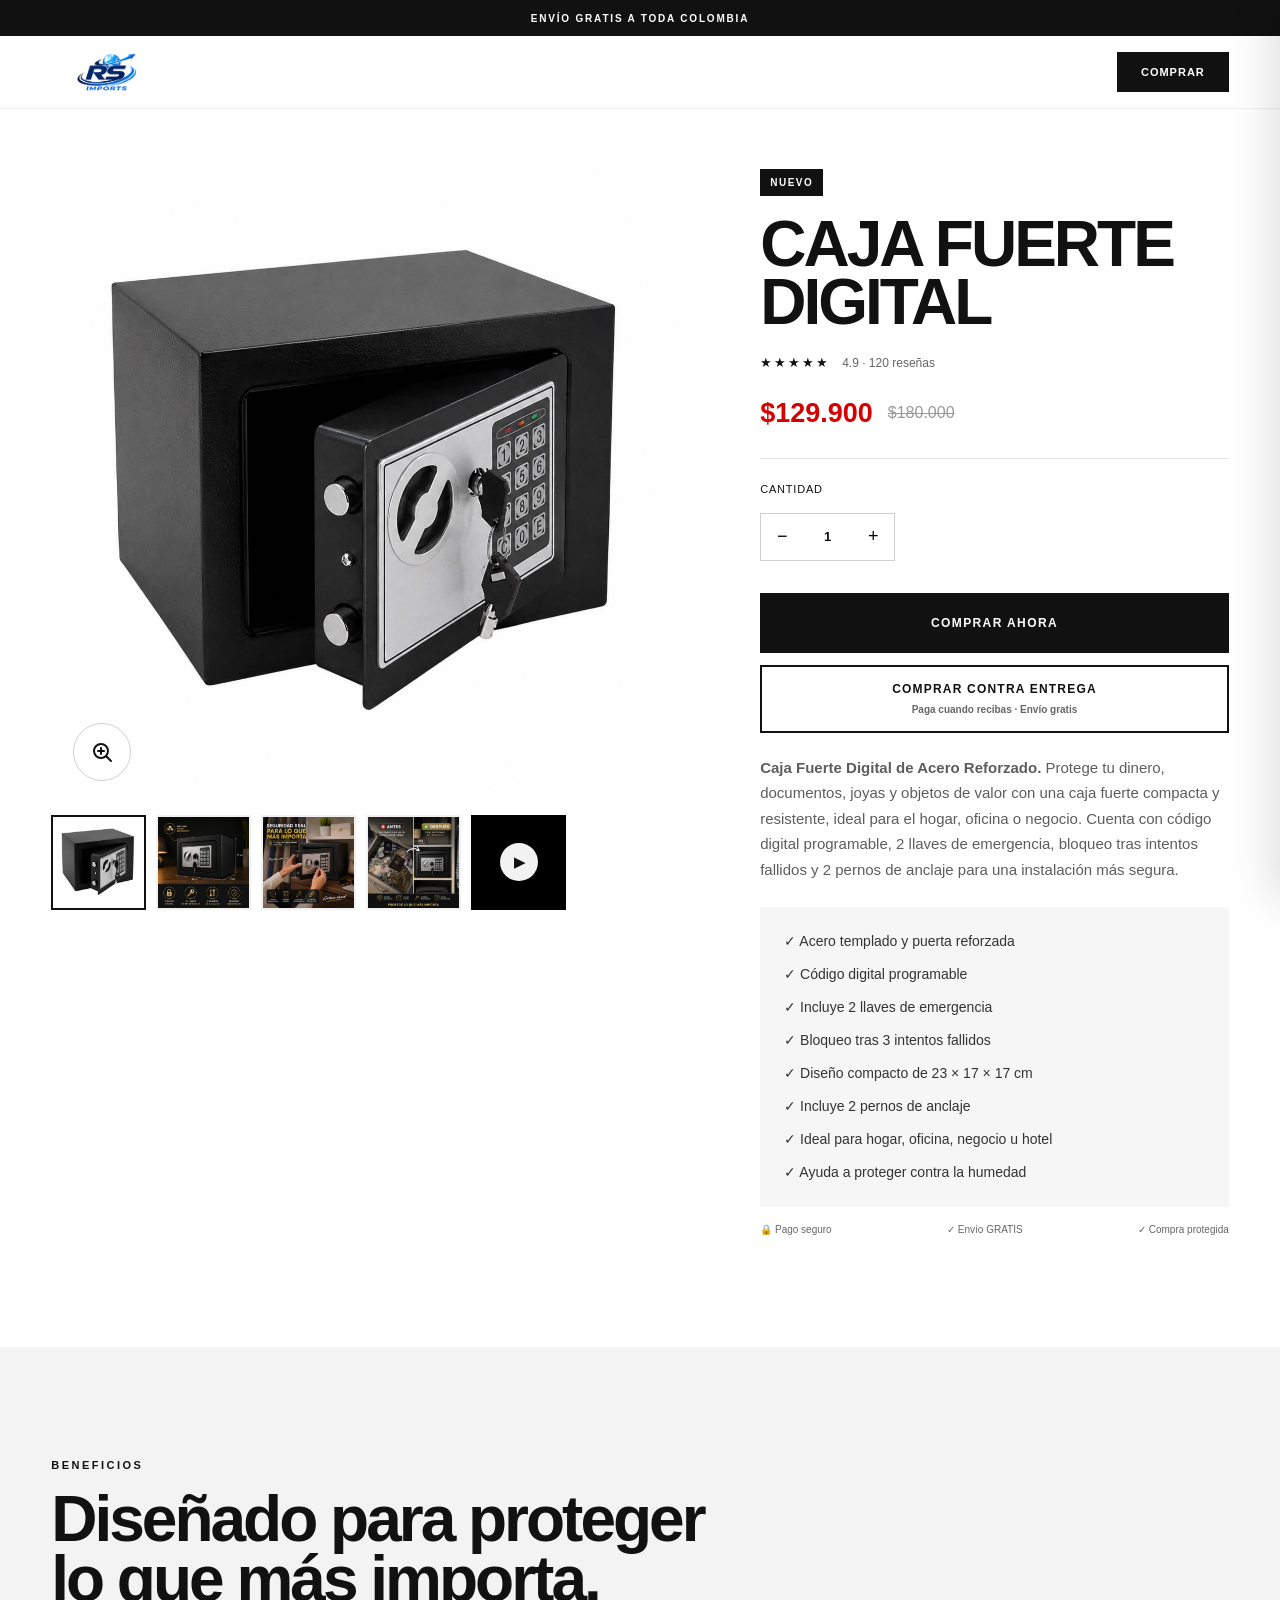
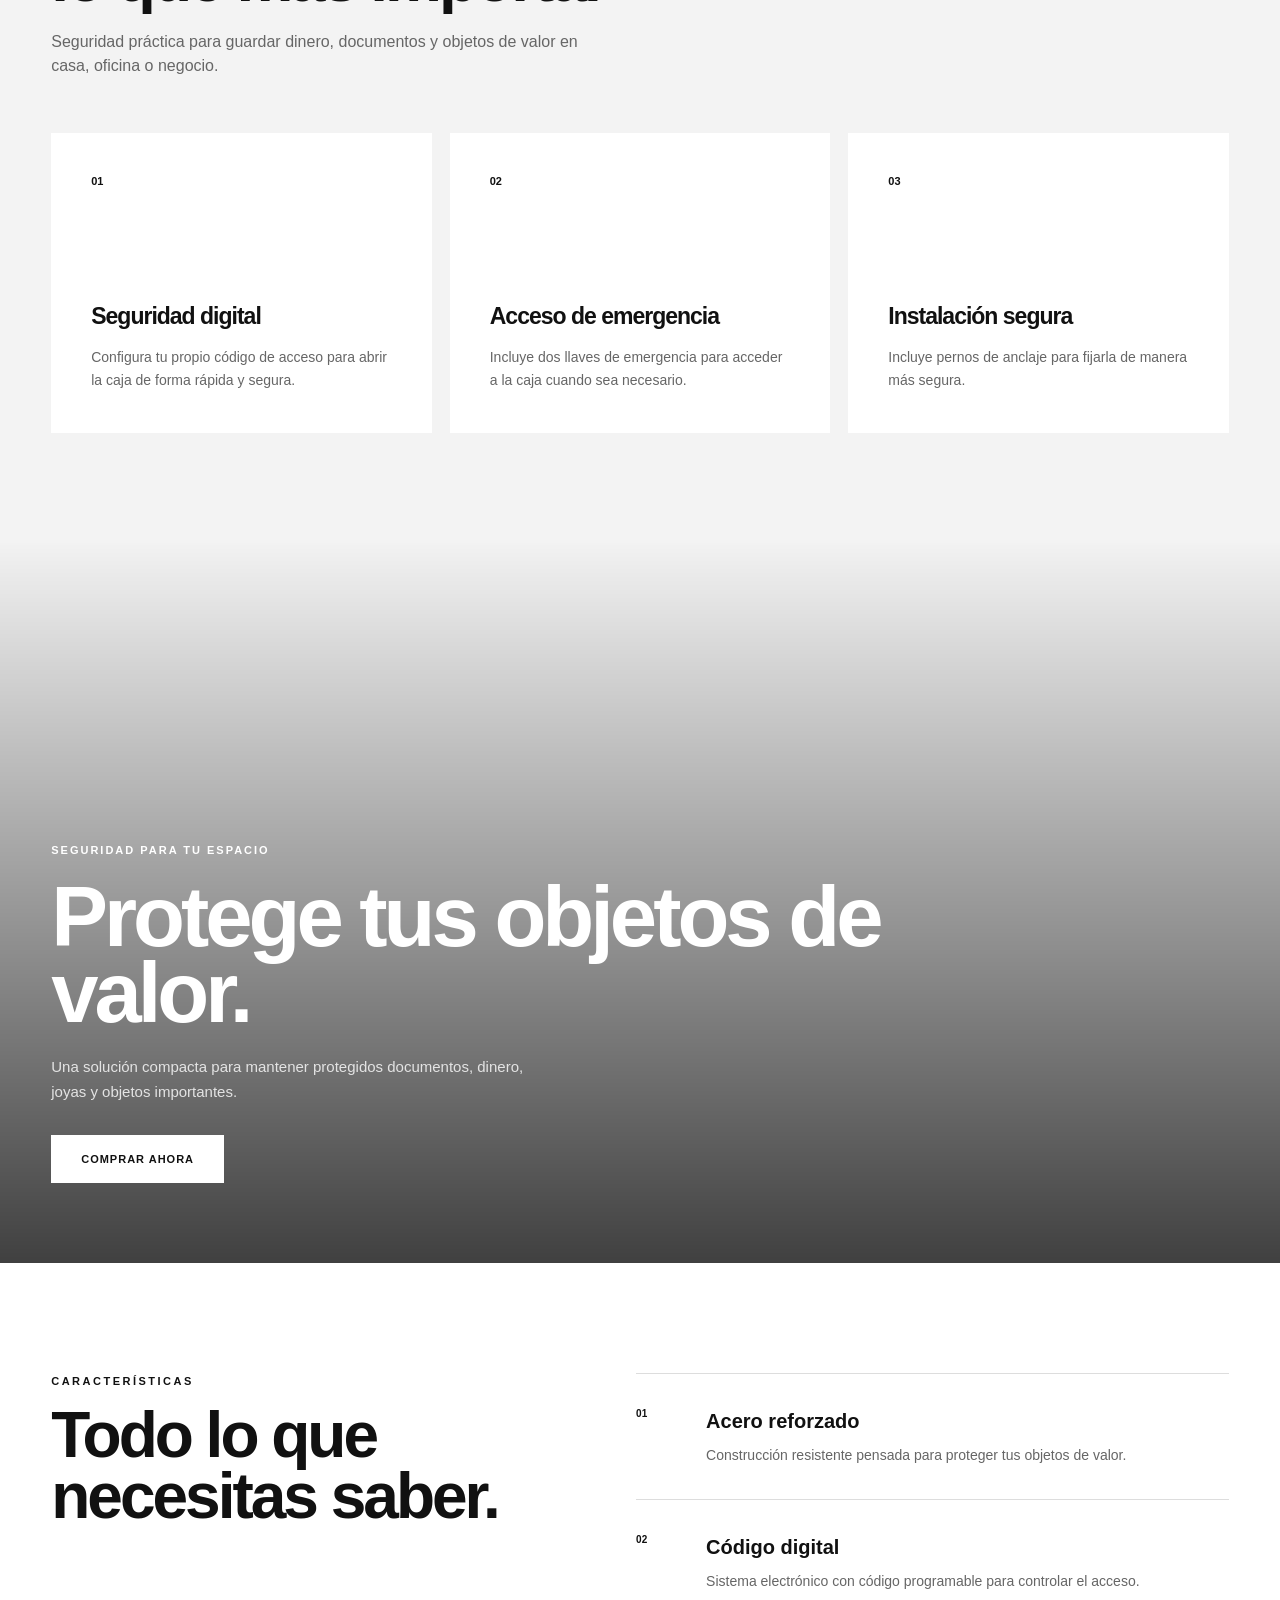
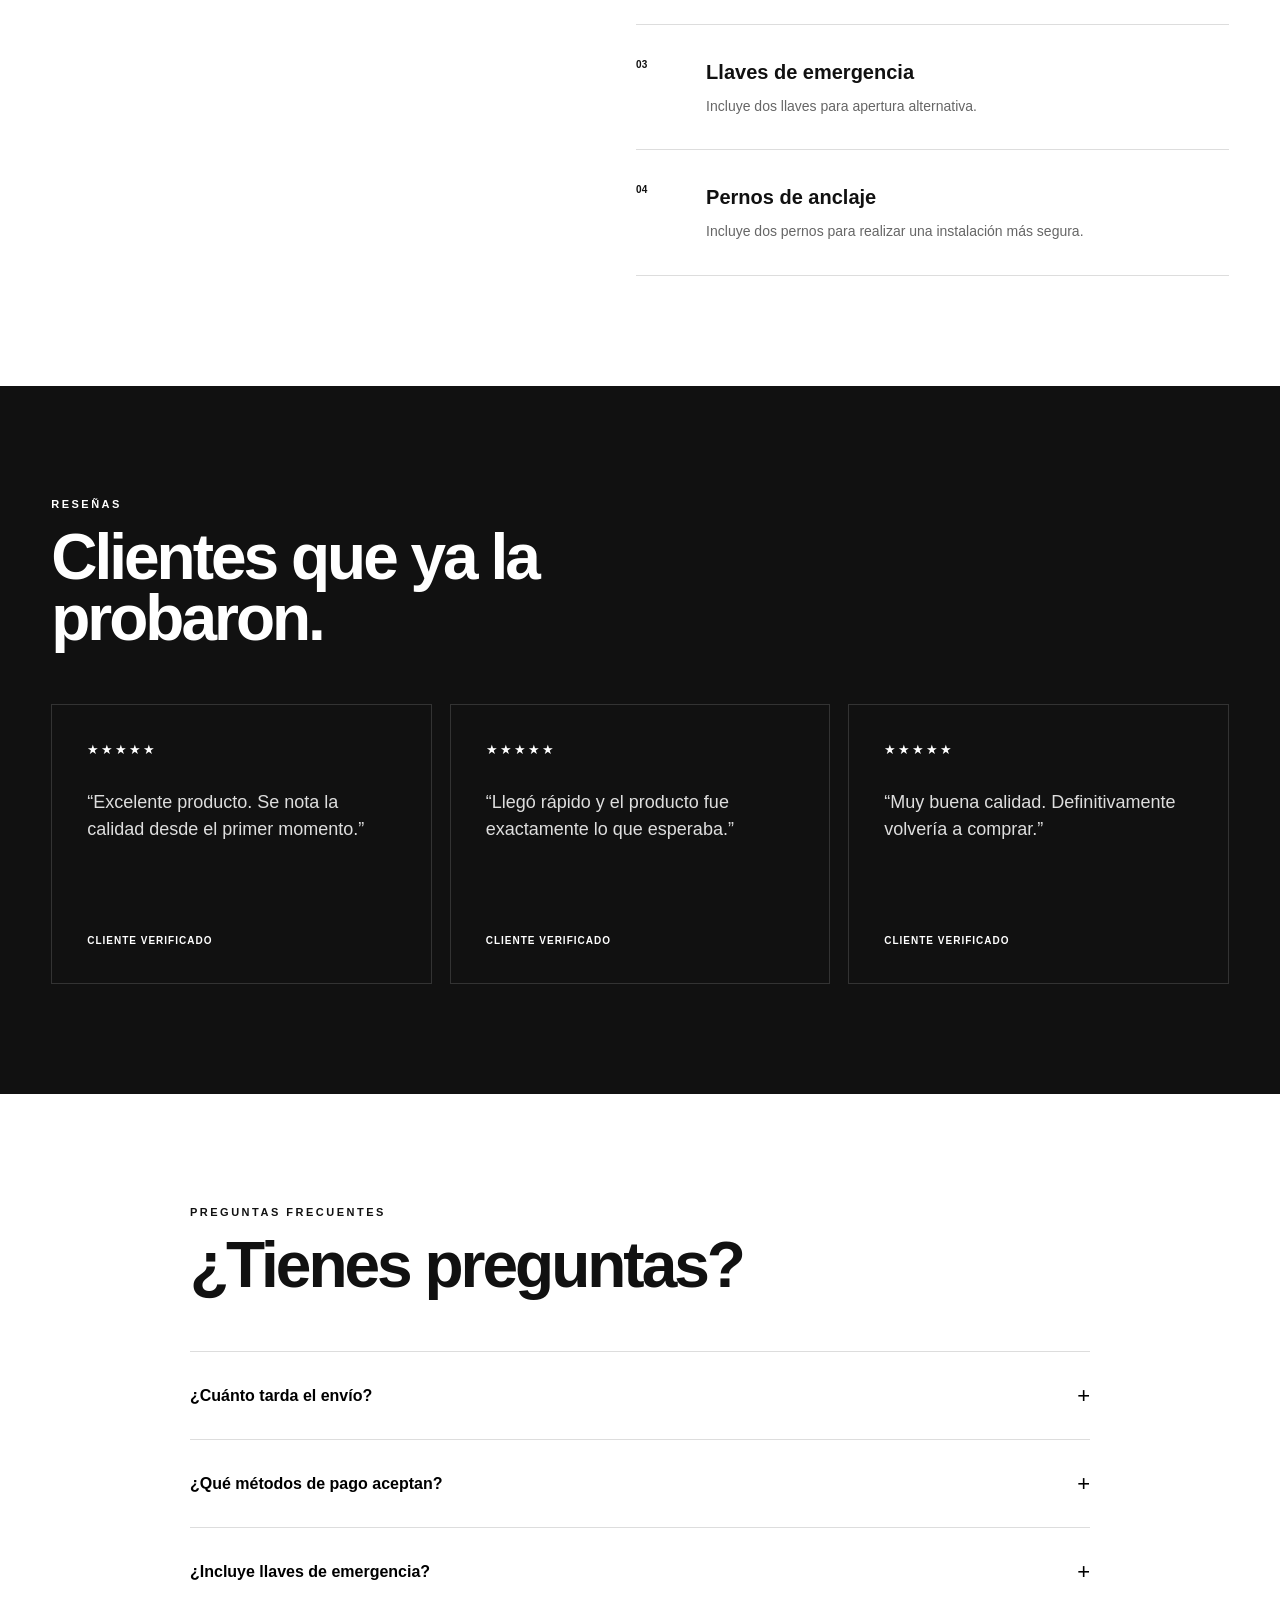
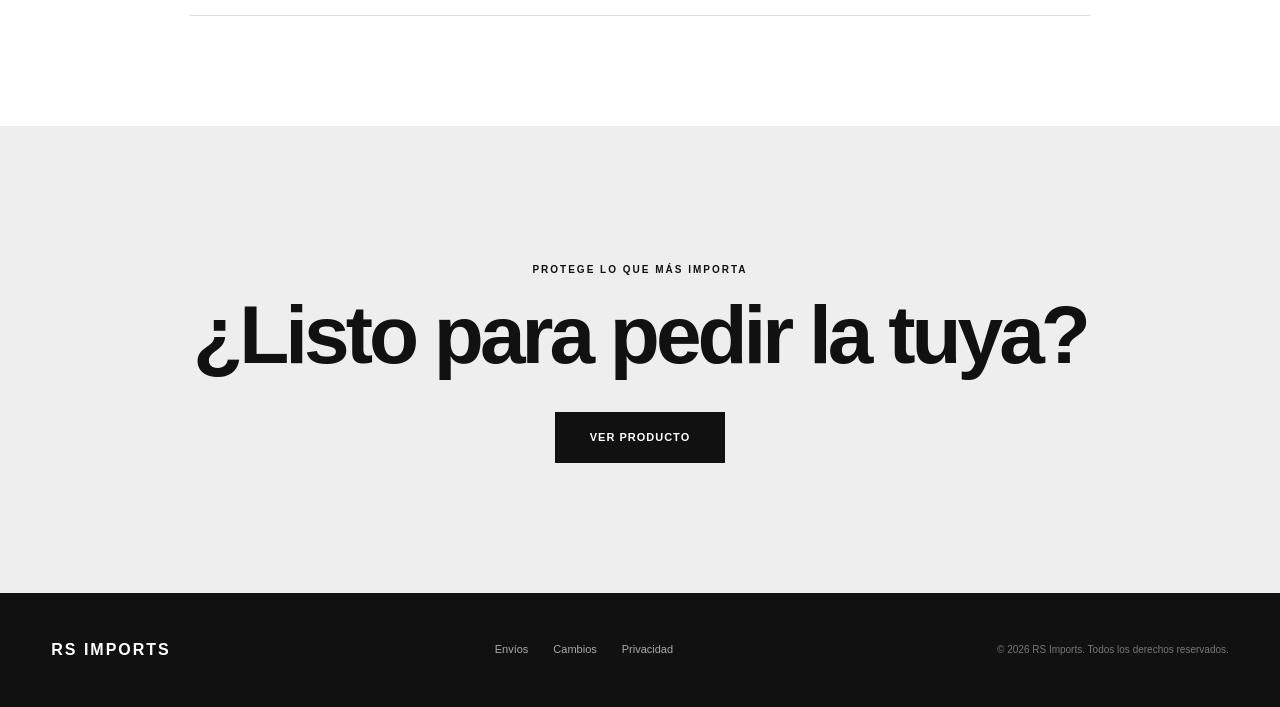
==== index.html @ 7123eb04 "Add files via upload" ====
<!DOCTYPE html>
<html lang="es">

<head>

  <meta charset="UTF-8">

  <meta
    name="viewport"
    content="width=device-width, initial-scale=1.0"
  >

  <title>Caja Fuerte Digital | RS Imports</title>

  <meta
    name="description"
    content="Caja fuerte digital de acero reforzado para hogar, oficina o negocio."
  >

  <link
    rel="stylesheet"
    href="./css/styles.css"
  >

</head>


<body>


  <!-- =========================================
       BARRA SUPERIOR
  ========================================== -->

  <div class="announcement-bar">
    ENVÍO GRATIS A TODA COLOMBIA
  </div>



  <!-- =========================================
       HEADER
  ========================================== -->

  <header class="header">

    <div class="container header-content">

      <a href="#" class="logo">

        <img
          src="./assets/logo-rs-imports.png.png"
          alt="RS Imports"
          class="logo-image"
        >

      </a>


      <a
        href="#producto"
        class="header-button"
      >
        COMPRAR
      </a>

    </div>

  </header>



  <main>


    <!-- =========================================
         PRODUCTO
    ========================================== -->

    <section
      class="product-section"
      id="producto"
    >

      <div class="container product-grid">


        <!-- =====================================
             GALERÍA
        ====================================== -->

        <div class="product-gallery">


          <!-- IMAGEN / VIDEO PRINCIPAL -->

          <div class="main-media-wrapper">


            <img
              id="main-product-image"
              src="./assets/imagen caja fuerte 01. jpg.jpeg"
              alt="Caja Fuerte Digital RS Imports"
              class="main-product-image"
            >


            <video
              id="main-product-video"
              class="main-product-video"
              controls
              playsinline
              preload="metadata"
            >

              <source
                src="./assets/video caja fuerte 01 . mp4.mp4"
                type="video/mp4"
              >

            </video>


            <!-- LUPA -->

            <button
              id="zoom-button"
              class="zoom-button"
              type="button"
              aria-label="Ampliar imagen"
            >

              <svg
                viewBox="0 0 24 24"
                aria-hidden="true"
              >

                <circle
                  cx="11"
                  cy="11"
                  r="7"
                ></circle>

                <line
                  x1="16.5"
                  y1="16.5"
                  x2="21"
                  y2="21"
                ></line>

                <line
                  x1="11"
                  y1="8"
                  x2="11"
                  y2="14"
                ></line>

                <line
                  x1="8"
                  y1="11"
                  x2="14"
                  y2="11"
                ></line>

              </svg>

            </button>


          </div>



          <!-- MINIATURAS -->

          <div class="product-thumbnails">


            <!-- FOTO 1 -->

            <button
              class="thumbnail active"
              data-type="image"
              data-media="./assets/imagen caja fuerte 01. jpg.jpeg"
              type="button"
            >

              <img
                src="./assets/imagen caja fuerte 01. jpg.jpeg"
                alt="Caja fuerte vista 1"
              >

            </button>



            <!-- FOTO 2 -->

            <button
              class="thumbnail"
              data-type="image"
              data-media="./assets/imagen caja fuerte 03 . jpg.jpeg"
              type="button"
            >

              <img
                src="./assets/imagen caja fuerte 03 . jpg.jpeg"
                alt="Caja fuerte vista 2"
              >

            </button>



            <!-- FOTO 3 -->

            <button
              class="thumbnail"
              data-type="image"
              data-media="./assets/imagen caja fuerte 06 . jpg.jpeg"
              type="button"
            >

              <img
                src="./assets/imagen caja fuerte 06 . jpg.jpeg"
                alt="Caja fuerte vista 3"
              >

            </button>



            <!-- FOTO 4 -->

            <button
              class="thumbnail"
              data-type="image"
              data-media="./assets/imagen caja fuerte 05 . jpg.jpeg"
              type="button"
            >

              <img
                src="./assets/imagen caja fuerte 05 . jpg.jpeg"
                alt="Caja fuerte vista 4"
              >

            </button>



            <!-- VIDEO -->

            <button
              class="thumbnail video-thumbnail"
              data-type="video"
              data-media="./assets/video caja fuerte 01 . mp4.mp4"
              type="button"
              aria-label="Ver video"
            >

              <video
                class="video-thumbnail-preview"
                muted
                playsinline
                preload="metadata"
              >

                <source
                  src="./assets/video caja fuerte 01 . mp4.mp4"
                  type="video/mp4"
                >

              </video>


              <div class="video-thumbnail-overlay">

                <span class="video-play-icon">
                  ▶
                </span>

              </div>

            </button>


          </div>

        </div>



        <!-- =====================================
             INFORMACIÓN PRODUCTO
        ====================================== -->

        <div class="product-info">


          <span class="product-tag">
            NUEVO
          </span>


          <h1>
            CAJA FUERTE DIGITAL
          </h1>


          <!-- REVIEWS -->

          <div class="rating">

            <span>
              ★★★★★
            </span>

            <small>
              4.9 · 120 reseñas
            </small>

          </div>


          <!-- PRECIO -->

          <div class="product-price">

            <span class="current-price">
              $129.900
            </span>

            <span class="old-price">
              $180.000
            </span>

          </div>


          <!-- CANTIDAD -->

          <div class="product-option quantity-product-option">

            <div class="option-title">
              CANTIDAD
            </div>


            <div class="quantity-selector">

              <button
                id="decrease-quantity"
                type="button"
              >
                −
              </button>

              <span id="quantity">
                1
              </span>

              <button
                id="increase-quantity"
                type="button"
              >
                +
              </button>

            </div>

          </div>


          <!-- COMPRAR -->

          <button
  class="buy-button"
  id="buy-button"
  type="button"
>
  COMPRAR AHORA
</button>


<button
  class="cod-buy-button"
  id="cod-buy-button"
  type="button"
>

  <strong>
    COMPRAR CONTRA ENTREGA
  </strong>

  <span>
    Paga cuando recibas · Envío gratis
  </span>

</button>

          <!-- DESCRIPCIÓN -->

          <p class="product-description">

            <strong>
              Caja Fuerte Digital de Acero Reforzado.
            </strong>

            Protege tu dinero, documentos, joyas y objetos
            de valor con una caja fuerte compacta y resistente,
            ideal para el hogar, oficina o negocio.

            Cuenta con código digital programable,
            2 llaves de emergencia, bloqueo tras intentos
            fallidos y 2 pernos de anclaje para una
            instalación más segura.

          </p>


          <!-- BENEFICIOS RÁPIDOS -->

          <div class="quick-benefits">

            <div>
              ✓ Acero templado y puerta reforzada
            </div>

            <div>
              ✓ Código digital programable
            </div>

            <div>
              ✓ Incluye 2 llaves de emergencia
            </div>

            <div>
              ✓ Bloqueo tras 3 intentos fallidos
            </div>

            <div>
              ✓ Diseño compacto de 23 × 17 × 17 cm
            </div>

            <div>
              ✓ Incluye 2 pernos de anclaje
            </div>

            <div>
              ✓ Ideal para hogar, oficina, negocio u hotel
            </div>

            <div>
              ✓ Ayuda a proteger contra la humedad
            </div>

          </div>


          <div class="payment-info">

            <div>
              🔒 Pago seguro
            </div>

            <div>
              ✓ Envío GRATIS
            </div>

            <div>
              ✓ Compra protegida
            </div>

          </div>


        </div>

      </div>

    </section>



    <!-- =========================================
         BENEFICIOS
    ========================================== -->

    <section class="section benefits-section">

      <div class="container">

        <div class="section-heading">

          <span>
            BENEFICIOS
          </span>

          <h2>
            Diseñado para proteger lo que más importa.
          </h2>

          <p>
            Seguridad práctica para guardar dinero,
            documentos y objetos de valor en casa,
            oficina o negocio.
          </p>

        </div>


        <div class="benefits-grid">


          <article class="benefit-card">

            <div class="benefit-number">
              01
            </div>

            <h3>
              Seguridad digital
            </h3>

            <p>
              Configura tu propio código de acceso para
              abrir la caja de forma rápida y segura.
            </p>

          </article>


          <article class="benefit-card">

            <div class="benefit-number">
              02
            </div>

            <h3>
              Acceso de emergencia
            </h3>

            <p>
              Incluye dos llaves de emergencia para acceder
              a la caja cuando sea necesario.
            </p>

          </article>


          <article class="benefit-card">

            <div class="benefit-number">
              03
            </div>

            <h3>
              Instalación segura
            </h3>

            <p>
              Incluye pernos de anclaje para fijarla
              de manera más segura.
            </p>

          </article>


        </div>

      </div>

    </section>



    <!-- =========================================
         BANNER
    ========================================== -->

    <section class="banner-section">

      <div class="banner-overlay"></div>

      <div class="container banner-content">

        <span>
          SEGURIDAD PARA TU ESPACIO
        </span>

        <h2>
          Protege tus objetos de valor.
        </h2>

        <p>
          Una solución compacta para mantener protegidos
          documentos, dinero, joyas y objetos importantes.
        </p>

        <a href="#producto">
          COMPRAR AHORA
        </a>

      </div>

    </section>



    <!-- =========================================
         CARACTERÍSTICAS
    ========================================== -->

    <section class="section features-section">

      <div class="container features-grid">

        <div class="features-title">

          <span>
            CARACTERÍSTICAS
          </span>

          <h2>
            Todo lo que necesitas saber.
          </h2>

        </div>


        <div class="features-list">


          <div class="feature">

            <span>01</span>

            <div>

              <h3>
                Acero reforzado
              </h3>

              <p>
                Construcción resistente pensada para
                proteger tus objetos de valor.
              </p>

            </div>

          </div>


          <div class="feature">

            <span>02</span>

            <div>

              <h3>
                Código digital
              </h3>

              <p>
                Sistema electrónico con código programable
                para controlar el acceso.
              </p>

            </div>

          </div>


          <div class="feature">

            <span>03</span>

            <div>

              <h3>
                Llaves de emergencia
              </h3>

              <p>
                Incluye dos llaves para apertura alternativa.
              </p>

            </div>

          </div>


          <div class="feature">

            <span>04</span>

            <div>

              <h3>
                Pernos de anclaje
              </h3>

              <p>
                Incluye dos pernos para realizar
                una instalación más segura.
              </p>

            </div>

          </div>


        </div>

      </div>

    </section>



    <!-- =========================================
         RESEÑAS
    ========================================== -->

    <section class="section reviews-section">

      <div class="container">

        <div class="section-heading review-heading">

          <span>
            RESEÑAS
          </span>

          <h2>
            Clientes que ya la probaron.
          </h2>

        </div>


        <div class="reviews-grid">


          <article class="review-card">

            <div class="stars">
              ★★★★★
            </div>

            <p>
              “Excelente producto. Se nota la calidad
              desde el primer momento.”
            </p>

            <strong>
              CLIENTE VERIFICADO
            </strong>

          </article>


          <article class="review-card">

            <div class="stars">
              ★★★★★
            </div>

            <p>
              “Llegó rápido y el producto fue exactamente
              lo que esperaba.”
            </p>

            <strong>
              CLIENTE VERIFICADO
            </strong>

          </article>


          <article class="review-card">

            <div class="stars">
              ★★★★★
            </div>

            <p>
              “Muy buena calidad. Definitivamente
              volvería a comprar.”
            </p>

            <strong>
              CLIENTE VERIFICADO
            </strong>

          </article>


        </div>

      </div>

    </section>



    <!-- =========================================
         FAQ
    ========================================== -->

    <section class="section faq-section">

      <div class="container faq-container">

        <div class="section-heading">

          <span>
            PREGUNTAS FRECUENTES
          </span>

          <h2>
            ¿Tienes preguntas?
          </h2>

        </div>


        <div class="faq-list">


          <div class="faq-item">

            <button class="faq-question">

              <span class="faq-title">
                ¿Cuánto tarda el envío?
              </span>

              <span class="faq-icon">
                +
              </span>

            </button>

            <div class="faq-answer">

              <p>
                Los tiempos de entrega dependerán
                de la ciudad.
              </p>

            </div>

          </div>


          <div class="faq-item">

            <button class="faq-question">

              <span class="faq-title">
                ¿Qué métodos de pago aceptan?
              </span>

              <span class="faq-icon">
                +
              </span>

            </button>

            <div class="faq-answer">

              <p>
                Próximamente conectaremos esta página
                con Mercado Pago.
              </p>

            </div>

          </div>


          <div class="faq-item">

            <button class="faq-question">

              <span class="faq-title">
                ¿Incluye llaves de emergencia?
              </span>

              <span class="faq-icon">
                +
              </span>

            </button>

            <div class="faq-answer">

              <p>
                Sí. La caja fuerte incluye
                2 llaves de emergencia.
              </p>

            </div>

          </div>


        </div>

      </div>

    </section>



    <!-- CTA FINAL -->

    <section class="final-cta">

      <div class="container">

        <span>
          PROTEGE LO QUE MÁS IMPORTA
        </span>

        <h2>
          ¿Listo para pedir la tuya?
        </h2>

        <a href="#producto">
          VER PRODUCTO
        </a>

      </div>

    </section>


  </main>



  <!-- FOOTER -->

  <footer class="footer">

    <div class="container footer-content">

      <strong>
        RS IMPORTS
      </strong>

      <div class="footer-links">

        <a href="#">
          Envíos
        </a>

        <a href="#">
          Cambios
        </a>

        <a href="#">
          Privacidad
        </a>

      </div>

      <p>
        © 2026 RS Imports. Todos los derechos reservados.
      </p>

    </div>

  </footer>



  <!-- =========================================
       BUY BAR MOBILE
  ========================================== -->

  <div class="mobile-buy-bar">

    <div class="mobile-price">

      <small>
        PRECIO
      </small>

      <strong>
        $129.900
      </strong>

    </div>

    <button id="mobile-buy-button">
      COMPRAR AHORA
    </button>

  </div>



  <!-- =========================================
       ZOOM
  ========================================== -->

  <div
    id="zoom-modal"
    class="zoom-modal"
    aria-hidden="true"
  >

    <button
      id="zoom-close"
      class="zoom-close"
      type="button"
    >
      ×
    </button>


    <div class="zoom-image-container">

      <img
        id="zoom-image"
        src=""
        alt="Caja fuerte ampliada"
        class="zoom-image"
      >

    </div>


    <div class="zoom-help">
      Clic sobre la imagen para ampliar
    </div>

  </div>



  <!-- =========================================
       FONDO CART DRAWER
  ========================================== -->

  <div
    id="cart-overlay"
    class="cart-overlay"
  ></div>



  <!-- =========================================
       CART DRAWER
  ========================================== -->

  <aside
    id="cart-drawer"
    class="cart-drawer"
    aria-hidden="true"
  >


    <!-- HEADER CARRITO -->

    <div class="cart-header">

      <div>

        <span class="cart-label">
          TU COMPRA
        </span>

        <h2>
          Carrito
        </h2>

      </div>


      <button
        id="cart-close"
        class="cart-close"
        type="button"
        aria-label="Cerrar carrito"
      >
        ×
      </button>

    </div>



    <!-- ENVÍO GRATIS -->

    <div class="cart-shipping-message">

      ✓ ENVÍO GRATIS A TODA COLOMBIA

    </div>



    <!-- PRODUCTO CARRITO -->

    <div class="cart-product">


      <div class="cart-product-image">

        <img
          src="./assets/imagen caja fuerte 01. jpg.jpeg"
          alt="Caja Fuerte Digital"
        >

      </div>



      <div class="cart-product-info">


        <h3>
          Caja Fuerte Digital
        </h3>


        <span class="cart-unit-price">
          $129.900
        </span>


        <div class="cart-quantity">

          <button
            id="cart-decrease"
            type="button"
          >
            −
          </button>

          <span id="cart-quantity">
            1
          </span>

          <button
            id="cart-increase"
            type="button"
          >
            +
          </button>

        </div>


      </div>


    </div>



    <!-- RESUMEN -->

    <div class="cart-summary">


      <div class="cart-summary-row">

        <span>
          Subtotal
        </span>

        <strong id="cart-subtotal">
          $129.900
        </strong>

      </div>


      <div class="cart-summary-row">

        <span>
          Envío
        </span>

        <strong class="free-shipping">
          GRATIS
        </strong>

      </div>


      <div class="cart-total">

        <span>
          TOTAL
        </span>

        <strong id="cart-total">
          $129.900
        </strong>

      </div>


    </div>



    <!-- CHECKOUT -->

    <div class="cart-checkout">


      <button
        id="checkout-button"
        class="checkout-button"
        type="button"
      >

        FINALIZAR COMPRA

      </button>


      <p class="cart-secure">

        🔒 Pago seguro y protegido

      </p>


    </div>


  </aside>


<!-- =========================================
     CHECKOUT OVERLAY
========================================= -->

<div
  id="checkout-overlay"
  class="checkout-overlay"
></div>


<!-- =========================================
     CHECKOUT
========================================= -->

<section
  id="checkout-panel"
  class="checkout-panel"
  aria-hidden="true"
>

  <div class="checkout-container">


    <!-- HEADER -->

    <div class="checkout-header">

      <div>

        <span class="checkout-label">
          FINALIZA TU PEDIDO
        </span>

        <h2>
          Datos de entrega
        </h2>

      </div>


      <button
        id="checkout-close"
        class="checkout-close"
        type="button"
        aria-label="Cerrar checkout"
      >
        ×
      </button>

    </div>



    <div class="checkout-grid">


      <!-- =====================================
           FORMULARIO
      ====================================== -->

      <div class="checkout-form-wrapper">


        <form id="checkout-form">


          <!-- CONTACTO -->

          <div class="checkout-section">

            <h3>
              Información de contacto
            </h3>


            <div class="checkout-fields">


              <div class="checkout-field full">

                <label for="customer-name">
                  Nombre completo *
                </label>

                <input
                  id="customer-name"
                  name="name"
                  type="text"
                  placeholder="Ej: Juan Pérez"
                  autocomplete="name"
                  required
                >

              </div>



              <div class="checkout-field">

                <label for="customer-phone">
                  Celular *
                </label>

                <input
                  id="customer-phone"
                  name="phone"
                  type="tel"
                  placeholder="300 000 0000"
                  autocomplete="tel"
                  inputmode="tel"
                  required
                >

              </div>



              <div class="checkout-field">

                <label for="customer-email">
                  Correo electrónico
                </label>

                <input
                  id="customer-email"
                  name="email"
                  type="email"
                  placeholder="correo@ejemplo.com"
                  autocomplete="email"
                >

              </div>


            </div>

          </div>



          <!-- ENTREGA -->

          <div class="checkout-section">

            <h3>
              Dirección de entrega
            </h3>


            <div class="checkout-fields">


              <div class="checkout-field">

                <label for="customer-department">
                  Departamento *
                </label>

                <input
                  id="customer-department"
                  name="department"
                  type="text"
                  placeholder="Ej: Antioquia"
                  required
                >

              </div>



              <div class="checkout-field">

                <label for="customer-city">
                  Ciudad *
                </label>

                <input
                  id="customer-city"
                  name="city"
                  type="text"
                  placeholder="Ej: Medellín"
                  required
                >

              </div>



              <div class="checkout-field full">

                <label for="customer-address">
                  Dirección completa *
                </label>

                <input
                  id="customer-address"
                  name="address"
                  type="text"
                  placeholder="Ej: Calle 10 # 20-30, Apto 302"
                  autocomplete="street-address"
                  required
                >

              </div>



              <div class="checkout-field">

                <label for="customer-neighborhood">
                  Barrio
                </label>

                <input
                  id="customer-neighborhood"
                  name="neighborhood"
                  type="text"
                  placeholder="Ej: Laureles"
                >

              </div>



              <div class="checkout-field">

                <label for="customer-reference">
                  Referencia
                </label>

                <input
                  id="customer-reference"
                  name="reference"
                  type="text"
                  placeholder="Ej: Edificio gris"
                >

              </div>



              <div class="checkout-field full">

                <label for="customer-notes">
                  Indicaciones adicionales
                </label>

                <textarea
                  id="customer-notes"
                  name="notes"
                  placeholder="Información adicional para realizar la entrega"
                ></textarea>

              </div>


            </div>

          </div>



          <!-- MÉTODO DE PAGO -->

          <div class="checkout-section">

            <h3>
              Método de pago
            </h3>


            <label class="payment-method selected">

              <input
                type="radio"
                name="payment"
                value="contra-entrega"
                checked
              >


              <div class="payment-method-content">

                <div class="payment-method-top">

                  <strong>
                    Pago contra entrega
                  </strong>

                  <span>
                    SELECCIONADO
                  </span>

                </div>


                <p>
                  Paga $129.900 cuando recibas tu pedido.
                </p>


                <small>
                  No necesitas realizar ningún pago anticipado.
                </small>

              </div>

            </label>

          </div>



          <!-- CONFIRMACIÓN -->

          <label class="order-confirmation">

            <input
              id="order-confirmation"
              type="checkbox"
              required
            >

            <span>
              Confirmo que los datos ingresados son correctos
              y que recibiré el pedido en la dirección indicada.
            </span>

          </label>



          <!-- BOTÓN -->

          <button
            class="confirm-order-button"
            type="submit"
          >

            CONFIRMAR PEDIDO

          </button>


          <p class="checkout-security">

            Tus datos serán utilizados únicamente para
            gestionar y entregar tu pedido.

          </p>


        </form>

      </div>



      <!-- =====================================
           RESUMEN
      ====================================== -->

      <aside class="checkout-summary">


        <span class="checkout-summary-label">
          RESUMEN DEL PEDIDO
        </span>


        <div class="checkout-product">


          <div class="checkout-product-image">

            <img
              src="./assets/imagen caja fuerte 01. jpg.jpeg"
              alt="Caja Fuerte Digital"
            >


            <span
              id="checkout-product-quantity"
              class="checkout-product-quantity"
            >
              1
            </span>

          </div>


          <div class="checkout-product-info">

            <strong>
              Caja Fuerte Digital
            </strong>

            <span>
              Acero reforzado
            </span>

            <b id="checkout-product-price">
              $129.900
            </b>

          </div>


        </div>



        <div class="checkout-totals">


          <div>

            <span>
              Subtotal
            </span>

            <strong id="checkout-subtotal">
              $129.900
            </strong>

          </div>


          <div>

            <span>
              Envío
            </span>

            <strong class="checkout-free">
              GRATIS
            </strong>

          </div>


        </div>



        <div class="checkout-total">

          <span>
            TOTAL
          </span>

          <strong id="checkout-total">
            $129.900
          </strong>

        </div>



        <div class="checkout-cod-message">

          <strong>
            PAGO CONTRA ENTREGA
          </strong>

          <p>
            Pagarás el total de tu pedido cuando
            lo recibas.
          </p>

        </div>


      </aside>


    </div>


  </div>

</section>



<!-- =========================================
     PEDIDO CONFIRMADO
========================================= -->

<div
  id="order-success"
  class="order-success"
>


  <div class="order-success-box">


    <div class="success-check">
      ✓
    </div>


    <span>
      PEDIDO RECIBIDO
    </span>


    <h2>
      ¡Tu pedido ha sido confirmado!
    </h2>


    <p>
      Hemos recibido correctamente tus datos.
      Tu pedido será procesado para entrega.
    </p>


    <div class="success-summary">

      <div>

        <span>
          Producto
        </span>

        <strong>
          Caja Fuerte Digital
        </strong>

      </div>


      <div>

        <span>
          Forma de pago
        </span>

        <strong>
          Contra entrega
        </strong>

      </div>


      <div>

        <span>
          Envío
        </span>

        <strong>
          GRATIS
        </strong>

      </div>


      <div>

        <span>
          Total a pagar al recibir
        </span>

        <strong
          id="success-total"
          class="success-total"
        >
          $129.900
        </strong>

      </div>

    </div>


    <button
      id="success-close"
      type="button"
    >
      VOLVER A LA TIENDA
    </button>


  </div>


</div>
<!-- =========================================
     CHECKOUT ONLINE OVERLAY
========================================= -->

<div
  id="online-checkout-overlay"
  class="checkout-overlay"
></div>


<!-- =========================================
     CHECKOUT ONLINE
========================================= -->

<section
  id="online-checkout-panel"
  class="checkout-panel"
  aria-hidden="true"
>

  <div class="checkout-container">


    <!-- HEADER -->

    <div class="checkout-header">

      <div>

        <span class="checkout-label">
          FINALIZA TU COMPRA
        </span>

        <h2>
          Datos de entrega
        </h2>

      </div>


      <button
        id="online-checkout-close"
        class="checkout-close"
        type="button"
        aria-label="Cerrar checkout"
      >
        ×
      </button>

    </div>



    <div class="checkout-grid">


      <!-- =====================================
           FORMULARIO ONLINE
      ====================================== -->

      <div class="checkout-form-wrapper">


        <form id="online-checkout-form">


          <!-- CONTACTO -->

          <div class="checkout-section">

            <h3>
              Información de contacto
            </h3>


            <div class="checkout-fields">


              <div class="checkout-field full">

                <label for="online-customer-name">
                  Nombre completo *
                </label>

                <input
                  id="online-customer-name"
                  name="name"
                  type="text"
                  placeholder="Ej: Juan Pérez"
                  autocomplete="name"
                  required
                >

              </div>


              <div class="checkout-field">

                <label for="online-customer-phone">
                  Celular *
                </label>

                <input
                  id="online-customer-phone"
                  name="phone"
                  type="tel"
                  placeholder="300 000 0000"
                  autocomplete="tel"
                  inputmode="tel"
                  required
                >

              </div>


              <div class="checkout-field">

                <label for="online-customer-email">
                  Correo electrónico *
                </label>

                <input
                  id="online-customer-email"
                  name="email"
                  type="email"
                  placeholder="correo@ejemplo.com"
                  autocomplete="email"
                  required
                >

              </div>


            </div>

          </div>



          <!-- DIRECCIÓN -->

          <div class="checkout-section">

            <h3>
              Dirección de entrega
            </h3>


            <div class="checkout-fields">


              <div class="checkout-field">

                <label for="online-customer-department">
                  Departamento *
                </label>

                <input
                  id="online-customer-department"
                  name="department"
                  type="text"
                  placeholder="Ej: Antioquia"
                  required
                >

              </div>


              <div class="checkout-field">

                <label for="online-customer-city">
                  Ciudad *
                </label>

                <input
                  id="online-customer-city"
                  name="city"
                  type="text"
                  placeholder="Ej: Medellín"
                  required
                >

              </div>


              <div class="checkout-field full">

                <label for="online-customer-address">
                  Dirección completa *
                </label>

                <input
                  id="online-customer-address"
                  name="address"
                  type="text"
                  placeholder="Ej: Calle 10 # 20-30, Apto 302"
                  autocomplete="street-address"
                  required
                >

              </div>


              <div class="checkout-field">

                <label for="online-customer-neighborhood">
                  Barrio
                </label>

                <input
                  id="online-customer-neighborhood"
                  name="neighborhood"
                  type="text"
                  placeholder="Ej: Laureles"
                >

              </div>


              <div class="checkout-field">

                <label for="online-customer-reference">
                  Referencia
                </label>

                <input
                  id="online-customer-reference"
                  name="reference"
                  type="text"
                  placeholder="Ej: Edificio gris"
                >

              </div>


              <div class="checkout-field full">

                <label for="online-customer-notes">
                  Indicaciones adicionales
                </label>

                <textarea
                  id="online-customer-notes"
                  name="notes"
                  placeholder="Información adicional para realizar la entrega"
                ></textarea>

              </div>


            </div>

          </div>



          <!-- PAGO ONLINE -->

          <div class="checkout-section">

            <h3>
              Pago seguro
            </h3>


            <div class="online-payment-box">

              <div class="online-payment-icon">
                $
              </div>

              <div>

                <strong>
                  Pago online
                </strong>

                <p>
                  Serás dirigido a Mercado Pago para realizar
                  tu pago de forma segura.
                </p>

                <small>
                  Envío GRATIS a toda Colombia.
                </small>

              </div>

            </div>

          </div>



          <!-- CONFIRMACIÓN -->

          <label class="order-confirmation">

            <input
              id="online-order-confirmation"
              type="checkbox"
              required
            >

            <span>
              Confirmo que mis datos de entrega son correctos.
            </span>

          </label>



          <!-- PAGAR -->

          <button
            class="confirm-order-button online-pay-button"
            type="submit"
          >

            PAGAR CON MERCADO PAGO

          </button>


          <p class="checkout-security">

            El pago se procesará de forma segura
            mediante Mercado Pago.

          </p>


        </form>

      </div>



      <!-- =====================================
           RESUMEN ONLINE
      ====================================== -->

      <aside class="checkout-summary">


        <span class="checkout-summary-label">
          RESUMEN DEL PEDIDO
        </span>


        <div class="checkout-product">


          <div class="checkout-product-image">

            <img
              src="./assets/imagen caja fuerte 01. jpg.jpeg"
              alt="Caja Fuerte Digital"
            >


            <span
              id="online-checkout-product-quantity"
              class="checkout-product-quantity"
            >
              1
            </span>

          </div>


          <div class="checkout-product-info">

            <strong>
              Caja Fuerte Digital
            </strong>

            <span>
              Acero reforzado
            </span>

            <b id="online-checkout-product-price">
              $129.900
            </b>

          </div>


        </div>



        <div class="checkout-totals">


          <div>

            <span>
              Subtotal
            </span>

            <strong id="online-checkout-subtotal">
              $129.900
            </strong>

          </div>


          <div>

            <span>
              Envío
            </span>

            <strong class="checkout-free">
              GRATIS
            </strong>

          </div>


        </div>



        <div class="checkout-total">

          <span>
            TOTAL
          </span>

          <strong id="online-checkout-total">
            $129.900
          </strong>

        </div>


        <div class="online-secure-message">

          <strong>
            COMPRA SEGURA
          </strong>

          <p>
            Al continuar serás redirigido a Mercado Pago
            para completar el pago.
          </p>

        </div>


      </aside>


    </div>


  </div>

</section>
  <script src="./js/app.js"></script>


</body>

</html>
---- css/styles.css ----
/* ========================================
   RESET
======================================== */

* {
  margin: 0;
  padding: 0;
  box-sizing: border-box;
}

html {
  scroll-behavior: smooth;
}

body {
  font-family: Arial, Helvetica, sans-serif;
  background: #ffffff;
  color: #111111;
  line-height: 1.5;
}

body,
button,
a {
  -webkit-font-smoothing: antialiased;
}

button,
input,
select,
textarea {
  font: inherit;
}

button {
  cursor: pointer;
}

a {
  color: inherit;
  text-decoration: none;
}

img {
  display: block;
  width: 100%;
}


/* ========================================
   GENERAL
======================================== */

.container {
  width: min(1200px, 92%);
  margin: 0 auto;
}

.section {
  padding: 110px 0;
}

.section-heading {
  max-width: 700px;
  margin-bottom: 55px;
}

.section-heading > span,
.features-title > span {
  display: block;

  font-size: 11px;
  font-weight: 800;

  letter-spacing: 2.5px;

  margin-bottom: 15px;
}

.section-heading h2,
.features-title h2 {
  font-size: clamp(36px, 5vw, 64px);

  line-height: 0.95;

  letter-spacing: -3px;

  margin-bottom: 20px;
}

.section-heading p {
  color: #666;
  max-width: 550px;
}


/* ========================================
   ANNOUNCEMENT BAR
======================================== */

.announcement-bar {
  background: #111111;
  color: #ffffff;

  min-height: 36px;

  display: flex;
  justify-content: center;
  align-items: center;

  padding: 8px 20px;

  text-align: center;

  font-size: 10px;
  font-weight: 800;

  letter-spacing: 1.8px;
}


/* ========================================
   HEADER
======================================== */

.header {
  background: rgba(255, 255, 255, 0.96);

  border-bottom: 1px solid #eeeeee;

  position: sticky;

  top: 0;

  z-index: 1000;

  backdrop-filter: blur(10px);
}

.header-content {
  min-height: 72px;

  display: flex;

  align-items: center;

  justify-content: space-between;
}

.logo {
  display: flex;
  align-items: center;
}

.logo-image {
  display: block;

  width: auto;

  height: 38px;

  object-fit: contain;
}

.header-button {
  background: #111;
  color: #fff;

  padding: 12px 24px;

  font-size: 11px;
  font-weight: 800;

  letter-spacing: 1px;

  transition: 0.25s ease;
}

.header-button:hover {
  opacity: 0.8;
}


/* ========================================
   PRODUCT
======================================== */

.product-section {
  padding: 60px 0 110px;
}

.product-grid {
  display: grid;

  grid-template-columns:
    minmax(0, 1.15fr)
    minmax(360px, 0.85fr);

  gap: 75px;

  align-items: start;
}


/* ========================================
   PRODUCT GALLERY
======================================== */

.main-media-wrapper {
  position: relative;

  background: #f1f1f1;

  overflow: hidden;
}

.main-product-image,
.main-product-video {
  width: 100%;

  aspect-ratio: 1 / 1;

  object-fit: cover;
}

.main-product-image {
  transition:
    opacity 0.2s ease,
    transform 0.4s ease;
}

.main-product-video {
  display: none;

  background: #000;
}


/* ========================================
   MINIATURAS
======================================== */

.product-thumbnails {
  display: flex;

  gap: 10px;

  margin-top: 12px;

  overflow-x: auto;
  overflow-y: hidden;

  padding-bottom: 5px;

  scrollbar-width: thin;
}

.thumbnail {
  position: relative;

  flex: 0 0 95px;

  padding: 0;

  border: 2px solid transparent;

  background: #f1f1f1;

  overflow: hidden;

  transition: 0.2s ease;
}

.thumbnail:hover {
  opacity: 0.85;
}

.thumbnail.active {
  border-color: #111;
}

.thumbnail img {
  width: 100%;

  aspect-ratio: 1 / 1;

  object-fit: cover;
}


/* ========================================
   VIDEO PREVIEW
======================================== */

.video-thumbnail {
  position: relative;

  background: #000;

  overflow: hidden;
}

.video-thumbnail-preview {
  display: block;

  width: 100%;

  aspect-ratio: 1 / 1;

  object-fit: cover;

  pointer-events: none;
}

.video-thumbnail-overlay {
  position: absolute;

  inset: 0;

  display: flex;

  align-items: center;

  justify-content: center;

  background: rgba(0, 0, 0, 0.18);

  pointer-events: none;
}

.video-play-icon {
  width: 38px;
  height: 38px;

  display: flex;

  align-items: center;

  justify-content: center;

  padding-left: 3px;

  background: rgba(255, 255, 255, 0.95);

  color: #111;

  border-radius: 50%;

  font-size: 15px;

  box-shadow:
    0 3px 15px
    rgba(0, 0, 0, 0.18);
}


/* ========================================
   BOTÓN LUPA
======================================== */

.zoom-button {
  position: absolute;

  left: 22px;
  bottom: 22px;

  width: 58px;
  height: 58px;

  display: flex;

  align-items: center;

  justify-content: center;

  border: 1px solid #d0d0d0;

  border-radius: 50%;

  background: rgba(255, 255, 255, 0.95);

  color: #111;

  z-index: 5;

  transition:
    transform 0.2s ease,
    background 0.2s ease;
}

.zoom-button:hover {
  transform: scale(1.07);

  background: #fff;
}

.zoom-button svg {
  width: 24px;
  height: 24px;

  fill: none;

  stroke: currentColor;

  stroke-width: 2;

  stroke-linecap: round;

  stroke-linejoin: round;
}


/* ========================================
   PRODUCT INFO
======================================== */

.product-info {
  position: sticky;

  top: 120px;
}

.product-tag {
  display: inline-block;

  background: #111;

  color: #fff;

  padding: 6px 10px;

  margin-bottom: 20px;

  font-size: 10px;

  font-weight: 800;

  letter-spacing: 1.5px;
}

.product-info h1 {
  font-size: clamp(40px, 5vw, 66px);

  line-height: 0.9;

  letter-spacing: -3px;

  margin-bottom: 22px;

  max-width: 550px;
}


/* ========================================
   RATING
======================================== */

.rating {
  display: flex;

  align-items: center;

  gap: 12px;

  margin-bottom: 20px;
}

.rating > span,
.stars {
  letter-spacing: 2px;

  font-size: 13px;
}

.rating small {
  color: #666;

  font-size: 12px;
}


/* ========================================
   PRICE
======================================== */

.product-price {
  display: flex;

  align-items: center;

  gap: 15px;

  margin-bottom: 25px;
}

.current-price {
  font-size: 27px;

  font-weight: 900;

  color: #d60000;
}

.old-price {
  color: #999;

  text-decoration: line-through;

  font-size: 16px;
}


/* ========================================
   PRODUCT OPTIONS
======================================== */

.product-option {
  padding: 22px 0;

  border-top: 1px solid #e6e6e6;
}

.option-title {
  font-size: 11px;

  letter-spacing: 0.8px;

  margin-bottom: 15px;
}


/* ========================================
   QUANTITY
======================================== */

.quantity-selector {
  width: 135px;

  height: 48px;

  border: 1px solid #d0d0d0;

  display: flex;

  align-items: center;

  justify-content: space-between;
}

.quantity-selector button {
  width: 42px;

  height: 100%;

  border: none;

  background: transparent;

  font-size: 18px;
}

.quantity-selector button:hover {
  background: #f2f2f2;
}

.quantity-selector span {
  font-size: 13px;

  font-weight: 800;
}


/* ========================================
   BUY BUTTON
======================================== */

.buy-button {
  width: 100%;

  min-height: 60px;

  margin: 10px 0 20px;

  border: none;

  background: #111;

  color: #fff;

  font-size: 12px;

  font-weight: 900;

  letter-spacing: 1.4px;

  transition: 0.25s ease;
}

.buy-button:hover {
  background: #2b2b2b;
}


/* ========================================
   BOTÓN CONTRA ENTREGA
======================================== */

.cod-buy-button {
  width: 100%;

  min-height: 68px;

  margin: -8px 0 22px;

  border: 2px solid #111;

  background: #fff;

  color: #111;

  display: flex;

  flex-direction: column;

  align-items: center;

  justify-content: center;

  gap: 4px;

  transition: 0.25s ease;
}

.cod-buy-button strong {
  font-size: 12px;

  font-weight: 900;

  letter-spacing: 1.2px;
}

.cod-buy-button span {
  font-size: 10px;

  color: #666;

  font-weight: 600;
}

.cod-buy-button:hover {
  background: #111;

  color: #fff;
}

.cod-buy-button:hover span {
  color: #ddd;
}


/* ========================================
   DESCRIPTION
======================================== */

.product-description {
  color: #5d5d5d;

  max-width: 520px;

  font-size: 15px;

  line-height: 1.7;

  margin-bottom: 25px;
}


/* ========================================
   QUICK BENEFITS
======================================== */

.quick-benefits {
  display: grid;

  gap: 12px;

  background: #f6f6f6;

  padding: 24px;

  margin-bottom: 15px;

  font-size: 14px;

  color: #333;

  text-align: left;

  justify-items: start;

  line-height: 1.5;
}


/* ========================================
   PAYMENT INFO
======================================== */

.payment-info {
  display: flex;

  justify-content: space-between;

  gap: 8px;

  color: #666;

  font-size: 10px;
}


/* ========================================
   BENEFITS SECTION
======================================== */

.benefits-section {
  background: #f3f3f3;
}

.benefits-grid {
  display: grid;

  grid-template-columns:
    repeat(3, 1fr);

  gap: 18px;
}

.benefit-card {
  background: #fff;

  padding: 40px;

  min-height: 300px;

  display: flex;

  flex-direction: column;
}

.benefit-number {
  font-size: 11px;

  font-weight: 900;

  margin-bottom: auto;
}

.benefit-card h3 {
  font-size: 23px;

  letter-spacing: -1px;

  margin-bottom: 12px;
}

.benefit-card p {
  color: #666;

  font-size: 14px;

  line-height: 1.7;
}


/* ========================================
   BANNER
======================================== */

.banner-section {
  position: relative;

  min-height: 720px;

  background-image:
    url("https://images.unsplash.com/photo-1593079831268-3381b0db4a77?auto=format&fit=crop&w=1800&q=85");

  background-position: center;

  background-size: cover;

  display: flex;

  align-items: flex-end;

  color: #fff;
}

.banner-overlay {
  position: absolute;

  inset: 0;

  background:
    linear-gradient(
      0deg,
      rgba(0, 0, 0, 0.75),
      rgba(0, 0, 0, 0.05)
    );
}

.banner-content {
  position: relative;

  z-index: 2;

  padding-bottom: 80px;
}

.banner-content span {
  font-size: 11px;

  font-weight: 800;

  letter-spacing: 2px;
}

.banner-content h2 {
  max-width: 850px;

  font-size: clamp(45px, 7vw, 85px);

  line-height: 0.9;

  letter-spacing: -4px;

  margin: 18px 0 22px;
}

.banner-content p {
  max-width: 500px;

  font-size: 15px;

  color: #e3e3e3;

  line-height: 1.7;

  margin-bottom: 30px;
}

.banner-content a {
  display: inline-block;

  background: #fff;

  color: #111;

  padding: 16px 30px;

  font-size: 11px;

  font-weight: 900;

  letter-spacing: 1px;
}


/* ========================================
   FEATURES
======================================== */

.features-grid {
  display: grid;

  grid-template-columns:
    0.9fr 1.1fr;

  gap: 100px;
}

.features-list {
  border-top: 1px solid #ddd;
}

.feature {
  display: grid;

  grid-template-columns:
    50px 1fr;

  gap: 20px;

  padding: 32px 0;

  border-bottom: 1px solid #ddd;
}

.feature > span {
  font-size: 10px;

  font-weight: 900;
}

.feature h3 {
  font-size: 20px;

  margin-bottom: 8px;
}

.feature p {
  color: #666;

  font-size: 14px;

  line-height: 1.6;
}


/* ========================================
   REVIEWS
======================================== */

.reviews-section {
  background: #111;

  color: #fff;
}

.review-heading p {
  color: #999;
}

.reviews-grid {
  display: grid;

  grid-template-columns:
    repeat(3, 1fr);

  gap: 18px;
}

.review-card {
  border: 1px solid #333;

  padding: 35px;

  min-height: 280px;

  display: flex;

  flex-direction: column;
}

.review-card p {
  font-size: 18px;

  line-height: 1.5;

  color: #dedede;

  margin: 30px 0;

  flex: 1;
}

.review-card strong {
  font-size: 10px;

  letter-spacing: 1px;
}


/* ========================================
   FAQ
======================================== */

.faq-container {
  max-width: 900px;
}

.faq-list {
  border-top: 1px solid #ddd;
}

.faq-item {
  border-bottom: 1px solid #ddd;
}

.faq-question {
  width: 100%;

  border: none;

  background: transparent;

  display: flex;

  align-items: center;

  justify-content: space-between;

  padding: 27px 0;

  text-align: left;
}

.faq-title {
  font-size: 16px;

  font-weight: 700;
}

.faq-icon {
  font-size: 22px;

  font-weight: 300;

  margin-left: 20px;
}

.faq-answer {
  max-height: 0;

  overflow: hidden;

  transition: max-height 0.3s ease;
}

.faq-answer p {
  padding: 0 40px 27px 0;

  color: #666;

  line-height: 1.7;

  font-size: 14px;
}


/* ========================================
   FINAL CTA
======================================== */

.final-cta {
  background: #eeeeee;

  padding: 130px 0;

  text-align: center;
}

.final-cta span {
  font-size: 10px;

  font-weight: 900;

  letter-spacing: 2px;
}

.final-cta h2 {
  font-size: clamp(45px, 7vw, 82px);

  line-height: 0.9;

  letter-spacing: -4px;

  margin: 18px 0 40px;
}

.final-cta a {
  display: inline-block;

  background: #111;

  color: #fff;

  padding: 17px 35px;

  font-size: 11px;

  font-weight: 900;

  letter-spacing: 1px;
}


/* ========================================
   FOOTER
======================================== */

.footer {
  background: #111;

  color: #fff;

  padding: 45px 0;
}

.footer-content {
  display: flex;

  align-items: center;

  justify-content: space-between;

  gap: 30px;
}

.footer-content > strong {
  letter-spacing: 2px;
}

.footer-links {
  display: flex;

  gap: 25px;

  font-size: 11px;

  color: #aaa;
}

.footer-links a:hover {
  color: #fff;
}

.footer p {
  color: #777;

  font-size: 10px;
}


/* ========================================
   MOBILE BUY BAR
======================================== */

.mobile-buy-bar {
  display: none;
}


/* ========================================
   MODAL ZOOM
======================================== */

.zoom-modal {
  position: fixed;

  inset: 0;

  z-index: 99999;

  display: none;

  align-items: center;

  justify-content: center;

  background: rgba(255, 255, 255, 0.97);

  padding: 50px;
}

.zoom-modal.active {
  display: flex;
}

.zoom-image-container {
  width: 100%;
  height: 100%;

  display: flex;

  align-items: center;

  justify-content: center;

  overflow: auto;
}

.zoom-image {
  max-width: 90vw;
  max-height: 88vh;

  width: auto;
  height: auto;

  object-fit: contain;

  cursor: zoom-in;

  transition: transform 0.25s ease;
}

.zoom-image.zoomed {
  transform: scale(1.7);

  cursor: zoom-out;
}

.zoom-close {
  position: fixed;

  top: 25px;
  right: 30px;

  z-index: 10;

  width: 48px;
  height: 48px;

  display: flex;

  align-items: center;

  justify-content: center;

  border: none;

  border-radius: 50%;

  background: #111;

  color: #fff;

  font-size: 28px;
}

.zoom-help {
  position: fixed;

  bottom: 25px;

  left: 50%;

  transform: translateX(-50%);

  padding: 9px 16px;

  background: #111;

  color: #fff;

  font-size: 10px;

  font-weight: 700;

  letter-spacing: 0.5px;
}


/* =========================================================
   CART OVERLAY
========================================================= */

.cart-overlay {
  position: fixed;

  inset: 0;

  background: rgba(0, 0, 0, 0.5);

  opacity: 0;

  visibility: hidden;

  z-index: 99990;

  transition:
    opacity 0.3s ease,
    visibility 0.3s ease;
}

.cart-overlay.active {
  opacity: 1;

  visibility: visible;
}


/* =========================================================
   CART DRAWER
========================================================= */

.cart-drawer {
  position: fixed;

  top: 0;
  right: 0;

  width: min(460px, 100%);

  height: 100vh;
  height: 100dvh;

  background: #ffffff;

  z-index: 99991;

  display: flex;

  flex-direction: column;

  transform: translateX(100%);

  transition:
    transform 0.35s cubic-bezier(
      0.22,
      1,
      0.36,
      1
    );

  box-shadow:
    -10px 0 40px
    rgba(0, 0, 0, 0.12);
}

.cart-drawer.active {
  transform: translateX(0);
}


/* ========================================
   CART HEADER
======================================== */

.cart-header {
  min-height: 105px;

  padding: 25px 28px;

  display: flex;

  align-items: center;

  justify-content: space-between;

  border-bottom: 1px solid #e5e5e5;
}

.cart-label {
  display: block;

  font-size: 9px;

  font-weight: 900;

  letter-spacing: 2px;

  margin-bottom: 4px;

  color: #777;
}

.cart-header h2 {
  font-size: 27px;

  line-height: 1;

  letter-spacing: -1px;
}

.cart-close {
  width: 42px;
  height: 42px;

  border: 1px solid #ddd;

  background: #fff;

  border-radius: 50%;

  display: flex;

  align-items: center;

  justify-content: center;

  font-size: 25px;

  line-height: 1;

  transition: 0.2s ease;
}

.cart-close:hover {
  background: #111;

  color: #fff;

  border-color: #111;
}


/* ========================================
   CART SHIPPING
======================================== */

.cart-shipping-message {
  background: #f3f3f3;

  padding: 13px 28px;

  font-size: 10px;

  font-weight: 900;

  letter-spacing: 0.8px;

  text-align: center;
}


/* ========================================
   CART PRODUCT
======================================== */

.cart-product {
  display: grid;

  grid-template-columns:
    120px 1fr;

  gap: 20px;

  padding: 30px 28px;

  border-bottom: 1px solid #e5e5e5;
}

.cart-product-image {
  background: #f1f1f1;

  overflow: hidden;
}

.cart-product-image img {
  width: 100%;

  aspect-ratio: 1 / 1;

  object-fit: cover;
}

.cart-product-info {
  display: flex;

  flex-direction: column;

  align-items: flex-start;
}

.cart-product-info h3 {
  font-size: 17px;

  line-height: 1.2;

  margin-bottom: 8px;
}

.cart-unit-price {
  color: #d60000;

  font-size: 17px;

  font-weight: 900;

  margin-bottom: 20px;
}


/* ========================================
   CART QUANTITY
======================================== */

.cart-quantity {
  width: 120px;

  height: 42px;

  border: 1px solid #d5d5d5;

  display: flex;

  align-items: center;

  justify-content: space-between;
}

.cart-quantity button {
  width: 38px;

  height: 100%;

  border: none;

  background: transparent;

  font-size: 17px;
}

.cart-quantity button:hover {
  background: #f2f2f2;
}

.cart-quantity span {
  font-size: 12px;

  font-weight: 900;
}


/* ========================================
   CART SUMMARY
======================================== */

.cart-summary {
  padding: 25px 28px;

  margin-top: auto;

  border-top: 1px solid #eee;
}

.cart-summary-row {
  display: flex;

  align-items: center;

  justify-content: space-between;

  padding: 8px 0;

  font-size: 13px;
}

.cart-summary-row strong {
  font-size: 13px;
}

.free-shipping {
  color: #138a36;
}

.cart-total {
  display: flex;

  justify-content: space-between;

  align-items: center;

  margin-top: 18px;

  padding-top: 20px;

  border-top: 1px solid #ddd;
}

.cart-total span {
  font-size: 13px;

  font-weight: 900;

  letter-spacing: 1px;
}

.cart-total strong {
  color: #d60000;

  font-size: 24px;

  font-weight: 900;
}


/* ========================================
   CART CHECKOUT
======================================== */

.cart-checkout {
  padding: 0 28px 30px;
}

.checkout-button {
  width: 100%;

  min-height: 60px;

  border: none;

  background: #111;

  color: #fff;

  font-size: 11px;

  font-weight: 900;

  letter-spacing: 1.2px;

  transition: 0.2s ease;
}

.checkout-button:hover {
  background: #292929;
}

.cart-secure {
  margin-top: 14px;

  text-align: center;

  color: #777;

  font-size: 10px;
}


/* =========================================================
   CHECKOUT OVERLAY
========================================================= */

.checkout-overlay {
  position: fixed;

  inset: 0;

  background: rgba(0, 0, 0, 0.55);

  opacity: 0;

  visibility: hidden;

  z-index: 99992;

  transition:
    opacity 0.3s ease,
    visibility 0.3s ease;
}

.checkout-overlay.active {
  opacity: 1;

  visibility: visible;
}


/* =========================================================
   CHECKOUT PANEL
========================================================= */

.checkout-panel {
  position: fixed;

  inset: 0;

  z-index: 99993;

  overflow-y: auto;

  background: #f5f5f5;

  opacity: 0;

  visibility: hidden;

  transform: translateY(20px);

  transition:
    opacity 0.3s ease,
    visibility 0.3s ease,
    transform 0.3s ease;
}

.checkout-panel.active {
  opacity: 1;

  visibility: visible;

  transform: translateY(0);
}


/* ========================================
   CHECKOUT CONTAINER
======================================== */

.checkout-container {
  width: min(1150px, 94%);

  margin: 40px auto;

  background: #ffffff;
}


/* ========================================
   CHECKOUT HEADER
======================================== */

.checkout-header {
  min-height: 105px;

  padding: 25px 35px;

  display: flex;

  justify-content: space-between;

  align-items: center;

  border-bottom: 1px solid #e4e4e4;
}

.checkout-label {
  display: block;

  margin-bottom: 6px;

  font-size: 9px;

  font-weight: 900;

  letter-spacing: 2px;

  color: #777;
}

.checkout-header h2 {
  font-size: 31px;

  letter-spacing: -1.5px;

  line-height: 1;
}

.checkout-close {
  width: 44px;

  height: 44px;

  border: 1px solid #ddd;

  border-radius: 50%;

  background: #fff;

  display: flex;

  align-items: center;

  justify-content: center;

  font-size: 26px;

  transition: 0.2s ease;
}

.checkout-close:hover {
  background: #111;

  color: #fff;

  border-color: #111;
}


/* ========================================
   CHECKOUT GRID
======================================== */

.checkout-grid {
  display: grid;

  grid-template-columns:
    minmax(0, 1.2fr)
    minmax(320px, 0.8fr);
}


/* ========================================
   CHECKOUT FORM
======================================== */

.checkout-form-wrapper {
  padding: 40px;

  border-right: 1px solid #e5e5e5;
}

.checkout-section {
  padding-bottom: 35px;

  margin-bottom: 35px;

  border-bottom: 1px solid #e5e5e5;
}

.checkout-section h3 {
  margin-bottom: 23px;

  font-size: 18px;

  letter-spacing: -0.5px;
}


/* ========================================
   CHECKOUT FIELDS
======================================== */

.checkout-fields {
  display: grid;

  grid-template-columns:
    repeat(2, 1fr);

  gap: 18px;
}

.checkout-field {
  display: flex;

  flex-direction: column;

  gap: 8px;
}

.checkout-field.full {
  grid-column: 1 / -1;
}

.checkout-field label {
  font-size: 10px;

  font-weight: 800;

  letter-spacing: 0.5px;
}

.checkout-field input,
.checkout-field textarea {
  width: 100%;

  border: 1px solid #d6d6d6;

  background: #fff;

  padding: 15px 16px;

  color: #111;

  font-size: 14px;

  outline: none;

  transition: 0.2s ease;
}

.checkout-field textarea {
  min-height: 100px;

  resize: vertical;
}

.checkout-field input:focus,
.checkout-field textarea:focus {
  border-color: #111;
}


/* ========================================
   PAYMENT METHOD
======================================== */

.payment-method {
  display: flex;

  gap: 15px;

  padding: 20px;

  border: 2px solid #111;

  cursor: pointer;
}

.payment-method input {
  margin-top: 4px;

  accent-color: #111;
}

.payment-method-content {
  flex: 1;
}

.payment-method-top {
  display: flex;

  justify-content: space-between;

  gap: 15px;

  margin-bottom: 7px;
}

.payment-method-top strong {
  font-size: 14px;
}

.payment-method-top span {
  font-size: 8px;

  font-weight: 900;

  letter-spacing: 1px;

  background: #111;

  color: #fff;

  padding: 5px 8px;
}

.payment-method p {
  font-size: 13px;

  margin-bottom: 5px;
}

.payment-method small {
  color: #777;

  font-size: 11px;
}


/* ========================================
   ORDER CONFIRMATION
======================================== */

.order-confirmation {
  display: flex;

  align-items: flex-start;

  gap: 12px;

  margin-bottom: 22px;

  cursor: pointer;
}

.order-confirmation input {
  margin-top: 3px;

  accent-color: #111;
}

.order-confirmation span {
  color: #555;

  font-size: 12px;

  line-height: 1.6;
}


/* ========================================
   CONFIRM ORDER BUTTON
======================================== */

.confirm-order-button {
  width: 100%;

  min-height: 62px;

  border: none;

  background: #111;

  color: #fff;

  font-size: 11px;

  font-weight: 900;

  letter-spacing: 1.2px;

  transition: 0.2s ease;
}

.confirm-order-button:hover {
  background: #2b2b2b;
}

.checkout-security {
  margin-top: 14px;

  color: #777;

  text-align: center;

  font-size: 10px;
}


/* ========================================
   CHECKOUT SUMMARY
======================================== */

.checkout-summary {
  padding: 40px;

  background: #fafafa;
}

.checkout-summary-label {
  display: block;

  margin-bottom: 25px;

  font-size: 9px;

  font-weight: 900;

  letter-spacing: 1.5px;
}


/* ========================================
   CHECKOUT PRODUCT
======================================== */

.checkout-product {
  display: grid;

  grid-template-columns:
    100px 1fr;

  gap: 18px;

  padding-bottom: 30px;

  border-bottom: 1px solid #ddd;
}

.checkout-product-image {
  position: relative;

  background: #eee;
}

.checkout-product-image img {
  width: 100%;

  aspect-ratio: 1 / 1;

  object-fit: cover;
}

.checkout-product-quantity {
  position: absolute;

  top: -8px;

  right: -8px;

  width: 25px;

  height: 25px;

  display: flex;

  align-items: center;

  justify-content: center;

  border-radius: 50%;

  background: #111;

  color: #fff;

  font-size: 10px;

  font-weight: 900;
}

.checkout-product-info {
  display: flex;

  flex-direction: column;
}

.checkout-product-info strong {
  font-size: 14px;

  margin-bottom: 5px;
}

.checkout-product-info span {
  color: #777;

  font-size: 11px;
}

.checkout-product-info b {
  margin-top: auto;

  color: #d60000;

  font-size: 16px;
}


/* ========================================
   CHECKOUT TOTALS
======================================== */

.checkout-totals {
  padding: 25px 0;

  border-bottom: 1px solid #ddd;
}

.checkout-totals > div,
.checkout-total {
  display: flex;

  align-items: center;

  justify-content: space-between;
}

.checkout-totals > div {
  padding: 7px 0;

  font-size: 12px;
}

.checkout-free {
  color: #138a36;
}

.checkout-total {
  padding: 25px 0;
}

.checkout-total span {
  font-size: 12px;

  font-weight: 900;

  letter-spacing: 1px;
}

.checkout-total strong {
  color: #d60000;

  font-size: 25px;
}


/* ========================================
   CONTRA ENTREGA CHECKOUT
======================================== */

.checkout-cod-message {
  margin-top: 10px;

  padding: 20px;

  background: #ededed;
}

.checkout-cod-message strong {
  display: block;

  margin-bottom: 6px;

  font-size: 10px;

  letter-spacing: 1px;
}

.checkout-cod-message p {
  color: #555;

  font-size: 12px;

  line-height: 1.5;
}


/* ========================================
   ORDER SUCCESS
======================================== */

.order-success {
  position: fixed;

  inset: 0;

  z-index: 100000;

  background: rgba(0, 0, 0, 0.65);

  display: flex;

  align-items: center;

  justify-content: center;

  padding: 20px;

  opacity: 0;

  visibility: hidden;

  transition: 0.3s ease;
}

.order-success.active {
  opacity: 1;

  visibility: visible;
}

.order-success-box {
  width: min(500px, 100%);

  background: #fff;

  padding: 45px;

  text-align: center;
}

.success-check {
  width: 55px;

  height: 55px;

  margin: 0 auto 22px;

  border-radius: 50%;

  background: #111;

  color: #fff;

  display: flex;

  align-items: center;

  justify-content: center;

  font-size: 22px;
}

.order-success-box > span {
  font-size: 9px;

  font-weight: 900;

  letter-spacing: 2px;
}

.order-success-box h2 {
  margin: 12px 0 15px;

  font-size: 32px;

  line-height: 1;

  letter-spacing: -1.5px;
}

.order-success-box > p {
  color: #666;

  font-size: 13px;

  line-height: 1.6;
}

.success-summary {
  margin: 30px 0;

  border-top: 1px solid #ddd;
}

.success-summary > div {
  padding: 13px 0;

  border-bottom: 1px solid #ddd;

  display: flex;

  justify-content: space-between;

  gap: 20px;

  text-align: left;

  font-size: 11px;
}

.success-summary span {
  color: #777;
}

.success-total {
  color: #d60000;
}

.order-success-box button {
  width: 100%;

  min-height: 55px;

  border: none;

  background: #111;

  color: #fff;

  font-size: 10px;

  font-weight: 900;

  letter-spacing: 1px;
}


/* ========================================
   TABLET
======================================== */

@media (max-width: 950px) {

  .product-grid {
    grid-template-columns: 1fr;

    gap: 45px;
  }

  .product-info {
    position: static;
  }

  .benefits-grid {
    grid-template-columns: 1fr;
  }

  .benefit-card {
    min-height: 230px;
  }

  .features-grid {
    grid-template-columns: 1fr;

    gap: 50px;
  }

  .reviews-grid {
    grid-template-columns: 1fr;
  }

  .zoom-button {
    display: none;
  }

  .zoom-modal {
    display: none !important;
  }

}


/* ========================================
   CHECKOUT TABLET
======================================== */

@media (max-width: 800px) {

  .checkout-container {
    width: 100%;

    margin: 0;

    min-height: 100vh;
  }

  .checkout-grid {
    grid-template-columns: 1fr;
  }

  .checkout-summary {
    order: -1;

    padding: 25px 20px;

    border-bottom: 1px solid #ddd;
  }

  .checkout-form-wrapper {
    padding: 30px 20px;

    border-right: none;
  }

}


/* ========================================
   MOBILE
======================================== */

@media (max-width: 600px) {

  body {
    padding-bottom: 76px;
  }

  .container {
    width: 92%;
  }

  .section {
    padding: 75px 0;
  }


  /* HEADER */

  .header-content {
    min-height: 62px;
  }

  .logo-image {
    height: 30px;
  }

  .header-button {
    padding: 10px 17px;

    font-size: 9px;
  }


  /* PRODUCT */

  .product-section {
    padding: 0 0 70px;
  }

  .product-grid {
    width: 100%;

    gap: 30px;
  }

  .product-gallery {
    width: 100%;
  }

  .product-info {
    width: 92%;

    margin: 0 auto;
  }

  .main-product-image,
  .main-product-video {
    aspect-ratio: 1 / 1.1;
  }


  /* THUMBNAILS */

  .product-thumbnails {
    padding-left: 4%;

    padding-right: 4%;
  }

  .thumbnail {
    flex: 0 0 78px;
  }

  .video-play-icon {
    width: 32px;

    height: 32px;

    font-size: 12px;
  }


  /* PRODUCT TEXT */

  .product-info h1 {
    font-size: 42px;

    letter-spacing: -2px;
  }

  .current-price {
    font-size: 24px;
  }


  /* CONTRA ENTREGA */

  .cod-buy-button {
    min-height: 64px;

    margin-top: -8px;
  }

  .cod-buy-button strong {
    font-size: 11px;
  }

  .cod-buy-button span {
    font-size: 9px;
  }


  /* PAYMENT */

  .payment-info {
    display: grid;

    grid-template-columns:
      1fr 1fr;

    gap: 10px;
  }


  /* SECTIONS */

  .section-heading h2,
  .features-title h2 {
    letter-spacing: -2px;
  }

  .benefit-card {
    padding: 30px;

    min-height: 220px;
  }


  /* BANNER */

  .banner-section {
    min-height: 600px;
  }

  .banner-content {
    padding-bottom: 50px;
  }

  .banner-content h2 {
    letter-spacing: -2px;
  }


  /* FINAL CTA */

  .final-cta {
    padding: 90px 0;
  }

  .final-cta h2 {
    letter-spacing: -2px;
  }


  /* FOOTER */

  .footer-content {
    flex-direction: column;

    align-items: flex-start;
  }

  .footer-links {
    flex-wrap: wrap;
  }


  /* MOBILE BUY BAR */

  .mobile-buy-bar {
    position: fixed;

    bottom: 0;

    left: 0;

    z-index: 9999;

    width: 100%;

    height: 76px;

    background: #fff;

    border-top: 1px solid #ddd;

    box-shadow:
      0 -8px 30px
      rgba(0, 0, 0, 0.08);

    padding: 10px 15px;

    display: flex;

    align-items: center;

    justify-content: space-between;

    gap: 15px;
  }

  .mobile-price {
    display: flex;

    flex-direction: column;

    flex-shrink: 0;
  }

  .mobile-price small {
    font-size: 8px;

    color: #777;
  }

  .mobile-price strong {
    font-size: 16px;

    color: #d60000;
  }

  .mobile-buy-bar button {
    flex: 1;

    max-width: 210px;

    height: 52px;

    border: none;

    background: #111;

    color: #fff;

    font-size: 10px;

    font-weight: 900;

    letter-spacing: 1px;
  }


  /* CART DRAWER */

  .cart-drawer {
    width: 100%;
  }

  .cart-header {
    min-height: 85px;

    padding: 20px;
  }

  .cart-header h2 {
    font-size: 24px;
  }

  .cart-shipping-message {
    padding: 12px 20px;
  }

  .cart-product {
    grid-template-columns:
      100px 1fr;

    gap: 16px;

    padding: 24px 20px;
  }

  .cart-summary {
    padding: 22px 20px;
  }

  .cart-checkout {
    padding: 0 20px 20px;
  }

  .checkout-button {
    min-height: 58px;
  }


  /* CHECKOUT */

  .checkout-header {
    min-height: 85px;

    padding: 20px;
  }

  .checkout-header h2 {
    font-size: 25px;
  }

  .checkout-fields {
    grid-template-columns: 1fr;
  }

  .checkout-field.full {
    grid-column: auto;
  }

  .payment-method-top {
    flex-direction: column;

    align-items: flex-start;
  }


  /* SUCCESS */

  .order-success-box {
    padding: 35px 22px;
  }

}
/* =========================================================
   CHECKOUT ONLINE
========================================================= */

.online-payment-box {
  display: flex;

  align-items: flex-start;

  gap: 16px;

  padding: 22px;

  border: 1px solid #d5d5d5;

  background: #fafafa;
}

.online-payment-icon {
  flex: 0 0 42px;

  width: 42px;
  height: 42px;

  border-radius: 50%;

  display: flex;

  align-items: center;

  justify-content: center;

  background: #111;

  color: #fff;

  font-size: 18px;

  font-weight: 900;
}

.online-payment-box strong {
  display: block;

  margin-bottom: 5px;

  font-size: 14px;
}

.online-payment-box p {
  margin-bottom: 5px;

  color: #444;

  font-size: 12px;

  line-height: 1.6;
}

.online-payment-box small {
  color: #138a36;

  font-size: 10px;

  font-weight: 800;
}


/* BOTÓN MERCADO PAGO */

.online-pay-button {
  background: #111;
}

.online-pay-button:hover {
  background: #2b2b2b;
}


/* RESUMEN SEGURO */

.online-secure-message {
  margin-top: 10px;

  padding: 20px;

  background: #ededed;
}

.online-secure-message strong {
  display: block;

  margin-bottom: 6px;

  font-size: 10px;

  letter-spacing: 1px;
}

.online-secure-message p {
  color: #555;

  font-size: 12px;

  line-height: 1.5;
}
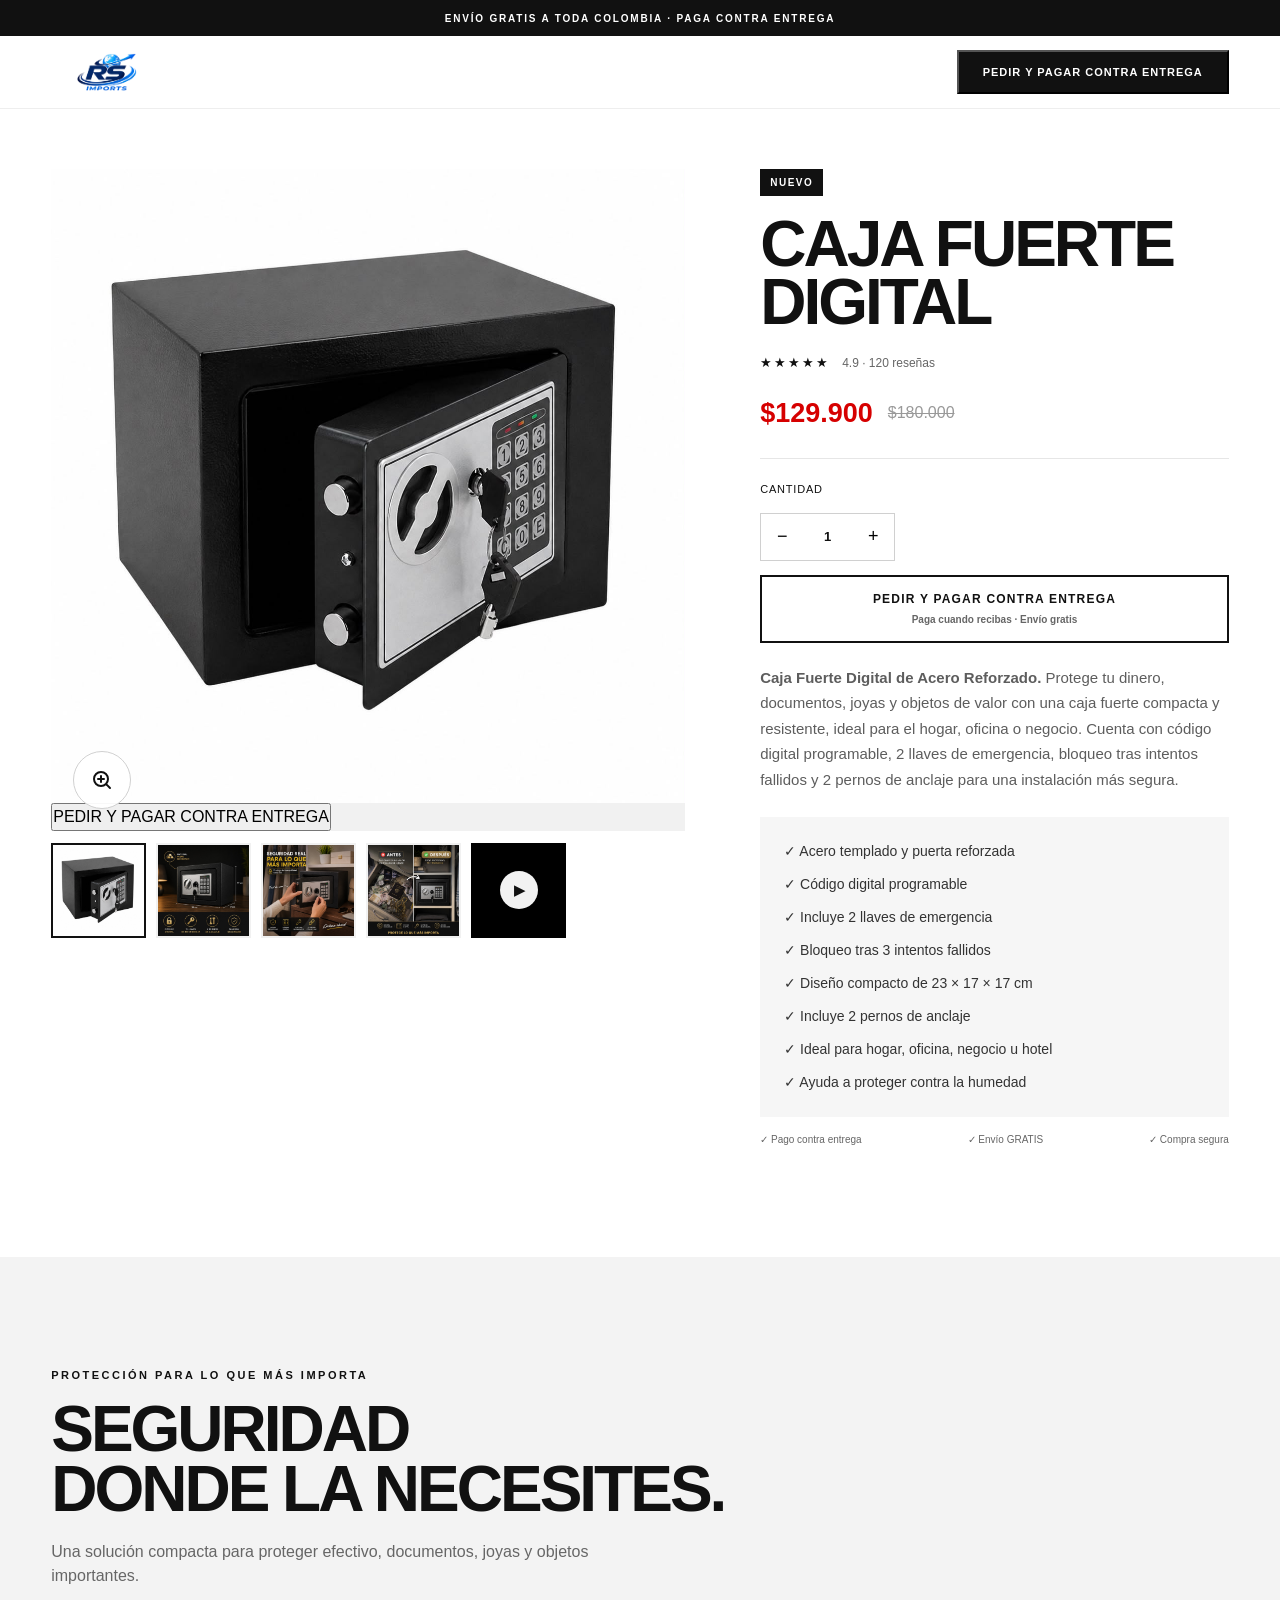
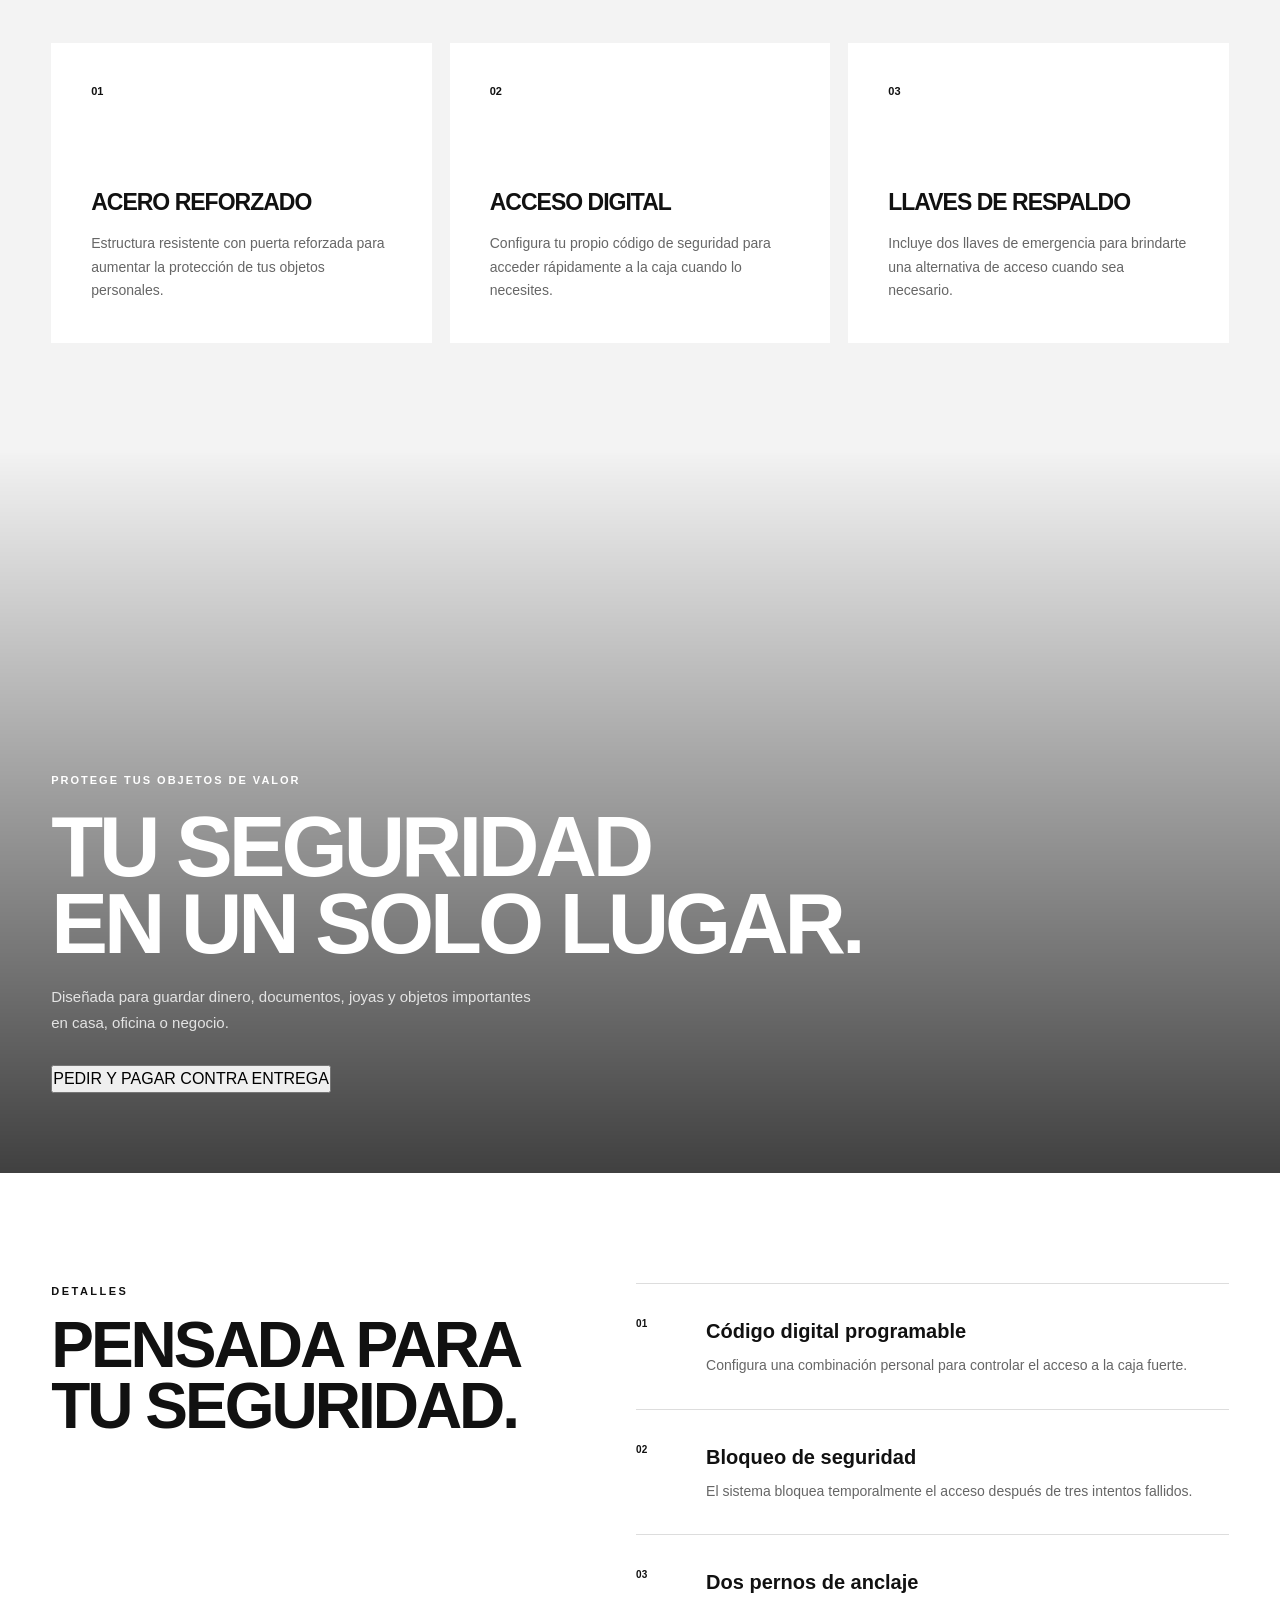
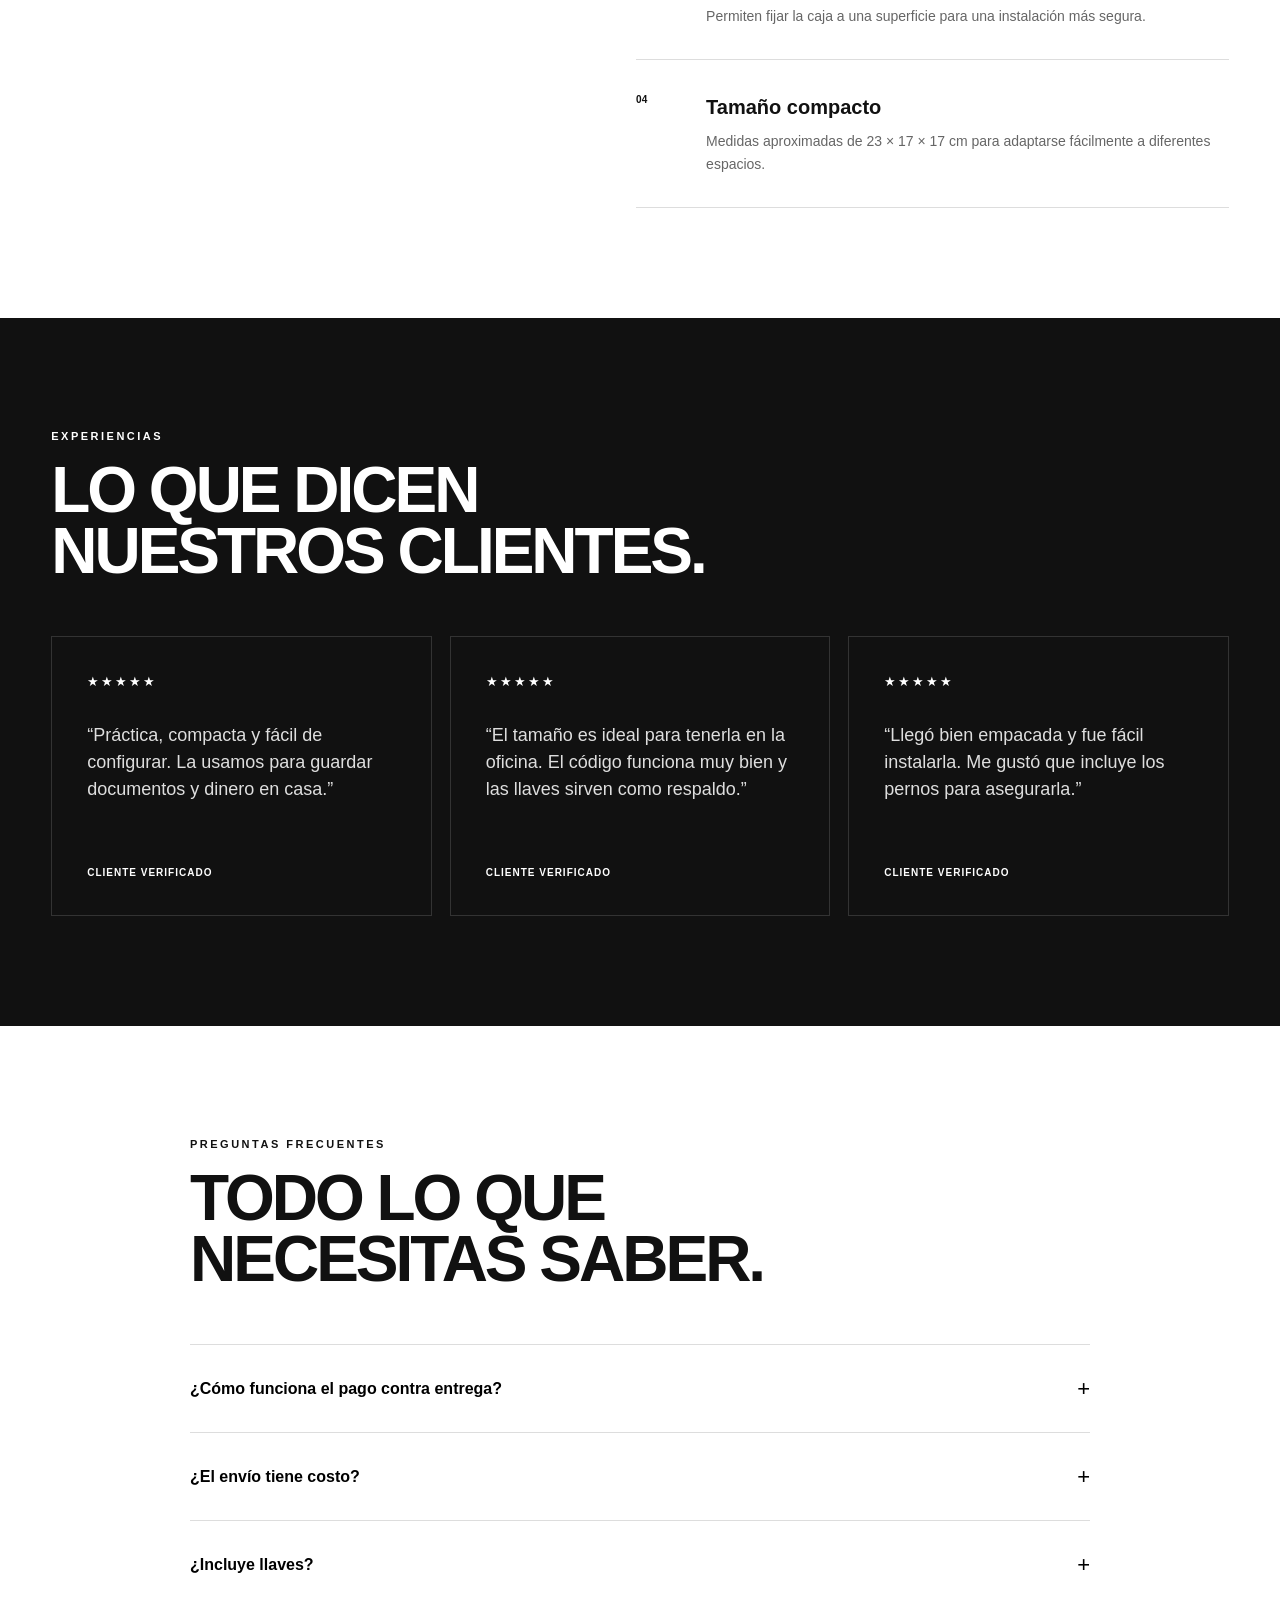
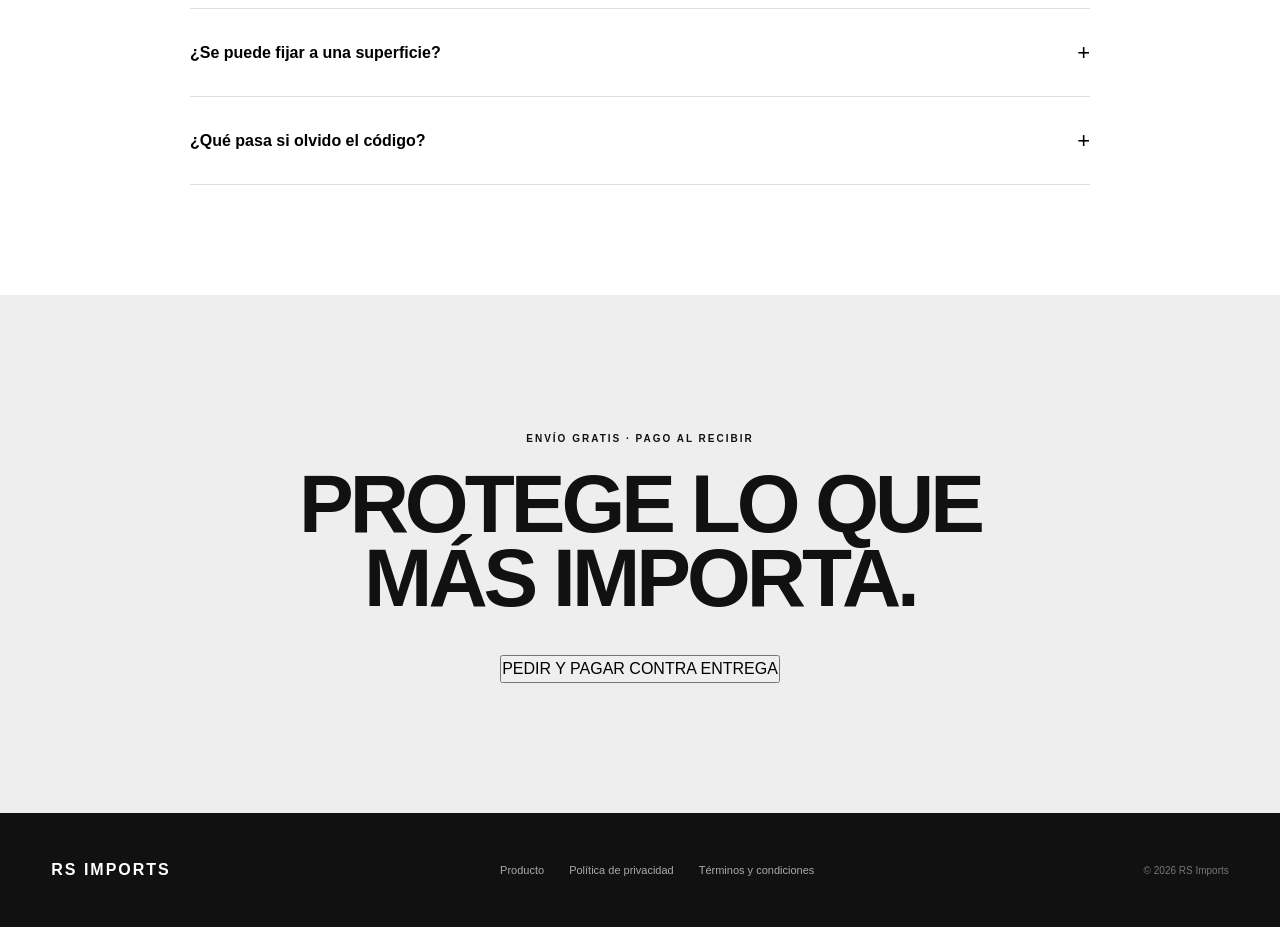
==== commit 5a14075c: "Update index.html" ====
--- a/index.html
+++ b/index.html
@@ -1,4 +1,5 @@
 <!DOCTYPE html>
+
 <html lang="es">
 
 <head>
@@ -10,12 +11,14 @@
     content="width=device-width, initial-scale=1.0"
   >
 
-  <title>Caja Fuerte Digital | RS Imports</title>
-
   <meta
     name="description"
-    content="Caja fuerte digital de acero reforzado para hogar, oficina o negocio."
+    content="Caja Fuerte Digital de Acero Reforzado. Protege dinero, documentos y objetos de valor. Pide ahora y paga contra entrega."
   >
+
+  <title>
+    Caja Fuerte Digital | RS Imports
+  </title>
 
   <link
     rel="stylesheet"
@@ -29,11 +32,13 @@
 
 
   <!-- =========================================
-       BARRA SUPERIOR
+       ANNOUNCEMENT BAR
   ========================================== -->
 
   <div class="announcement-bar">
-    ENVÍO GRATIS A TODA COLOMBIA
+
+    ENVÍO GRATIS A TODA COLOMBIA · PAGA CONTRA ENTREGA
+
   </div>
 
 
@@ -46,7 +51,12 @@
 
     <div class="container header-content">
 
-      <a href="#" class="logo">
+
+      <a
+        href="#inicio"
+        class="logo"
+        aria-label="RS Imports"
+      >
 
         <img
           src="./assets/logo-rs-imports.png.png"
@@ -57,12 +67,16 @@
       </a>
 
 
-      <a
-        href="#producto"
+      <button
+        id="header-cod-button"
         class="header-button"
+        type="button"
       >
-        COMPRAR
-      </a>
+
+        PEDIR Y PAGAR CONTRA ENTREGA
+
+      </button>
+
 
     </div>
 
@@ -70,17 +84,18 @@
 
 
 
+  <!-- =========================================
+       PRODUCTO
+  ========================================== -->
+
   <main>
 
 
-    <!-- =========================================
-         PRODUCTO
-    ========================================== -->
-
     <section
+      id="inicio"
       class="product-section"
-      id="producto"
     >
+
 
       <div class="container product-grid">
 
@@ -92,18 +107,21 @@
         <div class="product-gallery">
 
 
-          <!-- IMAGEN / VIDEO PRINCIPAL -->
-
           <div class="main-media-wrapper">
 
+
+            <!-- FOTO PRINCIPAL -->
 
             <img
               id="main-product-image"
+              class="main-product-image"
               src="./assets/imagen caja fuerte 01. jpg.jpeg"
-              alt="Caja Fuerte Digital RS Imports"
-              class="main-product-image"
+              alt="Caja Fuerte Digital de Acero Reforzado"
             >
 
+
+
+            <!-- VIDEO PRINCIPAL -->
 
             <video
               id="main-product-video"
@@ -118,10 +136,31 @@
                 type="video/mp4"
               >
 
+              Tu navegador no soporta video.
+
             </video>
 
 
-            <!-- LUPA -->
+
+            <!-- =================================
+                 BOTÓN SOBRE FOTO
+            ================================== -->
+
+            <button
+              id="gallery-cod-button"
+              class="gallery-cod-button"
+              type="button"
+            >
+
+              PEDIR Y PAGAR CONTRA ENTREGA
+
+            </button>
+
+
+
+            <!-- =================================
+                 ZOOM
+            ================================== -->
 
             <button
               id="zoom-button"
@@ -142,10 +181,10 @@
                 ></circle>
 
                 <line
-                  x1="16.5"
-                  y1="16.5"
-                  x2="21"
-                  y2="21"
+                  x1="20"
+                  y1="20"
+                  x2="16.65"
+                  y2="16.65"
                 ></line>
 
                 <line
@@ -171,7 +210,9 @@
 
 
 
-          <!-- MINIATURAS -->
+          <!-- =====================================
+               MINIATURAS
+          ====================================== -->
 
           <div class="product-thumbnails">
 
@@ -180,9 +221,10 @@
 
             <button
               class="thumbnail active"
+              type="button"
               data-type="image"
               data-media="./assets/imagen caja fuerte 01. jpg.jpeg"
-              type="button"
+              aria-label="Ver imagen 1"
             >
 
               <img
@@ -198,9 +240,10 @@
 
             <button
               class="thumbnail"
+              type="button"
               data-type="image"
               data-media="./assets/imagen caja fuerte 03 . jpg.jpeg"
-              type="button"
+              aria-label="Ver imagen 2"
             >
 
               <img
@@ -216,9 +259,10 @@
 
             <button
               class="thumbnail"
+              type="button"
               data-type="image"
               data-media="./assets/imagen caja fuerte 06 . jpg.jpeg"
-              type="button"
+              aria-label="Ver imagen 3"
             >
 
               <img
@@ -234,9 +278,10 @@
 
             <button
               class="thumbnail"
+              type="button"
               data-type="image"
               data-media="./assets/imagen caja fuerte 05 . jpg.jpeg"
-              type="button"
+              aria-label="Ver imagen 4"
             >
 
               <img
@@ -252,11 +297,12 @@
 
             <button
               class="thumbnail video-thumbnail"
+              type="button"
               data-type="video"
               data-media="./assets/video caja fuerte 01 . mp4.mp4"
-              type="button"
               aria-label="Ver video"
             >
+
 
               <video
                 class="video-thumbnail-preview"
@@ -273,18 +319,22 @@
               </video>
 
 
-              <div class="video-thumbnail-overlay">
+              <span class="video-thumbnail-overlay">
 
                 <span class="video-play-icon">
+
                   ▶
+
                 </span>
 
-              </div>
+              </span>
+
 
             </button>
 
 
           </div>
+
 
         </div>
 
@@ -298,107 +348,147 @@
 
 
           <span class="product-tag">
+
             NUEVO
+
           </span>
 
 
           <h1>
-            CAJA FUERTE DIGITAL
+
+            CAJA FUERTE
+            <br>
+            DIGITAL
+
           </h1>
 
 
-          <!-- REVIEWS -->
+
+          <!-- RATING -->
 
           <div class="rating">
 
-            <span>
+            <span class="stars">
+
               ★★★★★
+
             </span>
 
             <small>
+
               4.9 · 120 reseñas
+
             </small>
 
           </div>
 
 
+
           <!-- PRECIO -->
 
           <div class="product-price">
 
             <span class="current-price">
+
               $129.900
+
             </span>
 
             <span class="old-price">
+
               $180.000
+
             </span>
 
           </div>
 
 
-          <!-- CANTIDAD -->
-
-          <div class="product-option quantity-product-option">
-
-            <div class="option-title">
+
+          <!-- =====================================
+               CANTIDAD
+          ====================================== -->
+
+          <div class="product-option">
+
+
+            <p class="option-title">
+
               CANTIDAD
-            </div>
+
+            </p>
 
 
             <div class="quantity-selector">
+
 
               <button
                 id="decrease-quantity"
                 type="button"
+                aria-label="Disminuir cantidad"
               >
+
                 −
+
               </button>
 
+
               <span id="quantity">
+
                 1
+
               </span>
+
 
               <button
                 id="increase-quantity"
                 type="button"
+                aria-label="Aumentar cantidad"
               >
+
                 +
+
               </button>
 
+
             </div>
 
+
           </div>
 
 
-          <!-- COMPRAR -->
+
+          <!-- =====================================
+               BOTÓN PRINCIPAL CONTRA ENTREGA
+          ====================================== -->
 
           <button
-  class="buy-button"
-  id="buy-button"
-  type="button"
->
-  COMPRAR AHORA
-</button>
-
-
-<button
-  class="cod-buy-button"
-  id="cod-buy-button"
-  type="button"
->
-
-  <strong>
-    COMPRAR CONTRA ENTREGA
-  </strong>
-
-  <span>
-    Paga cuando recibas · Envío gratis
-  </span>
-
-</button>
-
-          <!-- DESCRIPCIÓN -->
+            id="cod-buy-button"
+            class="cod-buy-button"
+            type="button"
+          >
+
+
+            <strong>
+
+              PEDIR Y PAGAR CONTRA ENTREGA
+
+            </strong>
+
+
+            <span>
+
+              Paga cuando recibas · Envío gratis
+
+            </span>
+
+
+          </button>
+
+
+
+          <!-- =====================================
+               DESCRIPCIÓN
+          ====================================== -->
 
           <p class="product-description">
 
@@ -407,8 +497,9 @@
             </strong>
 
             Protege tu dinero, documentos, joyas y objetos
-            de valor con una caja fuerte compacta y resistente,
-            ideal para el hogar, oficina o negocio.
+            de valor con una caja fuerte compacta y
+            resistente, ideal para el hogar, oficina o
+            negocio.
 
             Cuenta con código digital programable,
             2 llaves de emergencia, bloqueo tras intentos
@@ -418,65 +509,81 @@
           </p>
 
 
-          <!-- BENEFICIOS RÁPIDOS -->
+
+          <!-- =====================================
+               BENEFICIOS RÁPIDOS
+          ====================================== -->
 
           <div class="quick-benefits">
 
-            <div>
+
+            <span>
               ✓ Acero templado y puerta reforzada
-            </div>
-
-            <div>
+            </span>
+
+            <span>
               ✓ Código digital programable
-            </div>
-
-            <div>
+            </span>
+
+            <span>
               ✓ Incluye 2 llaves de emergencia
-            </div>
-
-            <div>
+            </span>
+
+            <span>
               ✓ Bloqueo tras 3 intentos fallidos
-            </div>
-
-            <div>
+            </span>
+
+            <span>
               ✓ Diseño compacto de 23 × 17 × 17 cm
-            </div>
-
-            <div>
+            </span>
+
+            <span>
               ✓ Incluye 2 pernos de anclaje
-            </div>
-
-            <div>
+            </span>
+
+            <span>
               ✓ Ideal para hogar, oficina, negocio u hotel
-            </div>
-
-            <div>
+            </span>
+
+            <span>
               ✓ Ayuda a proteger contra la humedad
-            </div>
+            </span>
+
 
           </div>
 
 
+
+          <!-- =====================================
+               INFO COMPRA
+          ====================================== -->
+
           <div class="payment-info">
 
-            <div>
-              🔒 Pago seguro
-            </div>
-
-            <div>
+
+            <span>
+              ✓ Pago contra entrega
+            </span>
+
+
+            <span>
               ✓ Envío GRATIS
-            </div>
-
-            <div>
-              ✓ Compra protegida
-            </div>
+            </span>
+
+
+            <span>
+              ✓ Compra segura
+            </span>
+
 
           </div>
 
 
         </div>
 
+
       </div>
+
 
     </section>
 
@@ -488,87 +595,136 @@
 
     <section class="section benefits-section">
 
+
       <div class="container">
 
+
         <div class="section-heading">
 
+
           <span>
-            BENEFICIOS
+            PROTECCIÓN PARA LO QUE MÁS IMPORTA
           </span>
 
+
           <h2>
-            Diseñado para proteger lo que más importa.
+
+            SEGURIDAD
+            <br>
+            DONDE LA NECESITES.
+
           </h2>
 
+
           <p>
-            Seguridad práctica para guardar dinero,
-            documentos y objetos de valor en casa,
-            oficina o negocio.
+
+            Una solución compacta para proteger efectivo,
+            documentos, joyas y objetos importantes.
+
           </p>
 
+
         </div>
 
 
+
         <div class="benefits-grid">
 
 
           <article class="benefit-card">
 
-            <div class="benefit-number">
+
+            <span class="benefit-number">
+
               01
-            </div>
+
+            </span>
+
 
             <h3>
-              Seguridad digital
+
+              ACERO REFORZADO
+
             </h3>
 
+
             <p>
-              Configura tu propio código de acceso para
-              abrir la caja de forma rápida y segura.
+
+              Estructura resistente con puerta reforzada
+              para aumentar la protección de tus objetos
+              personales.
+
             </p>
 
+
           </article>
 
 
+
           <article class="benefit-card">
 
-            <div class="benefit-number">
+
+            <span class="benefit-number">
+
               02
-            </div>
+
+            </span>
+
 
             <h3>
-              Acceso de emergencia
+
+              ACCESO DIGITAL
+
             </h3>
 
+
             <p>
-              Incluye dos llaves de emergencia para acceder
-              a la caja cuando sea necesario.
+
+              Configura tu propio código de seguridad para
+              acceder rápidamente a la caja cuando lo
+              necesites.
+
             </p>
 
+
           </article>
 
 
+
           <article class="benefit-card">
 
-            <div class="benefit-number">
+
+            <span class="benefit-number">
+
               03
-            </div>
+
+            </span>
+
 
             <h3>
-              Instalación segura
+
+              LLAVES DE RESPALDO
+
             </h3>
 
+
             <p>
-              Incluye pernos de anclaje para fijarla
-              de manera más segura.
+
+              Incluye dos llaves de emergencia para
+              brindarte una alternativa de acceso cuando
+              sea necesario.
+
             </p>
 
+
           </article>
 
 
         </div>
 
+
       </div>
+
 
     </section>
 
@@ -580,28 +736,51 @@
 
     <section class="banner-section">
 
+
       <div class="banner-overlay"></div>
 
+
       <div class="container banner-content">
 
+
         <span>
-          SEGURIDAD PARA TU ESPACIO
+
+          PROTEGE TUS OBJETOS DE VALOR
+
         </span>
 
+
         <h2>
-          Protege tus objetos de valor.
+
+          TU SEGURIDAD
+          <br>
+          EN UN SOLO LUGAR.
+
         </h2>
 
+
         <p>
-          Una solución compacta para mantener protegidos
-          documentos, dinero, joyas y objetos importantes.
+
+          Diseñada para guardar dinero, documentos,
+          joyas y objetos importantes en casa,
+          oficina o negocio.
+
         </p>
 
-        <a href="#producto">
-          COMPRAR AHORA
-        </a>
+
+        <button
+          class="banner-cod-button"
+          id="banner-cod-button"
+          type="button"
+        >
+
+          PEDIR Y PAGAR CONTRA ENTREGA
+
+        </button>
+
 
       </div>
+
 
     </section>
 
@@ -611,108 +790,155 @@
          CARACTERÍSTICAS
     ========================================== -->
 
-    <section class="section features-section">
+    <section class="section">
+
 
       <div class="container features-grid">
 
+
         <div class="features-title">
 
+
           <span>
-            CARACTERÍSTICAS
+
+            DETALLES
+
           </span>
 
+
           <h2>
-            Todo lo que necesitas saber.
+
+            PENSADA PARA
+            <br>
+            TU SEGURIDAD.
+
           </h2>
 
+
         </div>
 
 
+
         <div class="features-list">
 
 
-          <div class="feature">
-
-            <span>01</span>
+          <article class="feature">
+
+
+            <span>
+              01
+            </span>
+
 
             <div>
 
               <h3>
-                Acero reforzado
+                Código digital programable
               </h3>
 
               <p>
-                Construcción resistente pensada para
-                proteger tus objetos de valor.
+
+                Configura una combinación personal para
+                controlar el acceso a la caja fuerte.
+
               </p>
 
             </div>
 
-          </div>
-
-
-          <div class="feature">
-
-            <span>02</span>
+
+          </article>
+
+
+
+          <article class="feature">
+
+
+            <span>
+              02
+            </span>
+
 
             <div>
 
               <h3>
-                Código digital
+                Bloqueo de seguridad
               </h3>
 
               <p>
-                Sistema electrónico con código programable
-                para controlar el acceso.
+
+                El sistema bloquea temporalmente el acceso
+                después de tres intentos fallidos.
+
               </p>
 
             </div>
 
-          </div>
-
-
-          <div class="feature">
-
-            <span>03</span>
+
+          </article>
+
+
+
+          <article class="feature">
+
+
+            <span>
+              03
+            </span>
+
 
             <div>
 
               <h3>
-                Llaves de emergencia
+                Dos pernos de anclaje
               </h3>
 
               <p>
-                Incluye dos llaves para apertura alternativa.
+
+                Permiten fijar la caja a una superficie
+                para una instalación más segura.
+
               </p>
 
             </div>
 
-          </div>
-
-
-          <div class="feature">
-
-            <span>04</span>
+
+          </article>
+
+
+
+          <article class="feature">
+
+
+            <span>
+              04
+            </span>
+
 
             <div>
 
               <h3>
-                Pernos de anclaje
+                Tamaño compacto
               </h3>
 
               <p>
-                Incluye dos pernos para realizar
-                una instalación más segura.
+
+                Medidas aproximadas de
+                23 × 17 × 17 cm para adaptarse
+                fácilmente a diferentes espacios.
+
               </p>
 
             </div>
 
-          </div>
+
+          </article>
 
 
         </div>
 
+
       </div>
+
 
     </section>
 
@@ -724,81 +950,130 @@
 
     <section class="section reviews-section">
 
+
       <div class="container">
 
+
         <div class="section-heading review-heading">
 
+
           <span>
-            RESEÑAS
+
+            EXPERIENCIAS
+
           </span>
 
+
           <h2>
-            Clientes que ya la probaron.
+
+            LO QUE DICEN
+            <br>
+            NUESTROS CLIENTES.
+
           </h2>
 
+
         </div>
 
 
+
         <div class="reviews-grid">
 
 
           <article class="review-card">
 
+
             <div class="stars">
+
               ★★★★★
+
             </div>
 
+
             <p>
-              “Excelente producto. Se nota la calidad
-              desde el primer momento.”
+
+              “Práctica, compacta y fácil de configurar.
+              La usamos para guardar documentos y dinero
+              en casa.”
+
             </p>
 
+
             <strong>
+
               CLIENTE VERIFICADO
+
             </strong>
 
+
           </article>
 
 
+
           <article class="review-card">
 
+
             <div class="stars">
+
               ★★★★★
+
             </div>
 
+
             <p>
-              “Llegó rápido y el producto fue exactamente
-              lo que esperaba.”
+
+              “El tamaño es ideal para tenerla en la
+              oficina. El código funciona muy bien y las
+              llaves sirven como respaldo.”
+
             </p>
 
+
             <strong>
+
               CLIENTE VERIFICADO
+
             </strong>
 
+
           </article>
 
 
+
           <article class="review-card">
 
+
             <div class="stars">
+
               ★★★★★
+
             </div>
 
+
             <p>
-              “Muy buena calidad. Definitivamente
-              volvería a comprar.”
+
+              “Llegó bien empacada y fue fácil instalarla.
+              Me gustó que incluye los pernos para
+              asegurarla.”
+
             </p>
 
+
             <strong>
+
               CLIENTE VERIFICADO
+
             </strong>
 
+
           </article>
 
 
         </div>
 
+
       </div>
+
 
     </section>
 
@@ -808,203 +1083,427 @@
          FAQ
     ========================================== -->
 
-    <section class="section faq-section">
+    <section class="section">
+
 
       <div class="container faq-container">
 
+
         <div class="section-heading">
 
+
           <span>
+
             PREGUNTAS FRECUENTES
+
           </span>
 
+
           <h2>
-            ¿Tienes preguntas?
+
+            TODO LO QUE
+            <br>
+            NECESITAS SABER.
+
           </h2>
 
+
         </div>
 
 
+
         <div class="faq-list">
 
 
+          <!-- FAQ 1 -->
+
           <div class="faq-item">
 
-            <button class="faq-question">
+
+            <button
+              class="faq-question"
+              type="button"
+            >
+
 
               <span class="faq-title">
-                ¿Cuánto tarda el envío?
+
+                ¿Cómo funciona el pago contra entrega?
+
               </span>
 
+
               <span class="faq-icon">
+
                 +
+
               </span>
 
+
             </button>
 
+
             <div class="faq-answer">
 
+
               <p>
-                Los tiempos de entrega dependerán
-                de la ciudad.
+
+                Realizas tu pedido en nuestra página y
+                pagas cuando recibas el producto en la
+                dirección registrada.
+
               </p>
 
+
             </div>
 
+
           </div>
 
 
+
+          <!-- FAQ 2 -->
+
           <div class="faq-item">
 
-            <button class="faq-question">
+
+            <button
+              class="faq-question"
+              type="button"
+            >
+
 
               <span class="faq-title">
-                ¿Qué métodos de pago aceptan?
+
+                ¿El envío tiene costo?
+
               </span>
 
+
               <span class="faq-icon">
+
                 +
+
               </span>
 
+
             </button>
 
+
             <div class="faq-answer">
 
+
               <p>
-                Próximamente conectaremos esta página
-                con Mercado Pago.
+
+                No. El envío de esta oferta es GRATIS
+                a toda Colombia.
+
               </p>
 
+
             </div>
 
+
           </div>
 
 
+
+          <!-- FAQ 3 -->
+
           <div class="faq-item">
 
-            <button class="faq-question">
+
+            <button
+              class="faq-question"
+              type="button"
+            >
+
 
               <span class="faq-title">
-                ¿Incluye llaves de emergencia?
+
+                ¿Incluye llaves?
+
               </span>
 
+
               <span class="faq-icon">
+
                 +
+
               </span>
 
+
             </button>
 
+
             <div class="faq-answer">
 
+
               <p>
-                Sí. La caja fuerte incluye
-                2 llaves de emergencia.
+
+                Sí. La caja fuerte incluye dos llaves
+                de emergencia como método alternativo
+                de acceso.
+
               </p>
 
+
             </div>
 
+
           </div>
 
 
+
+          <!-- FAQ 4 -->
+
+          <div class="faq-item">
+
+
+            <button
+              class="faq-question"
+              type="button"
+            >
+
+
+              <span class="faq-title">
+
+                ¿Se puede fijar a una superficie?
+
+              </span>
+
+
+              <span class="faq-icon">
+
+                +
+
+              </span>
+
+
+            </button>
+
+
+            <div class="faq-answer">
+
+
+              <p>
+
+                Sí. Incluye dos pernos de anclaje para
+                facilitar una instalación más segura.
+
+              </p>
+
+
+            </div>
+
+
+          </div>
+
+
+
+          <!-- FAQ 5 -->
+
+          <div class="faq-item">
+
+
+            <button
+              class="faq-question"
+              type="button"
+            >
+
+
+              <span class="faq-title">
+
+                ¿Qué pasa si olvido el código?
+
+              </span>
+
+
+              <span class="faq-icon">
+
+                +
+
+              </span>
+
+
+            </button>
+
+
+            <div class="faq-answer">
+
+
+              <p>
+
+                Puedes utilizar las llaves de emergencia
+                incluidas para acceder a la caja.
+
+              </p>
+
+
+            </div>
+
+
+          </div>
+
+
         </div>
 
+
       </div>
 
+
     </section>
 
 
 
-    <!-- CTA FINAL -->
+    <!-- =========================================
+         CTA FINAL
+    ========================================== -->
 
     <section class="final-cta">
 
+
       <div class="container">
 
+
         <span>
-          PROTEGE LO QUE MÁS IMPORTA
+
+          ENVÍO GRATIS · PAGO AL RECIBIR
+
         </span>
 
+
         <h2>
-          ¿Listo para pedir la tuya?
+
+          PROTEGE LO QUE
+          <br>
+          MÁS IMPORTA.
+
         </h2>
 
-        <a href="#producto">
-          VER PRODUCTO
+
+        <button
+          id="final-cod-button"
+          class="final-cod-button"
+          type="button"
+        >
+
+          PEDIR Y PAGAR CONTRA ENTREGA
+
+        </button>
+
+
+      </div>
+
+
+    </section>
+
+
+  </main>
+
+
+
+  <!-- =========================================
+       FOOTER
+  ========================================== -->
+
+  <footer class="footer">
+
+
+    <div class="container footer-content">
+
+
+      <strong>
+
+        RS IMPORTS
+
+      </strong>
+
+
+      <div class="footer-links">
+
+
+        <a href="#inicio">
+
+          Producto
+
         </a>
 
+
+        <a href="#">
+
+          Política de privacidad
+
+        </a>
+
+
+        <a href="#">
+
+          Términos y condiciones
+
+        </a>
+
+
       </div>
 
-    </section>
-
-
-  </main>
-
-
-
-  <!-- FOOTER -->
-
-  <footer class="footer">
-
-    <div class="container footer-content">
+
+      <p>
+
+        © 2026 RS Imports
+
+      </p>
+
+
+    </div>
+
+
+  </footer>
+
+
+
+  <!-- =========================================
+       MOBILE STICKY CTA
+  ========================================== -->
+
+  <div class="mobile-buy-bar">
+
+
+    <div class="mobile-price">
+
+      <small>
+
+        PRECIO
+
+      </small>
+
 
       <strong>
-        RS IMPORTS
+
+        $129.900
+
       </strong>
 
-      <div class="footer-links">
-
-        <a href="#">
-          Envíos
-        </a>
-
-        <a href="#">
-          Cambios
-        </a>
-
-        <a href="#">
-          Privacidad
-        </a>
-
-      </div>
-
-      <p>
-        © 2026 RS Imports. Todos los derechos reservados.
-      </p>
-
     </div>
 
-  </footer>
+
+    <button
+      id="mobile-cod-button"
+      type="button"
+    >
+
+      PEDIR Y PAGAR
+      <br>
+      CONTRA ENTREGA
+
+    </button>
+
+
+  </div>
 
 
 
   <!-- =========================================
-       BUY BAR MOBILE
-  ========================================== -->
-
-  <div class="mobile-buy-bar">
-
-    <div class="mobile-price">
-
-      <small>
-        PRECIO
-      </small>
-
-      <strong>
-        $129.900
-      </strong>
-
-    </div>
-
-    <button id="mobile-buy-button">
-      COMPRAR AHORA
-    </button>
-
-  </div>
-
-
-
-  <!-- =========================================
-       ZOOM
+       MODAL ZOOM
   ========================================== -->
 
   <div
@@ -1013,1287 +1512,851 @@
     aria-hidden="true"
   >
 
+
     <button
       id="zoom-close"
       class="zoom-close"
       type="button"
+      aria-label="Cerrar zoom"
     >
+
       ×
+
     </button>
 
 
     <div class="zoom-image-container">
+
 
       <img
         id="zoom-image"
+        class="zoom-image"
         src=""
-        alt="Caja fuerte ampliada"
-        class="zoom-image"
+        alt="Vista ampliada de la Caja Fuerte Digital"
       >
 
+
     </div>
 
 
-    <div class="zoom-help">
-      Clic sobre la imagen para ampliar
-    </div>
+    <span class="zoom-help">
+
+      Haz clic en la imagen para ampliar
+
+    </span>
+
 
   </div>
 
 
 
   <!-- =========================================
-       FONDO CART DRAWER
+       CHECKOUT OVERLAY
   ========================================== -->
 
   <div
-    id="cart-overlay"
-    class="cart-overlay"
+    id="checkout-overlay"
+    class="checkout-overlay"
   ></div>
 
 
 
   <!-- =========================================
-       CART DRAWER
+       CHECKOUT CONTRA ENTREGA
   ========================================== -->
 
-  <aside
-    id="cart-drawer"
-    class="cart-drawer"
+  <section
+    id="checkout-panel"
+    class="checkout-panel"
     aria-hidden="true"
   >
 
 
-    <!-- HEADER CARRITO -->
-
-    <div class="cart-header">
-
-      <div>
-
-        <span class="cart-label">
-          TU COMPRA
-        </span>
-
-        <h2>
-          Carrito
-        </h2>
+    <div class="checkout-container">
+
+
+      <!-- HEADER -->
+
+      <div class="checkout-header">
+
+
+        <div>
+
+
+          <span class="checkout-label">
+
+            FINALIZA TU PEDIDO
+
+          </span>
+
+
+          <h2>
+
+            Datos de entrega
+
+          </h2>
+
+
+        </div>
+
+
+        <button
+          id="checkout-close"
+          class="checkout-close"
+          type="button"
+          aria-label="Cerrar checkout"
+        >
+
+          ×
+
+        </button>
+
 
       </div>
 
 
+
+      <div class="checkout-grid">
+
+
+        <!-- =====================================
+             FORMULARIO
+        ====================================== -->
+
+        <div class="checkout-form-wrapper">
+
+
+          <form id="checkout-form">
+
+
+            <!-- CONTACTO -->
+
+            <div class="checkout-section">
+
+
+              <h3>
+
+                Información de contacto
+
+              </h3>
+
+
+              <div class="checkout-fields">
+
+
+                <div class="checkout-field full">
+
+
+                  <label for="customer-name">
+
+                    Nombre completo *
+
+                  </label>
+
+
+                  <input
+                    id="customer-name"
+                    name="name"
+                    type="text"
+                    placeholder="Ej: Juan Pérez"
+                    autocomplete="name"
+                    required
+                  >
+
+
+                </div>
+
+
+
+                <div class="checkout-field">
+
+
+                  <label for="customer-phone">
+
+                    Celular *
+
+                  </label>
+
+
+                  <input
+                    id="customer-phone"
+                    name="phone"
+                    type="tel"
+                    placeholder="300 000 0000"
+                    autocomplete="tel"
+                    inputmode="numeric"
+                    required
+                  >
+
+
+                </div>
+
+
+
+                <div class="checkout-field">
+
+
+                  <label for="customer-email">
+
+                    Correo electrónico
+
+                  </label>
+
+
+                  <input
+                    id="customer-email"
+                    name="email"
+                    type="email"
+                    placeholder="correo@ejemplo.com"
+                    autocomplete="email"
+                  >
+
+
+                </div>
+
+
+              </div>
+
+
+            </div>
+
+
+
+            <!-- =================================
+                 DIRECCIÓN
+            ================================== -->
+
+            <div class="checkout-section">
+
+
+              <h3>
+
+                Dirección de entrega
+
+              </h3>
+
+
+              <div class="checkout-fields">
+
+
+                <div class="checkout-field">
+
+
+                  <label for="customer-department">
+
+                    Departamento *
+
+                  </label>
+
+
+                  <input
+                    id="customer-department"
+                    name="department"
+                    type="text"
+                    placeholder="Ej: Antioquia"
+                    required
+                  >
+
+
+                </div>
+
+
+
+                <div class="checkout-field">
+
+
+                  <label for="customer-city">
+
+                    Ciudad *
+
+                  </label>
+
+
+                  <input
+                    id="customer-city"
+                    name="city"
+                    type="text"
+                    placeholder="Ej: Medellín"
+                    required
+                  >
+
+
+                </div>
+
+
+
+                <div class="checkout-field full">
+
+
+                  <label for="customer-address">
+
+                    Dirección completa *
+
+                  </label>
+
+
+                  <input
+                    id="customer-address"
+                    name="address"
+                    type="text"
+                    placeholder="Ej: Calle 10 # 20-30, Apto 302"
+                    autocomplete="street-address"
+                    required
+                  >
+
+
+                </div>
+
+
+
+                <div class="checkout-field">
+
+
+                  <label for="customer-neighborhood">
+
+                    Barrio
+
+                  </label>
+
+
+                  <input
+                    id="customer-neighborhood"
+                    name="neighborhood"
+                    type="text"
+                    placeholder="Ej: Laureles"
+                  >
+
+
+                </div>
+
+
+
+                <div class="checkout-field">
+
+
+                  <label for="customer-reference">
+
+                    Referencia
+
+                  </label>
+
+
+                  <input
+                    id="customer-reference"
+                    name="reference"
+                    type="text"
+                    placeholder="Ej: Edificio gris"
+                  >
+
+
+                </div>
+
+
+
+                <div class="checkout-field full">
+
+
+                  <label for="customer-notes">
+
+                    Indicaciones adicionales
+
+                  </label>
+
+
+                  <textarea
+                    id="customer-notes"
+                    name="notes"
+                    placeholder="Información adicional para realizar la entrega"
+                  ></textarea>
+
+
+                </div>
+
+
+              </div>
+
+
+            </div>
+
+
+
+            <!-- =================================
+                 PAGO CONTRA ENTREGA
+            ================================== -->
+
+            <div class="checkout-section">
+
+
+              <h3>
+
+                Forma de pago
+
+              </h3>
+
+
+              <div class="cod-payment-info">
+
+
+                <div class="cod-payment-check">
+
+                  ✓
+
+                </div>
+
+
+                <div>
+
+
+                  <strong>
+
+                    PAGO CONTRA ENTREGA
+
+                  </strong>
+
+
+                  <p>
+
+                    Paga únicamente cuando recibas
+                    tu pedido.
+
+                  </p>
+
+
+                  <small>
+
+                    No necesitas realizar ningún
+                    pago anticipado.
+
+                  </small>
+
+
+                </div>
+
+
+              </div>
+
+
+            </div>
+
+
+
+            <!-- =================================
+                 CONFIRMACIÓN
+            ================================== -->
+
+            <label class="order-confirmation">
+
+
+              <input
+                id="order-confirmation"
+                type="checkbox"
+                required
+              >
+
+
+              <span>
+
+                Confirmo que los datos ingresados son
+                correctos y que recibiré el pedido
+                en la dirección indicada.
+
+              </span>
+
+
+            </label>
+
+
+
+            <!-- =================================
+                 CONFIRMAR
+            ================================== -->
+
+            <button
+              id="confirm-order-button"
+              class="confirm-order-button"
+              type="submit"
+            >
+
+              CONFIRMAR PEDIDO CONTRA ENTREGA
+
+            </button>
+
+
+            <p class="checkout-security">
+
+              Tus datos serán utilizados únicamente
+              para gestionar y entregar tu pedido.
+
+            </p>
+
+
+          </form>
+
+
+        </div>
+
+
+
+        <!-- =====================================
+             RESUMEN
+        ====================================== -->
+
+        <aside class="checkout-summary">
+
+
+          <span class="checkout-summary-label">
+
+            RESUMEN DEL PEDIDO
+
+          </span>
+
+
+
+          <div class="checkout-product">
+
+
+            <div class="checkout-product-image">
+
+
+              <img
+                src="./assets/imagen caja fuerte 01. jpg.jpeg"
+                alt="Caja Fuerte Digital"
+              >
+
+
+              <span
+                id="checkout-product-quantity"
+                class="checkout-product-quantity"
+              >
+
+                1
+
+              </span>
+
+
+            </div>
+
+
+
+            <div class="checkout-product-info">
+
+
+              <strong>
+
+                Caja Fuerte Digital
+
+              </strong>
+
+
+              <span>
+
+                Acero reforzado
+
+              </span>
+
+
+              <b id="checkout-product-price">
+
+                $129.900
+
+              </b>
+
+
+            </div>
+
+
+          </div>
+
+
+
+          <!-- TOTALES -->
+
+          <div class="checkout-totals">
+
+
+            <div>
+
+
+              <span>
+
+                Subtotal
+
+              </span>
+
+
+              <strong id="checkout-subtotal">
+
+                $129.900
+
+              </strong>
+
+
+            </div>
+
+
+
+            <div>
+
+
+              <span>
+
+                Envío
+
+              </span>
+
+
+              <strong class="checkout-free">
+
+                GRATIS
+
+              </strong>
+
+
+            </div>
+
+
+          </div>
+
+
+
+          <div class="checkout-total">
+
+
+            <span>
+
+              TOTAL
+
+            </span>
+
+
+            <strong id="checkout-total">
+
+              $129.900
+
+            </strong>
+
+
+          </div>
+
+
+
+          <!-- PAGO -->
+
+          <div class="checkout-cod-message">
+
+
+            <strong>
+
+              ✓ PAGO CONTRA ENTREGA
+
+            </strong>
+
+
+            <p>
+
+              Pagarás el total de tu pedido
+              cuando lo recibas.
+
+            </p>
+
+
+          </div>
+
+
+        </aside>
+
+
+      </div>
+
+
+    </div>
+
+
+  </section>
+
+
+
+  <!-- =========================================
+       PEDIDO CONFIRMADO
+  ========================================== -->
+
+  <div
+    id="order-success"
+    class="order-success"
+  >
+
+
+    <div class="order-success-box">
+
+
+      <div class="success-check">
+
+        ✓
+
+      </div>
+
+
+      <span>
+
+        PEDIDO RECIBIDO
+
+      </span>
+
+
+      <h2>
+
+        ¡Tu pedido ha sido confirmado!
+
+      </h2>
+
+
+      <p>
+
+        Hemos recibido correctamente tus datos.
+        Tu pedido será procesado para entrega.
+
+      </p>
+
+
+
+      <div class="success-summary">
+
+
+        <div>
+
+
+          <span>
+
+            Pedido
+
+          </span>
+
+
+          <strong id="success-order-id">
+
+            Por confirmar
+
+          </strong>
+
+
+        </div>
+
+
+
+        <div>
+
+
+          <span>
+
+            Producto
+
+          </span>
+
+
+          <strong>
+
+            Caja Fuerte Digital
+
+          </strong>
+
+
+        </div>
+
+
+
+        <div>
+
+
+          <span>
+
+            Forma de pago
+
+          </span>
+
+
+          <strong>
+
+            Contra entrega
+
+          </strong>
+
+
+        </div>
+
+
+
+        <div>
+
+
+          <span>
+
+            Envío
+
+          </span>
+
+
+          <strong>
+
+            GRATIS
+
+          </strong>
+
+
+        </div>
+
+
+
+        <div>
+
+
+          <span>
+
+            Total a pagar al recibir
+
+          </span>
+
+
+          <strong
+            id="success-total"
+            class="success-total"
+          >
+
+            $129.900
+
+          </strong>
+
+
+        </div>
+
+
+      </div>
+
+
+
       <button
-        id="cart-close"
-        class="cart-close"
-        type="button"
-        aria-label="Cerrar carrito"
-      >
-        ×
-      </button>
-
-    </div>
-
-
-
-    <!-- ENVÍO GRATIS -->
-
-    <div class="cart-shipping-message">
-
-      ✓ ENVÍO GRATIS A TODA COLOMBIA
-
-    </div>
-
-
-
-    <!-- PRODUCTO CARRITO -->
-
-    <div class="cart-product">
-
-
-      <div class="cart-product-image">
-
-        <img
-          src="./assets/imagen caja fuerte 01. jpg.jpeg"
-          alt="Caja Fuerte Digital"
-        >
-
-      </div>
-
-
-
-      <div class="cart-product-info">
-
-
-        <h3>
-          Caja Fuerte Digital
-        </h3>
-
-
-        <span class="cart-unit-price">
-          $129.900
-        </span>
-
-
-        <div class="cart-quantity">
-
-          <button
-            id="cart-decrease"
-            type="button"
-          >
-            −
-          </button>
-
-          <span id="cart-quantity">
-            1
-          </span>
-
-          <button
-            id="cart-increase"
-            type="button"
-          >
-            +
-          </button>
-
-        </div>
-
-
-      </div>
-
-
-    </div>
-
-
-
-    <!-- RESUMEN -->
-
-    <div class="cart-summary">
-
-
-      <div class="cart-summary-row">
-
-        <span>
-          Subtotal
-        </span>
-
-        <strong id="cart-subtotal">
-          $129.900
-        </strong>
-
-      </div>
-
-
-      <div class="cart-summary-row">
-
-        <span>
-          Envío
-        </span>
-
-        <strong class="free-shipping">
-          GRATIS
-        </strong>
-
-      </div>
-
-
-      <div class="cart-total">
-
-        <span>
-          TOTAL
-        </span>
-
-        <strong id="cart-total">
-          $129.900
-        </strong>
-
-      </div>
-
-
-    </div>
-
-
-
-    <!-- CHECKOUT -->
-
-    <div class="cart-checkout">
-
-
-      <button
-        id="checkout-button"
-        class="checkout-button"
+        id="success-close"
         type="button"
       >
 
-        FINALIZAR COMPRA
+        VOLVER A LA TIENDA
 
       </button>
 
 
-      <p class="cart-secure">
-
-        🔒 Pago seguro y protegido
-
-      </p>
-
-
     </div>
 
 
-  </aside>
-
-
-<!-- =========================================
-     CHECKOUT OVERLAY
-========================================= -->
-
-<div
-  id="checkout-overlay"
-  class="checkout-overlay"
-></div>
-
-
-<!-- =========================================
-     CHECKOUT
-========================================= -->
-
-<section
-  id="checkout-panel"
-  class="checkout-panel"
-  aria-hidden="true"
->
-
-  <div class="checkout-container">
-
-
-    <!-- HEADER -->
-
-    <div class="checkout-header">
-
-      <div>
-
-        <span class="checkout-label">
-          FINALIZA TU PEDIDO
-        </span>
-
-        <h2>
-          Datos de entrega
-        </h2>
-
-      </div>
-
-
-      <button
-        id="checkout-close"
-        class="checkout-close"
-        type="button"
-        aria-label="Cerrar checkout"
-      >
-        ×
-      </button>
-
-    </div>
-
-
-
-    <div class="checkout-grid">
-
-
-      <!-- =====================================
-           FORMULARIO
-      ====================================== -->
-
-      <div class="checkout-form-wrapper">
-
-
-        <form id="checkout-form">
-
-
-          <!-- CONTACTO -->
-
-          <div class="checkout-section">
-
-            <h3>
-              Información de contacto
-            </h3>
-
-
-            <div class="checkout-fields">
-
-
-              <div class="checkout-field full">
-
-                <label for="customer-name">
-                  Nombre completo *
-                </label>
-
-                <input
-                  id="customer-name"
-                  name="name"
-                  type="text"
-                  placeholder="Ej: Juan Pérez"
-                  autocomplete="name"
-                  required
-                >
-
-              </div>
-
-
-
-              <div class="checkout-field">
-
-                <label for="customer-phone">
-                  Celular *
-                </label>
-
-                <input
-                  id="customer-phone"
-                  name="phone"
-                  type="tel"
-                  placeholder="300 000 0000"
-                  autocomplete="tel"
-                  inputmode="tel"
-                  required
-                >
-
-              </div>
-
-
-
-              <div class="checkout-field">
-
-                <label for="customer-email">
-                  Correo electrónico
-                </label>
-
-                <input
-                  id="customer-email"
-                  name="email"
-                  type="email"
-                  placeholder="correo@ejemplo.com"
-                  autocomplete="email"
-                >
-
-              </div>
-
-
-            </div>
-
-          </div>
-
-
-
-          <!-- ENTREGA -->
-
-          <div class="checkout-section">
-
-            <h3>
-              Dirección de entrega
-            </h3>
-
-
-            <div class="checkout-fields">
-
-
-              <div class="checkout-field">
-
-                <label for="customer-department">
-                  Departamento *
-                </label>
-
-                <input
-                  id="customer-department"
-                  name="department"
-                  type="text"
-                  placeholder="Ej: Antioquia"
-                  required
-                >
-
-              </div>
-
-
-
-              <div class="checkout-field">
-
-                <label for="customer-city">
-                  Ciudad *
-                </label>
-
-                <input
-                  id="customer-city"
-                  name="city"
-                  type="text"
-                  placeholder="Ej: Medellín"
-                  required
-                >
-
-              </div>
-
-
-
-              <div class="checkout-field full">
-
-                <label for="customer-address">
-                  Dirección completa *
-                </label>
-
-                <input
-                  id="customer-address"
-                  name="address"
-                  type="text"
-                  placeholder="Ej: Calle 10 # 20-30, Apto 302"
-                  autocomplete="street-address"
-                  required
-                >
-
-              </div>
-
-
-
-              <div class="checkout-field">
-
-                <label for="customer-neighborhood">
-                  Barrio
-                </label>
-
-                <input
-                  id="customer-neighborhood"
-                  name="neighborhood"
-                  type="text"
-                  placeholder="Ej: Laureles"
-                >
-
-              </div>
-
-
-
-              <div class="checkout-field">
-
-                <label for="customer-reference">
-                  Referencia
-                </label>
-
-                <input
-                  id="customer-reference"
-                  name="reference"
-                  type="text"
-                  placeholder="Ej: Edificio gris"
-                >
-
-              </div>
-
-
-
-              <div class="checkout-field full">
-
-                <label for="customer-notes">
-                  Indicaciones adicionales
-                </label>
-
-                <textarea
-                  id="customer-notes"
-                  name="notes"
-                  placeholder="Información adicional para realizar la entrega"
-                ></textarea>
-
-              </div>
-
-
-            </div>
-
-          </div>
-
-
-
-          <!-- MÉTODO DE PAGO -->
-
-          <div class="checkout-section">
-
-            <h3>
-              Método de pago
-            </h3>
-
-
-            <label class="payment-method selected">
-
-              <input
-                type="radio"
-                name="payment"
-                value="contra-entrega"
-                checked
-              >
-
-
-              <div class="payment-method-content">
-
-                <div class="payment-method-top">
-
-                  <strong>
-                    Pago contra entrega
-                  </strong>
-
-                  <span>
-                    SELECCIONADO
-                  </span>
-
-                </div>
-
-
-                <p>
-                  Paga $129.900 cuando recibas tu pedido.
-                </p>
-
-
-                <small>
-                  No necesitas realizar ningún pago anticipado.
-                </small>
-
-              </div>
-
-            </label>
-
-          </div>
-
-
-
-          <!-- CONFIRMACIÓN -->
-
-          <label class="order-confirmation">
-
-            <input
-              id="order-confirmation"
-              type="checkbox"
-              required
-            >
-
-            <span>
-              Confirmo que los datos ingresados son correctos
-              y que recibiré el pedido en la dirección indicada.
-            </span>
-
-          </label>
-
-
-
-          <!-- BOTÓN -->
-
-          <button
-            class="confirm-order-button"
-            type="submit"
-          >
-
-            CONFIRMAR PEDIDO
-
-          </button>
-
-
-          <p class="checkout-security">
-
-            Tus datos serán utilizados únicamente para
-            gestionar y entregar tu pedido.
-
-          </p>
-
-
-        </form>
-
-      </div>
-
-
-
-      <!-- =====================================
-           RESUMEN
-      ====================================== -->
-
-      <aside class="checkout-summary">
-
-
-        <span class="checkout-summary-label">
-          RESUMEN DEL PEDIDO
-        </span>
-
-
-        <div class="checkout-product">
-
-
-          <div class="checkout-product-image">
-
-            <img
-              src="./assets/imagen caja fuerte 01. jpg.jpeg"
-              alt="Caja Fuerte Digital"
-            >
-
-
-            <span
-              id="checkout-product-quantity"
-              class="checkout-product-quantity"
-            >
-              1
-            </span>
-
-          </div>
-
-
-          <div class="checkout-product-info">
-
-            <strong>
-              Caja Fuerte Digital
-            </strong>
-
-            <span>
-              Acero reforzado
-            </span>
-
-            <b id="checkout-product-price">
-              $129.900
-            </b>
-
-          </div>
-
-
-        </div>
-
-
-
-        <div class="checkout-totals">
-
-
-          <div>
-
-            <span>
-              Subtotal
-            </span>
-
-            <strong id="checkout-subtotal">
-              $129.900
-            </strong>
-
-          </div>
-
-
-          <div>
-
-            <span>
-              Envío
-            </span>
-
-            <strong class="checkout-free">
-              GRATIS
-            </strong>
-
-          </div>
-
-
-        </div>
-
-
-
-        <div class="checkout-total">
-
-          <span>
-            TOTAL
-          </span>
-
-          <strong id="checkout-total">
-            $129.900
-          </strong>
-
-        </div>
-
-
-
-        <div class="checkout-cod-message">
-
-          <strong>
-            PAGO CONTRA ENTREGA
-          </strong>
-
-          <p>
-            Pagarás el total de tu pedido cuando
-            lo recibas.
-          </p>
-
-        </div>
-
-
-      </aside>
-
-
-    </div>
-
-
   </div>
 
-</section>
-
-
-
-<!-- =========================================
-     PEDIDO CONFIRMADO
-========================================= -->
-
-<div
-  id="order-success"
-  class="order-success"
->
-
-
-  <div class="order-success-box">
-
-
-    <div class="success-check">
-      ✓
-    </div>
-
-
-    <span>
-      PEDIDO RECIBIDO
-    </span>
-
-
-    <h2>
-      ¡Tu pedido ha sido confirmado!
-    </h2>
-
-
-    <p>
-      Hemos recibido correctamente tus datos.
-      Tu pedido será procesado para entrega.
-    </p>
-
-
-    <div class="success-summary">
-
-      <div>
-
-        <span>
-          Producto
-        </span>
-
-        <strong>
-          Caja Fuerte Digital
-        </strong>
-
-      </div>
-
-
-      <div>
-
-        <span>
-          Forma de pago
-        </span>
-
-        <strong>
-          Contra entrega
-        </strong>
-
-      </div>
-
-
-      <div>
-
-        <span>
-          Envío
-        </span>
-
-        <strong>
-          GRATIS
-        </strong>
-
-      </div>
-
-
-      <div>
-
-        <span>
-          Total a pagar al recibir
-        </span>
-
-        <strong
-          id="success-total"
-          class="success-total"
-        >
-          $129.900
-        </strong>
-
-      </div>
-
-    </div>
-
-
-    <button
-      id="success-close"
-      type="button"
-    >
-      VOLVER A LA TIENDA
-    </button>
-
-
-  </div>
-
-
-</div>
-<!-- =========================================
-     CHECKOUT ONLINE OVERLAY
-========================================= -->
-
-<div
-  id="online-checkout-overlay"
-  class="checkout-overlay"
-></div>
-
-
-<!-- =========================================
-     CHECKOUT ONLINE
-========================================= -->
-
-<section
-  id="online-checkout-panel"
-  class="checkout-panel"
-  aria-hidden="true"
->
-
-  <div class="checkout-container">
-
-
-    <!-- HEADER -->
-
-    <div class="checkout-header">
-
-      <div>
-
-        <span class="checkout-label">
-          FINALIZA TU COMPRA
-        </span>
-
-        <h2>
-          Datos de entrega
-        </h2>
-
-      </div>
-
-
-      <button
-        id="online-checkout-close"
-        class="checkout-close"
-        type="button"
-        aria-label="Cerrar checkout"
-      >
-        ×
-      </button>
-
-    </div>
-
-
-
-    <div class="checkout-grid">
-
-
-      <!-- =====================================
-           FORMULARIO ONLINE
-      ====================================== -->
-
-      <div class="checkout-form-wrapper">
-
-
-        <form id="online-checkout-form">
-
-
-          <!-- CONTACTO -->
-
-          <div class="checkout-section">
-
-            <h3>
-              Información de contacto
-            </h3>
-
-
-            <div class="checkout-fields">
-
-
-              <div class="checkout-field full">
-
-                <label for="online-customer-name">
-                  Nombre completo *
-                </label>
-
-                <input
-                  id="online-customer-name"
-                  name="name"
-                  type="text"
-                  placeholder="Ej: Juan Pérez"
-                  autocomplete="name"
-                  required
-                >
-
-              </div>
-
-
-              <div class="checkout-field">
-
-                <label for="online-customer-phone">
-                  Celular *
-                </label>
-
-                <input
-                  id="online-customer-phone"
-                  name="phone"
-                  type="tel"
-                  placeholder="300 000 0000"
-                  autocomplete="tel"
-                  inputmode="tel"
-                  required
-                >
-
-              </div>
-
-
-              <div class="checkout-field">
-
-                <label for="online-customer-email">
-                  Correo electrónico *
-                </label>
-
-                <input
-                  id="online-customer-email"
-                  name="email"
-                  type="email"
-                  placeholder="correo@ejemplo.com"
-                  autocomplete="email"
-                  required
-                >
-
-              </div>
-
-
-            </div>
-
-          </div>
-
-
-
-          <!-- DIRECCIÓN -->
-
-          <div class="checkout-section">
-
-            <h3>
-              Dirección de entrega
-            </h3>
-
-
-            <div class="checkout-fields">
-
-
-              <div class="checkout-field">
-
-                <label for="online-customer-department">
-                  Departamento *
-                </label>
-
-                <input
-                  id="online-customer-department"
-                  name="department"
-                  type="text"
-                  placeholder="Ej: Antioquia"
-                  required
-                >
-
-              </div>
-
-
-              <div class="checkout-field">
-
-                <label for="online-customer-city">
-                  Ciudad *
-                </label>
-
-                <input
-                  id="online-customer-city"
-                  name="city"
-                  type="text"
-                  placeholder="Ej: Medellín"
-                  required
-                >
-
-              </div>
-
-
-              <div class="checkout-field full">
-
-                <label for="online-customer-address">
-                  Dirección completa *
-                </label>
-
-                <input
-                  id="online-customer-address"
-                  name="address"
-                  type="text"
-                  placeholder="Ej: Calle 10 # 20-30, Apto 302"
-                  autocomplete="street-address"
-                  required
-                >
-
-              </div>
-
-
-              <div class="checkout-field">
-
-                <label for="online-customer-neighborhood">
-                  Barrio
-                </label>
-
-                <input
-                  id="online-customer-neighborhood"
-                  name="neighborhood"
-                  type="text"
-                  placeholder="Ej: Laureles"
-                >
-
-              </div>
-
-
-              <div class="checkout-field">
-
-                <label for="online-customer-reference">
-                  Referencia
-                </label>
-
-                <input
-                  id="online-customer-reference"
-                  name="reference"
-                  type="text"
-                  placeholder="Ej: Edificio gris"
-                >
-
-              </div>
-
-
-              <div class="checkout-field full">
-
-                <label for="online-customer-notes">
-                  Indicaciones adicionales
-                </label>
-
-                <textarea
-                  id="online-customer-notes"
-                  name="notes"
-                  placeholder="Información adicional para realizar la entrega"
-                ></textarea>
-
-              </div>
-
-
-            </div>
-
-          </div>
-
-
-
-          <!-- PAGO ONLINE -->
-
-          <div class="checkout-section">
-
-            <h3>
-              Pago seguro
-            </h3>
-
-
-            <div class="online-payment-box">
-
-              <div class="online-payment-icon">
-                $
-              </div>
-
-              <div>
-
-                <strong>
-                  Pago online
-                </strong>
-
-                <p>
-                  Serás dirigido a Mercado Pago para realizar
-                  tu pago de forma segura.
-                </p>
-
-                <small>
-                  Envío GRATIS a toda Colombia.
-                </small>
-
-              </div>
-
-            </div>
-
-          </div>
-
-
-
-          <!-- CONFIRMACIÓN -->
-
-          <label class="order-confirmation">
-
-            <input
-              id="online-order-confirmation"
-              type="checkbox"
-              required
-            >
-
-            <span>
-              Confirmo que mis datos de entrega son correctos.
-            </span>
-
-          </label>
-
-
-
-          <!-- PAGAR -->
-
-          <button
-            class="confirm-order-button online-pay-button"
-            type="submit"
-          >
-
-            PAGAR CON MERCADO PAGO
-
-          </button>
-
-
-          <p class="checkout-security">
-
-            El pago se procesará de forma segura
-            mediante Mercado Pago.
-
-          </p>
-
-
-        </form>
-
-      </div>
-
-
-
-      <!-- =====================================
-           RESUMEN ONLINE
-      ====================================== -->
-
-      <aside class="checkout-summary">
-
-
-        <span class="checkout-summary-label">
-          RESUMEN DEL PEDIDO
-        </span>
-
-
-        <div class="checkout-product">
-
-
-          <div class="checkout-product-image">
-
-            <img
-              src="./assets/imagen caja fuerte 01. jpg.jpeg"
-              alt="Caja Fuerte Digital"
-            >
-
-
-            <span
-              id="online-checkout-product-quantity"
-              class="checkout-product-quantity"
-            >
-              1
-            </span>
-
-          </div>
-
-
-          <div class="checkout-product-info">
-
-            <strong>
-              Caja Fuerte Digital
-            </strong>
-
-            <span>
-              Acero reforzado
-            </span>
-
-            <b id="online-checkout-product-price">
-              $129.900
-            </b>
-
-          </div>
-
-
-        </div>
-
-
-
-        <div class="checkout-totals">
-
-
-          <div>
-
-            <span>
-              Subtotal
-            </span>
-
-            <strong id="online-checkout-subtotal">
-              $129.900
-            </strong>
-
-          </div>
-
-
-          <div>
-
-            <span>
-              Envío
-            </span>
-
-            <strong class="checkout-free">
-              GRATIS
-            </strong>
-
-          </div>
-
-
-        </div>
-
-
-
-        <div class="checkout-total">
-
-          <span>
-            TOTAL
-          </span>
-
-          <strong id="online-checkout-total">
-            $129.900
-          </strong>
-
-        </div>
-
-
-        <div class="online-secure-message">
-
-          <strong>
-            COMPRA SEGURA
-          </strong>
-
-          <p>
-            Al continuar serás redirigido a Mercado Pago
-            para completar el pago.
-          </p>
-
-        </div>
-
-
-      </aside>
-
-
-    </div>
-
-
-  </div>
-
-</section>
+
+
+  <!-- =========================================
+       JAVASCRIPT
+  ========================================== -->
+
   <script src="./js/app.js"></script>
 
 
 </body>
 
-</html>+</html>
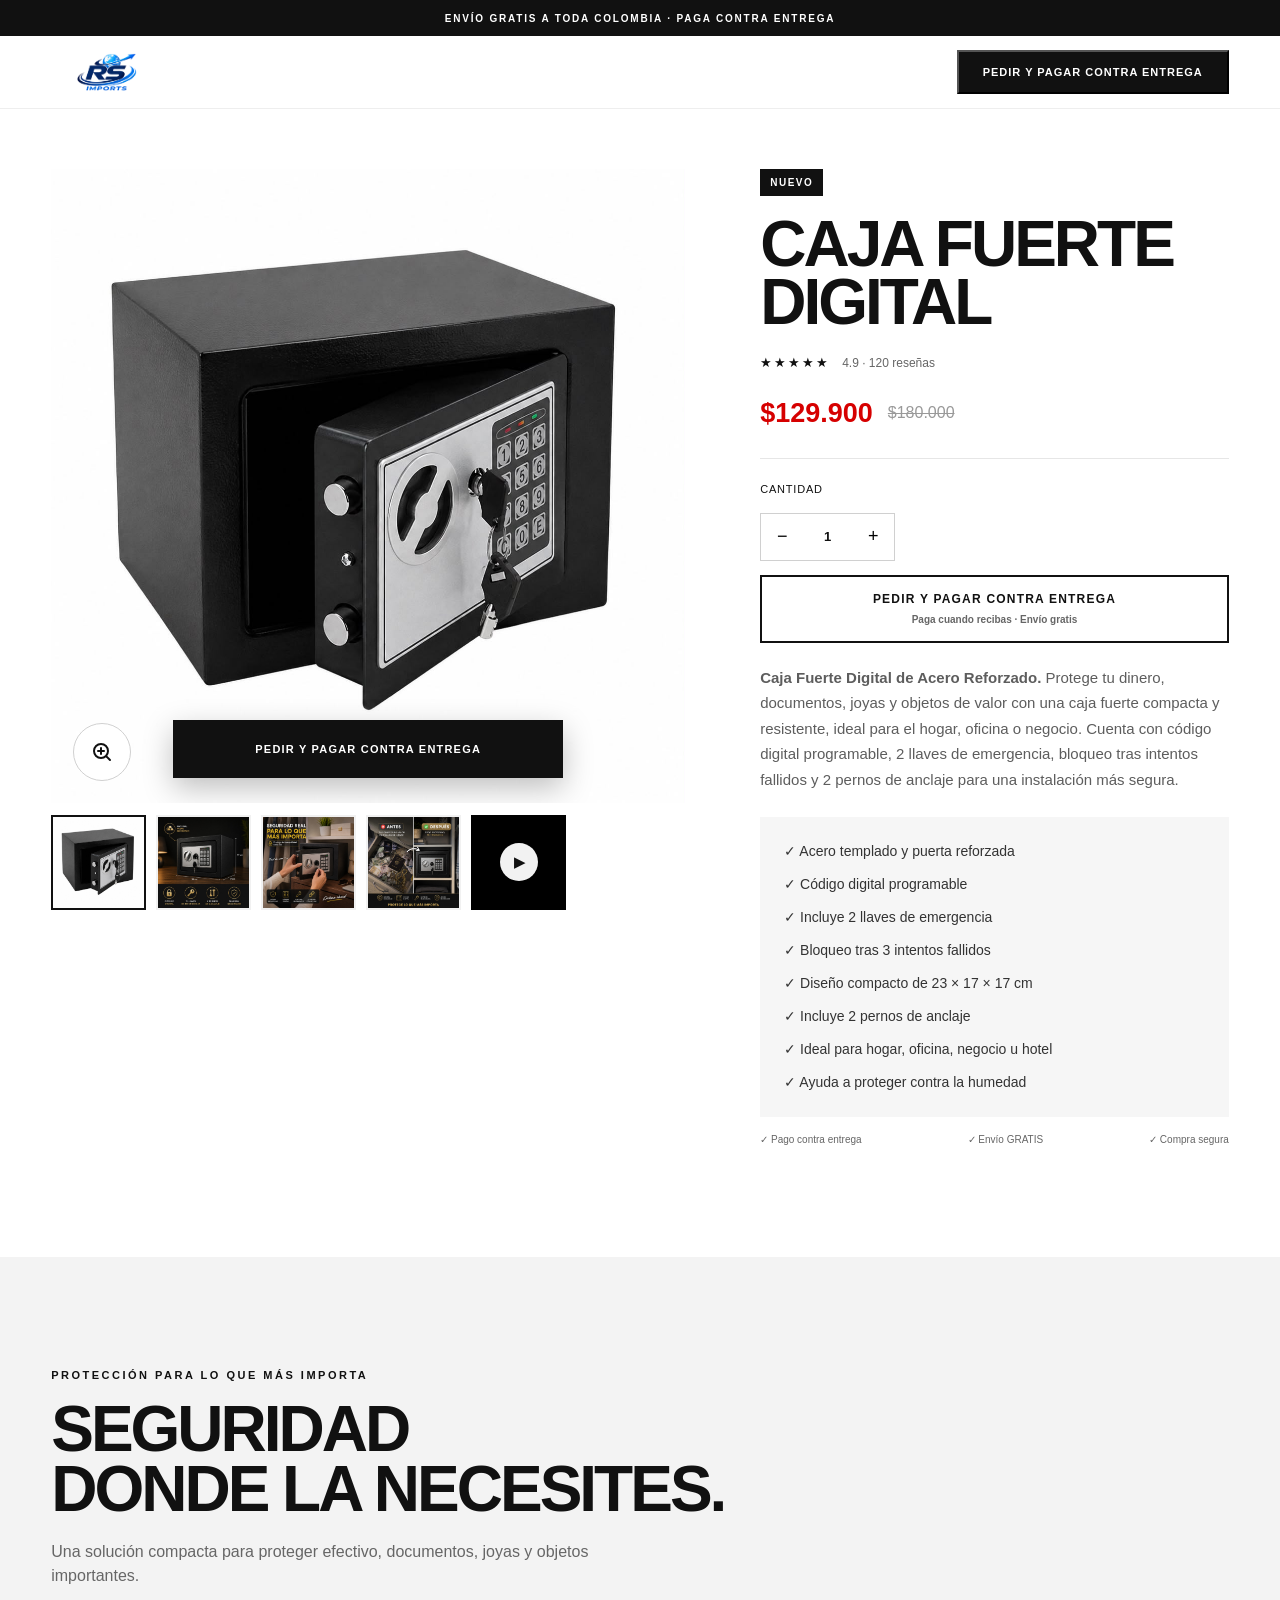
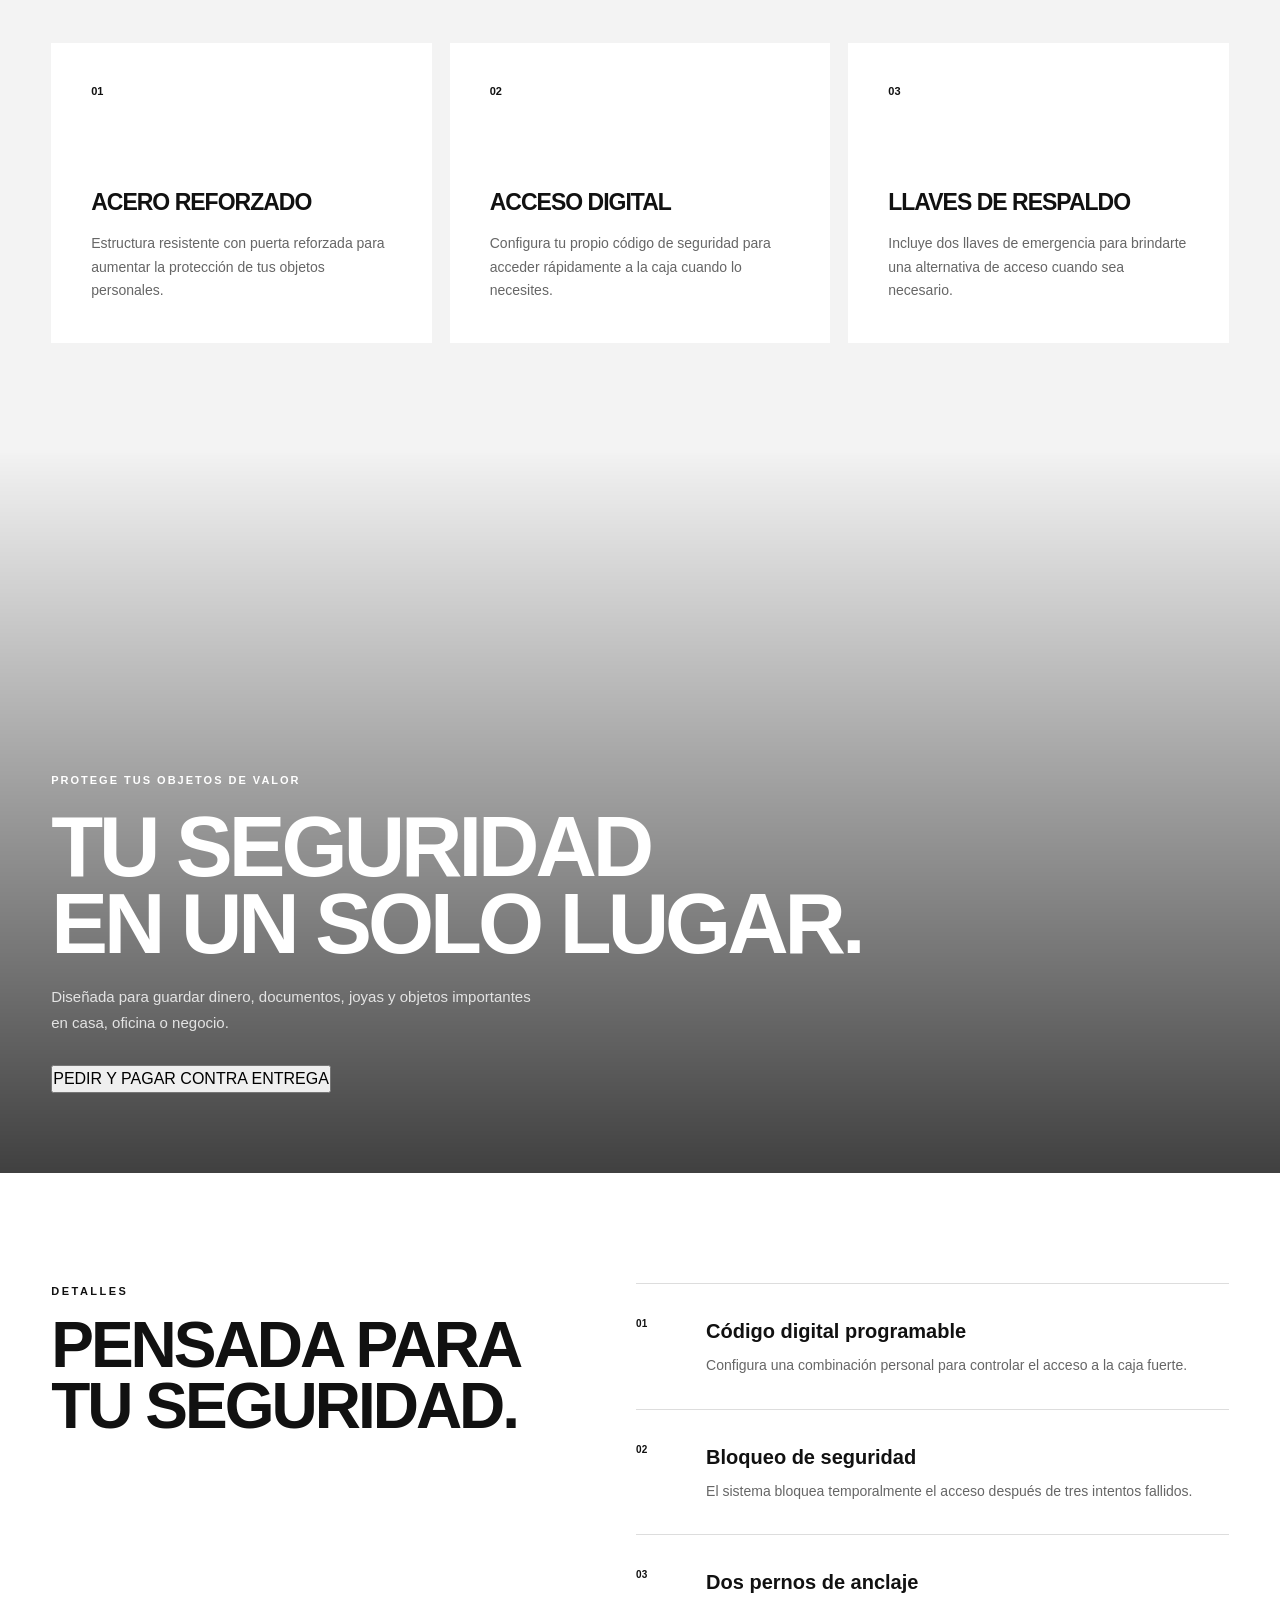
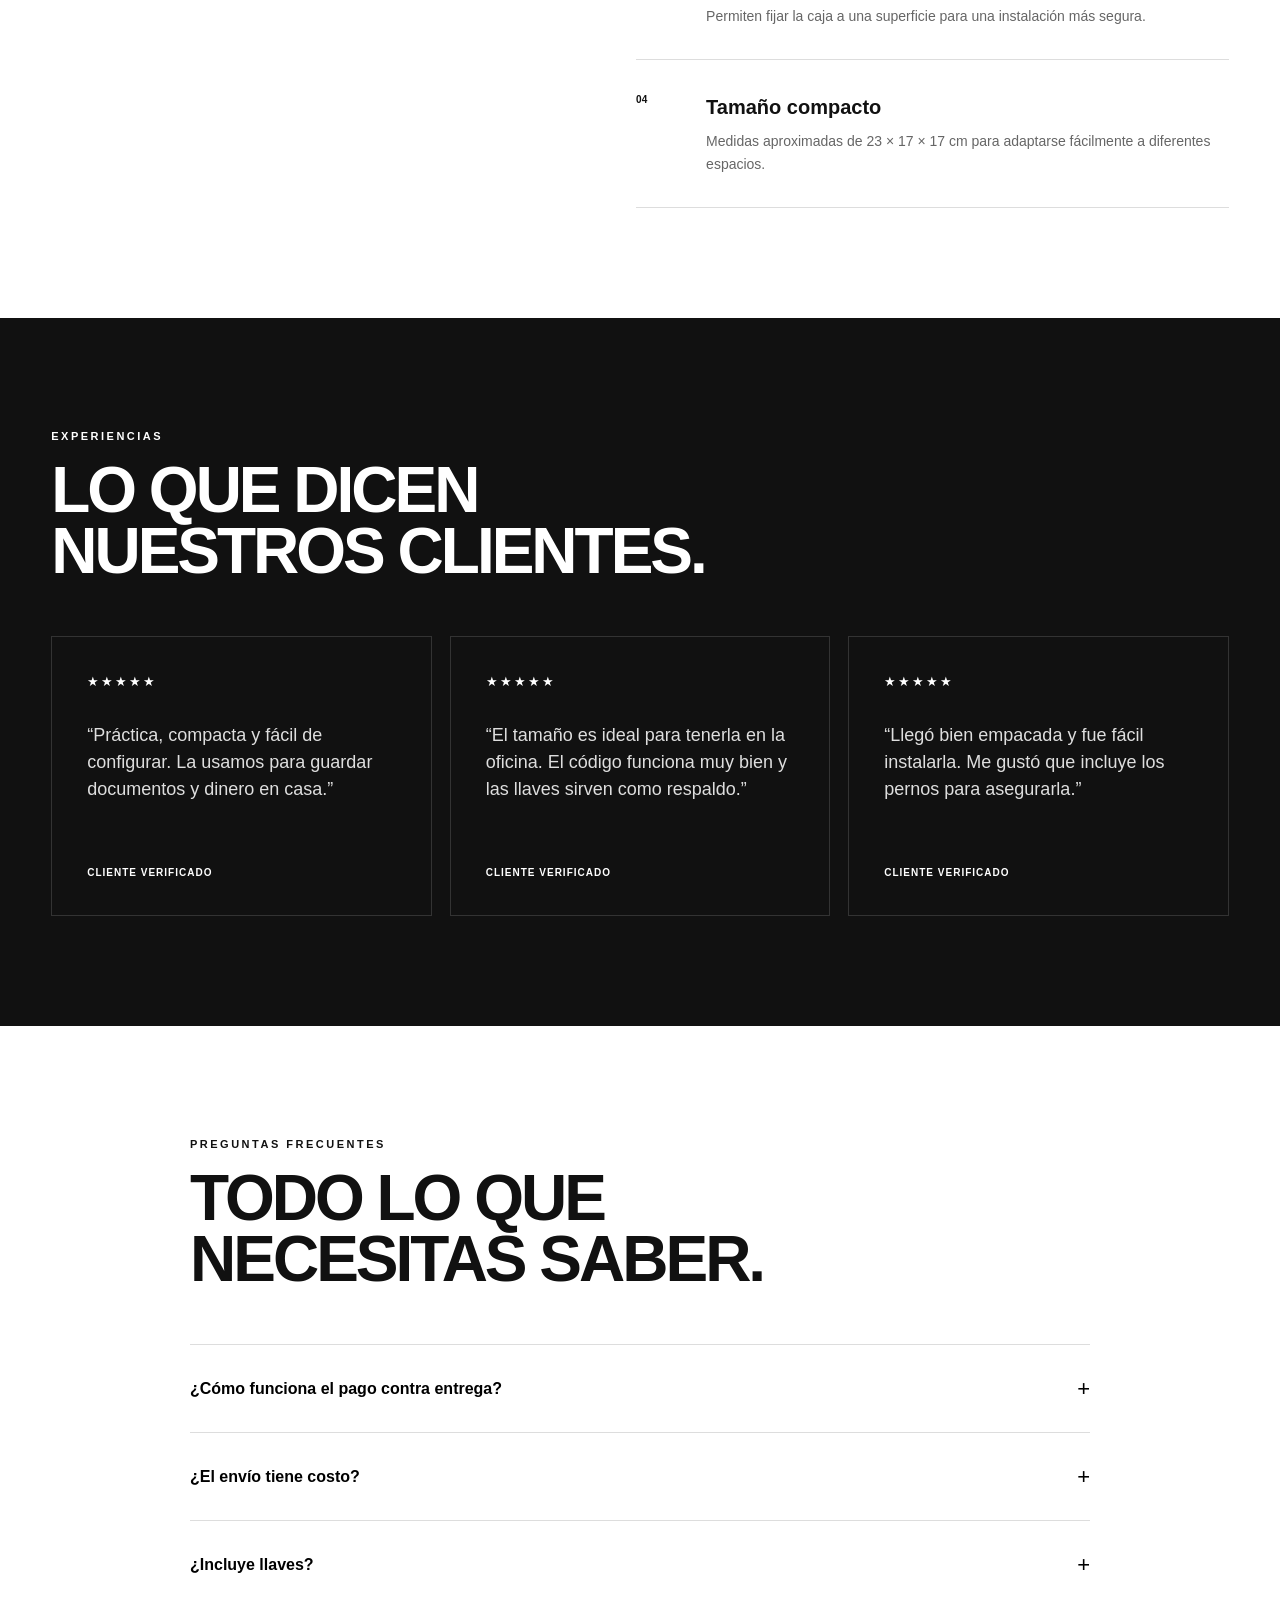
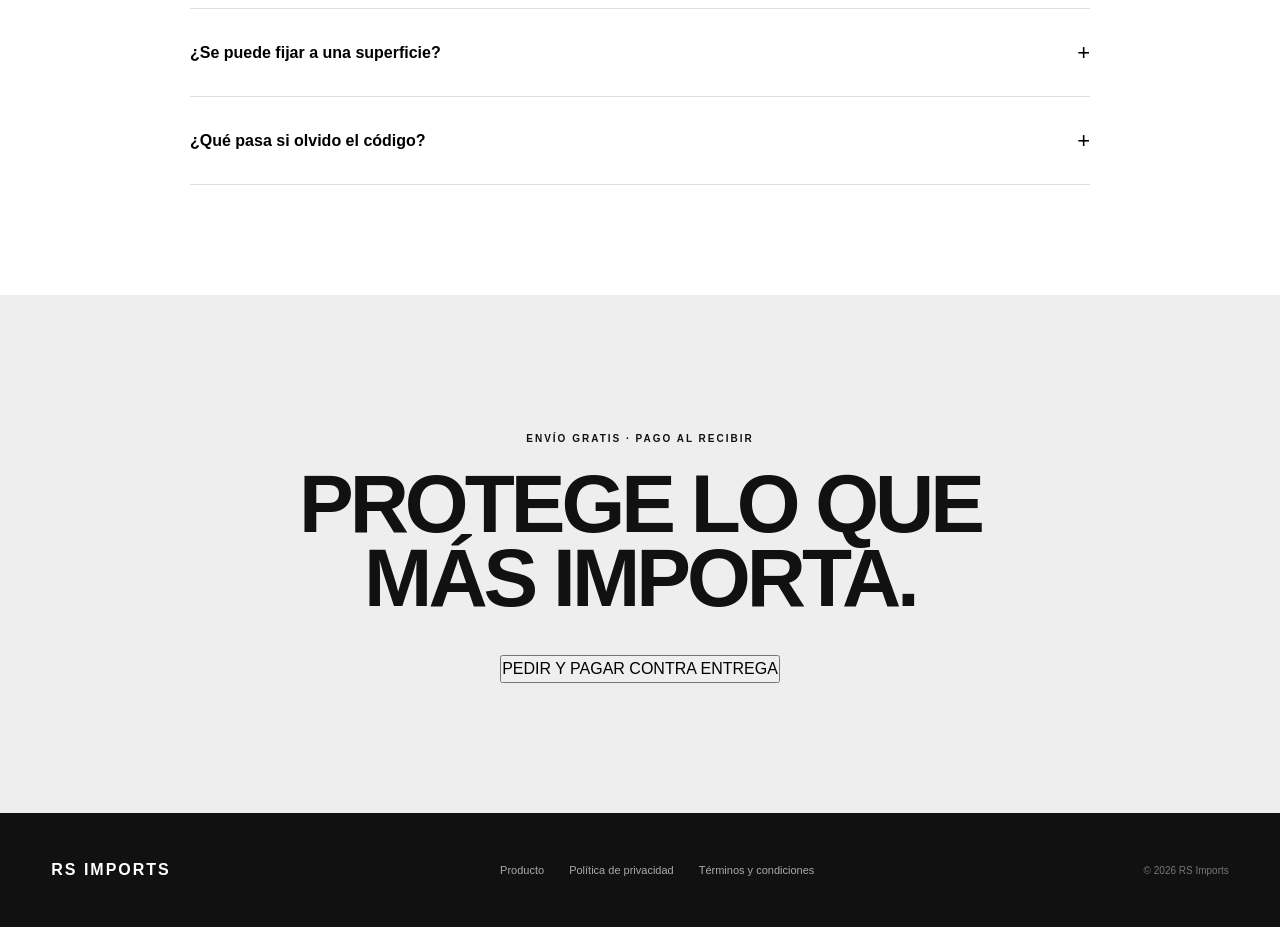
==== commit af46ae0f: "Update index.html" ====
--- a/index.html
+++ b/index.html
@@ -2302,29 +2302,1897 @@
           </strong>
 
 
+        </div><!DOCTYPE html>
+<html lang="es">
+
+<head>
+
+  <meta charset="UTF-8">
+
+  <meta
+    name="viewport"
+    content="width=device-width, initial-scale=1.0"
+  >
+
+  <meta
+    name="description"
+    content="Caja Fuerte Digital de Acero Reforzado. Protege dinero, documentos y objetos de valor. Pide ahora y paga contra entrega."
+  >
+
+  <title>
+    Caja Fuerte Digital | RS Imports
+  </title>
+
+  <link
+    rel="stylesheet"
+    href="./css/styles.css"
+  >
+
+</head>
+
+
+<body>
+
+
+  <!-- =========================================
+       BARRA SUPERIOR
+  ========================================== -->
+
+  <div class="announcement-bar">
+
+    ENVÍO GRATIS A TODA COLOMBIA · PAGA CONTRA ENTREGA
+
+  </div>
+
+
+
+  <!-- =========================================
+       HEADER
+  ========================================== -->
+
+  <header class="header">
+
+    <div class="container header-content">
+
+      <a
+        href="#inicio"
+        class="logo"
+        aria-label="RS Imports"
+      >
+
+        <img
+          src="./assets/logo-rs-imports.png.png"
+          alt="RS Imports"
+          class="logo-image"
+        >
+
+      </a>
+
+
+      <button
+        id="header-cod-button"
+        class="header-button"
+        type="button"
+      >
+
+        PEDIR Y PAGAR CONTRA ENTREGA
+
+      </button>
+
+    </div>
+
+  </header>
+
+
+
+  <!-- =========================================
+       CONTENIDO
+  ========================================== -->
+
+  <main>
+
+
+    <!-- =========================================
+         PRODUCTO
+    ========================================== -->
+
+    <section
+      id="inicio"
+      class="product-section"
+    >
+
+      <div class="container product-grid">
+
+
+        <!-- =====================================
+             GALERÍA
+        ====================================== -->
+
+        <div class="product-gallery">
+
+
+          <!-- FOTO / VIDEO PRINCIPAL -->
+
+          <div class="main-media-wrapper">
+
+
+            <img
+              id="main-product-image"
+              class="main-product-image"
+              src="./assets/imagen caja fuerte 01. jpg.jpeg"
+              alt="Caja Fuerte Digital de Acero Reforzado"
+            >
+
+
+            <video
+              id="main-product-video"
+              class="main-product-video"
+              controls
+              playsinline
+              preload="metadata"
+            >
+
+              <source
+                src="./assets/video caja fuerte 01 . mp4.mp4"
+                type="video/mp4"
+              >
+
+              Tu navegador no soporta video.
+
+            </video>
+
+
+
+            <!-- ZOOM -->
+
+            <button
+              id="zoom-button"
+              class="zoom-button"
+              type="button"
+              aria-label="Ampliar imagen"
+            >
+
+              <svg
+                viewBox="0 0 24 24"
+                aria-hidden="true"
+              >
+
+                <circle
+                  cx="11"
+                  cy="11"
+                  r="7"
+                ></circle>
+
+                <line
+                  x1="20"
+                  y1="20"
+                  x2="16.65"
+                  y2="16.65"
+                ></line>
+
+                <line
+                  x1="11"
+                  y1="8"
+                  x2="11"
+                  y2="14"
+                ></line>
+
+                <line
+                  x1="8"
+                  y1="11"
+                  x2="14"
+                  y2="11"
+                ></line>
+
+              </svg>
+
+            </button>
+
+
+          </div>
+
+
+
+          <!-- =====================================
+               BOTÓN ENTRE FOTO Y MINIATURAS
+          ====================================== -->
+
+          <div class="gallery-cod-button-row">
+
+            <button
+              id="gallery-cod-button"
+              class="gallery-cod-button"
+              type="button"
+            >
+
+              PEDIR Y PAGAR CONTRA ENTREGA
+
+            </button>
+
+          </div>
+
+
+
+          <!-- =====================================
+               MINIATURAS
+          ====================================== -->
+
+          <div class="product-thumbnails">
+
+
+            <!-- FOTO 1 -->
+
+            <button
+              class="thumbnail active"
+              type="button"
+              data-type="image"
+              data-media="./assets/imagen caja fuerte 01. jpg.jpeg"
+              aria-label="Ver imagen 1"
+            >
+
+              <img
+                src="./assets/imagen caja fuerte 01. jpg.jpeg"
+                alt="Caja fuerte vista 1"
+              >
+
+            </button>
+
+
+
+            <!-- FOTO 2 -->
+
+            <button
+              class="thumbnail"
+              type="button"
+              data-type="image"
+              data-media="./assets/imagen caja fuerte 03 . jpg.jpeg"
+              aria-label="Ver imagen 2"
+            >
+
+              <img
+                src="./assets/imagen caja fuerte 03 . jpg.jpeg"
+                alt="Caja fuerte vista 2"
+              >
+
+            </button>
+
+
+
+            <!-- FOTO 3 -->
+
+            <button
+              class="thumbnail"
+              type="button"
+              data-type="image"
+              data-media="./assets/imagen caja fuerte 06 . jpg.jpeg"
+              aria-label="Ver imagen 3"
+            >
+
+              <img
+                src="./assets/imagen caja fuerte 06 . jpg.jpeg"
+                alt="Caja fuerte vista 3"
+              >
+
+            </button>
+
+
+
+            <!-- FOTO 4 -->
+
+            <button
+              class="thumbnail"
+              type="button"
+              data-type="image"
+              data-media="./assets/imagen caja fuerte 05 . jpg.jpeg"
+              aria-label="Ver imagen 4"
+            >
+
+              <img
+                src="./assets/imagen caja fuerte 05 . jpg.jpeg"
+                alt="Caja fuerte vista 4"
+              >
+
+            </button>
+
+
+
+            <!-- VIDEO -->
+
+            <button
+              class="thumbnail video-thumbnail"
+              type="button"
+              data-type="video"
+              data-media="./assets/video caja fuerte 01 . mp4.mp4"
+              aria-label="Ver video"
+            >
+
+              <video
+                class="video-thumbnail-preview"
+                muted
+                playsinline
+                preload="metadata"
+              >
+
+                <source
+                  src="./assets/video caja fuerte 01 . mp4.mp4"
+                  type="video/mp4"
+                >
+
+              </video>
+
+
+              <span class="video-thumbnail-overlay">
+
+                <span class="video-play-icon">
+                  ▶
+                </span>
+
+              </span>
+
+            </button>
+
+
+          </div>
+
         </div>
 
 
 
+        <!-- =====================================
+             INFORMACIÓN PRODUCTO
+        ====================================== -->
+
+        <div class="product-info">
+
+
+          <span class="product-tag">
+            NUEVO
+          </span>
+
+
+          <h1>
+
+            CAJA FUERTE
+            <br>
+            DIGITAL
+
+          </h1>
+
+
+
+          <!-- RATING -->
+
+          <div class="rating">
+
+            <span class="stars">
+              ★★★★★
+            </span>
+
+            <small>
+              4.9 · 120 reseñas
+            </small>
+
+          </div>
+
+
+
+          <!-- PRECIO -->
+
+          <div class="product-price">
+
+            <span class="current-price">
+              $129.900
+            </span>
+
+            <span class="old-price">
+              $180.000
+            </span>
+
+          </div>
+
+
+
+          <!-- CANTIDAD -->
+
+          <div class="product-option">
+
+            <p class="option-title">
+              CANTIDAD
+            </p>
+
+
+            <div class="quantity-selector">
+
+              <button
+                id="decrease-quantity"
+                type="button"
+                aria-label="Disminuir cantidad"
+              >
+                −
+              </button>
+
+
+              <span id="quantity">
+                1
+              </span>
+
+
+              <button
+                id="increase-quantity"
+                type="button"
+                aria-label="Aumentar cantidad"
+              >
+                +
+              </button>
+
+            </div>
+
+          </div>
+
+
+
+          <!-- =====================================
+               CTA PRINCIPAL
+          ====================================== -->
+
+          <button
+            id="cod-buy-button"
+            class="cod-buy-button"
+            type="button"
+          >
+
+            <strong>
+              PEDIR Y PAGAR CONTRA ENTREGA
+            </strong>
+
+            <span>
+              Paga cuando recibas · Envío gratis
+            </span>
+
+          </button>
+
+
+
+          <!-- DESCRIPCIÓN -->
+
+          <p class="product-description">
+
+            <strong>
+              Caja Fuerte Digital de Acero Reforzado.
+            </strong>
+
+            Protege tu dinero, documentos, joyas y objetos
+            de valor con una caja fuerte compacta y
+            resistente, ideal para el hogar, oficina o
+            negocio.
+
+            Cuenta con código digital programable,
+            2 llaves de emergencia, bloqueo tras intentos
+            fallidos y 2 pernos de anclaje para una
+            instalación más segura.
+
+          </p>
+
+
+
+          <!-- BENEFICIOS -->
+
+          <div class="quick-benefits">
+
+            <span>
+              ✓ Acero templado y puerta reforzada
+            </span>
+
+            <span>
+              ✓ Código digital programable
+            </span>
+
+            <span>
+              ✓ Incluye 2 llaves de emergencia
+            </span>
+
+            <span>
+              ✓ Bloqueo tras 3 intentos fallidos
+            </span>
+
+            <span>
+              ✓ Diseño compacto de 23 × 17 × 17 cm
+            </span>
+
+            <span>
+              ✓ Incluye 2 pernos de anclaje
+            </span>
+
+            <span>
+              ✓ Ideal para hogar, oficina, negocio u hotel
+            </span>
+
+            <span>
+              ✓ Ayuda a proteger contra la humedad
+            </span>
+
+          </div>
+
+
+
+          <!-- INFO COMPRA -->
+
+          <div class="payment-info">
+
+            <span>
+              ✓ Pago contra entrega
+            </span>
+
+            <span>
+              ✓ Envío GRATIS
+            </span>
+
+            <span>
+              ✓ Compra segura
+            </span>
+
+          </div>
+
+        </div>
+
+      </div>
+
+    </section>
+
+
+
+    <!-- =========================================
+         BENEFICIOS
+    ========================================== -->
+
+    <section class="section benefits-section">
+
+      <div class="container">
+
+
+        <div class="section-heading">
+
+          <span>
+            PROTECCIÓN PARA LO QUE MÁS IMPORTA
+          </span>
+
+          <h2>
+
+            SEGURIDAD
+            <br>
+            DONDE LA NECESITES.
+
+          </h2>
+
+          <p>
+
+            Una solución compacta para proteger efectivo,
+            documentos, joyas y objetos importantes.
+
+          </p>
+
+        </div>
+
+
+
+        <div class="benefits-grid">
+
+
+          <article class="benefit-card">
+
+            <span class="benefit-number">
+              01
+            </span>
+
+            <h3>
+              ACERO REFORZADO
+            </h3>
+
+            <p>
+
+              Estructura resistente con puerta reforzada
+              para aumentar la protección de tus objetos
+              personales.
+
+            </p>
+
+          </article>
+
+
+
+          <article class="benefit-card">
+
+            <span class="benefit-number">
+              02
+            </span>
+
+            <h3>
+              ACCESO DIGITAL
+            </h3>
+
+            <p>
+
+              Configura tu propio código de seguridad para
+              acceder rápidamente a la caja cuando lo
+              necesites.
+
+            </p>
+
+          </article>
+
+
+
+          <article class="benefit-card">
+
+            <span class="benefit-number">
+              03
+            </span>
+
+            <h3>
+              LLAVES DE RESPALDO
+            </h3>
+
+            <p>
+
+              Incluye dos llaves de emergencia para
+              brindarte una alternativa de acceso cuando
+              sea necesario.
+
+            </p>
+
+          </article>
+
+
+        </div>
+
+      </div>
+
+    </section>
+
+
+
+    <!-- =========================================
+         BANNER
+    ========================================== -->
+
+    <section class="banner-section">
+
+      <div class="banner-overlay"></div>
+
+      <div class="container banner-content">
+
+
+        <span>
+          PROTEGE TUS OBJETOS DE VALOR
+        </span>
+
+
+        <h2>
+
+          TU SEGURIDAD
+          <br>
+          EN UN SOLO LUGAR.
+
+        </h2>
+
+
+        <p>
+
+          Diseñada para guardar dinero, documentos,
+          joyas y objetos importantes en casa,
+          oficina o negocio.
+
+        </p>
+
+
+        <button
+          class="banner-cod-button"
+          id="banner-cod-button"
+          type="button"
+        >
+
+          PEDIR Y PAGAR CONTRA ENTREGA
+
+        </button>
+
+      </div>
+
+    </section>
+
+
+
+    <!-- =========================================
+         CARACTERÍSTICAS
+    ========================================== -->
+
+    <section class="section">
+
+      <div class="container features-grid">
+
+
+        <div class="features-title">
+
+          <span>
+            DETALLES
+          </span>
+
+          <h2>
+
+            PENSADA PARA
+            <br>
+            TU SEGURIDAD.
+
+          </h2>
+
+        </div>
+
+
+
+        <div class="features-list">
+
+
+          <article class="feature">
+
+            <span>
+              01
+            </span>
+
+            <div>
+
+              <h3>
+                Código digital programable
+              </h3>
+
+              <p>
+
+                Configura una combinación personal para
+                controlar el acceso a la caja fuerte.
+
+              </p>
+
+            </div>
+
+          </article>
+
+
+
+          <article class="feature">
+
+            <span>
+              02
+            </span>
+
+            <div>
+
+              <h3>
+                Bloqueo de seguridad
+              </h3>
+
+              <p>
+
+                El sistema bloquea temporalmente el acceso
+                después de tres intentos fallidos.
+
+              </p>
+
+            </div>
+
+          </article>
+
+
+
+          <article class="feature">
+
+            <span>
+              03
+            </span>
+
+            <div>
+
+              <h3>
+                Dos pernos de anclaje
+              </h3>
+
+              <p>
+
+                Permiten fijar la caja a una superficie
+                para una instalación más segura.
+
+              </p>
+
+            </div>
+
+          </article>
+
+
+
+          <article class="feature">
+
+            <span>
+              04
+            </span>
+
+            <div>
+
+              <h3>
+                Tamaño compacto
+              </h3>
+
+              <p>
+
+                Medidas aproximadas de
+                23 × 17 × 17 cm para adaptarse
+                fácilmente a diferentes espacios.
+
+              </p>
+
+            </div>
+
+          </article>
+
+
+        </div>
+
+      </div>
+
+    </section>
+
+
+
+    <!-- =========================================
+         RESEÑAS
+    ========================================== -->
+
+    <section class="section reviews-section">
+
+      <div class="container">
+
+
+        <div class="section-heading review-heading">
+
+          <span>
+            EXPERIENCIAS
+          </span>
+
+          <h2>
+
+            LO QUE DICEN
+            <br>
+            NUESTROS CLIENTES.
+
+          </h2>
+
+        </div>
+
+
+
+        <div class="reviews-grid">
+
+
+          <article class="review-card">
+
+            <div class="stars">
+              ★★★★★
+            </div>
+
+            <p>
+
+              “Práctica, compacta y fácil de configurar.
+              La usamos para guardar documentos y dinero
+              en casa.”
+
+            </p>
+
+            <strong>
+              CLIENTE VERIFICADO
+            </strong>
+
+          </article>
+
+
+
+          <article class="review-card">
+
+            <div class="stars">
+              ★★★★★
+            </div>
+
+            <p>
+
+              “El tamaño es ideal para tenerla en la
+              oficina. El código funciona muy bien y las
+              llaves sirven como respaldo.”
+
+            </p>
+
+            <strong>
+              CLIENTE VERIFICADO
+            </strong>
+
+          </article>
+
+
+
+          <article class="review-card">
+
+            <div class="stars">
+              ★★★★★
+            </div>
+
+            <p>
+
+              “Llegó bien empacada y fue fácil instalarla.
+              Me gustó que incluye los pernos para
+              asegurarla.”
+
+            </p>
+
+            <strong>
+              CLIENTE VERIFICADO
+            </strong>
+
+          </article>
+
+
+        </div>
+
+      </div>
+
+    </section>
+
+
+
+    <!-- =========================================
+         FAQ
+    ========================================== -->
+
+    <section class="section">
+
+      <div class="container faq-container">
+
+
+        <div class="section-heading">
+
+          <span>
+            PREGUNTAS FRECUENTES
+          </span>
+
+          <h2>
+
+            TODO LO QUE
+            <br>
+            NECESITAS SABER.
+
+          </h2>
+
+        </div>
+
+
+
+        <div class="faq-list">
+
+
+          <div class="faq-item">
+
+            <button
+              class="faq-question"
+              type="button"
+            >
+
+              <span class="faq-title">
+                ¿Cómo funciona el pago contra entrega?
+              </span>
+
+              <span class="faq-icon">
+                +
+              </span>
+
+            </button>
+
+
+            <div class="faq-answer">
+
+              <p>
+
+                Realizas tu pedido en nuestra página y
+                pagas cuando recibas el producto en la
+                dirección registrada.
+
+              </p>
+
+            </div>
+
+          </div>
+
+
+
+          <div class="faq-item">
+
+            <button
+              class="faq-question"
+              type="button"
+            >
+
+              <span class="faq-title">
+                ¿El envío tiene costo?
+              </span>
+
+              <span class="faq-icon">
+                +
+              </span>
+
+            </button>
+
+
+            <div class="faq-answer">
+
+              <p>
+
+                No. El envío de esta oferta es GRATIS
+                a toda Colombia.
+
+              </p>
+
+            </div>
+
+          </div>
+
+
+
+          <div class="faq-item">
+
+            <button
+              class="faq-question"
+              type="button"
+            >
+
+              <span class="faq-title">
+                ¿Incluye llaves?
+              </span>
+
+              <span class="faq-icon">
+                +
+              </span>
+
+            </button>
+
+
+            <div class="faq-answer">
+
+              <p>
+
+                Sí. La caja fuerte incluye dos llaves
+                de emergencia como método alternativo
+                de acceso.
+
+              </p>
+
+            </div>
+
+          </div>
+
+
+
+          <div class="faq-item">
+
+            <button
+              class="faq-question"
+              type="button"
+            >
+
+              <span class="faq-title">
+                ¿Se puede fijar a una superficie?
+              </span>
+
+              <span class="faq-icon">
+                +
+              </span>
+
+            </button>
+
+
+            <div class="faq-answer">
+
+              <p>
+
+                Sí. Incluye dos pernos de anclaje para
+                facilitar una instalación más segura.
+
+              </p>
+
+            </div>
+
+          </div>
+
+
+
+          <div class="faq-item">
+
+            <button
+              class="faq-question"
+              type="button"
+            >
+
+              <span class="faq-title">
+                ¿Qué pasa si olvido el código?
+              </span>
+
+              <span class="faq-icon">
+                +
+              </span>
+
+            </button>
+
+
+            <div class="faq-answer">
+
+              <p>
+
+                Puedes utilizar las llaves de emergencia
+                incluidas para acceder a la caja.
+
+              </p>
+
+            </div>
+
+          </div>
+
+
+        </div>
+
+      </div>
+
+    </section>
+
+
+
+    <!-- =========================================
+         CTA FINAL
+    ========================================== -->
+
+    <section class="final-cta">
+
+      <div class="container">
+
+
+        <span>
+          ENVÍO GRATIS · PAGO AL RECIBIR
+        </span>
+
+
+        <h2>
+
+          PROTEGE LO QUE
+          <br>
+          MÁS IMPORTA.
+
+        </h2>
+
+
+        <button
+          id="final-cod-button"
+          class="final-cod-button"
+          type="button"
+        >
+
+          PEDIR Y PAGAR CONTRA ENTREGA
+
+        </button>
+
+
+      </div>
+
+    </section>
+
+
+  </main>
+
+
+
+  <!-- =========================================
+       FOOTER
+  ========================================== -->
+
+  <footer class="footer">
+
+    <div class="container footer-content">
+
+
+      <strong>
+        RS IMPORTS
+      </strong>
+
+
+      <div class="footer-links">
+
+        <a href="#inicio">
+          Producto
+        </a>
+
+        <a href="#">
+          Política de privacidad
+        </a>
+
+        <a href="#">
+          Términos y condiciones
+        </a>
+
+      </div>
+
+
+      <p>
+        © 2026 RS Imports
+      </p>
+
+
+    </div>
+
+  </footer>
+
+
+
+  <!-- =========================================
+       MOBILE CTA
+  ========================================== -->
+
+  <div class="mobile-buy-bar">
+
+
+    <div class="mobile-price">
+
+      <small>
+        PRECIO
+      </small>
+
+      <strong>
+        $129.900
+      </strong>
+
+    </div>
+
+
+    <button
+      id="mobile-cod-button"
+      type="button"
+    >
+
+      PEDIR Y PAGAR
+      <br>
+      CONTRA ENTREGA
+
+    </button>
+
+
+  </div>
+
+
+
+  <!-- =========================================
+       ZOOM
+  ========================================== -->
+
+  <div
+    id="zoom-modal"
+    class="zoom-modal"
+    aria-hidden="true"
+  >
+
+    <button
+      id="zoom-close"
+      class="zoom-close"
+      type="button"
+      aria-label="Cerrar zoom"
+    >
+      ×
+    </button>
+
+
+    <div class="zoom-image-container">
+
+      <img
+        id="zoom-image"
+        class="zoom-image"
+        src=""
+        alt="Vista ampliada de la Caja Fuerte Digital"
+      >
+
+    </div>
+
+
+    <span class="zoom-help">
+      Haz clic en la imagen para ampliar
+    </span>
+
+  </div>
+
+
+
+  <!-- =========================================
+       OVERLAY CHECKOUT
+  ========================================== -->
+
+  <div
+    id="checkout-overlay"
+    class="checkout-overlay"
+  ></div>
+
+
+
+  <!-- =========================================
+       CHECKOUT CONTRA ENTREGA
+  ========================================== -->
+
+  <section
+    id="checkout-panel"
+    class="checkout-panel"
+    aria-hidden="true"
+  >
+
+    <div class="checkout-container">
+
+
+      <!-- HEADER -->
+
+      <div class="checkout-header">
+
+
         <div>
 
+          <span class="checkout-label">
+            FINALIZA TU PEDIDO
+          </span>
+
+          <h2>
+            Datos de entrega
+          </h2>
+
+        </div>
+
+
+        <button
+          id="checkout-close"
+          class="checkout-close"
+          type="button"
+          aria-label="Cerrar checkout"
+        >
+          ×
+        </button>
+
+
+      </div>
+
+
+
+      <div class="checkout-grid">
+
+
+        <!-- FORMULARIO -->
+
+        <div class="checkout-form-wrapper">
+
+
+          <form id="checkout-form">
+
+
+            <!-- CONTACTO -->
+
+            <div class="checkout-section">
+
+              <h3>
+                Información de contacto
+              </h3>
+
+
+              <div class="checkout-fields">
+
+
+                <div class="checkout-field full">
+
+                  <label for="customer-name">
+                    Nombre completo *
+                  </label>
+
+                  <input
+                    id="customer-name"
+                    name="name"
+                    type="text"
+                    placeholder="Ej: Juan Pérez"
+                    autocomplete="name"
+                    required
+                  >
+
+                </div>
+
+
+
+                <div class="checkout-field">
+
+                  <label for="customer-phone">
+                    Celular *
+                  </label>
+
+                  <input
+                    id="customer-phone"
+                    name="phone"
+                    type="tel"
+                    placeholder="300 000 0000"
+                    autocomplete="tel"
+                    inputmode="numeric"
+                    required
+                  >
+
+                </div>
+
+
+
+                <div class="checkout-field">
+
+                  <label for="customer-email">
+                    Correo electrónico
+                  </label>
+
+                  <input
+                    id="customer-email"
+                    name="email"
+                    type="email"
+                    placeholder="correo@ejemplo.com"
+                    autocomplete="email"
+                  >
+
+                </div>
+
+
+              </div>
+
+            </div>
+
+
+
+            <!-- DIRECCIÓN -->
+
+            <div class="checkout-section">
+
+              <h3>
+                Dirección de entrega
+              </h3>
+
+
+              <div class="checkout-fields">
+
+
+                <div class="checkout-field">
+
+                  <label for="customer-department">
+                    Departamento *
+                  </label>
+
+                  <input
+                    id="customer-department"
+                    name="department"
+                    type="text"
+                    placeholder="Ej: Antioquia"
+                    required
+                  >
+
+                </div>
+
+
+
+                <div class="checkout-field">
+
+                  <label for="customer-city">
+                    Ciudad *
+                  </label>
+
+                  <input
+                    id="customer-city"
+                    name="city"
+                    type="text"
+                    placeholder="Ej: Medellín"
+                    required
+                  >
+
+                </div>
+
+
+
+                <div class="checkout-field full">
+
+                  <label for="customer-address">
+                    Dirección completa *
+                  </label>
+
+                  <input
+                    id="customer-address"
+                    name="address"
+                    type="text"
+                    placeholder="Ej: Calle 10 # 20-30, Apto 302"
+                    autocomplete="street-address"
+                    required
+                  >
+
+                </div>
+
+
+
+                <div class="checkout-field">
+
+                  <label for="customer-neighborhood">
+                    Barrio
+                  </label>
+
+                  <input
+                    id="customer-neighborhood"
+                    name="neighborhood"
+                    type="text"
+                    placeholder="Ej: Laureles"
+                  >
+
+                </div>
+
+
+
+                <div class="checkout-field">
+
+                  <label for="customer-reference">
+                    Referencia
+                  </label>
+
+                  <input
+                    id="customer-reference"
+                    name="reference"
+                    type="text"
+                    placeholder="Ej: Edificio gris"
+                  >
+
+                </div>
+
+
+
+                <div class="checkout-field full">
+
+                  <label for="customer-notes">
+                    Indicaciones adicionales
+                  </label>
+
+                  <textarea
+                    id="customer-notes"
+                    name="notes"
+                    placeholder="Información adicional para realizar la entrega"
+                  ></textarea>
+
+                </div>
+
+
+              </div>
+
+            </div>
+
+
+
+            <!-- PAGO -->
+
+            <div class="checkout-section">
+
+              <h3>
+                Forma de pago
+              </h3>
+
+
+              <div class="cod-payment-info">
+
+
+                <div class="cod-payment-check">
+                  ✓
+                </div>
+
+
+                <div>
+
+                  <strong>
+                    PAGO CONTRA ENTREGA
+                  </strong>
+
+                  <p>
+                    Paga únicamente cuando recibas tu pedido.
+                  </p>
+
+                  <small>
+                    No necesitas realizar ningún pago anticipado.
+                  </small>
+
+                </div>
+
+
+              </div>
+
+            </div>
+
+
+
+            <!-- CONFIRMACIÓN -->
+
+            <label class="order-confirmation">
+
+
+              <input
+                id="order-confirmation"
+                type="checkbox"
+                required
+              >
+
+
+              <span>
+
+                Confirmo que los datos ingresados son
+                correctos y que recibiré el pedido
+                en la dirección indicada.
+
+              </span>
+
+
+            </label>
+
+
+
+            <!-- CONFIRMAR -->
+
+            <button
+              id="confirm-order-button"
+              class="confirm-order-button"
+              type="submit"
+            >
+
+              CONFIRMAR PEDIDO CONTRA ENTREGA
+
+            </button>
+
+
+            <p class="checkout-security">
+
+              Tus datos serán utilizados únicamente
+              para gestionar y entregar tu pedido.
+
+            </p>
+
+
+          </form>
+
+        </div>
+
+
+
+        <!-- RESUMEN -->
+
+        <aside class="checkout-summary">
+
+
+          <span class="checkout-summary-label">
+            RESUMEN DEL PEDIDO
+          </span>
+
+
+
+          <div class="checkout-product">
+
+
+            <div class="checkout-product-image">
+
+              <img
+                src="./assets/imagen caja fuerte 01. jpg.jpeg"
+                alt="Caja Fuerte Digital"
+              >
+
+              <span
+                id="checkout-product-quantity"
+                class="checkout-product-quantity"
+              >
+                1
+              </span>
+
+            </div>
+
+
+
+            <div class="checkout-product-info">
+
+              <strong>
+                Caja Fuerte Digital
+              </strong>
+
+              <span>
+                Acero reforzado
+              </span>
+
+              <b id="checkout-product-price">
+                $129.900
+              </b>
+
+            </div>
+
+          </div>
+
+
+
+          <div class="checkout-totals">
+
+
+            <div>
+
+              <span>
+                Subtotal
+              </span>
+
+              <strong id="checkout-subtotal">
+                $129.900
+              </strong>
+
+            </div>
+
+
+
+            <div>
+
+              <span>
+                Envío
+              </span>
+
+              <strong class="checkout-free">
+                GRATIS
+              </strong>
+
+            </div>
+
+
+          </div>
+
+
+
+          <div class="checkout-total">
+
+            <span>
+              TOTAL
+            </span>
+
+            <strong id="checkout-total">
+              $129.900
+            </strong>
+
+          </div>
+
+
+
+          <div class="checkout-cod-message">
+
+            <strong>
+              ✓ PAGO CONTRA ENTREGA
+            </strong>
+
+            <p>
+              Pagarás el total de tu pedido cuando lo recibas.
+            </p>
+
+          </div>
+
+
+        </aside>
+
+
+      </div>
+
+    </div>
+
+  </section>
+
+
+
+  <!-- =========================================
+       PEDIDO EXITOSO
+  ========================================== -->
+
+  <div
+    id="order-success"
+    class="order-success"
+  >
+
+    <div class="order-success-box">
+
+
+      <div class="success-check">
+        ✓
+      </div>
+
+
+      <span>
+        PEDIDO RECIBIDO
+      </span>
+
+
+      <h2>
+        ¡Tu pedido ha sido confirmado!
+      </h2>
+
+
+      <p>
+
+        Hemos recibido correctamente tus datos.
+        Tu pedido será procesado para entrega.
+
+      </p>
+
+
+
+      <div class="success-summary">
+
+
+        <div>
 
           <span>
-
+            Pedido
+          </span>
+
+          <strong id="success-order-id">
+            Por confirmar
+          </strong>
+
+        </div>
+
+
+
+        <div>
+
+          <span>
+            Producto
+          </span>
+
+          <strong>
+            Caja Fuerte Digital
+          </strong>
+
+        </div>
+
+
+
+        <div>
+
+          <span>
+            Forma de pago
+          </span>
+
+          <strong>
+            Contra entrega
+          </strong>
+
+        </div>
+
+
+
+        <div>
+
+          <span>
+            Envío
+          </span>
+
+          <strong>
+            GRATIS
+          </strong>
+
+        </div>
+
+
+
+        <div>
+
+          <span>
             Total a pagar al recibir
-
           </span>
-
 
           <strong
             id="success-total"
             class="success-total"
           >
-
             $129.900
-
           </strong>
-
 
         </div>
 
@@ -2337,21 +4205,18 @@
         id="success-close"
         type="button"
       >
-
         VOLVER A LA TIENDA
-
       </button>
 
 
     </div>
 
-
   </div>
 
 
 
   <!-- =========================================
-       JAVASCRIPT
+       JS
   ========================================== -->
 
   <script src="./js/app.js"></script>
--- a/css/styles.css
+++ b/css/styles.css
@@ -2854,4 +2854,213 @@
   font-size: 12px;
 
   line-height: 1.5;
-}+}
+/* ========================================
+   CTA SOBRE FOTOS DEL PRODUCTO
+======================================== */
+
+.gallery-cod-button {
+  position: absolute;
+
+  left: 50%;
+  bottom: 25px;
+
+  transform: translateX(-50%);
+
+  width: calc(100% - 50px);
+  max-width: 390px;
+
+  min-height: 58px;
+
+  border: none;
+
+  background: #111;
+  color: #fff;
+
+  font-size: 11px;
+  font-weight: 900;
+
+  letter-spacing: 1.2px;
+
+  z-index: 8;
+
+  box-shadow:
+    0 10px 30px
+    rgba(0, 0, 0, 0.25);
+
+  overflow: hidden;
+
+  animation:
+    codPulse 1.8s ease-in-out infinite;
+
+  transition:
+    background 0.25s ease,
+    transform 0.25s ease;
+}
+
+
+/* EFECTO BRILLO */
+
+.gallery-cod-button::after {
+  content: "";
+
+  position: absolute;
+
+  top: 0;
+  left: -120%;
+
+  width: 70%;
+  height: 100%;
+
+  background:
+    linear-gradient(
+      110deg,
+      transparent,
+      rgba(255, 255, 255, 0.35),
+      transparent
+    );
+
+  transform: skewX(-20deg);
+
+  animation:
+    codShine 2.7s ease-in-out infinite;
+}
+
+
+.gallery-cod-button:hover {
+  background: #2a2a2a;
+
+  transform:
+    translateX(-50%)
+    scale(1.025);
+}
+
+
+/* ========================================
+   ANIMACIÓN
+======================================== */
+
+@keyframes codPulse {
+
+  0%,
+  100% {
+    transform:
+      translateX(-50%)
+      scale(1);
+  }
+
+  50% {
+    transform:
+      translateX(-50%)
+      scale(1.035);
+  }
+
+}
+
+
+@keyframes codShine {
+
+  0% {
+    left: -120%;
+  }
+
+  45% {
+    left: 140%;
+  }
+
+  100% {
+    left: 140%;
+  }
+
+}
+
+
+/* ========================================
+   BOTÓN PRINCIPAL TAMBIÉN ANIMADO
+======================================== */
+
+.cod-buy-button {
+  position: relative;
+
+  overflow: hidden;
+
+  animation:
+    mainCodPulse 1.8s ease-in-out infinite;
+}
+
+
+.cod-buy-button::after {
+  content: "";
+
+  position: absolute;
+
+  top: 0;
+  left: -120%;
+
+  width: 70%;
+  height: 100%;
+
+  background:
+    linear-gradient(
+      110deg,
+      transparent,
+      rgba(0, 0, 0, 0.12),
+      transparent
+    );
+
+  transform: skewX(-20deg);
+
+  animation:
+    codShine 2.7s ease-in-out infinite;
+}
+
+
+@keyframes mainCodPulse {
+
+  0%,
+  100% {
+    transform: scale(1);
+  }
+
+  50% {
+    transform: scale(1.02);
+  }
+
+}
+
+
+/* ========================================
+   MOBILE
+======================================== */
+
+@media (max-width: 600px) {
+
+  .gallery-cod-button {
+    bottom: 16px;
+
+    width: calc(100% - 32px);
+
+    min-height: 54px;
+
+    font-size: 10px;
+
+    letter-spacing: 0.8px;
+  }
+
+}
+
+
+/* ========================================
+   ACCESIBILIDAD
+======================================== */
+
+@media (prefers-reduced-motion: reduce) {
+
+  .gallery-cod-button,
+  .gallery-cod-button::after,
+  .cod-buy-button,
+  .cod-buy-button::after {
+    animation: none;
+  }
+
+}
--- a/css/styles.css
+++ b/css/styles.css
@@ -2854,4 +2854,213 @@
   font-size: 12px;
 
   line-height: 1.5;
-}+}
+/* ========================================
+   CTA SOBRE FOTOS DEL PRODUCTO
+======================================== */
+
+.gallery-cod-button {
+  position: absolute;
+
+  left: 50%;
+  bottom: 25px;
+
+  transform: translateX(-50%);
+
+  width: calc(100% - 50px);
+  max-width: 390px;
+
+  min-height: 58px;
+
+  border: none;
+
+  background: #111;
+  color: #fff;
+
+  font-size: 11px;
+  font-weight: 900;
+
+  letter-spacing: 1.2px;
+
+  z-index: 8;
+
+  box-shadow:
+    0 10px 30px
+    rgba(0, 0, 0, 0.25);
+
+  overflow: hidden;
+
+  animation:
+    codPulse 1.8s ease-in-out infinite;
+
+  transition:
+    background 0.25s ease,
+    transform 0.25s ease;
+}
+
+
+/* EFECTO BRILLO */
+
+.gallery-cod-button::after {
+  content: "";
+
+  position: absolute;
+
+  top: 0;
+  left: -120%;
+
+  width: 70%;
+  height: 100%;
+
+  background:
+    linear-gradient(
+      110deg,
+      transparent,
+      rgba(255, 255, 255, 0.35),
+      transparent
+    );
+
+  transform: skewX(-20deg);
+
+  animation:
+    codShine 2.7s ease-in-out infinite;
+}
+
+
+.gallery-cod-button:hover {
+  background: #2a2a2a;
+
+  transform:
+    translateX(-50%)
+    scale(1.025);
+}
+
+
+/* ========================================
+   ANIMACIÓN
+======================================== */
+
+@keyframes codPulse {
+
+  0%,
+  100% {
+    transform:
+      translateX(-50%)
+      scale(1);
+  }
+
+  50% {
+    transform:
+      translateX(-50%)
+      scale(1.035);
+  }
+
+}
+
+
+@keyframes codShine {
+
+  0% {
+    left: -120%;
+  }
+
+  45% {
+    left: 140%;
+  }
+
+  100% {
+    left: 140%;
+  }
+
+}
+
+
+/* ========================================
+   BOTÓN PRINCIPAL TAMBIÉN ANIMADO
+======================================== */
+
+.cod-buy-button {
+  position: relative;
+
+  overflow: hidden;
+
+  animation:
+    mainCodPulse 1.8s ease-in-out infinite;
+}
+
+
+.cod-buy-button::after {
+  content: "";
+
+  position: absolute;
+
+  top: 0;
+  left: -120%;
+
+  width: 70%;
+  height: 100%;
+
+  background:
+    linear-gradient(
+      110deg,
+      transparent,
+      rgba(0, 0, 0, 0.12),
+      transparent
+    );
+
+  transform: skewX(-20deg);
+
+  animation:
+    codShine 2.7s ease-in-out infinite;
+}
+
+
+@keyframes mainCodPulse {
+
+  0%,
+  100% {
+    transform: scale(1);
+  }
+
+  50% {
+    transform: scale(1.02);
+  }
+
+}
+
+
+/* ========================================
+   MOBILE
+======================================== */
+
+@media (max-width: 600px) {
+
+  .gallery-cod-button {
+    bottom: 16px;
+
+    width: calc(100% - 32px);
+
+    min-height: 54px;
+
+    font-size: 10px;
+
+    letter-spacing: 0.8px;
+  }
+
+}
+
+
+/* ========================================
+   ACCESIBILIDAD
+======================================== */
+
+@media (prefers-reduced-motion: reduce) {
+
+  .gallery-cod-button,
+  .gallery-cod-button::after,
+  .cod-buy-button,
+  .cod-buy-button::after {
+    animation: none;
+  }
+
+}
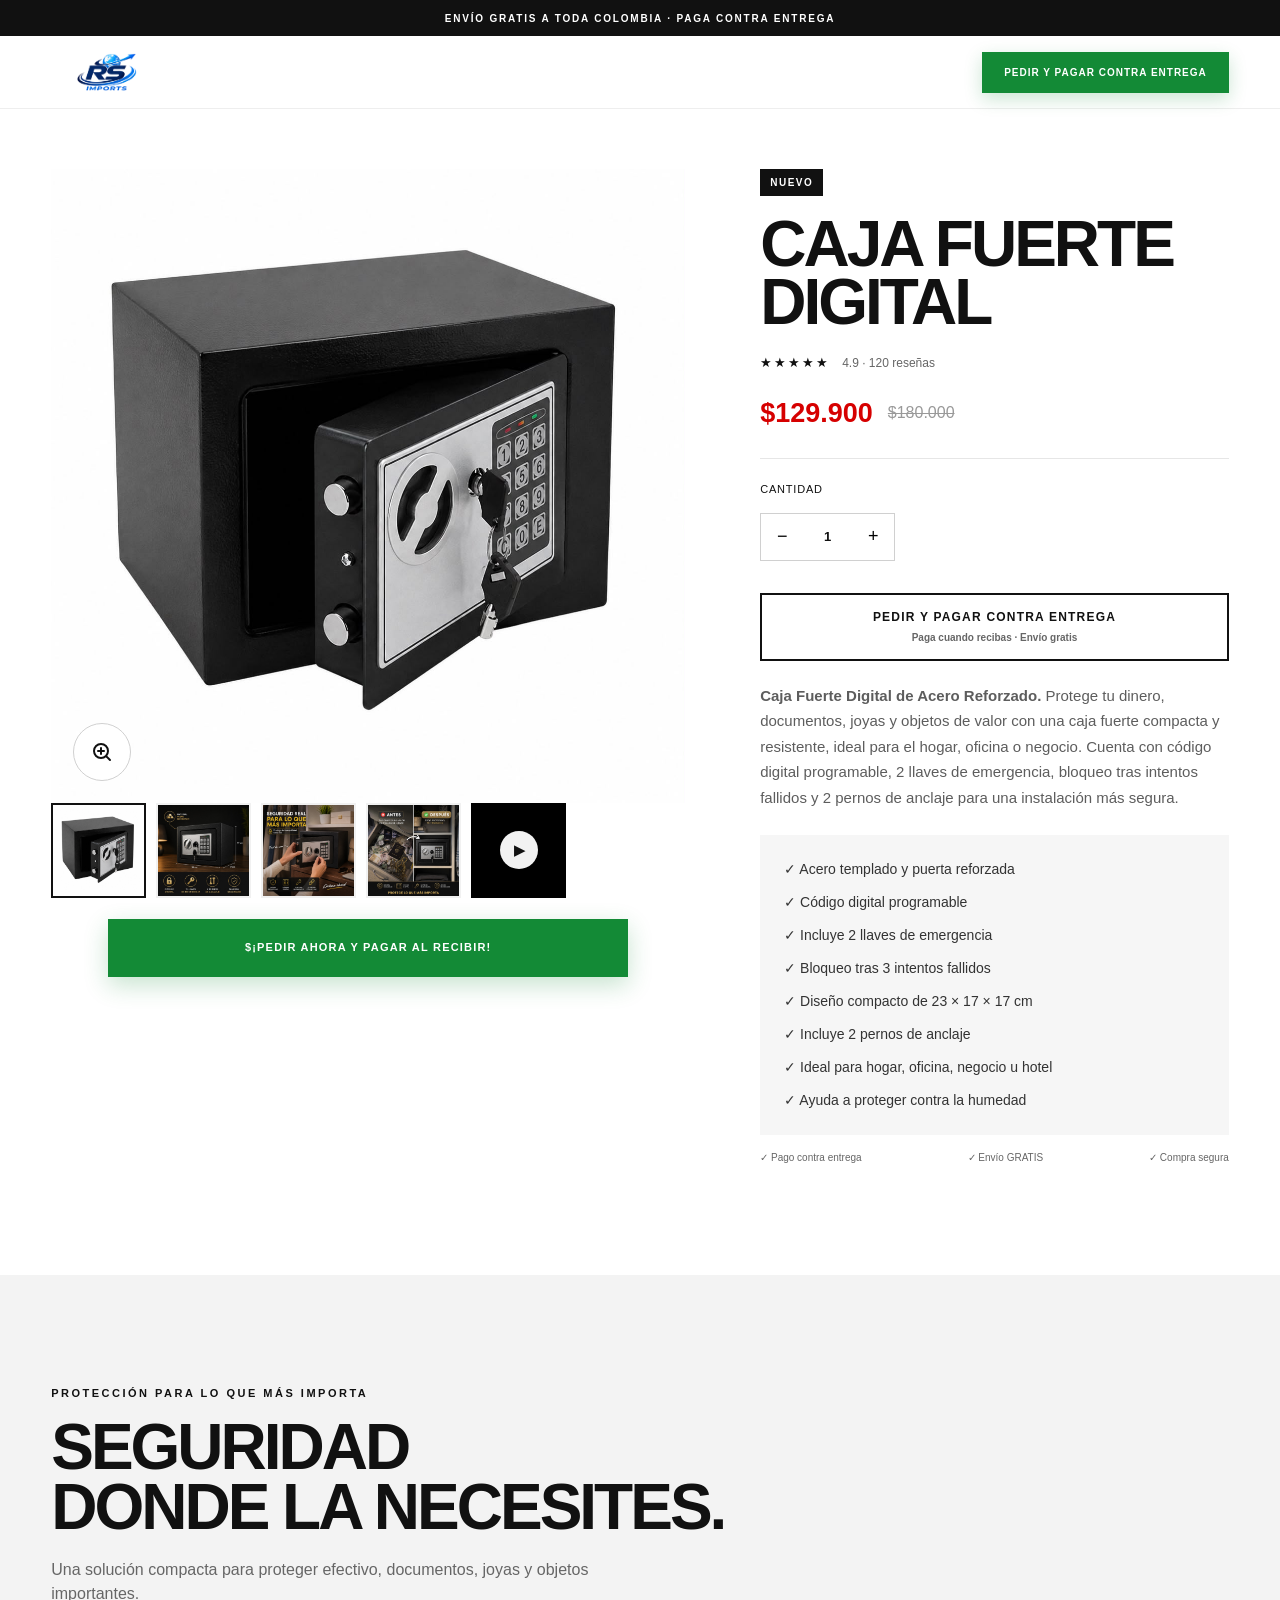
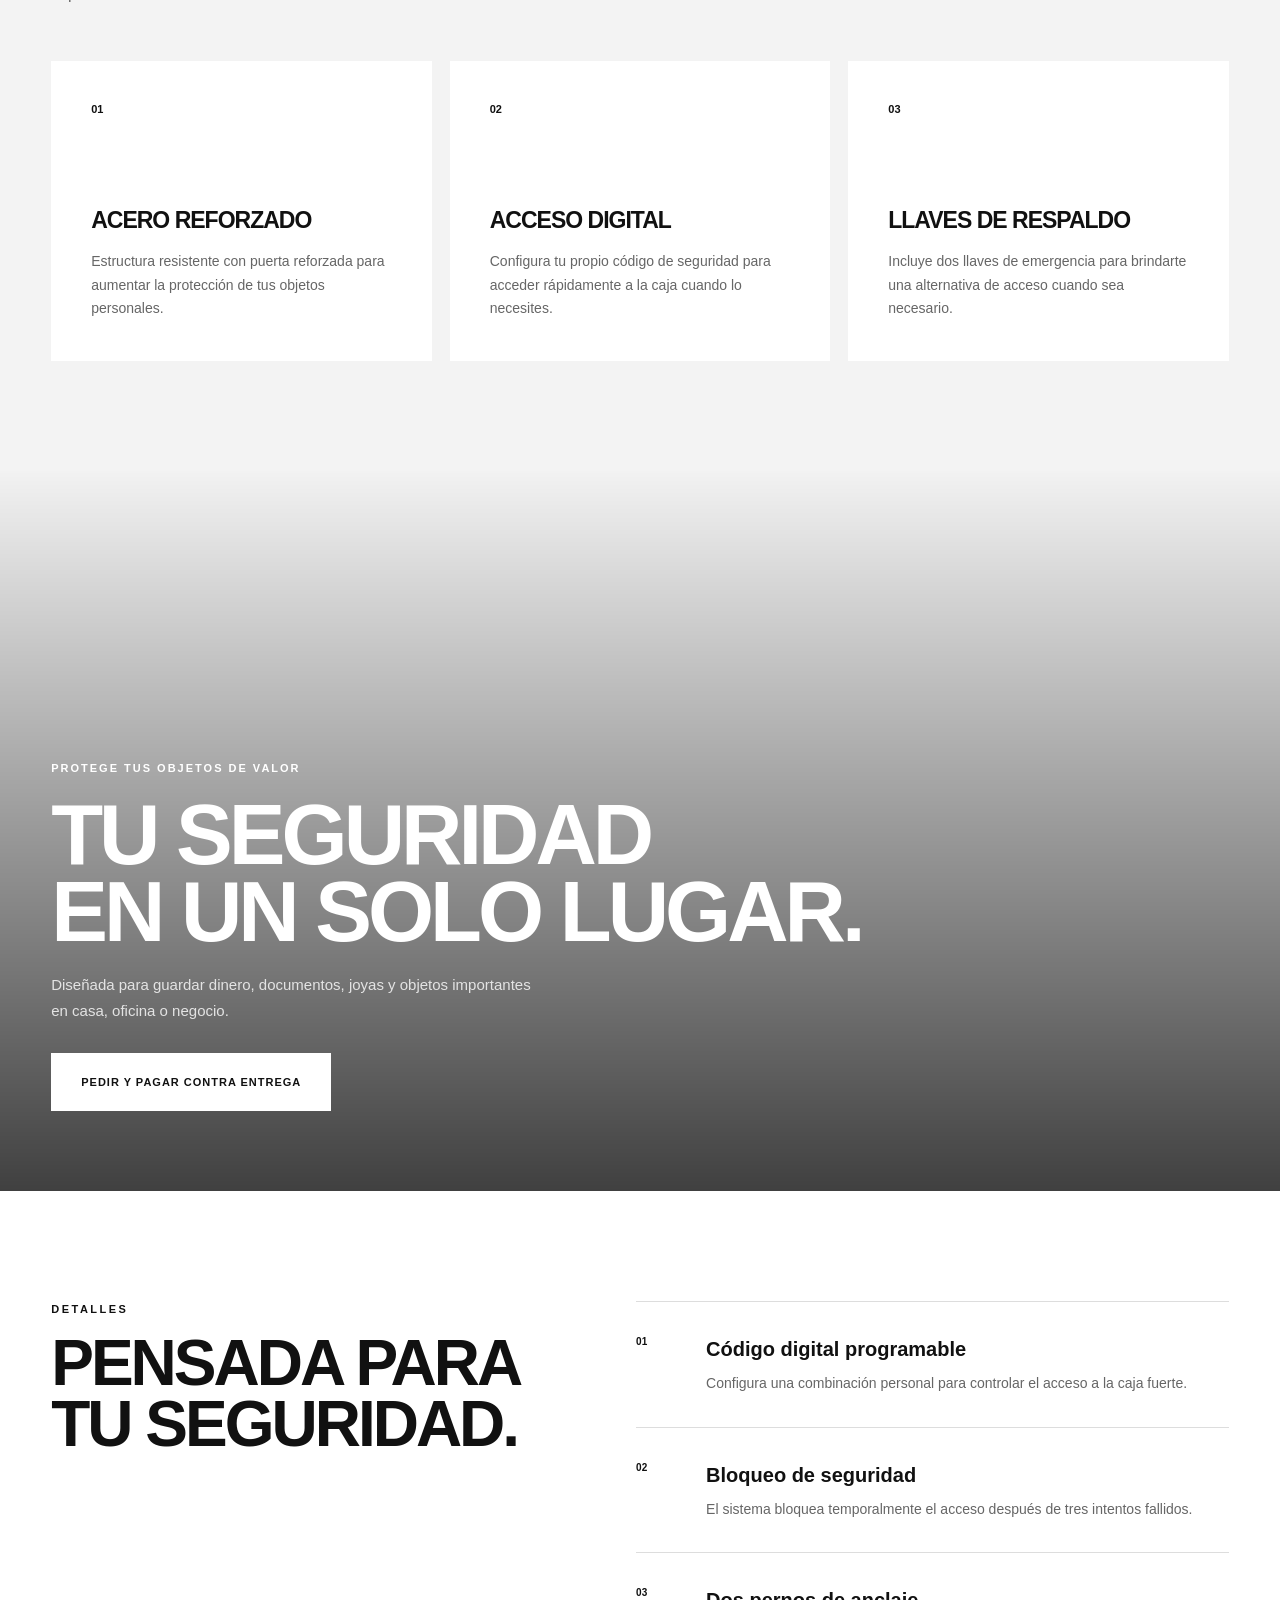
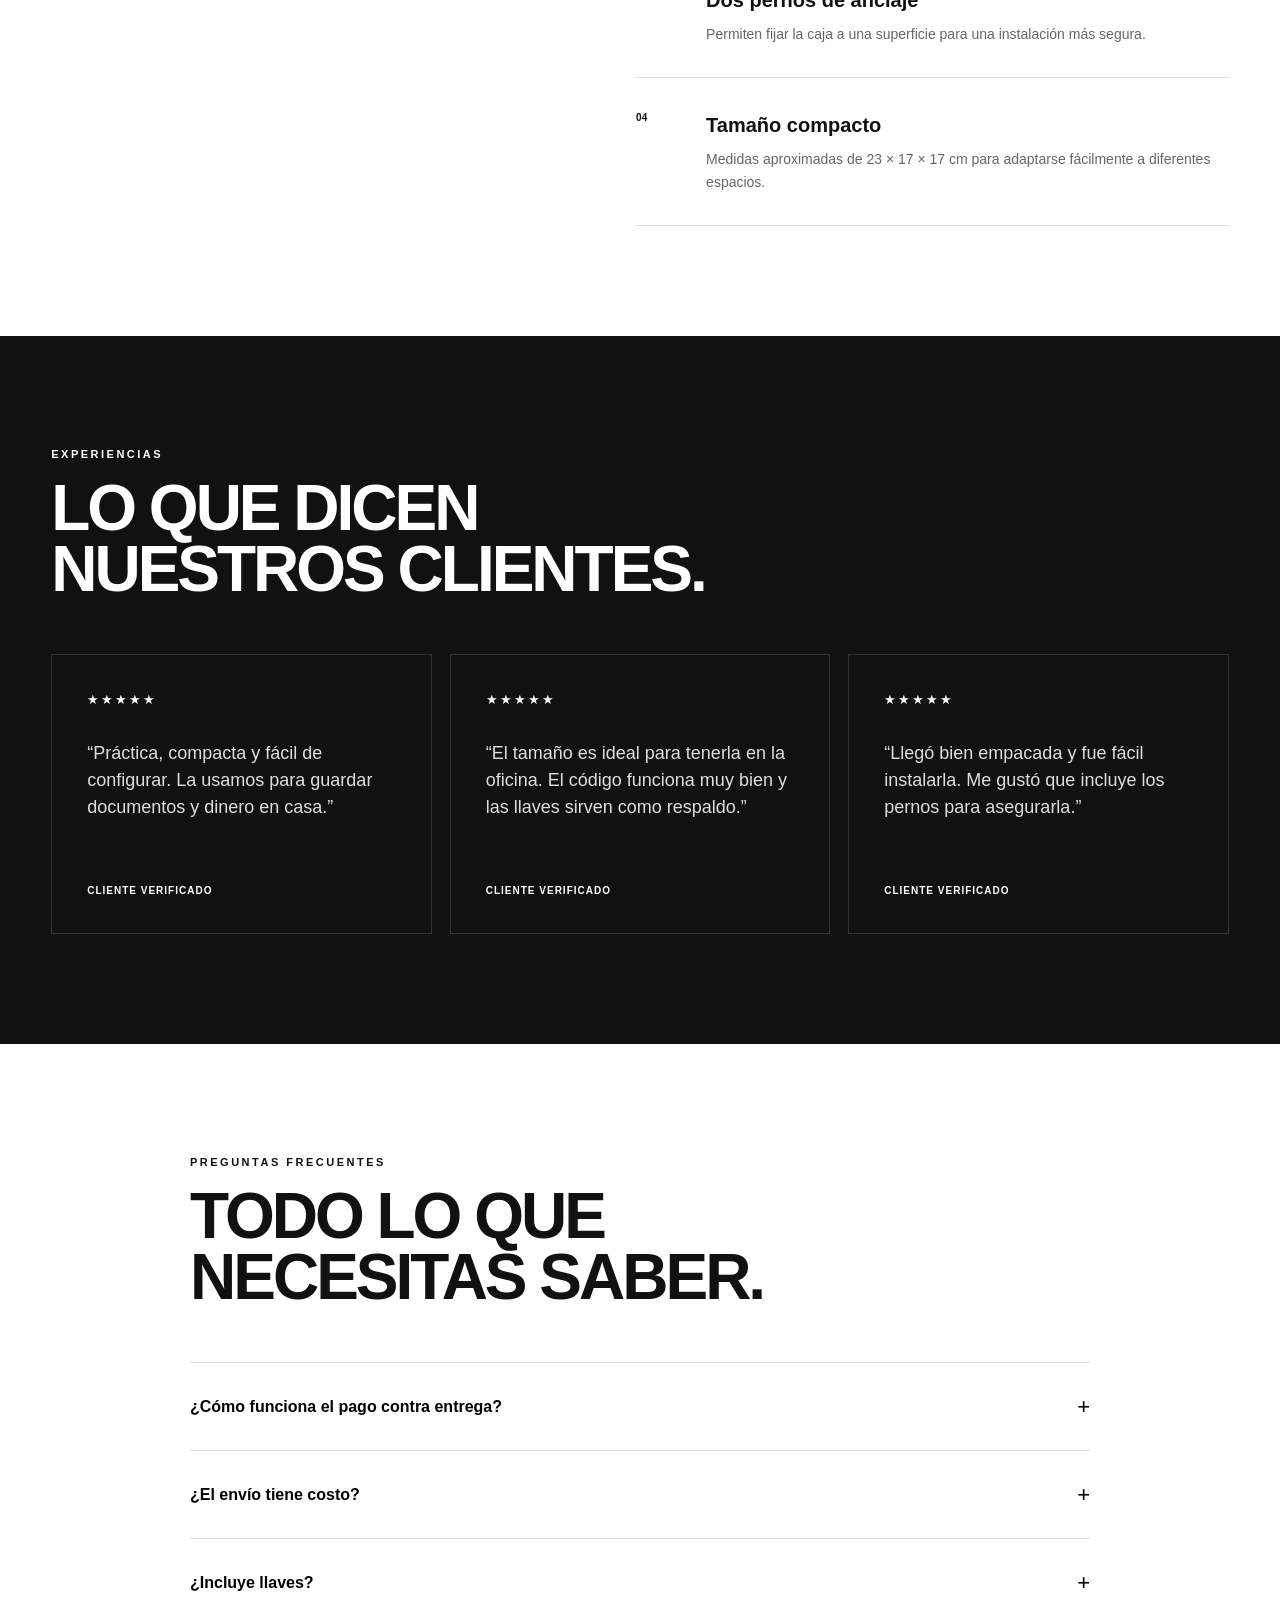
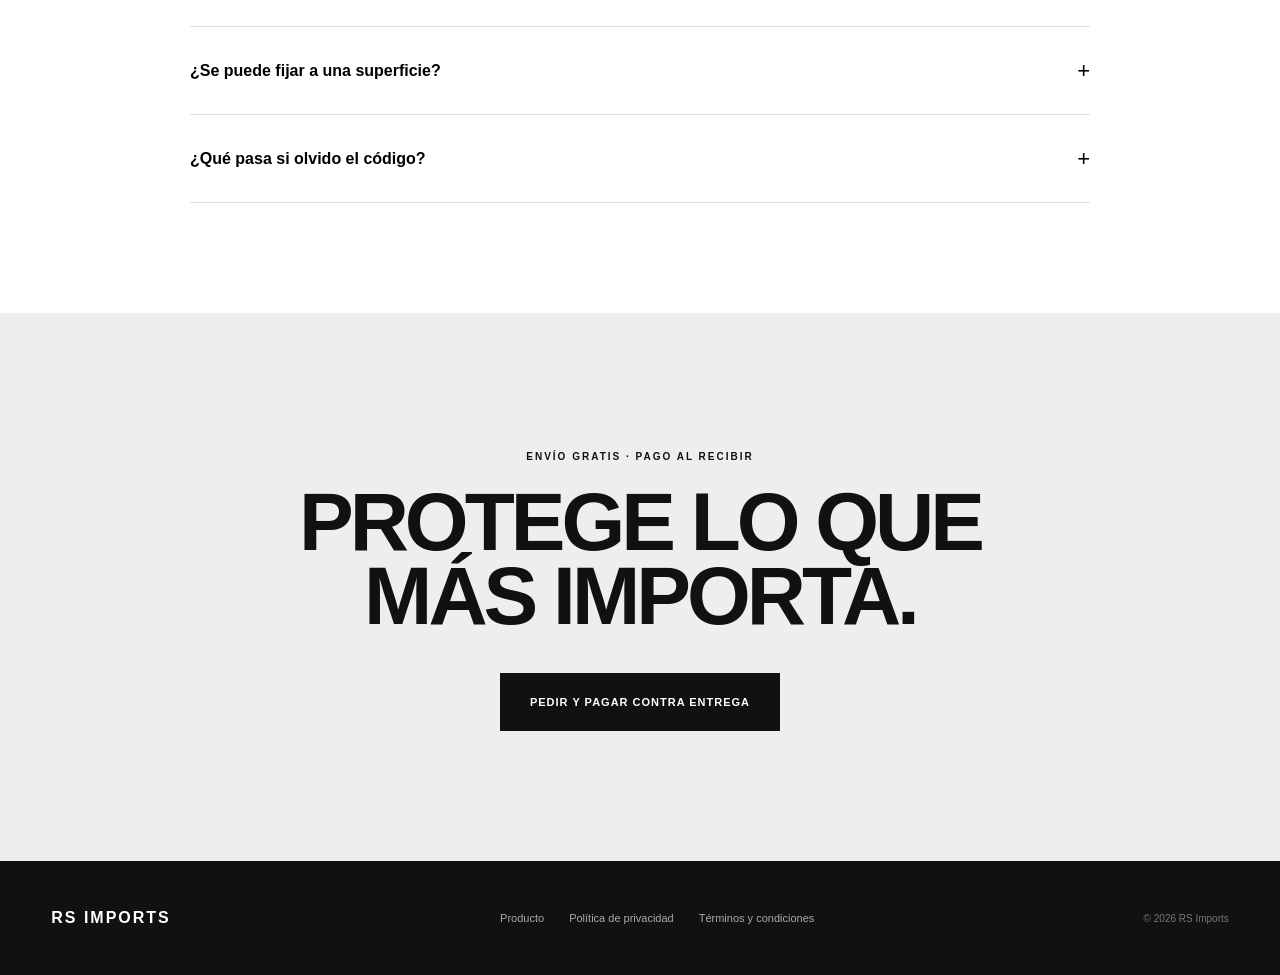
==== commit 5e617b06: "Update index.html" ====
--- a/index.html
+++ b/index.html
@@ -1,9 +1,7 @@
 <!DOCTYPE html>
-
 <html lang="es">
 
 <head>
-
   <meta charset="UTF-8">
 
   <meta
@@ -24,7 +22,6 @@
     rel="stylesheet"
     href="./css/styles.css"
   >
-
 </head>
 
 
@@ -32,13 +29,11 @@
 
 
   <!-- =========================================
-       ANNOUNCEMENT BAR
+       BARRA SUPERIOR
   ========================================== -->
 
   <div class="announcement-bar">
-
     ENVÍO GRATIS A TODA COLOMBIA · PAGA CONTRA ENTREGA
-
   </div>
 
 
@@ -50,7 +45,6 @@
   <header class="header">
 
     <div class="container header-content">
-
 
       <a
         href="#inicio"
@@ -72,12 +66,9 @@
         class="header-button"
         type="button"
       >
-
         PEDIR Y PAGAR CONTRA ENTREGA
-
       </button>
 
-
     </div>
 
   </header>
@@ -85,18 +76,21 @@
 
 
   <!-- =========================================
-       PRODUCTO
+       CONTENIDO
   ========================================== -->
 
   <main>
 
+
+    <!-- =========================================
+         PRODUCTO
+    ========================================== -->
 
     <section
       id="inicio"
       class="product-section"
     >
 
-
       <div class="container product-grid">
 
 
@@ -107,10 +101,9 @@
         <div class="product-gallery">
 
 
+          <!-- FOTO / VIDEO PRINCIPAL -->
+
           <div class="main-media-wrapper">
-
-
-            <!-- FOTO PRINCIPAL -->
 
             <img
               id="main-product-image"
@@ -119,9 +112,6 @@
               alt="Caja Fuerte Digital de Acero Reforzado"
             >
 
-
-
-            <!-- VIDEO PRINCIPAL -->
 
             <video
               id="main-product-video"
@@ -141,26 +131,7 @@
             </video>
 
 
-
-            <!-- =================================
-                 BOTÓN SOBRE FOTO
-            ================================== -->
-
-            <button
-              id="gallery-cod-button"
-              class="gallery-cod-button"
-              type="button"
-            >
-
-              PEDIR Y PAGAR CONTRA ENTREGA
-
-            </button>
-
-
-
-            <!-- =================================
-                 ZOOM
-            ================================== -->
+            <!-- ZOOM -->
 
             <button
               id="zoom-button"
@@ -204,7 +175,6 @@
               </svg>
 
             </button>
-
 
           </div>
 
@@ -303,7 +273,6 @@
               aria-label="Ver video"
             >
 
-
               <video
                 class="video-thumbnail-preview"
                 muted
@@ -322,16 +291,38 @@
               <span class="video-thumbnail-overlay">
 
                 <span class="video-play-icon">
-
                   ▶
-
                 </span>
 
               </span>
 
-
             </button>
 
+          </div>
+
+
+
+          <!-- =====================================
+               CTA BAJO LAS MINIATURAS
+          ====================================== -->
+
+          <div class="gallery-cod-button-row">
+
+            <button
+              id="gallery-cod-button"
+              class="gallery-cod-button"
+              type="button"
+            >
+
+              <span class="gallery-cod-icon">
+                $
+              </span>
+
+              <span class="gallery-cod-text">
+                ¡PEDIR AHORA Y PAGAR AL RECIBIR!
+              </span>
+
+            </button>
 
           </div>
 
@@ -348,18 +339,14 @@
 
 
           <span class="product-tag">
-
             NUEVO
-
           </span>
 
 
           <h1>
-
             CAJA FUERTE
             <br>
             DIGITAL
-
           </h1>
 
 
@@ -369,15 +356,11 @@
           <div class="rating">
 
             <span class="stars">
-
               ★★★★★
-
             </span>
 
             <small>
-
               4.9 · 120 reseñas
-
             </small>
 
           </div>
@@ -389,53 +372,39 @@
           <div class="product-price">
 
             <span class="current-price">
-
               $129.900
-
             </span>
 
             <span class="old-price">
-
               $180.000
-
             </span>
 
           </div>
 
 
 
-          <!-- =====================================
-               CANTIDAD
-          ====================================== -->
+          <!-- CANTIDAD -->
 
           <div class="product-option">
 
-
             <p class="option-title">
-
               CANTIDAD
-
             </p>
 
 
             <div class="quantity-selector">
-
 
               <button
                 id="decrease-quantity"
                 type="button"
                 aria-label="Disminuir cantidad"
               >
-
                 −
-
               </button>
 
 
               <span id="quantity">
-
                 1
-
               </span>
 
 
@@ -444,22 +413,16 @@
                 type="button"
                 aria-label="Aumentar cantidad"
               >
-
                 +
-
               </button>
 
-
-            </div>
-
+            </div>
 
           </div>
 
 
 
-          <!-- =====================================
-               BOTÓN PRINCIPAL CONTRA ENTREGA
-          ====================================== -->
+          <!-- CTA PRINCIPAL -->
 
           <button
             id="cod-buy-button"
@@ -467,28 +430,19 @@
             type="button"
           >
 
-
             <strong>
-
               PEDIR Y PAGAR CONTRA ENTREGA
-
             </strong>
 
-
             <span>
-
               Paga cuando recibas · Envío gratis
-
             </span>
 
-
           </button>
 
 
 
-          <!-- =====================================
-               DESCRIPCIÓN
-          ====================================== -->
+          <!-- DESCRIPCIÓN -->
 
           <p class="product-description">
 
@@ -510,12 +464,9 @@
 
 
 
-          <!-- =====================================
-               BENEFICIOS RÁPIDOS
-          ====================================== -->
+          <!-- BENEFICIOS -->
 
           <div class="quick-benefits">
-
 
             <span>
               ✓ Acero templado y puerta reforzada
@@ -549,41 +500,31 @@
               ✓ Ayuda a proteger contra la humedad
             </span>
 
-
           </div>
 
 
 
-          <!-- =====================================
-               INFO COMPRA
-          ====================================== -->
+          <!-- INFO COMPRA -->
 
           <div class="payment-info">
-
 
             <span>
               ✓ Pago contra entrega
             </span>
 
-
             <span>
               ✓ Envío GRATIS
             </span>
 
-
             <span>
               ✓ Compra segura
             </span>
 
-
           </div>
 
-
         </div>
 
-
       </div>
-
 
     </section>
 
@@ -595,35 +536,25 @@
 
     <section class="section benefits-section">
 
-
       <div class="container">
 
-
         <div class="section-heading">
-
 
           <span>
             PROTECCIÓN PARA LO QUE MÁS IMPORTA
           </span>
 
-
           <h2>
-
             SEGURIDAD
             <br>
             DONDE LA NECESITES.
-
           </h2>
 
-
           <p>
-
             Una solución compacta para proteger efectivo,
             documentos, joyas y objetos importantes.
-
           </p>
 
-
         </div>
 
 
@@ -633,98 +564,66 @@
 
           <article class="benefit-card">
 
-
             <span class="benefit-number">
-
               01
-
             </span>
 
-
             <h3>
-
               ACERO REFORZADO
-
             </h3>
 
-
             <p>
-
               Estructura resistente con puerta reforzada
               para aumentar la protección de tus objetos
               personales.
-
             </p>
 
-
           </article>
 
 
 
           <article class="benefit-card">
 
-
             <span class="benefit-number">
-
               02
-
             </span>
 
-
             <h3>
-
               ACCESO DIGITAL
-
             </h3>
 
-
             <p>
-
               Configura tu propio código de seguridad para
               acceder rápidamente a la caja cuando lo
               necesites.
-
             </p>
 
-
           </article>
 
 
 
           <article class="benefit-card">
 
-
             <span class="benefit-number">
-
               03
-
             </span>
 
-
             <h3>
-
               LLAVES DE RESPALDO
-
             </h3>
 
-
             <p>
-
               Incluye dos llaves de emergencia para
               brindarte una alternativa de acceso cuando
               sea necesario.
-
             </p>
 
-
           </article>
 
 
         </div>
 
-
       </div>
-
 
     </section>
 
@@ -736,35 +635,26 @@
 
     <section class="banner-section">
 
-
       <div class="banner-overlay"></div>
 
-
       <div class="container banner-content">
 
-
         <span>
-
           PROTEGE TUS OBJETOS DE VALOR
-
         </span>
 
 
         <h2>
-
           TU SEGURIDAD
           <br>
           EN UN SOLO LUGAR.
-
         </h2>
 
 
         <p>
-
           Diseñada para guardar dinero, documentos,
           joyas y objetos importantes en casa,
           oficina o negocio.
-
         </p>
 
 
@@ -773,14 +663,10 @@
           id="banner-cod-button"
           type="button"
         >
-
           PEDIR Y PAGAR CONTRA ENTREGA
-
         </button>
 
-
       </div>
-
 
     </section>
 
@@ -792,29 +678,20 @@
 
     <section class="section">
 
-
       <div class="container features-grid">
 
-
         <div class="features-title">
 
-
           <span>
-
             DETALLES
-
           </span>
 
-
           <h2>
-
             PENSADA PARA
             <br>
             TU SEGURIDAD.
-
           </h2>
 
-
         </div>
 
 
@@ -824,11 +701,7 @@
 
           <article class="feature">
 
-
-            <span>
-              01
-            </span>
-
+            <span>01</span>
 
             <div>
 
@@ -837,26 +710,19 @@
               </h3>
 
               <p>
-
                 Configura una combinación personal para
                 controlar el acceso a la caja fuerte.
-
               </p>
 
             </div>
 
-
           </article>
 
 
 
           <article class="feature">
 
-
-            <span>
-              02
-            </span>
-
+            <span>02</span>
 
             <div>
 
@@ -865,26 +731,19 @@
               </h3>
 
               <p>
-
                 El sistema bloquea temporalmente el acceso
                 después de tres intentos fallidos.
-
               </p>
 
             </div>
 
-
           </article>
 
 
 
           <article class="feature">
 
-
-            <span>
-              03
-            </span>
-
+            <span>03</span>
 
             <div>
 
@@ -893,26 +752,19 @@
               </h3>
 
               <p>
-
                 Permiten fijar la caja a una superficie
                 para una instalación más segura.
-
               </p>
 
             </div>
 
-
           </article>
 
 
 
           <article class="feature">
 
-
-            <span>
-              04
-            </span>
-
+            <span>04</span>
 
             <div>
 
@@ -921,24 +773,19 @@
               </h3>
 
               <p>
-
                 Medidas aproximadas de
                 23 × 17 × 17 cm para adaptarse
                 fácilmente a diferentes espacios.
-
               </p>
 
             </div>
 
-
           </article>
 
 
         </div>
 
-
       </div>
-
 
     </section>
 
@@ -950,29 +797,20 @@
 
     <section class="section reviews-section">
 
-
       <div class="container">
 
-
         <div class="section-heading review-heading">
 
-
           <span>
-
             EXPERIENCIAS
-
           </span>
 
-
           <h2>
-
             LO QUE DICEN
             <br>
             NUESTROS CLIENTES.
-
           </h2>
 
-
         </div>
 
 
@@ -982,98 +820,66 @@
 
           <article class="review-card">
 
-
             <div class="stars">
-
               ★★★★★
-
-            </div>
-
+            </div>
 
             <p>
-
               “Práctica, compacta y fácil de configurar.
               La usamos para guardar documentos y dinero
               en casa.”
-
             </p>
 
-
             <strong>
-
               CLIENTE VERIFICADO
-
             </strong>
 
-
           </article>
 
 
 
           <article class="review-card">
 
-
             <div class="stars">
-
               ★★★★★
-
-            </div>
-
+            </div>
 
             <p>
-
               “El tamaño es ideal para tenerla en la
               oficina. El código funciona muy bien y las
               llaves sirven como respaldo.”
-
             </p>
 
-
             <strong>
-
               CLIENTE VERIFICADO
-
             </strong>
 
-
           </article>
 
 
 
           <article class="review-card">
 
-
             <div class="stars">
-
               ★★★★★
-
-            </div>
-
+            </div>
 
             <p>
-
               “Llegó bien empacada y fue fácil instalarla.
               Me gustó que incluye los pernos para
               asegurarla.”
-
             </p>
 
-
             <strong>
-
               CLIENTE VERIFICADO
-
             </strong>
 
-
           </article>
 
 
         </div>
 
-
       </div>
-
 
     </section>
 
@@ -1085,29 +891,20 @@
 
     <section class="section">
 
-
       <div class="container faq-container">
 
-
         <div class="section-heading">
 
-
           <span>
-
             PREGUNTAS FRECUENTES
-
           </span>
 
-
           <h2>
-
             TODO LO QUE
             <br>
             NECESITAS SABER.
-
           </h2>
 
-
         </div>
 
 
@@ -1115,242 +912,165 @@
         <div class="faq-list">
 
 
-          <!-- FAQ 1 -->
-
           <div class="faq-item">
-
 
             <button
               class="faq-question"
               type="button"
             >
 
-
               <span class="faq-title">
-
                 ¿Cómo funciona el pago contra entrega?
-
               </span>
 
-
               <span class="faq-icon">
-
                 +
-
               </span>
 
-
             </button>
 
 
             <div class="faq-answer">
 
-
               <p>
-
                 Realizas tu pedido en nuestra página y
                 pagas cuando recibas el producto en la
                 dirección registrada.
-
               </p>
 
-
-            </div>
-
+            </div>
 
           </div>
 
 
 
-          <!-- FAQ 2 -->
-
           <div class="faq-item">
-
 
             <button
               class="faq-question"
               type="button"
             >
 
-
               <span class="faq-title">
-
                 ¿El envío tiene costo?
-
               </span>
 
-
               <span class="faq-icon">
-
                 +
-
               </span>
 
-
             </button>
 
 
             <div class="faq-answer">
 
-
               <p>
-
                 No. El envío de esta oferta es GRATIS
                 a toda Colombia.
-
               </p>
 
-
-            </div>
-
+            </div>
 
           </div>
 
 
 
-          <!-- FAQ 3 -->
-
           <div class="faq-item">
-
 
             <button
               class="faq-question"
               type="button"
             >
 
-
               <span class="faq-title">
-
                 ¿Incluye llaves?
-
               </span>
 
-
               <span class="faq-icon">
-
                 +
-
               </span>
 
-
             </button>
 
 
             <div class="faq-answer">
 
-
               <p>
-
                 Sí. La caja fuerte incluye dos llaves
                 de emergencia como método alternativo
                 de acceso.
-
               </p>
 
-
-            </div>
-
+            </div>
 
           </div>
 
 
 
-          <!-- FAQ 4 -->
-
           <div class="faq-item">
-
 
             <button
               class="faq-question"
               type="button"
             >
 
-
               <span class="faq-title">
-
                 ¿Se puede fijar a una superficie?
-
               </span>
 
-
               <span class="faq-icon">
-
                 +
-
               </span>
 
-
             </button>
 
 
             <div class="faq-answer">
 
-
               <p>
-
                 Sí. Incluye dos pernos de anclaje para
                 facilitar una instalación más segura.
-
               </p>
 
-
-            </div>
-
+            </div>
 
           </div>
 
 
 
-          <!-- FAQ 5 -->
-
           <div class="faq-item">
-
 
             <button
               class="faq-question"
               type="button"
             >
 
-
               <span class="faq-title">
-
                 ¿Qué pasa si olvido el código?
-
               </span>
 
-
               <span class="faq-icon">
-
                 +
-
               </span>
 
-
             </button>
 
 
             <div class="faq-answer">
 
-
               <p>
-
                 Puedes utilizar las llaves de emergencia
                 incluidas para acceder a la caja.
-
               </p>
 
-
-            </div>
-
+            </div>
 
           </div>
 
 
         </div>
 
-
       </div>
-
 
     </section>
 
@@ -1362,23 +1082,17 @@
 
     <section class="final-cta">
 
-
       <div class="container">
 
-
         <span>
-
           ENVÍO GRATIS · PAGO AL RECIBIR
-
         </span>
 
 
         <h2>
-
           PROTEGE LO QUE
           <br>
           MÁS IMPORTA.
-
         </h2>
 
 
@@ -1387,14 +1101,10 @@
           class="final-cod-button"
           type="button"
         >
-
           PEDIR Y PAGAR CONTRA ENTREGA
-
         </button>
 
-
       </div>
-
 
     </section>
 
@@ -1409,78 +1119,54 @@
 
   <footer class="footer">
 
-
     <div class="container footer-content">
 
-
       <strong>
-
         RS IMPORTS
-
       </strong>
 
 
       <div class="footer-links">
 
-
         <a href="#inicio">
-
           Producto
-
         </a>
 
-
         <a href="#">
-
           Política de privacidad
-
         </a>
 
-
         <a href="#">
-
           Términos y condiciones
-
         </a>
 
-
       </div>
 
 
       <p>
-
         © 2026 RS Imports
-
       </p>
 
-
     </div>
 
-
   </footer>
 
 
 
   <!-- =========================================
-       MOBILE STICKY CTA
+       MOBILE CTA
   ========================================== -->
 
   <div class="mobile-buy-bar">
 
-
     <div class="mobile-price">
 
       <small>
-
         PRECIO
-
       </small>
 
-
       <strong>
-
         $129.900
-
       </strong>
 
     </div>
@@ -1490,20 +1176,17 @@
       id="mobile-cod-button"
       type="button"
     >
-
       PEDIR Y PAGAR
       <br>
       CONTRA ENTREGA
-
     </button>
 
-
   </div>
 
 
 
   <!-- =========================================
-       MODAL ZOOM
+       ZOOM
   ========================================== -->
 
   <div
@@ -1511,7 +1194,6 @@
     class="zoom-modal"
     aria-hidden="true"
   >
-
 
     <button
       id="zoom-close"
@@ -1519,14 +1201,11 @@
       type="button"
       aria-label="Cerrar zoom"
     >
-
       ×
-
     </button>
 
 
     <div class="zoom-image-container">
-
 
       <img
         id="zoom-image"
@@ -1535,23 +1214,19 @@
         alt="Vista ampliada de la Caja Fuerte Digital"
       >
 
-
     </div>
 
 
     <span class="zoom-help">
-
       Haz clic en la imagen para ampliar
-
     </span>
 
-
   </div>
 
 
 
   <!-- =========================================
-       CHECKOUT OVERLAY
+       OVERLAY CHECKOUT
   ========================================== -->
 
   <div
@@ -1571,7 +1246,6 @@
     aria-hidden="true"
   >
 
-
     <div class="checkout-container">
 
 
@@ -1579,23 +1253,15 @@
 
       <div class="checkout-header">
 
-
         <div>
 
-
           <span class="checkout-label">
-
             FINALIZA TU PEDIDO
-
           </span>
 
-
           <h2>
-
             Datos de entrega
-
           </h2>
-
 
         </div>
 
@@ -1606,12 +1272,9 @@
           type="button"
           aria-label="Cerrar checkout"
         >
-
           ×
-
         </button>
 
-
       </div>
 
 
@@ -1619,13 +1282,10 @@
       <div class="checkout-grid">
 
 
-        <!-- =====================================
-             FORMULARIO
-        ====================================== -->
+        <!-- FORMULARIO -->
 
         <div class="checkout-form-wrapper">
 
-
           <form id="checkout-form">
 
 
@@ -1633,11 +1293,8 @@
 
             <div class="checkout-section">
 
-
               <h3>
-
                 Información de contacto
-
               </h3>
 
 
@@ -1646,13 +1303,9 @@
 
                 <div class="checkout-field full">
 
-
                   <label for="customer-name">
-
                     Nombre completo *
-
                   </label>
-
 
                   <input
                     id="customer-name"
@@ -1663,20 +1316,15 @@
                     required
                   >
 
-
                 </div>
 
 
 
                 <div class="checkout-field">
 
-
                   <label for="customer-phone">
-
                     Celular *
-
                   </label>
-
 
                   <input
                     id="customer-phone"
@@ -1688,20 +1336,15 @@
                     required
                   >
 
-
                 </div>
 
 
 
                 <div class="checkout-field">
 
-
                   <label for="customer-email">
-
                     Correo electrónico
-
                   </label>
-
 
                   <input
                     id="customer-email"
@@ -1711,28 +1354,21 @@
                     autocomplete="email"
                   >
 
-
                 </div>
 
 
               </div>
 
-
-            </div>
-
-
-
-            <!-- =================================
-                 DIRECCIÓN
-            ================================== -->
+            </div>
+
+
+
+            <!-- DIRECCIÓN -->
 
             <div class="checkout-section">
 
-
               <h3>
-
                 Dirección de entrega
-
               </h3>
 
 
@@ -1741,13 +1377,9 @@
 
                 <div class="checkout-field">
 
-
                   <label for="customer-department">
-
                     Departamento *
-
                   </label>
-
 
                   <input
                     id="customer-department"
@@ -1757,20 +1389,15 @@
                     required
                   >
 
-
                 </div>
 
 
 
                 <div class="checkout-field">
 
-
                   <label for="customer-city">
-
                     Ciudad *
-
                   </label>
-
 
                   <input
                     id="customer-city"
@@ -1780,20 +1407,15 @@
                     required
                   >
 
-
                 </div>
 
 
 
                 <div class="checkout-field full">
 
-
                   <label for="customer-address">
-
                     Dirección completa *
-
                   </label>
-
 
                   <input
                     id="customer-address"
@@ -1804,20 +1426,15 @@
                     required
                   >
 
-
                 </div>
 
 
 
                 <div class="checkout-field">
 
-
                   <label for="customer-neighborhood">
-
                     Barrio
-
                   </label>
-
 
                   <input
                     id="customer-neighborhood"
@@ -1826,20 +1443,15 @@
                     placeholder="Ej: Laureles"
                   >
 
-
                 </div>
 
 
 
                 <div class="checkout-field">
 
-
                   <label for="customer-reference">
-
                     Referencia
-
                   </label>
-
 
                   <input
                     id="customer-reference"
@@ -1848,20 +1460,15 @@
                     placeholder="Ej: Edificio gris"
                   >
 
-
                 </div>
 
 
 
                 <div class="checkout-field full">
 
-
                   <label for="customer-notes">
-
                     Indicaciones adicionales
-
                   </label>
-
 
                   <textarea
                     id="customer-notes"
@@ -1869,83 +1476,56 @@
                     placeholder="Información adicional para realizar la entrega"
                   ></textarea>
 
-
                 </div>
 
 
               </div>
 
-
-            </div>
-
-
-
-            <!-- =================================
-                 PAGO CONTRA ENTREGA
-            ================================== -->
+            </div>
+
+
+
+            <!-- PAGO -->
 
             <div class="checkout-section">
 
-
               <h3>
-
                 Forma de pago
-
               </h3>
 
 
               <div class="cod-payment-info">
 
-
                 <div class="cod-payment-check">
-
                   ✓
-
                 </div>
 
 
                 <div>
 
-
                   <strong>
-
                     PAGO CONTRA ENTREGA
-
                   </strong>
 
-
                   <p>
-
-                    Paga únicamente cuando recibas
-                    tu pedido.
-
+                    Paga únicamente cuando recibas tu pedido.
                   </p>
 
-
                   <small>
-
-                    No necesitas realizar ningún
-                    pago anticipado.
-
+                    No necesitas realizar ningún pago anticipado.
                   </small>
 
-
                 </div>
 
-
               </div>
 
-
-            </div>
-
-
-
-            <!-- =================================
-                 CONFIRMACIÓN
-            ================================== -->
+            </div>
+
+
+
+            <!-- CONFIRMACIÓN -->
 
             <label class="order-confirmation">
-
 
               <input
                 id="order-confirmation"
@@ -1955,2017 +1535,40 @@
 
 
               <span>
-
                 Confirmo que los datos ingresados son
                 correctos y que recibiré el pedido
                 en la dirección indicada.
-
               </span>
 
-
             </label>
 
 
 
-            <!-- =================================
-                 CONFIRMAR
-            ================================== -->
+            <!-- CONFIRMAR -->
 
             <button
               id="confirm-order-button"
               class="confirm-order-button"
               type="submit"
             >
-
               CONFIRMAR PEDIDO CONTRA ENTREGA
-
             </button>
 
 
             <p class="checkout-security">
-
               Tus datos serán utilizados únicamente
               para gestionar y entregar tu pedido.
-
             </p>
 
-
           </form>
 
-
         </div>
 
 
 
-        <!-- =====================================
-             RESUMEN
-        ====================================== -->
+        <!-- RESUMEN -->
 
         <aside class="checkout-summary">
-
-
-          <span class="checkout-summary-label">
-
-            RESUMEN DEL PEDIDO
-
-          </span>
-
-
-
-          <div class="checkout-product">
-
-
-            <div class="checkout-product-image">
-
-
-              <img
-                src="./assets/imagen caja fuerte 01. jpg.jpeg"
-                alt="Caja Fuerte Digital"
-              >
-
-
-              <span
-                id="checkout-product-quantity"
-                class="checkout-product-quantity"
-              >
-
-                1
-
-              </span>
-
-
-            </div>
-
-
-
-            <div class="checkout-product-info">
-
-
-              <strong>
-
-                Caja Fuerte Digital
-
-              </strong>
-
-
-              <span>
-
-                Acero reforzado
-
-              </span>
-
-
-              <b id="checkout-product-price">
-
-                $129.900
-
-              </b>
-
-
-            </div>
-
-
-          </div>
-
-
-
-          <!-- TOTALES -->
-
-          <div class="checkout-totals">
-
-
-            <div>
-
-
-              <span>
-
-                Subtotal
-
-              </span>
-
-
-              <strong id="checkout-subtotal">
-
-                $129.900
-
-              </strong>
-
-
-            </div>
-
-
-
-            <div>
-
-
-              <span>
-
-                Envío
-
-              </span>
-
-
-              <strong class="checkout-free">
-
-                GRATIS
-
-              </strong>
-
-
-            </div>
-
-
-          </div>
-
-
-
-          <div class="checkout-total">
-
-
-            <span>
-
-              TOTAL
-
-            </span>
-
-
-            <strong id="checkout-total">
-
-              $129.900
-
-            </strong>
-
-
-          </div>
-
-
-
-          <!-- PAGO -->
-
-          <div class="checkout-cod-message">
-
-
-            <strong>
-
-              ✓ PAGO CONTRA ENTREGA
-
-            </strong>
-
-
-            <p>
-
-              Pagarás el total de tu pedido
-              cuando lo recibas.
-
-            </p>
-
-
-          </div>
-
-
-        </aside>
-
-
-      </div>
-
-
-    </div>
-
-
-  </section>
-
-
-
-  <!-- =========================================
-       PEDIDO CONFIRMADO
-  ========================================== -->
-
-  <div
-    id="order-success"
-    class="order-success"
-  >
-
-
-    <div class="order-success-box">
-
-
-      <div class="success-check">
-
-        ✓
-
-      </div>
-
-
-      <span>
-
-        PEDIDO RECIBIDO
-
-      </span>
-
-
-      <h2>
-
-        ¡Tu pedido ha sido confirmado!
-
-      </h2>
-
-
-      <p>
-
-        Hemos recibido correctamente tus datos.
-        Tu pedido será procesado para entrega.
-
-      </p>
-
-
-
-      <div class="success-summary">
-
-
-        <div>
-
-
-          <span>
-
-            Pedido
-
-          </span>
-
-
-          <strong id="success-order-id">
-
-            Por confirmar
-
-          </strong>
-
-
-        </div>
-
-
-
-        <div>
-
-
-          <span>
-
-            Producto
-
-          </span>
-
-
-          <strong>
-
-            Caja Fuerte Digital
-
-          </strong>
-
-
-        </div>
-
-
-
-        <div>
-
-
-          <span>
-
-            Forma de pago
-
-          </span>
-
-
-          <strong>
-
-            Contra entrega
-
-          </strong>
-
-
-        </div>
-
-
-
-        <div>
-
-
-          <span>
-
-            Envío
-
-          </span>
-
-
-          <strong>
-
-            GRATIS
-
-          </strong>
-
-
-        </div><!DOCTYPE html>
-<html lang="es">
-
-<head>
-
-  <meta charset="UTF-8">
-
-  <meta
-    name="viewport"
-    content="width=device-width, initial-scale=1.0"
-  >
-
-  <meta
-    name="description"
-    content="Caja Fuerte Digital de Acero Reforzado. Protege dinero, documentos y objetos de valor. Pide ahora y paga contra entrega."
-  >
-
-  <title>
-    Caja Fuerte Digital | RS Imports
-  </title>
-
-  <link
-    rel="stylesheet"
-    href="./css/styles.css"
-  >
-
-</head>
-
-
-<body>
-
-
-  <!-- =========================================
-       BARRA SUPERIOR
-  ========================================== -->
-
-  <div class="announcement-bar">
-
-    ENVÍO GRATIS A TODA COLOMBIA · PAGA CONTRA ENTREGA
-
-  </div>
-
-
-
-  <!-- =========================================
-       HEADER
-  ========================================== -->
-
-  <header class="header">
-
-    <div class="container header-content">
-
-      <a
-        href="#inicio"
-        class="logo"
-        aria-label="RS Imports"
-      >
-
-        <img
-          src="./assets/logo-rs-imports.png.png"
-          alt="RS Imports"
-          class="logo-image"
-        >
-
-      </a>
-
-
-      <button
-        id="header-cod-button"
-        class="header-button"
-        type="button"
-      >
-
-        PEDIR Y PAGAR CONTRA ENTREGA
-
-      </button>
-
-    </div>
-
-  </header>
-
-
-
-  <!-- =========================================
-       CONTENIDO
-  ========================================== -->
-
-  <main>
-
-
-    <!-- =========================================
-         PRODUCTO
-    ========================================== -->
-
-    <section
-      id="inicio"
-      class="product-section"
-    >
-
-      <div class="container product-grid">
-
-
-        <!-- =====================================
-             GALERÍA
-        ====================================== -->
-
-        <div class="product-gallery">
-
-
-          <!-- FOTO / VIDEO PRINCIPAL -->
-
-          <div class="main-media-wrapper">
-
-
-            <img
-              id="main-product-image"
-              class="main-product-image"
-              src="./assets/imagen caja fuerte 01. jpg.jpeg"
-              alt="Caja Fuerte Digital de Acero Reforzado"
-            >
-
-
-            <video
-              id="main-product-video"
-              class="main-product-video"
-              controls
-              playsinline
-              preload="metadata"
-            >
-
-              <source
-                src="./assets/video caja fuerte 01 . mp4.mp4"
-                type="video/mp4"
-              >
-
-              Tu navegador no soporta video.
-
-            </video>
-
-
-
-            <!-- ZOOM -->
-
-            <button
-              id="zoom-button"
-              class="zoom-button"
-              type="button"
-              aria-label="Ampliar imagen"
-            >
-
-              <svg
-                viewBox="0 0 24 24"
-                aria-hidden="true"
-              >
-
-                <circle
-                  cx="11"
-                  cy="11"
-                  r="7"
-                ></circle>
-
-                <line
-                  x1="20"
-                  y1="20"
-                  x2="16.65"
-                  y2="16.65"
-                ></line>
-
-                <line
-                  x1="11"
-                  y1="8"
-                  x2="11"
-                  y2="14"
-                ></line>
-
-                <line
-                  x1="8"
-                  y1="11"
-                  x2="14"
-                  y2="11"
-                ></line>
-
-              </svg>
-
-            </button>
-
-
-          </div>
-
-
-
-          <!-- =====================================
-               BOTÓN ENTRE FOTO Y MINIATURAS
-          ====================================== -->
-
-          <div class="gallery-cod-button-row">
-
-            <button
-              id="gallery-cod-button"
-              class="gallery-cod-button"
-              type="button"
-            >
-
-              PEDIR Y PAGAR CONTRA ENTREGA
-
-            </button>
-
-          </div>
-
-
-
-          <!-- =====================================
-               MINIATURAS
-          ====================================== -->
-
-          <div class="product-thumbnails">
-
-
-            <!-- FOTO 1 -->
-
-            <button
-              class="thumbnail active"
-              type="button"
-              data-type="image"
-              data-media="./assets/imagen caja fuerte 01. jpg.jpeg"
-              aria-label="Ver imagen 1"
-            >
-
-              <img
-                src="./assets/imagen caja fuerte 01. jpg.jpeg"
-                alt="Caja fuerte vista 1"
-              >
-
-            </button>
-
-
-
-            <!-- FOTO 2 -->
-
-            <button
-              class="thumbnail"
-              type="button"
-              data-type="image"
-              data-media="./assets/imagen caja fuerte 03 . jpg.jpeg"
-              aria-label="Ver imagen 2"
-            >
-
-              <img
-                src="./assets/imagen caja fuerte 03 . jpg.jpeg"
-                alt="Caja fuerte vista 2"
-              >
-
-            </button>
-
-
-
-            <!-- FOTO 3 -->
-
-            <button
-              class="thumbnail"
-              type="button"
-              data-type="image"
-              data-media="./assets/imagen caja fuerte 06 . jpg.jpeg"
-              aria-label="Ver imagen 3"
-            >
-
-              <img
-                src="./assets/imagen caja fuerte 06 . jpg.jpeg"
-                alt="Caja fuerte vista 3"
-              >
-
-            </button>
-
-
-
-            <!-- FOTO 4 -->
-
-            <button
-              class="thumbnail"
-              type="button"
-              data-type="image"
-              data-media="./assets/imagen caja fuerte 05 . jpg.jpeg"
-              aria-label="Ver imagen 4"
-            >
-
-              <img
-                src="./assets/imagen caja fuerte 05 . jpg.jpeg"
-                alt="Caja fuerte vista 4"
-              >
-
-            </button>
-
-
-
-            <!-- VIDEO -->
-
-            <button
-              class="thumbnail video-thumbnail"
-              type="button"
-              data-type="video"
-              data-media="./assets/video caja fuerte 01 . mp4.mp4"
-              aria-label="Ver video"
-            >
-
-              <video
-                class="video-thumbnail-preview"
-                muted
-                playsinline
-                preload="metadata"
-              >
-
-                <source
-                  src="./assets/video caja fuerte 01 . mp4.mp4"
-                  type="video/mp4"
-                >
-
-              </video>
-
-
-              <span class="video-thumbnail-overlay">
-
-                <span class="video-play-icon">
-                  ▶
-                </span>
-
-              </span>
-
-            </button>
-
-
-          </div>
-
-        </div>
-
-
-
-        <!-- =====================================
-             INFORMACIÓN PRODUCTO
-        ====================================== -->
-
-        <div class="product-info">
-
-
-          <span class="product-tag">
-            NUEVO
-          </span>
-
-
-          <h1>
-
-            CAJA FUERTE
-            <br>
-            DIGITAL
-
-          </h1>
-
-
-
-          <!-- RATING -->
-
-          <div class="rating">
-
-            <span class="stars">
-              ★★★★★
-            </span>
-
-            <small>
-              4.9 · 120 reseñas
-            </small>
-
-          </div>
-
-
-
-          <!-- PRECIO -->
-
-          <div class="product-price">
-
-            <span class="current-price">
-              $129.900
-            </span>
-
-            <span class="old-price">
-              $180.000
-            </span>
-
-          </div>
-
-
-
-          <!-- CANTIDAD -->
-
-          <div class="product-option">
-
-            <p class="option-title">
-              CANTIDAD
-            </p>
-
-
-            <div class="quantity-selector">
-
-              <button
-                id="decrease-quantity"
-                type="button"
-                aria-label="Disminuir cantidad"
-              >
-                −
-              </button>
-
-
-              <span id="quantity">
-                1
-              </span>
-
-
-              <button
-                id="increase-quantity"
-                type="button"
-                aria-label="Aumentar cantidad"
-              >
-                +
-              </button>
-
-            </div>
-
-          </div>
-
-
-
-          <!-- =====================================
-               CTA PRINCIPAL
-          ====================================== -->
-
-          <button
-            id="cod-buy-button"
-            class="cod-buy-button"
-            type="button"
-          >
-
-            <strong>
-              PEDIR Y PAGAR CONTRA ENTREGA
-            </strong>
-
-            <span>
-              Paga cuando recibas · Envío gratis
-            </span>
-
-          </button>
-
-
-
-          <!-- DESCRIPCIÓN -->
-
-          <p class="product-description">
-
-            <strong>
-              Caja Fuerte Digital de Acero Reforzado.
-            </strong>
-
-            Protege tu dinero, documentos, joyas y objetos
-            de valor con una caja fuerte compacta y
-            resistente, ideal para el hogar, oficina o
-            negocio.
-
-            Cuenta con código digital programable,
-            2 llaves de emergencia, bloqueo tras intentos
-            fallidos y 2 pernos de anclaje para una
-            instalación más segura.
-
-          </p>
-
-
-
-          <!-- BENEFICIOS -->
-
-          <div class="quick-benefits">
-
-            <span>
-              ✓ Acero templado y puerta reforzada
-            </span>
-
-            <span>
-              ✓ Código digital programable
-            </span>
-
-            <span>
-              ✓ Incluye 2 llaves de emergencia
-            </span>
-
-            <span>
-              ✓ Bloqueo tras 3 intentos fallidos
-            </span>
-
-            <span>
-              ✓ Diseño compacto de 23 × 17 × 17 cm
-            </span>
-
-            <span>
-              ✓ Incluye 2 pernos de anclaje
-            </span>
-
-            <span>
-              ✓ Ideal para hogar, oficina, negocio u hotel
-            </span>
-
-            <span>
-              ✓ Ayuda a proteger contra la humedad
-            </span>
-
-          </div>
-
-
-
-          <!-- INFO COMPRA -->
-
-          <div class="payment-info">
-
-            <span>
-              ✓ Pago contra entrega
-            </span>
-
-            <span>
-              ✓ Envío GRATIS
-            </span>
-
-            <span>
-              ✓ Compra segura
-            </span>
-
-          </div>
-
-        </div>
-
-      </div>
-
-    </section>
-
-
-
-    <!-- =========================================
-         BENEFICIOS
-    ========================================== -->
-
-    <section class="section benefits-section">
-
-      <div class="container">
-
-
-        <div class="section-heading">
-
-          <span>
-            PROTECCIÓN PARA LO QUE MÁS IMPORTA
-          </span>
-
-          <h2>
-
-            SEGURIDAD
-            <br>
-            DONDE LA NECESITES.
-
-          </h2>
-
-          <p>
-
-            Una solución compacta para proteger efectivo,
-            documentos, joyas y objetos importantes.
-
-          </p>
-
-        </div>
-
-
-
-        <div class="benefits-grid">
-
-
-          <article class="benefit-card">
-
-            <span class="benefit-number">
-              01
-            </span>
-
-            <h3>
-              ACERO REFORZADO
-            </h3>
-
-            <p>
-
-              Estructura resistente con puerta reforzada
-              para aumentar la protección de tus objetos
-              personales.
-
-            </p>
-
-          </article>
-
-
-
-          <article class="benefit-card">
-
-            <span class="benefit-number">
-              02
-            </span>
-
-            <h3>
-              ACCESO DIGITAL
-            </h3>
-
-            <p>
-
-              Configura tu propio código de seguridad para
-              acceder rápidamente a la caja cuando lo
-              necesites.
-
-            </p>
-
-          </article>
-
-
-
-          <article class="benefit-card">
-
-            <span class="benefit-number">
-              03
-            </span>
-
-            <h3>
-              LLAVES DE RESPALDO
-            </h3>
-
-            <p>
-
-              Incluye dos llaves de emergencia para
-              brindarte una alternativa de acceso cuando
-              sea necesario.
-
-            </p>
-
-          </article>
-
-
-        </div>
-
-      </div>
-
-    </section>
-
-
-
-    <!-- =========================================
-         BANNER
-    ========================================== -->
-
-    <section class="banner-section">
-
-      <div class="banner-overlay"></div>
-
-      <div class="container banner-content">
-
-
-        <span>
-          PROTEGE TUS OBJETOS DE VALOR
-        </span>
-
-
-        <h2>
-
-          TU SEGURIDAD
-          <br>
-          EN UN SOLO LUGAR.
-
-        </h2>
-
-
-        <p>
-
-          Diseñada para guardar dinero, documentos,
-          joyas y objetos importantes en casa,
-          oficina o negocio.
-
-        </p>
-
-
-        <button
-          class="banner-cod-button"
-          id="banner-cod-button"
-          type="button"
-        >
-
-          PEDIR Y PAGAR CONTRA ENTREGA
-
-        </button>
-
-      </div>
-
-    </section>
-
-
-
-    <!-- =========================================
-         CARACTERÍSTICAS
-    ========================================== -->
-
-    <section class="section">
-
-      <div class="container features-grid">
-
-
-        <div class="features-title">
-
-          <span>
-            DETALLES
-          </span>
-
-          <h2>
-
-            PENSADA PARA
-            <br>
-            TU SEGURIDAD.
-
-          </h2>
-
-        </div>
-
-
-
-        <div class="features-list">
-
-
-          <article class="feature">
-
-            <span>
-              01
-            </span>
-
-            <div>
-
-              <h3>
-                Código digital programable
-              </h3>
-
-              <p>
-
-                Configura una combinación personal para
-                controlar el acceso a la caja fuerte.
-
-              </p>
-
-            </div>
-
-          </article>
-
-
-
-          <article class="feature">
-
-            <span>
-              02
-            </span>
-
-            <div>
-
-              <h3>
-                Bloqueo de seguridad
-              </h3>
-
-              <p>
-
-                El sistema bloquea temporalmente el acceso
-                después de tres intentos fallidos.
-
-              </p>
-
-            </div>
-
-          </article>
-
-
-
-          <article class="feature">
-
-            <span>
-              03
-            </span>
-
-            <div>
-
-              <h3>
-                Dos pernos de anclaje
-              </h3>
-
-              <p>
-
-                Permiten fijar la caja a una superficie
-                para una instalación más segura.
-
-              </p>
-
-            </div>
-
-          </article>
-
-
-
-          <article class="feature">
-
-            <span>
-              04
-            </span>
-
-            <div>
-
-              <h3>
-                Tamaño compacto
-              </h3>
-
-              <p>
-
-                Medidas aproximadas de
-                23 × 17 × 17 cm para adaptarse
-                fácilmente a diferentes espacios.
-
-              </p>
-
-            </div>
-
-          </article>
-
-
-        </div>
-
-      </div>
-
-    </section>
-
-
-
-    <!-- =========================================
-         RESEÑAS
-    ========================================== -->
-
-    <section class="section reviews-section">
-
-      <div class="container">
-
-
-        <div class="section-heading review-heading">
-
-          <span>
-            EXPERIENCIAS
-          </span>
-
-          <h2>
-
-            LO QUE DICEN
-            <br>
-            NUESTROS CLIENTES.
-
-          </h2>
-
-        </div>
-
-
-
-        <div class="reviews-grid">
-
-
-          <article class="review-card">
-
-            <div class="stars">
-              ★★★★★
-            </div>
-
-            <p>
-
-              “Práctica, compacta y fácil de configurar.
-              La usamos para guardar documentos y dinero
-              en casa.”
-
-            </p>
-
-            <strong>
-              CLIENTE VERIFICADO
-            </strong>
-
-          </article>
-
-
-
-          <article class="review-card">
-
-            <div class="stars">
-              ★★★★★
-            </div>
-
-            <p>
-
-              “El tamaño es ideal para tenerla en la
-              oficina. El código funciona muy bien y las
-              llaves sirven como respaldo.”
-
-            </p>
-
-            <strong>
-              CLIENTE VERIFICADO
-            </strong>
-
-          </article>
-
-
-
-          <article class="review-card">
-
-            <div class="stars">
-              ★★★★★
-            </div>
-
-            <p>
-
-              “Llegó bien empacada y fue fácil instalarla.
-              Me gustó que incluye los pernos para
-              asegurarla.”
-
-            </p>
-
-            <strong>
-              CLIENTE VERIFICADO
-            </strong>
-
-          </article>
-
-
-        </div>
-
-      </div>
-
-    </section>
-
-
-
-    <!-- =========================================
-         FAQ
-    ========================================== -->
-
-    <section class="section">
-
-      <div class="container faq-container">
-
-
-        <div class="section-heading">
-
-          <span>
-            PREGUNTAS FRECUENTES
-          </span>
-
-          <h2>
-
-            TODO LO QUE
-            <br>
-            NECESITAS SABER.
-
-          </h2>
-
-        </div>
-
-
-
-        <div class="faq-list">
-
-
-          <div class="faq-item">
-
-            <button
-              class="faq-question"
-              type="button"
-            >
-
-              <span class="faq-title">
-                ¿Cómo funciona el pago contra entrega?
-              </span>
-
-              <span class="faq-icon">
-                +
-              </span>
-
-            </button>
-
-
-            <div class="faq-answer">
-
-              <p>
-
-                Realizas tu pedido en nuestra página y
-                pagas cuando recibas el producto en la
-                dirección registrada.
-
-              </p>
-
-            </div>
-
-          </div>
-
-
-
-          <div class="faq-item">
-
-            <button
-              class="faq-question"
-              type="button"
-            >
-
-              <span class="faq-title">
-                ¿El envío tiene costo?
-              </span>
-
-              <span class="faq-icon">
-                +
-              </span>
-
-            </button>
-
-
-            <div class="faq-answer">
-
-              <p>
-
-                No. El envío de esta oferta es GRATIS
-                a toda Colombia.
-
-              </p>
-
-            </div>
-
-          </div>
-
-
-
-          <div class="faq-item">
-
-            <button
-              class="faq-question"
-              type="button"
-            >
-
-              <span class="faq-title">
-                ¿Incluye llaves?
-              </span>
-
-              <span class="faq-icon">
-                +
-              </span>
-
-            </button>
-
-
-            <div class="faq-answer">
-
-              <p>
-
-                Sí. La caja fuerte incluye dos llaves
-                de emergencia como método alternativo
-                de acceso.
-
-              </p>
-
-            </div>
-
-          </div>
-
-
-
-          <div class="faq-item">
-
-            <button
-              class="faq-question"
-              type="button"
-            >
-
-              <span class="faq-title">
-                ¿Se puede fijar a una superficie?
-              </span>
-
-              <span class="faq-icon">
-                +
-              </span>
-
-            </button>
-
-
-            <div class="faq-answer">
-
-              <p>
-
-                Sí. Incluye dos pernos de anclaje para
-                facilitar una instalación más segura.
-
-              </p>
-
-            </div>
-
-          </div>
-
-
-
-          <div class="faq-item">
-
-            <button
-              class="faq-question"
-              type="button"
-            >
-
-              <span class="faq-title">
-                ¿Qué pasa si olvido el código?
-              </span>
-
-              <span class="faq-icon">
-                +
-              </span>
-
-            </button>
-
-
-            <div class="faq-answer">
-
-              <p>
-
-                Puedes utilizar las llaves de emergencia
-                incluidas para acceder a la caja.
-
-              </p>
-
-            </div>
-
-          </div>
-
-
-        </div>
-
-      </div>
-
-    </section>
-
-
-
-    <!-- =========================================
-         CTA FINAL
-    ========================================== -->
-
-    <section class="final-cta">
-
-      <div class="container">
-
-
-        <span>
-          ENVÍO GRATIS · PAGO AL RECIBIR
-        </span>
-
-
-        <h2>
-
-          PROTEGE LO QUE
-          <br>
-          MÁS IMPORTA.
-
-        </h2>
-
-
-        <button
-          id="final-cod-button"
-          class="final-cod-button"
-          type="button"
-        >
-
-          PEDIR Y PAGAR CONTRA ENTREGA
-
-        </button>
-
-
-      </div>
-
-    </section>
-
-
-  </main>
-
-
-
-  <!-- =========================================
-       FOOTER
-  ========================================== -->
-
-  <footer class="footer">
-
-    <div class="container footer-content">
-
-
-      <strong>
-        RS IMPORTS
-      </strong>
-
-
-      <div class="footer-links">
-
-        <a href="#inicio">
-          Producto
-        </a>
-
-        <a href="#">
-          Política de privacidad
-        </a>
-
-        <a href="#">
-          Términos y condiciones
-        </a>
-
-      </div>
-
-
-      <p>
-        © 2026 RS Imports
-      </p>
-
-
-    </div>
-
-  </footer>
-
-
-
-  <!-- =========================================
-       MOBILE CTA
-  ========================================== -->
-
-  <div class="mobile-buy-bar">
-
-
-    <div class="mobile-price">
-
-      <small>
-        PRECIO
-      </small>
-
-      <strong>
-        $129.900
-      </strong>
-
-    </div>
-
-
-    <button
-      id="mobile-cod-button"
-      type="button"
-    >
-
-      PEDIR Y PAGAR
-      <br>
-      CONTRA ENTREGA
-
-    </button>
-
-
-  </div>
-
-
-
-  <!-- =========================================
-       ZOOM
-  ========================================== -->
-
-  <div
-    id="zoom-modal"
-    class="zoom-modal"
-    aria-hidden="true"
-  >
-
-    <button
-      id="zoom-close"
-      class="zoom-close"
-      type="button"
-      aria-label="Cerrar zoom"
-    >
-      ×
-    </button>
-
-
-    <div class="zoom-image-container">
-
-      <img
-        id="zoom-image"
-        class="zoom-image"
-        src=""
-        alt="Vista ampliada de la Caja Fuerte Digital"
-      >
-
-    </div>
-
-
-    <span class="zoom-help">
-      Haz clic en la imagen para ampliar
-    </span>
-
-  </div>
-
-
-
-  <!-- =========================================
-       OVERLAY CHECKOUT
-  ========================================== -->
-
-  <div
-    id="checkout-overlay"
-    class="checkout-overlay"
-  ></div>
-
-
-
-  <!-- =========================================
-       CHECKOUT CONTRA ENTREGA
-  ========================================== -->
-
-  <section
-    id="checkout-panel"
-    class="checkout-panel"
-    aria-hidden="true"
-  >
-
-    <div class="checkout-container">
-
-
-      <!-- HEADER -->
-
-      <div class="checkout-header">
-
-
-        <div>
-
-          <span class="checkout-label">
-            FINALIZA TU PEDIDO
-          </span>
-
-          <h2>
-            Datos de entrega
-          </h2>
-
-        </div>
-
-
-        <button
-          id="checkout-close"
-          class="checkout-close"
-          type="button"
-          aria-label="Cerrar checkout"
-        >
-          ×
-        </button>
-
-
-      </div>
-
-
-
-      <div class="checkout-grid">
-
-
-        <!-- FORMULARIO -->
-
-        <div class="checkout-form-wrapper">
-
-
-          <form id="checkout-form">
-
-
-            <!-- CONTACTO -->
-
-            <div class="checkout-section">
-
-              <h3>
-                Información de contacto
-              </h3>
-
-
-              <div class="checkout-fields">
-
-
-                <div class="checkout-field full">
-
-                  <label for="customer-name">
-                    Nombre completo *
-                  </label>
-
-                  <input
-                    id="customer-name"
-                    name="name"
-                    type="text"
-                    placeholder="Ej: Juan Pérez"
-                    autocomplete="name"
-                    required
-                  >
-
-                </div>
-
-
-
-                <div class="checkout-field">
-
-                  <label for="customer-phone">
-                    Celular *
-                  </label>
-
-                  <input
-                    id="customer-phone"
-                    name="phone"
-                    type="tel"
-                    placeholder="300 000 0000"
-                    autocomplete="tel"
-                    inputmode="numeric"
-                    required
-                  >
-
-                </div>
-
-
-
-                <div class="checkout-field">
-
-                  <label for="customer-email">
-                    Correo electrónico
-                  </label>
-
-                  <input
-                    id="customer-email"
-                    name="email"
-                    type="email"
-                    placeholder="correo@ejemplo.com"
-                    autocomplete="email"
-                  >
-
-                </div>
-
-
-              </div>
-
-            </div>
-
-
-
-            <!-- DIRECCIÓN -->
-
-            <div class="checkout-section">
-
-              <h3>
-                Dirección de entrega
-              </h3>
-
-
-              <div class="checkout-fields">
-
-
-                <div class="checkout-field">
-
-                  <label for="customer-department">
-                    Departamento *
-                  </label>
-
-                  <input
-                    id="customer-department"
-                    name="department"
-                    type="text"
-                    placeholder="Ej: Antioquia"
-                    required
-                  >
-
-                </div>
-
-
-
-                <div class="checkout-field">
-
-                  <label for="customer-city">
-                    Ciudad *
-                  </label>
-
-                  <input
-                    id="customer-city"
-                    name="city"
-                    type="text"
-                    placeholder="Ej: Medellín"
-                    required
-                  >
-
-                </div>
-
-
-
-                <div class="checkout-field full">
-
-                  <label for="customer-address">
-                    Dirección completa *
-                  </label>
-
-                  <input
-                    id="customer-address"
-                    name="address"
-                    type="text"
-                    placeholder="Ej: Calle 10 # 20-30, Apto 302"
-                    autocomplete="street-address"
-                    required
-                  >
-
-                </div>
-
-
-
-                <div class="checkout-field">
-
-                  <label for="customer-neighborhood">
-                    Barrio
-                  </label>
-
-                  <input
-                    id="customer-neighborhood"
-                    name="neighborhood"
-                    type="text"
-                    placeholder="Ej: Laureles"
-                  >
-
-                </div>
-
-
-
-                <div class="checkout-field">
-
-                  <label for="customer-reference">
-                    Referencia
-                  </label>
-
-                  <input
-                    id="customer-reference"
-                    name="reference"
-                    type="text"
-                    placeholder="Ej: Edificio gris"
-                  >
-
-                </div>
-
-
-
-                <div class="checkout-field full">
-
-                  <label for="customer-notes">
-                    Indicaciones adicionales
-                  </label>
-
-                  <textarea
-                    id="customer-notes"
-                    name="notes"
-                    placeholder="Información adicional para realizar la entrega"
-                  ></textarea>
-
-                </div>
-
-
-              </div>
-
-            </div>
-
-
-
-            <!-- PAGO -->
-
-            <div class="checkout-section">
-
-              <h3>
-                Forma de pago
-              </h3>
-
-
-              <div class="cod-payment-info">
-
-
-                <div class="cod-payment-check">
-                  ✓
-                </div>
-
-
-                <div>
-
-                  <strong>
-                    PAGO CONTRA ENTREGA
-                  </strong>
-
-                  <p>
-                    Paga únicamente cuando recibas tu pedido.
-                  </p>
-
-                  <small>
-                    No necesitas realizar ningún pago anticipado.
-                  </small>
-
-                </div>
-
-
-              </div>
-
-            </div>
-
-
-
-            <!-- CONFIRMACIÓN -->
-
-            <label class="order-confirmation">
-
-
-              <input
-                id="order-confirmation"
-                type="checkbox"
-                required
-              >
-
-
-              <span>
-
-                Confirmo que los datos ingresados son
-                correctos y que recibiré el pedido
-                en la dirección indicada.
-
-              </span>
-
-
-            </label>
-
-
-
-            <!-- CONFIRMAR -->
-
-            <button
-              id="confirm-order-button"
-              class="confirm-order-button"
-              type="submit"
-            >
-
-              CONFIRMAR PEDIDO CONTRA ENTREGA
-
-            </button>
-
-
-            <p class="checkout-security">
-
-              Tus datos serán utilizados únicamente
-              para gestionar y entregar tu pedido.
-
-            </p>
-
-
-          </form>
-
-        </div>
-
-
-
-        <!-- RESUMEN -->
-
-        <aside class="checkout-summary">
-
 
           <span class="checkout-summary-label">
             RESUMEN DEL PEDIDO
@@ -3974,7 +1577,6 @@
 
 
           <div class="checkout-product">
-
 
             <div class="checkout-product-image">
 
@@ -4016,7 +1618,6 @@
 
           <div class="checkout-totals">
 
-
             <div>
 
               <span>
@@ -4030,7 +1631,6 @@
             </div>
 
 
-
             <div>
 
               <span>
@@ -4043,7 +1643,6 @@
 
             </div>
 
-
           </div>
 
 
@@ -4073,7 +1672,6 @@
             </p>
 
           </div>
-
 
         </aside>
 
@@ -4097,7 +1695,6 @@
 
     <div class="order-success-box">
 
-
       <div class="success-check">
         ✓
       </div>
@@ -4114,16 +1711,13 @@
 
 
       <p>
-
         Hemos recibido correctamente tus datos.
         Tu pedido será procesado para entrega.
-
       </p>
 
 
 
       <div class="success-summary">
-
 
         <div>
 
@@ -4138,7 +1732,6 @@
         </div>
 
 
-
         <div>
 
           <span>
@@ -4152,7 +1745,6 @@
         </div>
 
 
-
         <div>
 
           <span>
@@ -4166,7 +1758,6 @@
         </div>
 
 
-
         <div>
 
           <span>
@@ -4178,7 +1769,6 @@
           </strong>
 
         </div>
-
 
 
         <div>
@@ -4196,7 +1786,6 @@
 
         </div>
 
-
       </div>
 
 
@@ -4208,7 +1797,6 @@
         VOLVER A LA TIENDA
       </button>
 
-
     </div>
 
   </div>
@@ -4216,7 +1804,7 @@
 
 
   <!-- =========================================
-       JS
+       JAVASCRIPT
   ========================================== -->
 
   <script src="./js/app.js"></script>
--- a/css/styles.css
+++ b/css/styles.css
@@ -27,7 +27,6 @@
 
 button,
 input,
-select,
 textarea {
   font: inherit;
 }
@@ -68,23 +67,17 @@
 .section-heading > span,
 .features-title > span {
   display: block;
-
   font-size: 11px;
   font-weight: 800;
-
   letter-spacing: 2.5px;
-
   margin-bottom: 15px;
 }
 
 .section-heading h2,
 .features-title h2 {
   font-size: clamp(36px, 5vw, 64px);
-
   line-height: 0.95;
-
   letter-spacing: -3px;
-
   margin-bottom: 20px;
 }
 
@@ -95,26 +88,20 @@
 
 
 /* ========================================
-   ANNOUNCEMENT BAR
+   ANNOUNCEMENT
 ======================================== */
 
 .announcement-bar {
-  background: #111111;
-  color: #ffffff;
-
+  background: #111;
+  color: #fff;
   min-height: 36px;
-
   display: flex;
   justify-content: center;
   align-items: center;
-
   padding: 8px 20px;
-
   text-align: center;
-
   font-size: 10px;
   font-weight: 800;
-
   letter-spacing: 1.8px;
 }
 
@@ -125,26 +112,19 @@
 
 .header {
   background: rgba(255, 255, 255, 0.96);
-
-  border-bottom: 1px solid #eeeeee;
-
+  border-bottom: 1px solid #eee;
   position: sticky;
-
   top: 0;
-
   z-index: 1000;
-
   backdrop-filter: blur(10px);
 }
 
 .header-content {
   min-height: 72px;
-
-  display: flex;
-
-  align-items: center;
-
+  display: flex;
+  align-items: center;
   justify-content: space-between;
+  gap: 20px;
 }
 
 .logo {
@@ -153,31 +133,45 @@
 }
 
 .logo-image {
-  display: block;
-
   width: auto;
-
   height: 38px;
-
   object-fit: contain;
 }
 
 .header-button {
-  background: #111;
+  border: none;
+  background: #138a36;
   color: #fff;
-
-  padding: 12px 24px;
-
-  font-size: 11px;
-  font-weight: 800;
-
+  padding: 13px 22px;
+  font-size: 10px;
+  font-weight: 900;
   letter-spacing: 1px;
-
-  transition: 0.25s ease;
+  position: relative;
+  overflow: hidden;
+  animation: headerCodPulse 1.8s ease-in-out infinite;
+  box-shadow: 0 6px 18px rgba(19, 138, 54, 0.22);
+  transition: 0.2s ease;
 }
 
 .header-button:hover {
-  opacity: 0.8;
+  background: #0f6f2b;
+}
+
+.header-button::after {
+  content: "";
+  position: absolute;
+  top: 0;
+  left: -120%;
+  width: 70%;
+  height: 100%;
+  background: linear-gradient(
+    110deg,
+    transparent,
+    rgba(255, 255, 255, 0.35),
+    transparent
+  );
+  transform: skewX(-20deg);
+  animation: codShine 2.7s ease-in-out infinite;
 }
 
 
@@ -191,35 +185,32 @@
 
 .product-grid {
   display: grid;
-
   grid-template-columns:
     minmax(0, 1.15fr)
     minmax(360px, 0.85fr);
-
   gap: 75px;
-
   align-items: start;
 }
 
 
 /* ========================================
-   PRODUCT GALLERY
-======================================== */
+   GALERÍA
+======================================== */
+
+.product-gallery {
+  min-width: 0;
+}
 
 .main-media-wrapper {
   position: relative;
-
   background: #f1f1f1;
-
   overflow: hidden;
 }
 
 .main-product-image,
 .main-product-video {
   width: 100%;
-
   aspect-ratio: 1 / 1;
-
   object-fit: cover;
 }
 
@@ -231,43 +222,104 @@
 
 .main-product-video {
   display: none;
-
   background: #000;
 }
 
 
 /* ========================================
+   BOTÓN ENTRE FOTO Y MINIATURAS
+======================================== */
+
+.gallery-cod-button-row {
+  display: flex;
+  justify-content: center;
+  align-items: center;
+  padding: 16px 18px;
+  background: #ffffff;
+}
+
+.gallery-cod-button {
+  position: relative;
+  width: 100%;
+  max-width: 520px;
+  min-height: 58px;
+  padding: 0 22px;
+
+  border: none;
+
+  display: inline-flex;
+  justify-content: center;
+  align-items: center;
+
+  background: #138a36;
+  color: #ffffff;
+
+  font-size: 11px;
+  font-weight: 900;
+  letter-spacing: 1.2px;
+  line-height: 1.2;
+  text-align: center;
+
+  box-shadow: 0 8px 24px rgba(19, 138, 54, 0.24);
+
+  overflow: hidden;
+
+  animation: codPulseFlat 1.8s ease-in-out infinite;
+
+  transition:
+    background 0.25s ease,
+    transform 0.25s ease;
+}
+
+.gallery-cod-button:hover {
+  background: #0f6f2b;
+  transform: scale(1.025);
+}
+
+.gallery-cod-button::after {
+  content: "";
+
+  position: absolute;
+
+  top: 0;
+  left: -120%;
+
+  width: 70%;
+  height: 100%;
+
+  background: linear-gradient(
+    110deg,
+    transparent,
+    rgba(255, 255, 255, 0.38),
+    transparent
+  );
+
+  transform: skewX(-20deg);
+
+  animation: codShine 2.7s ease-in-out infinite;
+}
+
+
+/* ========================================
    MINIATURAS
 ======================================== */
 
 .product-thumbnails {
   display: flex;
-
   gap: 10px;
-
-  margin-top: 12px;
-
   overflow-x: auto;
   overflow-y: hidden;
-
-  padding-bottom: 5px;
-
+  padding: 0 0 5px;
   scrollbar-width: thin;
 }
 
 .thumbnail {
   position: relative;
-
   flex: 0 0 95px;
-
   padding: 0;
-
   border: 2px solid transparent;
-
   background: #f1f1f1;
-
   overflow: hidden;
-
   transition: 0.2s ease;
 }
 
@@ -281,50 +333,36 @@
 
 .thumbnail img {
   width: 100%;
-
   aspect-ratio: 1 / 1;
-
   object-fit: cover;
 }
 
 
 /* ========================================
-   VIDEO PREVIEW
+   VIDEO MINIATURA
 ======================================== */
 
 .video-thumbnail {
   position: relative;
-
   background: #000;
-
   overflow: hidden;
 }
 
 .video-thumbnail-preview {
   display: block;
-
   width: 100%;
-
   aspect-ratio: 1 / 1;
-
   object-fit: cover;
-
   pointer-events: none;
 }
 
 .video-thumbnail-overlay {
   position: absolute;
-
   inset: 0;
-
-  display: flex;
-
-  align-items: center;
-
+  display: flex;
+  align-items: center;
   justify-content: center;
-
   background: rgba(0, 0, 0, 0.18);
-
   pointer-events: none;
 }
 
@@ -333,29 +371,24 @@
   height: 38px;
 
   display: flex;
-
-  align-items: center;
-
+  align-items: center;
   justify-content: center;
 
   padding-left: 3px;
 
   background: rgba(255, 255, 255, 0.95);
-
   color: #111;
 
   border-radius: 50%;
 
   font-size: 15px;
 
-  box-shadow:
-    0 3px 15px
-    rgba(0, 0, 0, 0.18);
-}
-
-
-/* ========================================
-   BOTÓN LUPA
+  box-shadow: 0 3px 15px rgba(0, 0, 0, 0.18);
+}
+
+
+/* ========================================
+   ZOOM
 ======================================== */
 
 .zoom-button {
@@ -368,17 +401,13 @@
   height: 58px;
 
   display: flex;
-
-  align-items: center;
-
+  align-items: center;
   justify-content: center;
 
   border: 1px solid #d0d0d0;
-
   border-radius: 50%;
 
   background: rgba(255, 255, 255, 0.95);
-
   color: #111;
 
   z-index: 5;
@@ -390,7 +419,6 @@
 
 .zoom-button:hover {
   transform: scale(1.07);
-
   background: #fff;
 }
 
@@ -399,13 +427,9 @@
   height: 24px;
 
   fill: none;
-
   stroke: currentColor;
-
   stroke-width: 2;
-
   stroke-linecap: round;
-
   stroke-linejoin: round;
 }
 
@@ -416,7 +440,6 @@
 
 .product-info {
   position: sticky;
-
   top: 120px;
 }
 
@@ -424,7 +447,6 @@
   display: inline-block;
 
   background: #111;
-
   color: #fff;
 
   padding: 6px 10px;
@@ -432,21 +454,15 @@
   margin-bottom: 20px;
 
   font-size: 10px;
-
   font-weight: 800;
-
   letter-spacing: 1.5px;
 }
 
 .product-info h1 {
   font-size: clamp(40px, 5vw, 66px);
-
   line-height: 0.9;
-
   letter-spacing: -3px;
-
   margin-bottom: 22px;
-
   max-width: 550px;
 }
 
@@ -457,103 +473,83 @@
 
 .rating {
   display: flex;
-
-  align-items: center;
-
+  align-items: center;
   gap: 12px;
-
   margin-bottom: 20px;
 }
 
 .rating > span,
 .stars {
   letter-spacing: 2px;
-
   font-size: 13px;
 }
 
 .rating small {
   color: #666;
-
   font-size: 12px;
 }
 
 
 /* ========================================
-   PRICE
+   PRECIO
 ======================================== */
 
 .product-price {
   display: flex;
-
-  align-items: center;
-
+  align-items: center;
   gap: 15px;
-
   margin-bottom: 25px;
 }
 
 .current-price {
   font-size: 27px;
-
   font-weight: 900;
-
   color: #d60000;
 }
 
 .old-price {
   color: #999;
-
   text-decoration: line-through;
-
   font-size: 16px;
 }
 
 
 /* ========================================
-   PRODUCT OPTIONS
+   OPCIÓN
 ======================================== */
 
 .product-option {
   padding: 22px 0;
-
   border-top: 1px solid #e6e6e6;
 }
 
 .option-title {
   font-size: 11px;
-
   letter-spacing: 0.8px;
-
   margin-bottom: 15px;
 }
 
 
 /* ========================================
-   QUANTITY
+   CANTIDAD
 ======================================== */
 
 .quantity-selector {
   width: 135px;
-
   height: 48px;
 
   border: 1px solid #d0d0d0;
 
   display: flex;
-
-  align-items: center;
-
+  align-items: center;
   justify-content: space-between;
 }
 
 .quantity-selector button {
   width: 42px;
-
   height: 100%;
 
   border: none;
-
   background: transparent;
 
   font-size: 18px;
@@ -565,91 +561,55 @@
 
 .quantity-selector span {
   font-size: 13px;
-
   font-weight: 800;
 }
 
 
 /* ========================================
-   BUY BUTTON
-======================================== */
-
-.buy-button {
+   CTA PRINCIPAL
+======================================== */
+
+.cod-buy-button {
+  position: relative;
+
   width: 100%;
-
-  min-height: 60px;
-
-  margin: 10px 0 20px;
-
-  border: none;
-
-  background: #111;
-
-  color: #fff;
-
-  font-size: 12px;
-
-  font-weight: 900;
-
-  letter-spacing: 1.4px;
-
-  transition: 0.25s ease;
-}
-
-.buy-button:hover {
-  background: #2b2b2b;
-}
-
-
-/* ========================================
-   BOTÓN CONTRA ENTREGA
-======================================== */
-
-.cod-buy-button {
-  width: 100%;
-
   min-height: 68px;
 
-  margin: -8px 0 22px;
+  margin: 10px 0 22px;
 
   border: 2px solid #111;
 
   background: #fff;
-
   color: #111;
 
   display: flex;
-
   flex-direction: column;
-
-  align-items: center;
-
+  align-items: center;
   justify-content: center;
 
   gap: 4px;
+
+  overflow: hidden;
+
+  animation: mainCodPulse 1.8s ease-in-out infinite;
 
   transition: 0.25s ease;
 }
 
 .cod-buy-button strong {
   font-size: 12px;
-
   font-weight: 900;
-
   letter-spacing: 1.2px;
 }
 
 .cod-buy-button span {
   font-size: 10px;
-
   color: #666;
-
   font-weight: 600;
 }
 
 .cod-buy-button:hover {
   background: #111;
-
   color: #fff;
 }
 
@@ -659,18 +619,14 @@
 
 
 /* ========================================
-   DESCRIPTION
+   DESCRIPCIÓN
 ======================================== */
 
 .product-description {
   color: #5d5d5d;
-
   max-width: 520px;
-
   font-size: 15px;
-
   line-height: 1.7;
-
   margin-bottom: 25px;
 }
 
@@ -681,7 +637,6 @@
 
 .quick-benefits {
   display: grid;
-
   gap: 12px;
 
   background: #f6f6f6;
@@ -691,13 +646,10 @@
   margin-bottom: 15px;
 
   font-size: 14px;
-
   color: #333;
 
   text-align: left;
-
   justify-items: start;
-
   line-height: 1.5;
 }
 
@@ -708,19 +660,15 @@
 
 .payment-info {
   display: flex;
-
   justify-content: space-between;
-
   gap: 8px;
-
   color: #666;
-
   font-size: 10px;
 }
 
 
 /* ========================================
-   BENEFITS SECTION
+   BENEFICIOS
 ======================================== */
 
 .benefits-section {
@@ -729,46 +677,33 @@
 
 .benefits-grid {
   display: grid;
-
-  grid-template-columns:
-    repeat(3, 1fr);
-
+  grid-template-columns: repeat(3, 1fr);
   gap: 18px;
 }
 
 .benefit-card {
   background: #fff;
-
   padding: 40px;
-
   min-height: 300px;
-
-  display: flex;
-
+  display: flex;
   flex-direction: column;
 }
 
 .benefit-number {
   font-size: 11px;
-
   font-weight: 900;
-
   margin-bottom: auto;
 }
 
 .benefit-card h3 {
   font-size: 23px;
-
   letter-spacing: -1px;
-
   margin-bottom: 12px;
 }
 
 .benefit-card p {
   color: #666;
-
   font-size: 14px;
-
   line-height: 1.7;
 }
 
@@ -786,11 +721,9 @@
     url("https://images.unsplash.com/photo-1593079831268-3381b0db4a77?auto=format&fit=crop&w=1800&q=85");
 
   background-position: center;
-
   background-size: cover;
 
   display: flex;
-
   align-items: flex-end;
 
   color: #fff;
@@ -798,30 +731,24 @@
 
 .banner-overlay {
   position: absolute;
-
   inset: 0;
 
-  background:
-    linear-gradient(
-      0deg,
-      rgba(0, 0, 0, 0.75),
-      rgba(0, 0, 0, 0.05)
-    );
+  background: linear-gradient(
+    0deg,
+    rgba(0, 0, 0, 0.75),
+    rgba(0, 0, 0, 0.05)
+  );
 }
 
 .banner-content {
   position: relative;
-
   z-index: 2;
-
   padding-bottom: 80px;
 }
 
-.banner-content span {
+.banner-content > span {
   font-size: 11px;
-
   font-weight: 800;
-
   letter-spacing: 2px;
 }
 
@@ -831,7 +758,6 @@
   font-size: clamp(45px, 7vw, 85px);
 
   line-height: 0.9;
-
   letter-spacing: -4px;
 
   margin: 18px 0 22px;
@@ -841,28 +767,41 @@
   max-width: 500px;
 
   font-size: 15px;
-
   color: #e3e3e3;
-
   line-height: 1.7;
 
   margin-bottom: 30px;
 }
 
-.banner-content a {
-  display: inline-block;
-
+.banner-cod-button,
+.final-cod-button {
+  min-height: 58px;
+
+  border: none;
+
+  background: #111;
+  color: #fff;
+
+  padding: 0 30px;
+
+  font-size: 11px;
+  font-weight: 900;
+  letter-spacing: 1px;
+
+  transition: 0.2s ease;
+}
+
+.banner-cod-button {
   background: #fff;
-
   color: #111;
-
-  padding: 16px 30px;
-
-  font-size: 11px;
-
-  font-weight: 900;
-
-  letter-spacing: 1px;
+}
+
+.banner-cod-button:hover {
+  background: #e5e5e5;
+}
+
+.final-cod-button:hover {
+  background: #292929;
 }
 
 
@@ -898,21 +837,17 @@
 
 .feature > span {
   font-size: 10px;
-
   font-weight: 900;
 }
 
 .feature h3 {
   font-size: 20px;
-
   margin-bottom: 8px;
 }
 
 .feature p {
   color: #666;
-
   font-size: 14px;
-
   line-height: 1.6;
 }
 
@@ -923,7 +858,6 @@
 
 .reviews-section {
   background: #111;
-
   color: #fff;
 }
 
@@ -933,10 +867,7 @@
 
 .reviews-grid {
   display: grid;
-
-  grid-template-columns:
-    repeat(3, 1fr);
-
+  grid-template-columns: repeat(3, 1fr);
   gap: 18px;
 }
 
@@ -948,25 +879,19 @@
   min-height: 280px;
 
   display: flex;
-
   flex-direction: column;
 }
 
 .review-card p {
   font-size: 18px;
-
   line-height: 1.5;
-
   color: #dedede;
-
   margin: 30px 0;
-
   flex: 1;
 }
 
 .review-card strong {
   font-size: 10px;
-
   letter-spacing: 1px;
 }
 
@@ -991,13 +916,10 @@
   width: 100%;
 
   border: none;
-
   background: transparent;
 
   display: flex;
-
-  align-items: center;
-
+  align-items: center;
   justify-content: space-between;
 
   padding: 27px 0;
@@ -1007,23 +929,18 @@
 
 .faq-title {
   font-size: 16px;
-
   font-weight: 700;
 }
 
 .faq-icon {
   font-size: 22px;
-
   font-weight: 300;
-
   margin-left: 20px;
 }
 
 .faq-answer {
   max-height: 0;
-
   overflow: hidden;
-
   transition: max-height 0.3s ease;
 }
 
@@ -1039,49 +956,26 @@
 
 
 /* ========================================
-   FINAL CTA
+   CTA FINAL
 ======================================== */
 
 .final-cta {
-  background: #eeeeee;
-
+  background: #eee;
   padding: 130px 0;
-
   text-align: center;
 }
 
-.final-cta span {
+.final-cta > .container > span {
   font-size: 10px;
-
   font-weight: 900;
-
   letter-spacing: 2px;
 }
 
 .final-cta h2 {
   font-size: clamp(45px, 7vw, 82px);
-
   line-height: 0.9;
-
   letter-spacing: -4px;
-
   margin: 18px 0 40px;
-}
-
-.final-cta a {
-  display: inline-block;
-
-  background: #111;
-
-  color: #fff;
-
-  padding: 17px 35px;
-
-  font-size: 11px;
-
-  font-weight: 900;
-
-  letter-spacing: 1px;
 }
 
 
@@ -1091,19 +985,14 @@
 
 .footer {
   background: #111;
-
   color: #fff;
-
   padding: 45px 0;
 }
 
 .footer-content {
   display: flex;
-
-  align-items: center;
-
+  align-items: center;
   justify-content: space-between;
-
   gap: 30px;
 }
 
@@ -1113,11 +1002,8 @@
 
 .footer-links {
   display: flex;
-
   gap: 25px;
-
   font-size: 11px;
-
   color: #aaa;
 }
 
@@ -1127,13 +1013,12 @@
 
 .footer p {
   color: #777;
-
   font-size: 10px;
 }
 
 
 /* ========================================
-   MOBILE BUY BAR
+   MOBILE BUY
 ======================================== */
 
 .mobile-buy-bar {
@@ -1142,20 +1027,17 @@
 
 
 /* ========================================
-   MODAL ZOOM
+   ZOOM MODAL
 ======================================== */
 
 .zoom-modal {
   position: fixed;
-
   inset: 0;
 
   z-index: 99999;
 
   display: none;
-
-  align-items: center;
-
+  align-items: center;
   justify-content: center;
 
   background: rgba(255, 255, 255, 0.97);
@@ -1172,9 +1054,7 @@
   height: 100%;
 
   display: flex;
-
-  align-items: center;
-
+  align-items: center;
   justify-content: center;
 
   overflow: auto;
@@ -1196,7 +1076,6 @@
 
 .zoom-image.zoomed {
   transform: scale(1.7);
-
   cursor: zoom-out;
 }
 
@@ -1212,17 +1091,13 @@
   height: 48px;
 
   display: flex;
-
-  align-items: center;
-
+  align-items: center;
   justify-content: center;
 
   border: none;
-
   border-radius: 50%;
 
   background: #111;
-
   color: #fff;
 
   font-size: 28px;
@@ -1232,7 +1107,6 @@
   position: fixed;
 
   bottom: 25px;
-
   left: 50%;
 
   transform: translateX(-50%);
@@ -1240,421 +1114,46 @@
   padding: 9px 16px;
 
   background: #111;
-
   color: #fff;
 
   font-size: 10px;
-
   font-weight: 700;
-
   letter-spacing: 0.5px;
 }
 
 
-/* =========================================================
-   CART OVERLAY
-========================================================= */
-
-.cart-overlay {
+/* ========================================
+   CHECKOUT OVERLAY
+======================================== */
+
+.checkout-overlay {
   position: fixed;
-
   inset: 0;
 
-  background: rgba(0, 0, 0, 0.5);
+  background: rgba(0, 0, 0, 0.55);
 
   opacity: 0;
-
   visibility: hidden;
 
-  z-index: 99990;
+  z-index: 99992;
 
   transition:
     opacity 0.3s ease,
     visibility 0.3s ease;
 }
 
-.cart-overlay.active {
-  opacity: 1;
-
-  visibility: visible;
-}
-
-
-/* =========================================================
-   CART DRAWER
-========================================================= */
-
-.cart-drawer {
-  position: fixed;
-
-  top: 0;
-  right: 0;
-
-  width: min(460px, 100%);
-
-  height: 100vh;
-  height: 100dvh;
-
-  background: #ffffff;
-
-  z-index: 99991;
-
-  display: flex;
-
-  flex-direction: column;
-
-  transform: translateX(100%);
-
-  transition:
-    transform 0.35s cubic-bezier(
-      0.22,
-      1,
-      0.36,
-      1
-    );
-
-  box-shadow:
-    -10px 0 40px
-    rgba(0, 0, 0, 0.12);
-}
-
-.cart-drawer.active {
-  transform: translateX(0);
-}
-
-
-/* ========================================
-   CART HEADER
-======================================== */
-
-.cart-header {
-  min-height: 105px;
-
-  padding: 25px 28px;
-
-  display: flex;
-
-  align-items: center;
-
-  justify-content: space-between;
-
-  border-bottom: 1px solid #e5e5e5;
-}
-
-.cart-label {
-  display: block;
-
-  font-size: 9px;
-
-  font-weight: 900;
-
-  letter-spacing: 2px;
-
-  margin-bottom: 4px;
-
-  color: #777;
-}
-
-.cart-header h2 {
-  font-size: 27px;
-
-  line-height: 1;
-
-  letter-spacing: -1px;
-}
-
-.cart-close {
-  width: 42px;
-  height: 42px;
-
-  border: 1px solid #ddd;
-
-  background: #fff;
-
-  border-radius: 50%;
-
-  display: flex;
-
-  align-items: center;
-
-  justify-content: center;
-
-  font-size: 25px;
-
-  line-height: 1;
-
-  transition: 0.2s ease;
-}
-
-.cart-close:hover {
-  background: #111;
-
-  color: #fff;
-
-  border-color: #111;
-}
-
-
-/* ========================================
-   CART SHIPPING
-======================================== */
-
-.cart-shipping-message {
-  background: #f3f3f3;
-
-  padding: 13px 28px;
-
-  font-size: 10px;
-
-  font-weight: 900;
-
-  letter-spacing: 0.8px;
-
-  text-align: center;
-}
-
-
-/* ========================================
-   CART PRODUCT
-======================================== */
-
-.cart-product {
-  display: grid;
-
-  grid-template-columns:
-    120px 1fr;
-
-  gap: 20px;
-
-  padding: 30px 28px;
-
-  border-bottom: 1px solid #e5e5e5;
-}
-
-.cart-product-image {
-  background: #f1f1f1;
-
-  overflow: hidden;
-}
-
-.cart-product-image img {
-  width: 100%;
-
-  aspect-ratio: 1 / 1;
-
-  object-fit: cover;
-}
-
-.cart-product-info {
-  display: flex;
-
-  flex-direction: column;
-
-  align-items: flex-start;
-}
-
-.cart-product-info h3 {
-  font-size: 17px;
-
-  line-height: 1.2;
-
-  margin-bottom: 8px;
-}
-
-.cart-unit-price {
-  color: #d60000;
-
-  font-size: 17px;
-
-  font-weight: 900;
-
-  margin-bottom: 20px;
-}
-
-
-/* ========================================
-   CART QUANTITY
-======================================== */
-
-.cart-quantity {
-  width: 120px;
-
-  height: 42px;
-
-  border: 1px solid #d5d5d5;
-
-  display: flex;
-
-  align-items: center;
-
-  justify-content: space-between;
-}
-
-.cart-quantity button {
-  width: 38px;
-
-  height: 100%;
-
-  border: none;
-
-  background: transparent;
-
-  font-size: 17px;
-}
-
-.cart-quantity button:hover {
-  background: #f2f2f2;
-}
-
-.cart-quantity span {
-  font-size: 12px;
-
-  font-weight: 900;
-}
-
-
-/* ========================================
-   CART SUMMARY
-======================================== */
-
-.cart-summary {
-  padding: 25px 28px;
-
-  margin-top: auto;
-
-  border-top: 1px solid #eee;
-}
-
-.cart-summary-row {
-  display: flex;
-
-  align-items: center;
-
-  justify-content: space-between;
-
-  padding: 8px 0;
-
-  font-size: 13px;
-}
-
-.cart-summary-row strong {
-  font-size: 13px;
-}
-
-.free-shipping {
-  color: #138a36;
-}
-
-.cart-total {
-  display: flex;
-
-  justify-content: space-between;
-
-  align-items: center;
-
-  margin-top: 18px;
-
-  padding-top: 20px;
-
-  border-top: 1px solid #ddd;
-}
-
-.cart-total span {
-  font-size: 13px;
-
-  font-weight: 900;
-
-  letter-spacing: 1px;
-}
-
-.cart-total strong {
-  color: #d60000;
-
-  font-size: 24px;
-
-  font-weight: 900;
-}
-
-
-/* ========================================
-   CART CHECKOUT
-======================================== */
-
-.cart-checkout {
-  padding: 0 28px 30px;
-}
-
-.checkout-button {
-  width: 100%;
-
-  min-height: 60px;
-
-  border: none;
-
-  background: #111;
-
-  color: #fff;
-
-  font-size: 11px;
-
-  font-weight: 900;
-
-  letter-spacing: 1.2px;
-
-  transition: 0.2s ease;
-}
-
-.checkout-button:hover {
-  background: #292929;
-}
-
-.cart-secure {
-  margin-top: 14px;
-
-  text-align: center;
-
-  color: #777;
-
-  font-size: 10px;
-}
-
-
-/* =========================================================
-   CHECKOUT OVERLAY
-========================================================= */
-
-.checkout-overlay {
-  position: fixed;
-
-  inset: 0;
-
-  background: rgba(0, 0, 0, 0.55);
-
-  opacity: 0;
-
-  visibility: hidden;
-
-  z-index: 99992;
-
-  transition:
-    opacity 0.3s ease,
-    visibility 0.3s ease;
-}
-
 .checkout-overlay.active {
   opacity: 1;
-
   visibility: visible;
 }
 
 
-/* =========================================================
+/* ========================================
    CHECKOUT PANEL
-========================================================= */
+======================================== */
 
 .checkout-panel {
   position: fixed;
-
   inset: 0;
 
   z-index: 99993;
@@ -1664,7 +1163,6 @@
   background: #f5f5f5;
 
   opacity: 0;
-
   visibility: hidden;
 
   transform: translateY(20px);
@@ -1677,9 +1175,7 @@
 
 .checkout-panel.active {
   opacity: 1;
-
   visibility: visible;
-
   transform: translateY(0);
 }
 
@@ -1690,10 +1186,8 @@
 
 .checkout-container {
   width: min(1150px, 94%);
-
   margin: 40px auto;
-
-  background: #ffffff;
+  background: #fff;
 }
 
 
@@ -1707,9 +1201,7 @@
   padding: 25px 35px;
 
   display: flex;
-
   justify-content: space-between;
-
   align-items: center;
 
   border-bottom: 1px solid #e4e4e4;
@@ -1721,9 +1213,7 @@
   margin-bottom: 6px;
 
   font-size: 9px;
-
   font-weight: 900;
-
   letter-spacing: 2px;
 
   color: #777;
@@ -1731,27 +1221,21 @@
 
 .checkout-header h2 {
   font-size: 31px;
-
   letter-spacing: -1.5px;
-
   line-height: 1;
 }
 
 .checkout-close {
   width: 44px;
-
   height: 44px;
 
   border: 1px solid #ddd;
-
   border-radius: 50%;
 
   background: #fff;
 
   display: flex;
-
-  align-items: center;
-
+  align-items: center;
   justify-content: center;
 
   font-size: 26px;
@@ -1761,9 +1245,7 @@
 
 .checkout-close:hover {
   background: #111;
-
   color: #fff;
-
   border-color: #111;
 }
 
@@ -1787,23 +1269,18 @@
 
 .checkout-form-wrapper {
   padding: 40px;
-
   border-right: 1px solid #e5e5e5;
 }
 
 .checkout-section {
   padding-bottom: 35px;
-
   margin-bottom: 35px;
-
   border-bottom: 1px solid #e5e5e5;
 }
 
 .checkout-section h3 {
   margin-bottom: 23px;
-
   font-size: 18px;
-
   letter-spacing: -0.5px;
 }
 
@@ -1814,18 +1291,13 @@
 
 .checkout-fields {
   display: grid;
-
-  grid-template-columns:
-    repeat(2, 1fr);
-
+  grid-template-columns: repeat(2, 1fr);
   gap: 18px;
 }
 
 .checkout-field {
   display: flex;
-
   flex-direction: column;
-
   gap: 8px;
 }
 
@@ -1835,9 +1307,7 @@
 
 .checkout-field label {
   font-size: 10px;
-
   font-weight: 800;
-
   letter-spacing: 0.5px;
 }
 
@@ -1862,7 +1332,6 @@
 
 .checkout-field textarea {
   min-height: 100px;
-
   resize: vertical;
 }
 
@@ -1873,81 +1342,63 @@
 
 
 /* ========================================
-   PAYMENT METHOD
-======================================== */
-
-.payment-method {
-  display: flex;
-
-  gap: 15px;
+   CONTRA ENTREGA CHECKOUT
+======================================== */
+
+.cod-payment-info {
+  display: flex;
+  align-items: flex-start;
+  gap: 16px;
 
   padding: 20px;
 
-  border: 2px solid #111;
-
-  cursor: pointer;
-}
-
-.payment-method input {
-  margin-top: 4px;
-
-  accent-color: #111;
-}
-
-.payment-method-content {
-  flex: 1;
-}
-
-.payment-method-top {
-  display: flex;
-
-  justify-content: space-between;
-
-  gap: 15px;
-
-  margin-bottom: 7px;
-}
-
-.payment-method-top strong {
-  font-size: 14px;
-}
-
-.payment-method-top span {
-  font-size: 8px;
+  border: 2px solid #138a36;
+
+  background: #f6fbf7;
+}
+
+.cod-payment-check {
+  flex: 0 0 40px;
+
+  width: 40px;
+  height: 40px;
+
+  border-radius: 50%;
+
+  background: #138a36;
+  color: #fff;
+
+  display: flex;
+  align-items: center;
+  justify-content: center;
 
   font-weight: 900;
-
-  letter-spacing: 1px;
-
-  background: #111;
-
-  color: #fff;
-
-  padding: 5px 8px;
-}
-
-.payment-method p {
+}
+
+.cod-payment-info strong {
+  display: block;
+  margin-bottom: 5px;
   font-size: 13px;
-
-  margin-bottom: 5px;
-}
-
-.payment-method small {
-  color: #777;
-
-  font-size: 11px;
-}
-
-
-/* ========================================
-   ORDER CONFIRMATION
+}
+
+.cod-payment-info p {
+  margin-bottom: 4px;
+  font-size: 12px;
+}
+
+.cod-payment-info small {
+  color: #666;
+  font-size: 10px;
+}
+
+
+/* ========================================
+   CHECK CONFIRMACIÓN
 ======================================== */
 
 .order-confirmation {
   display: flex;
-
   align-items: flex-start;
-
   gap: 12px;
 
   margin-bottom: 22px;
@@ -1957,45 +1408,43 @@
 
 .order-confirmation input {
   margin-top: 3px;
-
-  accent-color: #111;
+  accent-color: #138a36;
 }
 
 .order-confirmation span {
   color: #555;
-
   font-size: 12px;
-
   line-height: 1.6;
 }
 
 
 /* ========================================
-   CONFIRM ORDER BUTTON
+   CONFIRMAR PEDIDO
 ======================================== */
 
 .confirm-order-button {
   width: 100%;
-
   min-height: 62px;
 
   border: none;
 
-  background: #111;
-
+  background: #138a36;
   color: #fff;
 
   font-size: 11px;
-
   font-weight: 900;
-
   letter-spacing: 1.2px;
 
   transition: 0.2s ease;
 }
 
 .confirm-order-button:hover {
-  background: #2b2b2b;
+  background: #0f6f2b;
+}
+
+.confirm-order-button:disabled {
+  opacity: 0.6;
+  cursor: not-allowed;
 }
 
 .checkout-security {
@@ -2015,7 +1464,6 @@
 
 .checkout-summary {
   padding: 40px;
-
   background: #fafafa;
 }
 
@@ -2025,16 +1473,9 @@
   margin-bottom: 25px;
 
   font-size: 9px;
-
   font-weight: 900;
-
   letter-spacing: 1.5px;
 }
-
-
-/* ========================================
-   CHECKOUT PRODUCT
-======================================== */
 
 .checkout-product {
   display: grid;
@@ -2051,15 +1492,12 @@
 
 .checkout-product-image {
   position: relative;
-
   background: #eee;
 }
 
 .checkout-product-image img {
   width: 100%;
-
   aspect-ratio: 1 / 1;
-
   object-fit: cover;
 }
 
@@ -2067,79 +1505,64 @@
   position: absolute;
 
   top: -8px;
-
   right: -8px;
 
   width: 25px;
-
   height: 25px;
 
   display: flex;
-
-  align-items: center;
-
+  align-items: center;
   justify-content: center;
 
   border-radius: 50%;
 
   background: #111;
-
   color: #fff;
 
   font-size: 10px;
-
   font-weight: 900;
 }
 
 .checkout-product-info {
   display: flex;
-
   flex-direction: column;
 }
 
 .checkout-product-info strong {
   font-size: 14px;
-
   margin-bottom: 5px;
 }
 
 .checkout-product-info span {
   color: #777;
-
   font-size: 11px;
 }
 
 .checkout-product-info b {
   margin-top: auto;
-
   color: #d60000;
-
   font-size: 16px;
 }
 
 
 /* ========================================
-   CHECKOUT TOTALS
+   TOTALES
 ======================================== */
 
 .checkout-totals {
   padding: 25px 0;
-
   border-bottom: 1px solid #ddd;
 }
 
 .checkout-totals > div,
 .checkout-total {
   display: flex;
-
-  align-items: center;
-
+  align-items: center;
   justify-content: space-between;
 }
 
 .checkout-totals > div {
   padding: 7px 0;
-
   font-size: 12px;
 }
 
@@ -2153,57 +1576,42 @@
 
 .checkout-total span {
   font-size: 12px;
-
   font-weight: 900;
-
   letter-spacing: 1px;
 }
 
 .checkout-total strong {
   color: #d60000;
-
   font-size: 25px;
 }
-
-
-/* ========================================
-   CONTRA ENTREGA CHECKOUT
-======================================== */
 
 .checkout-cod-message {
   margin-top: 10px;
-
   padding: 20px;
-
-  background: #ededed;
+  background: #edf7f0;
 }
 
 .checkout-cod-message strong {
   display: block;
-
   margin-bottom: 6px;
-
+  color: #138a36;
   font-size: 10px;
-
   letter-spacing: 1px;
 }
 
 .checkout-cod-message p {
   color: #555;
-
   font-size: 12px;
-
   line-height: 1.5;
 }
 
 
 /* ========================================
-   ORDER SUCCESS
+   SUCCESS
 ======================================== */
 
 .order-success {
   position: fixed;
-
   inset: 0;
 
   z-index: 100000;
@@ -2211,15 +1619,12 @@
   background: rgba(0, 0, 0, 0.65);
 
   display: flex;
-
-  align-items: center;
-
+  align-items: center;
   justify-content: center;
 
   padding: 20px;
 
   opacity: 0;
-
   visibility: hidden;
 
   transition: 0.3s ease;
@@ -2227,7 +1632,6 @@
 
 .order-success.active {
   opacity: 1;
-
   visibility: visible;
 }
 
@@ -2243,21 +1647,17 @@
 
 .success-check {
   width: 55px;
-
   height: 55px;
 
   margin: 0 auto 22px;
 
   border-radius: 50%;
 
-  background: #111;
-
+  background: #138a36;
   color: #fff;
 
   display: flex;
-
-  align-items: center;
-
+  align-items: center;
   justify-content: center;
 
   font-size: 22px;
@@ -2265,9 +1665,7 @@
 
 .order-success-box > span {
   font-size: 9px;
-
   font-weight: 900;
-
   letter-spacing: 2px;
 }
 
@@ -2277,21 +1675,17 @@
   font-size: 32px;
 
   line-height: 1;
-
   letter-spacing: -1.5px;
 }
 
 .order-success-box > p {
   color: #666;
-
   font-size: 13px;
-
   line-height: 1.6;
 }
 
 .success-summary {
   margin: 30px 0;
-
   border-top: 1px solid #ddd;
 }
 
@@ -2301,7 +1695,6 @@
   border-bottom: 1px solid #ddd;
 
   display: flex;
-
   justify-content: space-between;
 
   gap: 20px;
@@ -2321,20 +1714,76 @@
 
 .order-success-box button {
   width: 100%;
-
   min-height: 55px;
 
   border: none;
 
   background: #111;
-
   color: #fff;
 
   font-size: 10px;
-
   font-weight: 900;
-
   letter-spacing: 1px;
+}
+
+
+/* ========================================
+   ANIMACIONES
+======================================== */
+
+@keyframes codPulseFlat {
+
+  0%,
+  100% {
+    transform: scale(1);
+  }
+
+  50% {
+    transform: scale(1.025);
+  }
+
+}
+
+@keyframes mainCodPulse {
+
+  0%,
+  100% {
+    transform: scale(1);
+  }
+
+  50% {
+    transform: scale(1.015);
+  }
+
+}
+
+@keyframes headerCodPulse {
+
+  0%,
+  100% {
+    transform: scale(1);
+  }
+
+  50% {
+    transform: scale(1.035);
+  }
+
+}
+
+@keyframes codShine {
+
+  0% {
+    left: -120%;
+  }
+
+  45% {
+    left: 140%;
+  }
+
+  100% {
+    left: 140%;
+  }
+
 }
 
 
@@ -2346,7 +1795,6 @@
 
   .product-grid {
     grid-template-columns: 1fr;
-
     gap: 45px;
   }
 
@@ -2364,7 +1812,6 @@
 
   .features-grid {
     grid-template-columns: 1fr;
-
     gap: 50px;
   }
 
@@ -2391,9 +1838,7 @@
 
   .checkout-container {
     width: 100%;
-
     margin: 0;
-
     min-height: 100vh;
   }
 
@@ -2411,7 +1856,6 @@
 
   .checkout-form-wrapper {
     padding: 30px 20px;
-
     border-right: none;
   }
 
@@ -2441,6 +1885,7 @@
 
   .header-content {
     min-height: 62px;
+    gap: 10px;
   }
 
   .logo-image {
@@ -2448,9 +1893,10 @@
   }
 
   .header-button {
-    padding: 10px 17px;
-
-    font-size: 9px;
+    padding: 10px 11px;
+    font-size: 7.5px;
+    letter-spacing: 0.5px;
+    max-width: 190px;
   }
 
 
@@ -2462,7 +1908,6 @@
 
   .product-grid {
     width: 100%;
-
     gap: 30px;
   }
 
@@ -2472,7 +1917,6 @@
 
   .product-info {
     width: 92%;
-
     margin: 0 auto;
   }
 
@@ -2482,11 +1926,29 @@
   }
 
 
-  /* THUMBNAILS */
+  /* BOTÓN ENTRE IMAGEN Y MINIATURAS */
+
+  .gallery-cod-button-row {
+    padding: 13px 4%;
+  }
+
+  .gallery-cod-button {
+    width: 100%;
+    max-width: none;
+
+    min-height: 52px;
+
+    padding: 0 14px;
+
+    font-size: 9px;
+    letter-spacing: 0.7px;
+  }
+
+
+  /* MINIATURAS */
 
   .product-thumbnails {
     padding-left: 4%;
-
     padding-right: 4%;
   }
 
@@ -2496,18 +1958,15 @@
 
   .video-play-icon {
     width: 32px;
-
     height: 32px;
-
     font-size: 12px;
   }
 
 
-  /* PRODUCT TEXT */
+  /* PRODUCT */
 
   .product-info h1 {
     font-size: 42px;
-
     letter-spacing: -2px;
   }
 
@@ -2516,12 +1975,10 @@
   }
 
 
-  /* CONTRA ENTREGA */
+  /* CTA PRINCIPAL */
 
   .cod-buy-button {
     min-height: 64px;
-
-    margin-top: -8px;
   }
 
   .cod-buy-button strong {
@@ -2537,15 +1994,12 @@
 
   .payment-info {
     display: grid;
-
-    grid-template-columns:
-      1fr 1fr;
-
+    grid-template-columns: 1fr 1fr;
     gap: 10px;
   }
 
 
-  /* SECTIONS */
+  /* BENEFICIOS */
 
   .section-heading h2,
   .features-title h2 {
@@ -2554,7 +2008,6 @@
 
   .benefit-card {
     padding: 30px;
-
     min-height: 220px;
   }
 
@@ -2573,8 +2026,13 @@
     letter-spacing: -2px;
   }
 
-
-  /* FINAL CTA */
+  .banner-cod-button,
+  .final-cod-button {
+    width: 100%;
+  }
+
+
+  /* FINAL */
 
   .final-cta {
     padding: 90px 0;
@@ -2589,7 +2047,6 @@
 
   .footer-content {
     flex-direction: column;
-
     align-items: flex-start;
   }
 
@@ -2598,19 +2055,17 @@
   }
 
 
-  /* MOBILE BUY BAR */
+  /* MOBILE STICKY */
 
   .mobile-buy-bar {
     position: fixed;
 
     bottom: 0;
-
     left: 0;
 
     z-index: 9999;
 
     width: 100%;
-
     height: 76px;
 
     background: #fff;
@@ -2629,89 +2084,40 @@
 
     justify-content: space-between;
 
-    gap: 15px;
+    gap: 12px;
   }
 
   .mobile-price {
     display: flex;
-
     flex-direction: column;
-
     flex-shrink: 0;
   }
 
   .mobile-price small {
     font-size: 8px;
-
     color: #777;
   }
 
   .mobile-price strong {
     font-size: 16px;
-
     color: #d60000;
   }
 
   .mobile-buy-bar button {
     flex: 1;
 
-    max-width: 210px;
+    max-width: 220px;
 
     height: 52px;
 
     border: none;
 
-    background: #111;
-
+    background: #138a36;
     color: #fff;
 
-    font-size: 10px;
-
+    font-size: 9px;
     font-weight: 900;
-
-    letter-spacing: 1px;
-  }
-
-
-  /* CART DRAWER */
-
-  .cart-drawer {
-    width: 100%;
-  }
-
-  .cart-header {
-    min-height: 85px;
-
-    padding: 20px;
-  }
-
-  .cart-header h2 {
-    font-size: 24px;
-  }
-
-  .cart-shipping-message {
-    padding: 12px 20px;
-  }
-
-  .cart-product {
-    grid-template-columns:
-      100px 1fr;
-
-    gap: 16px;
-
-    padding: 24px 20px;
-  }
-
-  .cart-summary {
-    padding: 22px 20px;
-  }
-
-  .cart-checkout {
-    padding: 0 20px 20px;
-  }
-
-  .checkout-button {
-    min-height: 58px;
+    letter-spacing: 0.7px;
   }
 
 
@@ -2719,7 +2125,6 @@
 
   .checkout-header {
     min-height: 85px;
-
     padding: 20px;
   }
 
@@ -2735,10 +2140,12 @@
     grid-column: auto;
   }
 
-  .payment-method-top {
-    flex-direction: column;
-
-    align-items: flex-start;
+  .cod-payment-info {
+    padding: 17px;
+  }
+
+  .checkout-product {
+    grid-template-columns: 90px 1fr;
   }
 
 
@@ -2749,305 +2156,6 @@
   }
 
 }
-/* =========================================================
-   CHECKOUT ONLINE
-========================================================= */
-
-.online-payment-box {
-  display: flex;
-
-  align-items: flex-start;
-
-  gap: 16px;
-
-  padding: 22px;
-
-  border: 1px solid #d5d5d5;
-
-  background: #fafafa;
-}
-
-.online-payment-icon {
-  flex: 0 0 42px;
-
-  width: 42px;
-  height: 42px;
-
-  border-radius: 50%;
-
-  display: flex;
-
-  align-items: center;
-
-  justify-content: center;
-
-  background: #111;
-
-  color: #fff;
-
-  font-size: 18px;
-
-  font-weight: 900;
-}
-
-.online-payment-box strong {
-  display: block;
-
-  margin-bottom: 5px;
-
-  font-size: 14px;
-}
-
-.online-payment-box p {
-  margin-bottom: 5px;
-
-  color: #444;
-
-  font-size: 12px;
-
-  line-height: 1.6;
-}
-
-.online-payment-box small {
-  color: #138a36;
-
-  font-size: 10px;
-
-  font-weight: 800;
-}
-
-
-/* BOTÓN MERCADO PAGO */
-
-.online-pay-button {
-  background: #111;
-}
-
-.online-pay-button:hover {
-  background: #2b2b2b;
-}
-
-
-/* RESUMEN SEGURO */
-
-.online-secure-message {
-  margin-top: 10px;
-
-  padding: 20px;
-
-  background: #ededed;
-}
-
-.online-secure-message strong {
-  display: block;
-
-  margin-bottom: 6px;
-
-  font-size: 10px;
-
-  letter-spacing: 1px;
-}
-
-.online-secure-message p {
-  color: #555;
-
-  font-size: 12px;
-
-  line-height: 1.5;
-}
-/* ========================================
-   CTA SOBRE FOTOS DEL PRODUCTO
-======================================== */
-
-.gallery-cod-button {
-  position: absolute;
-
-  left: 50%;
-  bottom: 25px;
-
-  transform: translateX(-50%);
-
-  width: calc(100% - 50px);
-  max-width: 390px;
-
-  min-height: 58px;
-
-  border: none;
-
-  background: #111;
-  color: #fff;
-
-  font-size: 11px;
-  font-weight: 900;
-
-  letter-spacing: 1.2px;
-
-  z-index: 8;
-
-  box-shadow:
-    0 10px 30px
-    rgba(0, 0, 0, 0.25);
-
-  overflow: hidden;
-
-  animation:
-    codPulse 1.8s ease-in-out infinite;
-
-  transition:
-    background 0.25s ease,
-    transform 0.25s ease;
-}
-
-
-/* EFECTO BRILLO */
-
-.gallery-cod-button::after {
-  content: "";
-
-  position: absolute;
-
-  top: 0;
-  left: -120%;
-
-  width: 70%;
-  height: 100%;
-
-  background:
-    linear-gradient(
-      110deg,
-      transparent,
-      rgba(255, 255, 255, 0.35),
-      transparent
-    );
-
-  transform: skewX(-20deg);
-
-  animation:
-    codShine 2.7s ease-in-out infinite;
-}
-
-
-.gallery-cod-button:hover {
-  background: #2a2a2a;
-
-  transform:
-    translateX(-50%)
-    scale(1.025);
-}
-
-
-/* ========================================
-   ANIMACIÓN
-======================================== */
-
-@keyframes codPulse {
-
-  0%,
-  100% {
-    transform:
-      translateX(-50%)
-      scale(1);
-  }
-
-  50% {
-    transform:
-      translateX(-50%)
-      scale(1.035);
-  }
-
-}
-
-
-@keyframes codShine {
-
-  0% {
-    left: -120%;
-  }
-
-  45% {
-    left: 140%;
-  }
-
-  100% {
-    left: 140%;
-  }
-
-}
-
-
-/* ========================================
-   BOTÓN PRINCIPAL TAMBIÉN ANIMADO
-======================================== */
-
-.cod-buy-button {
-  position: relative;
-
-  overflow: hidden;
-
-  animation:
-    mainCodPulse 1.8s ease-in-out infinite;
-}
-
-
-.cod-buy-button::after {
-  content: "";
-
-  position: absolute;
-
-  top: 0;
-  left: -120%;
-
-  width: 70%;
-  height: 100%;
-
-  background:
-    linear-gradient(
-      110deg,
-      transparent,
-      rgba(0, 0, 0, 0.12),
-      transparent
-    );
-
-  transform: skewX(-20deg);
-
-  animation:
-    codShine 2.7s ease-in-out infinite;
-}
-
-
-@keyframes mainCodPulse {
-
-  0%,
-  100% {
-    transform: scale(1);
-  }
-
-  50% {
-    transform: scale(1.02);
-  }
-
-}
-
-
-/* ========================================
-   MOBILE
-======================================== */
-
-@media (max-width: 600px) {
-
-  .gallery-cod-button {
-    bottom: 16px;
-
-    width: calc(100% - 32px);
-
-    min-height: 54px;
-
-    font-size: 10px;
-
-    letter-spacing: 0.8px;
-  }
-
-}
 
 
 /* ========================================
@@ -3058,8 +2166,9 @@
 
   .gallery-cod-button,
   .gallery-cod-button::after,
-  .cod-buy-button,
-  .cod-buy-button::after {
+  .header-button,
+  .header-button::after,
+  .cod-buy-button {
     animation: none;
   }
 
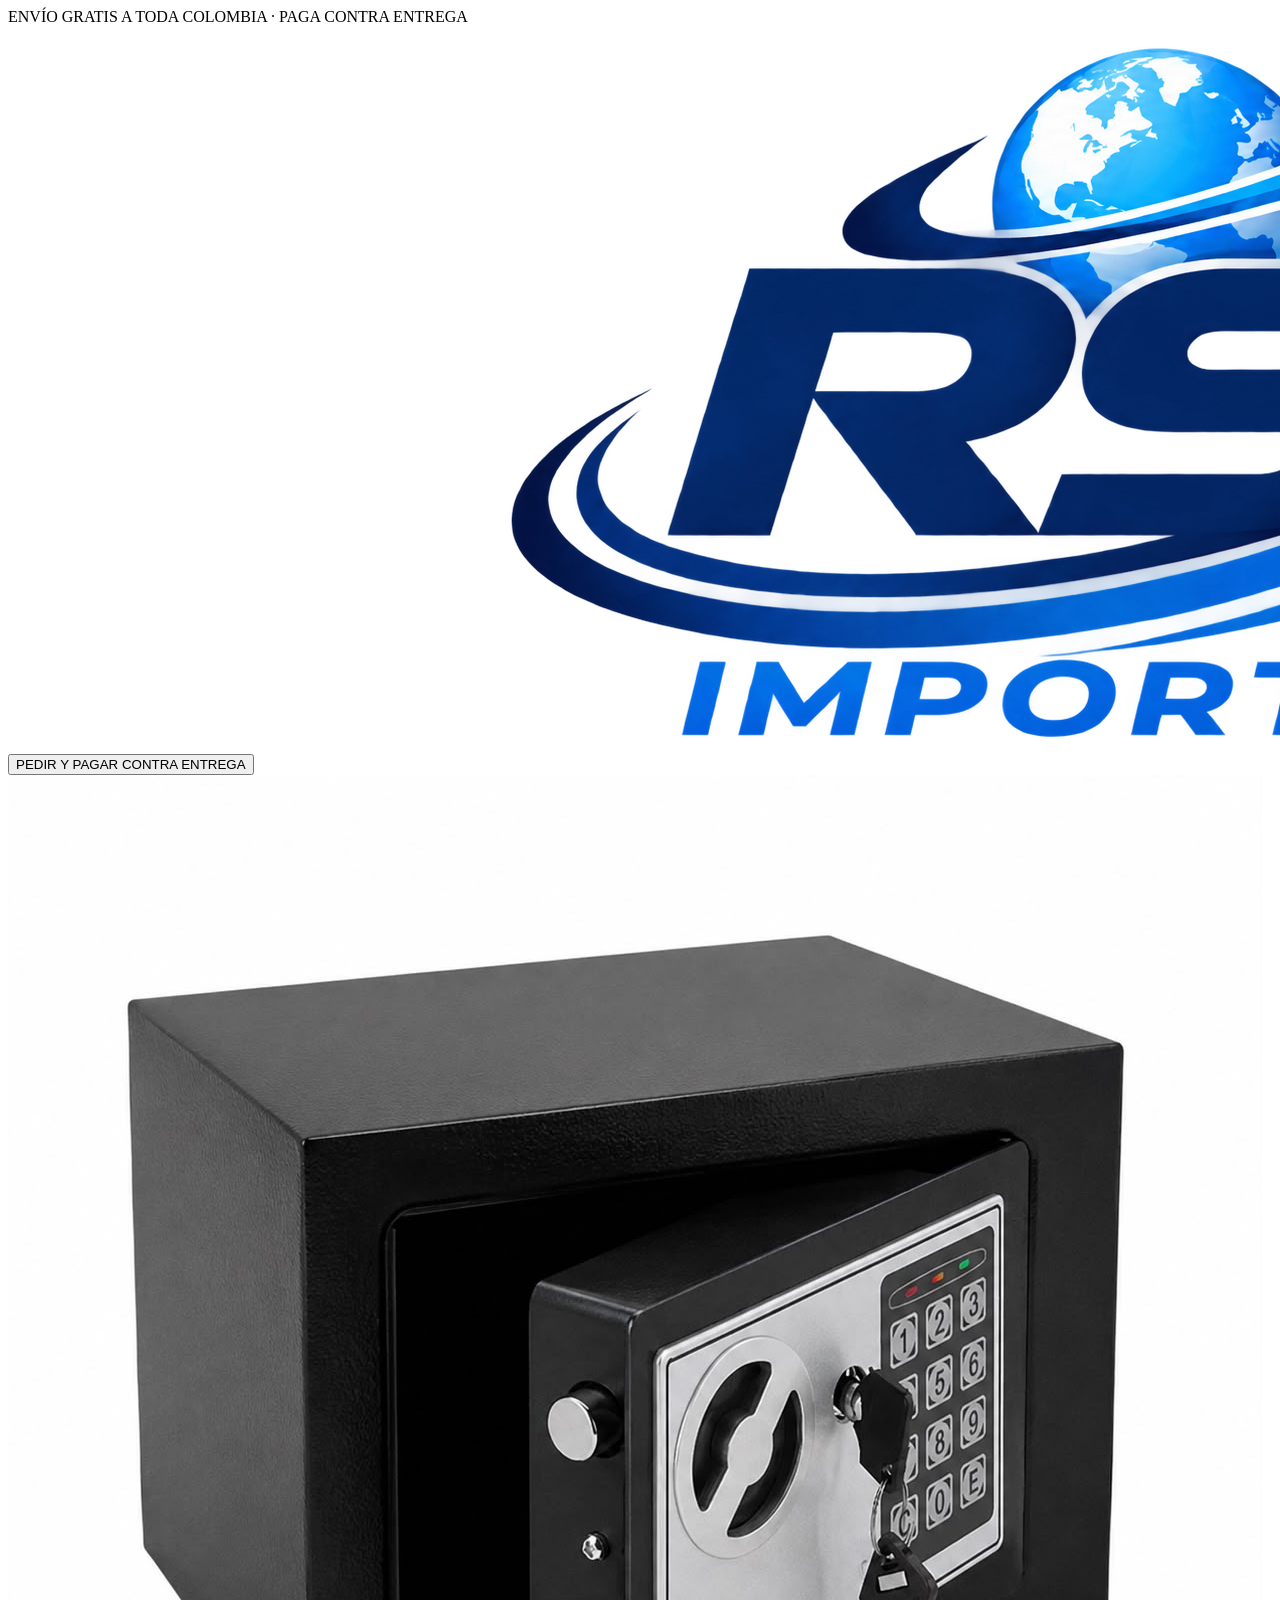
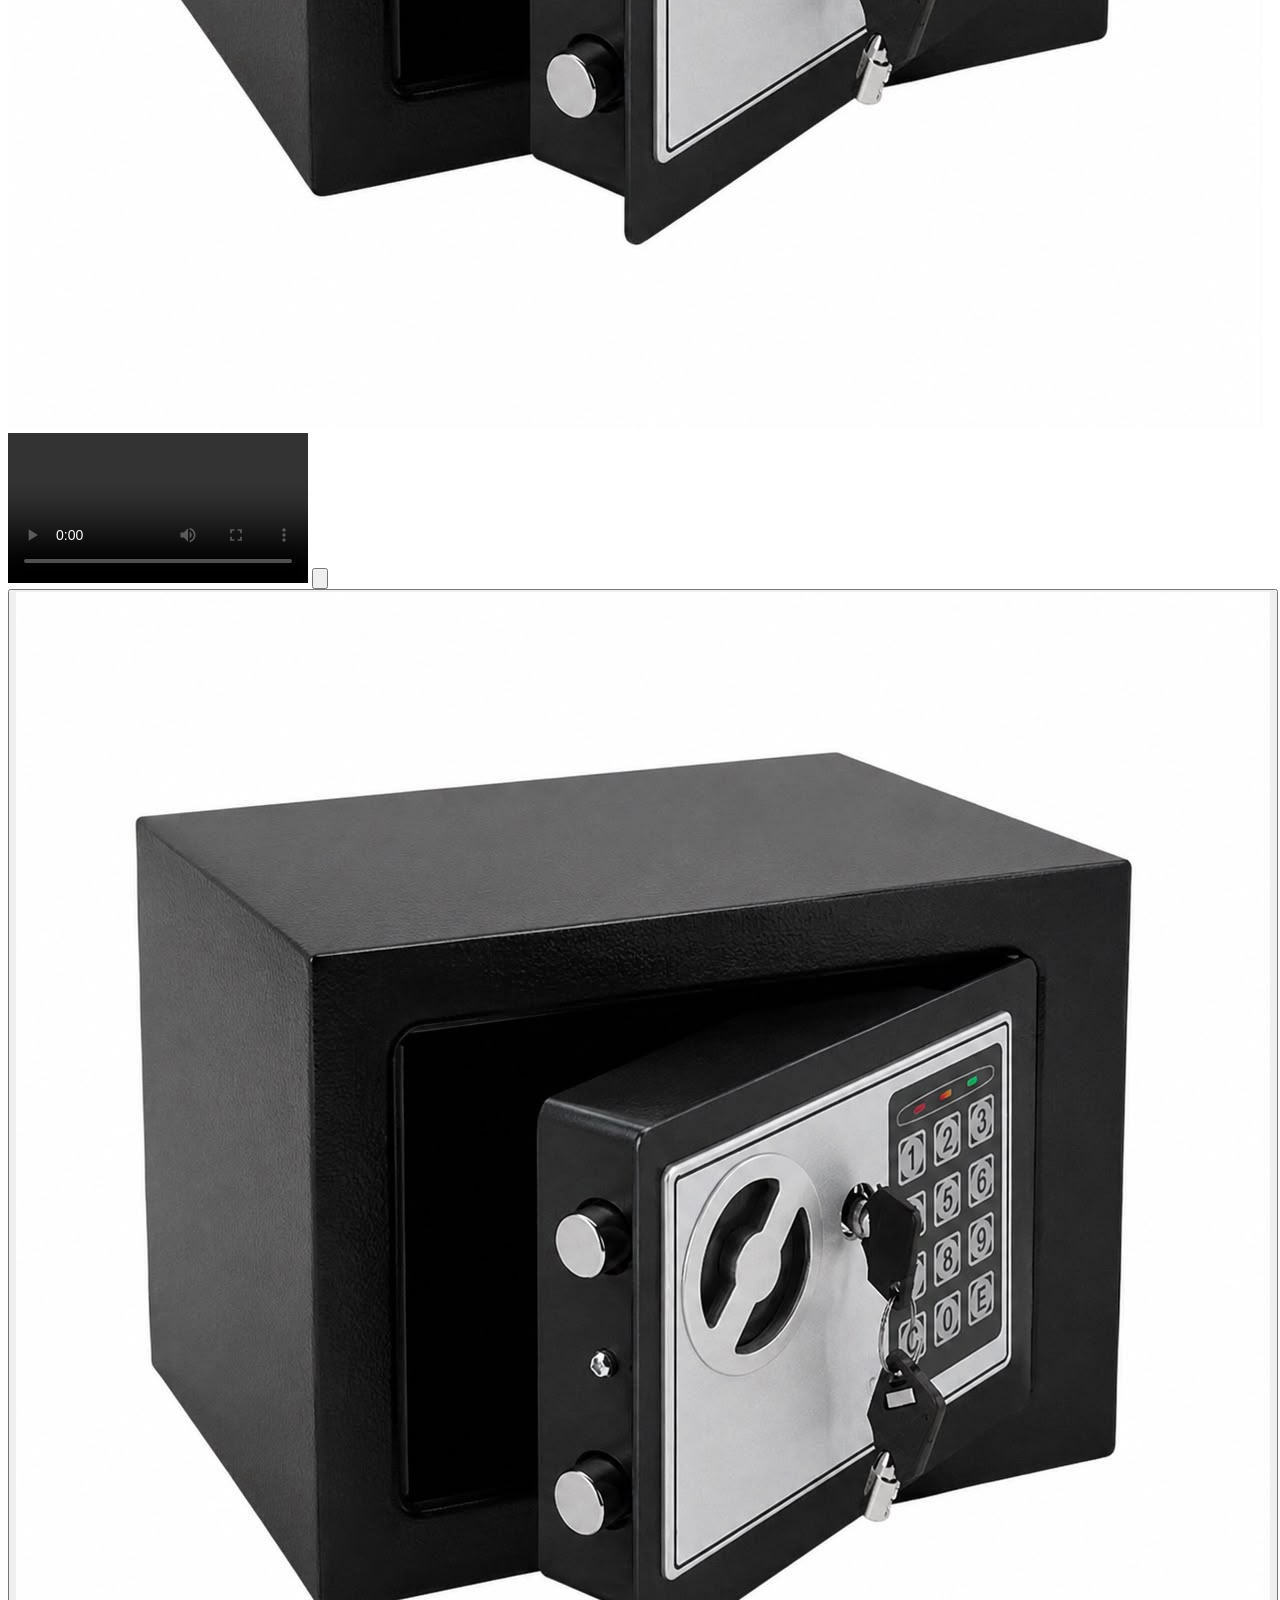
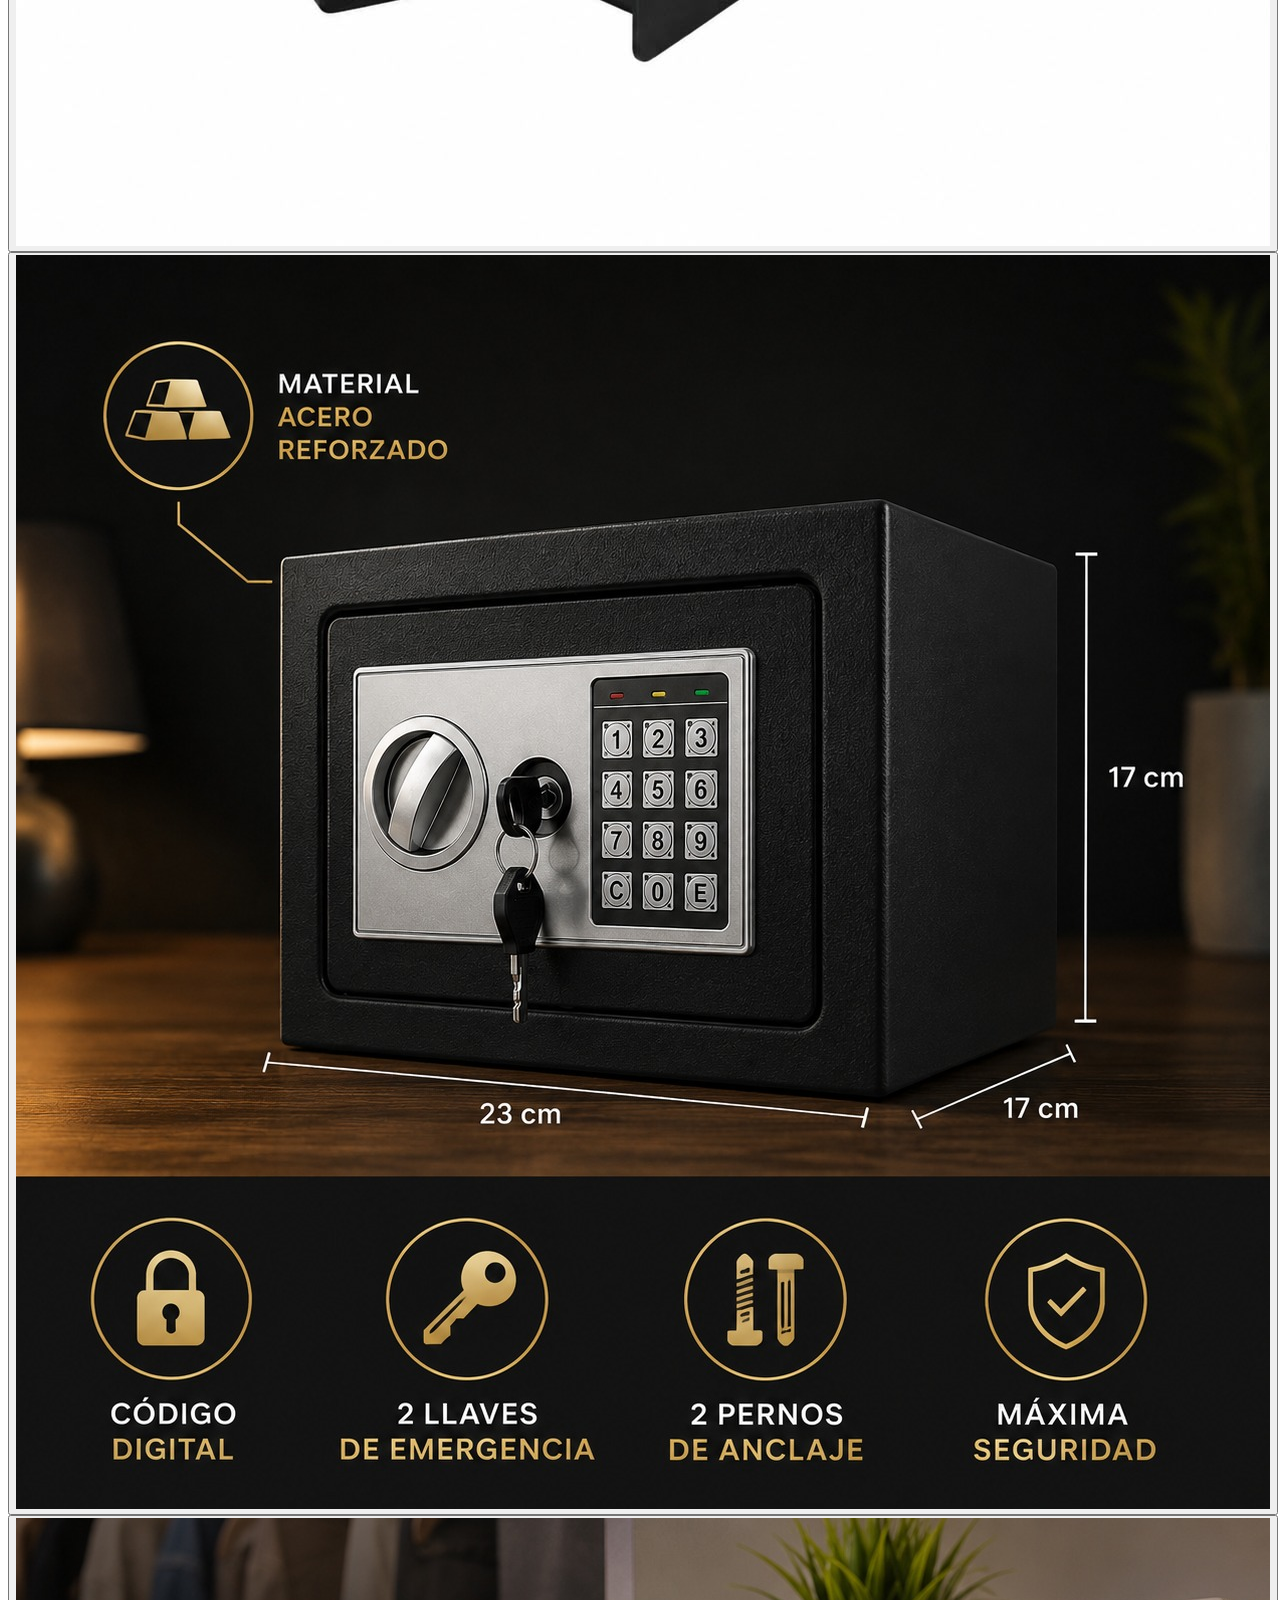
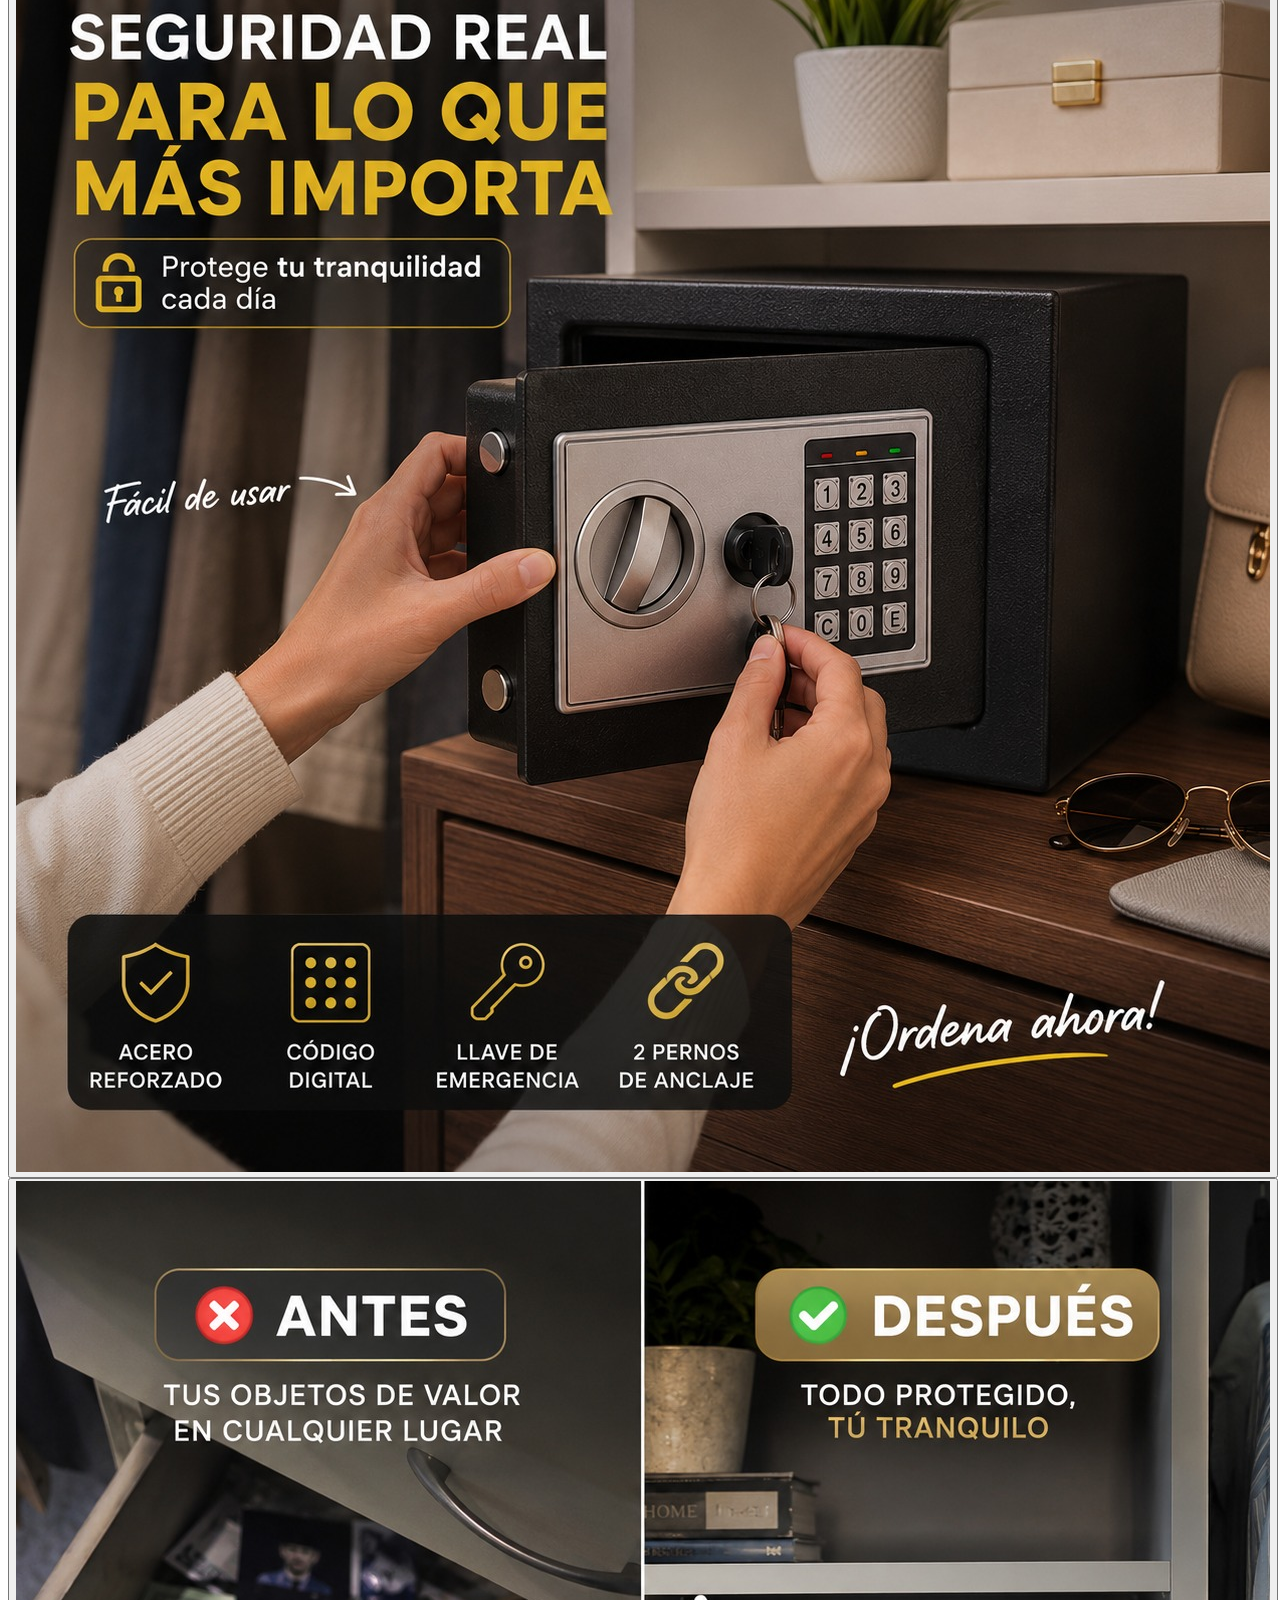
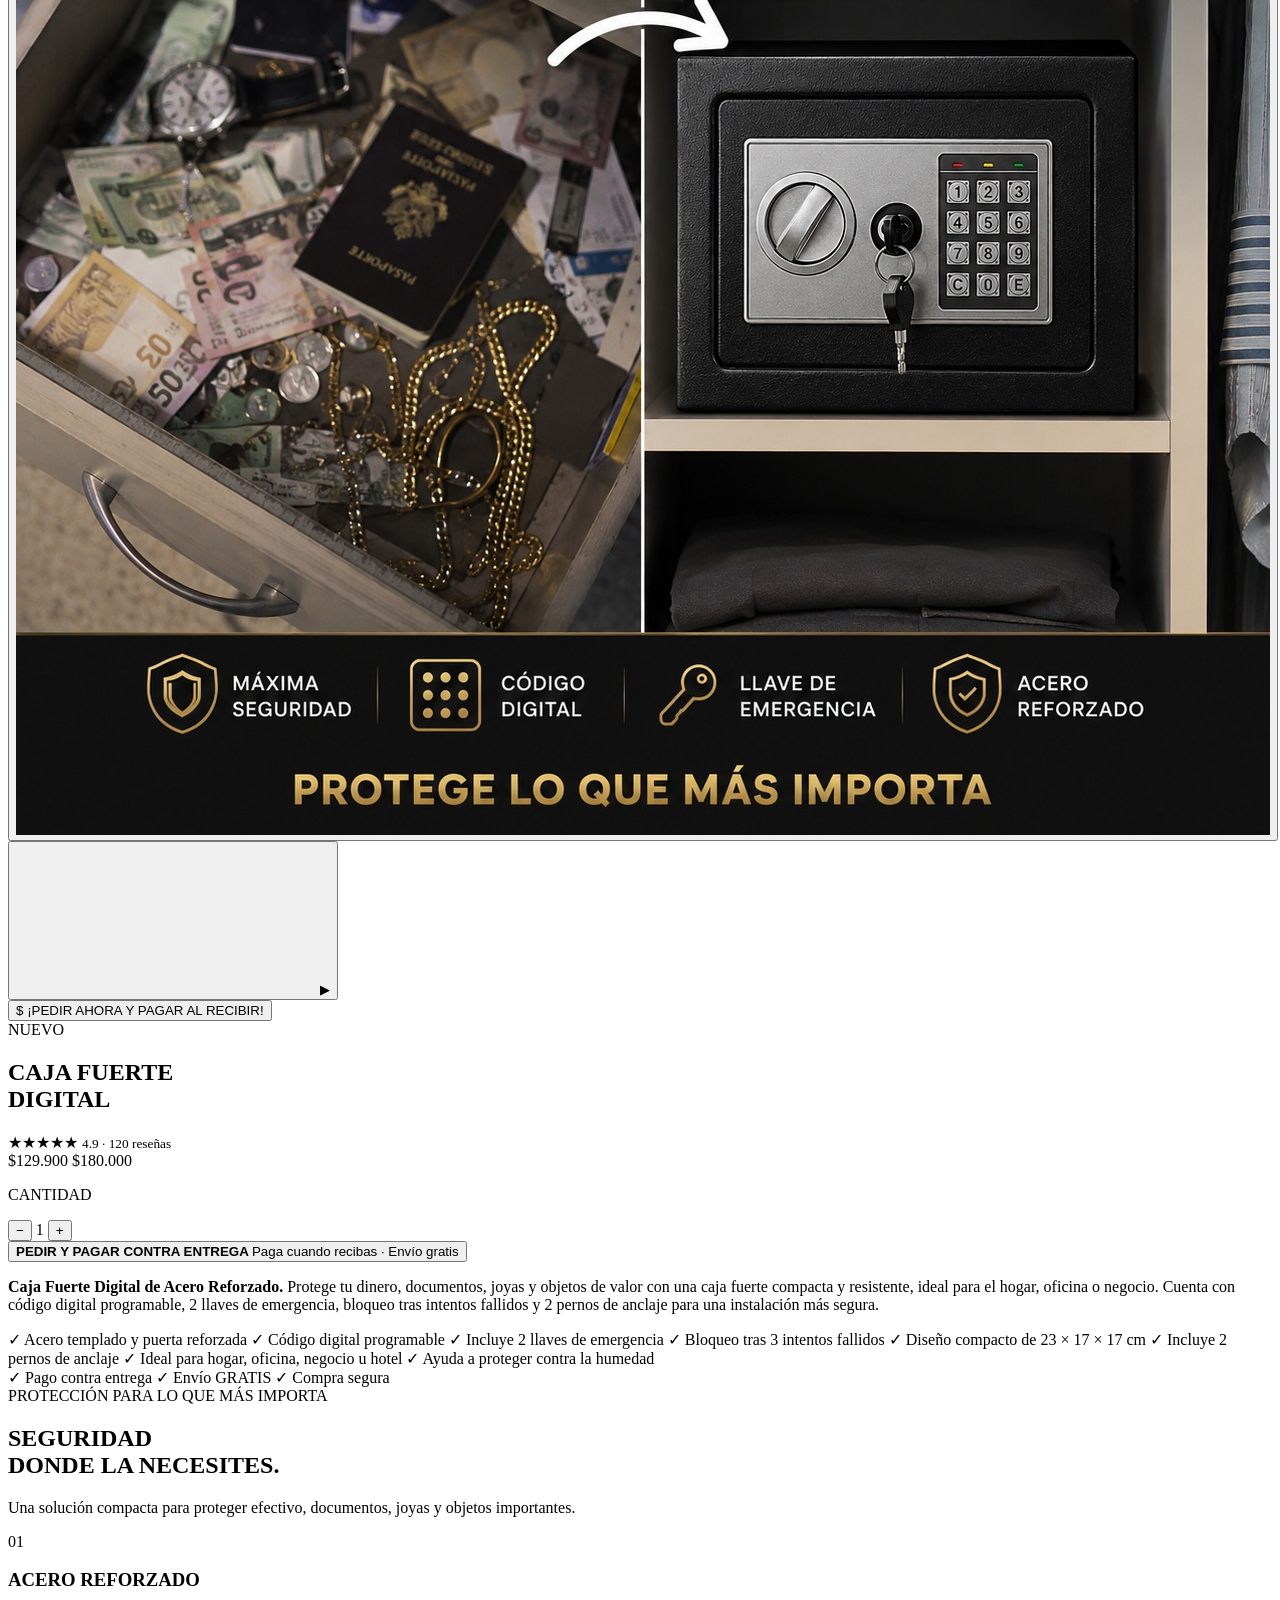
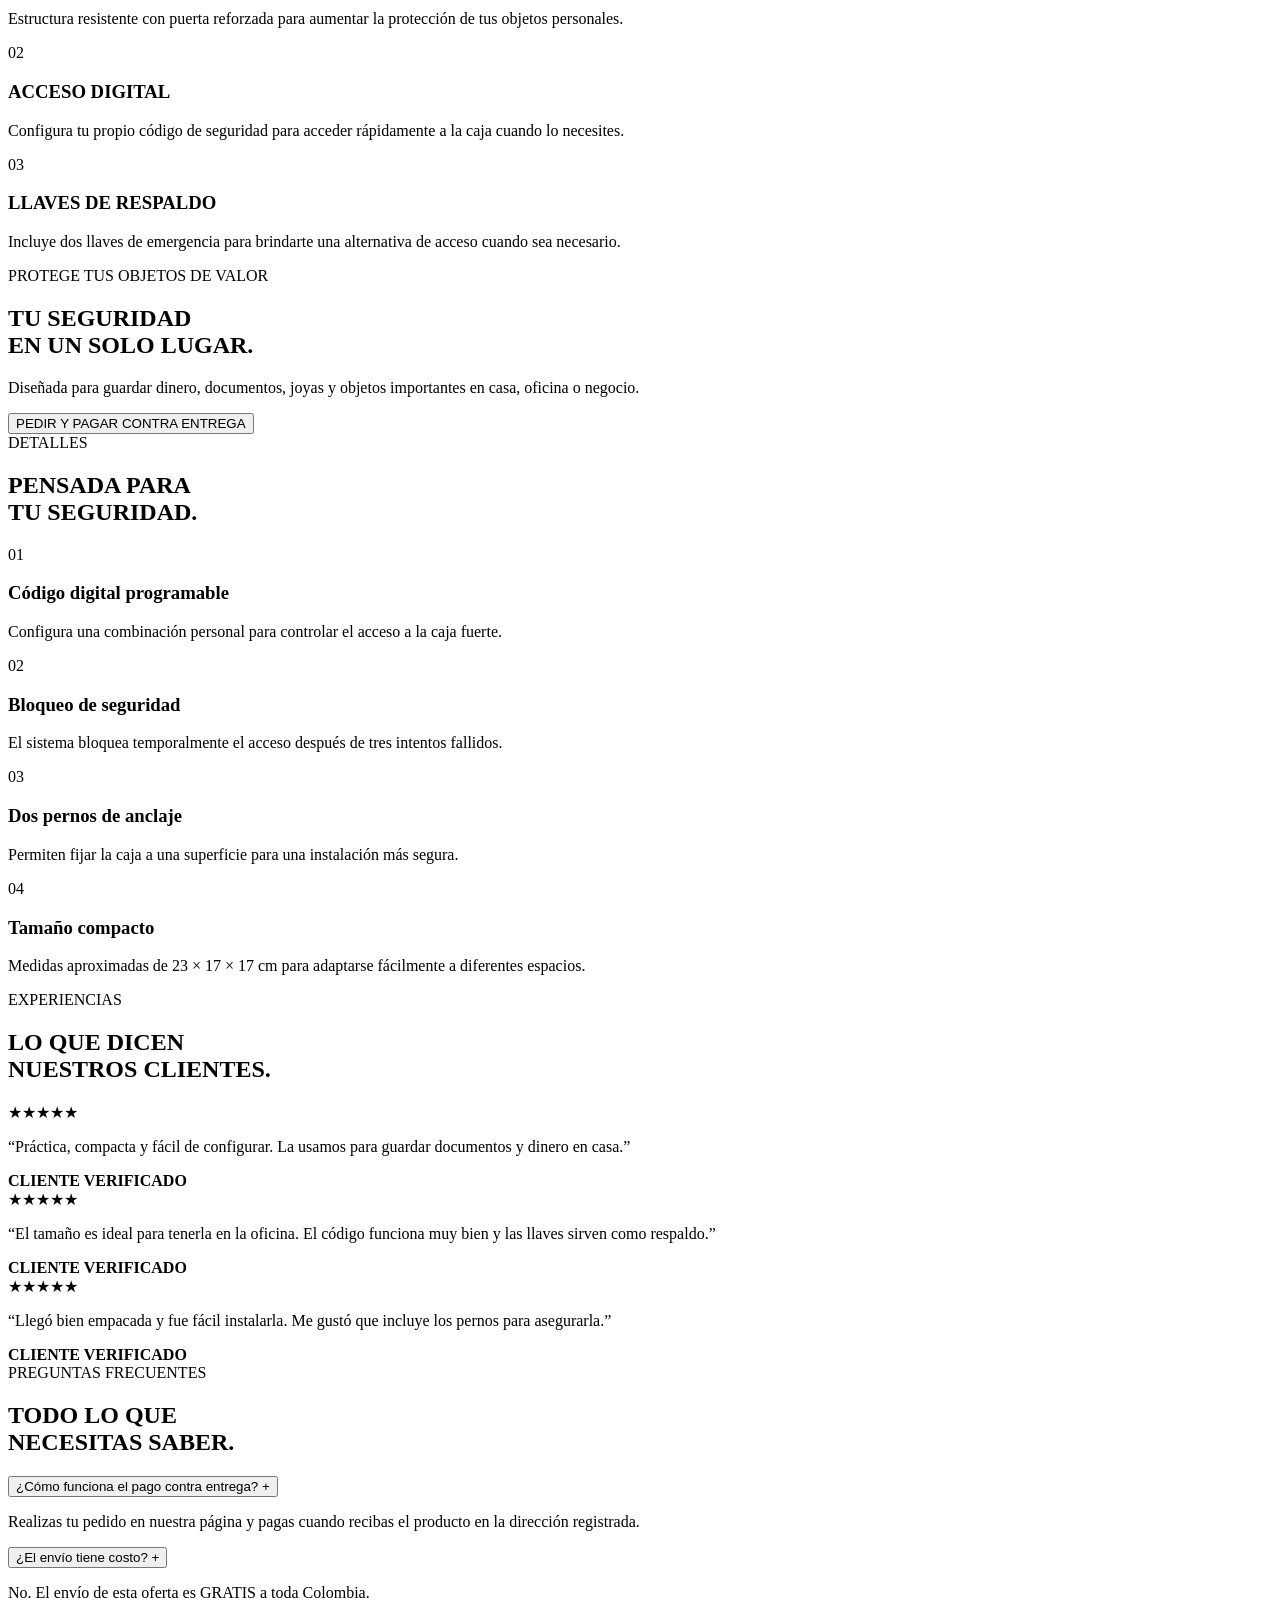
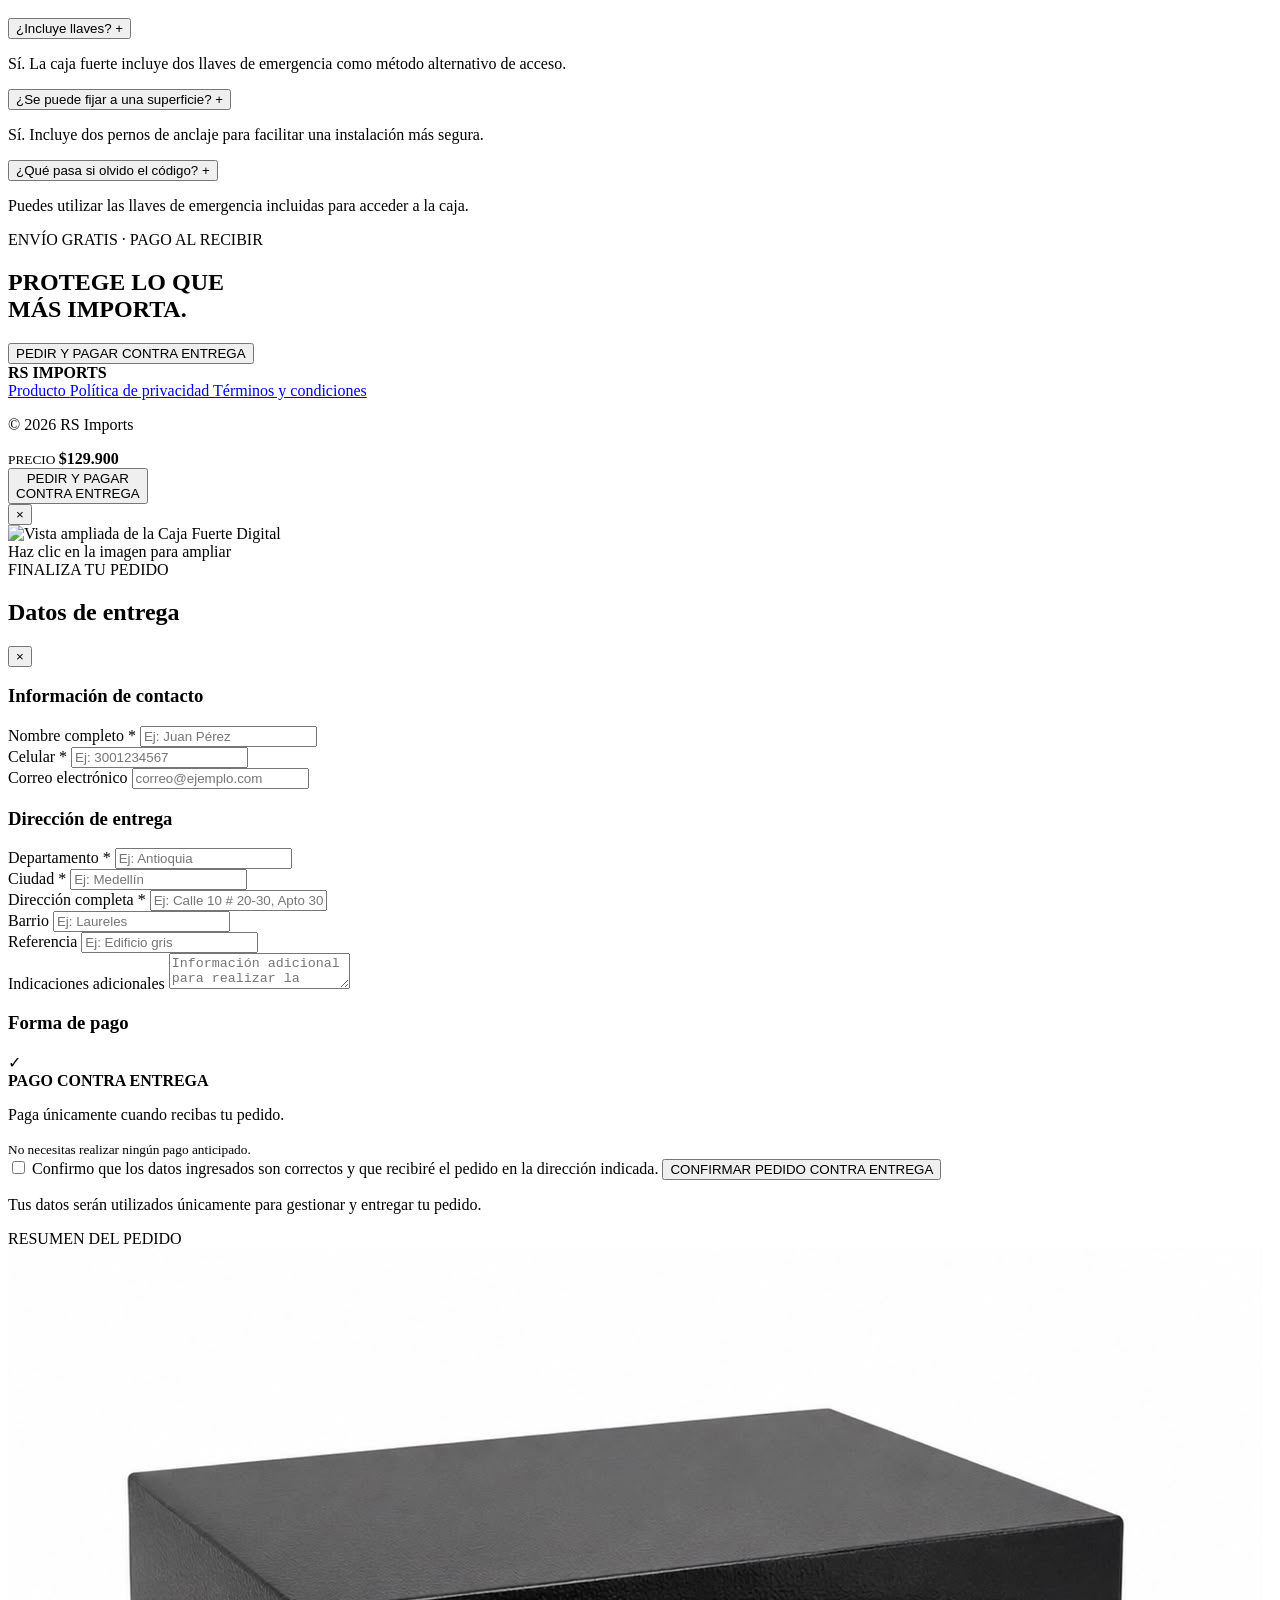
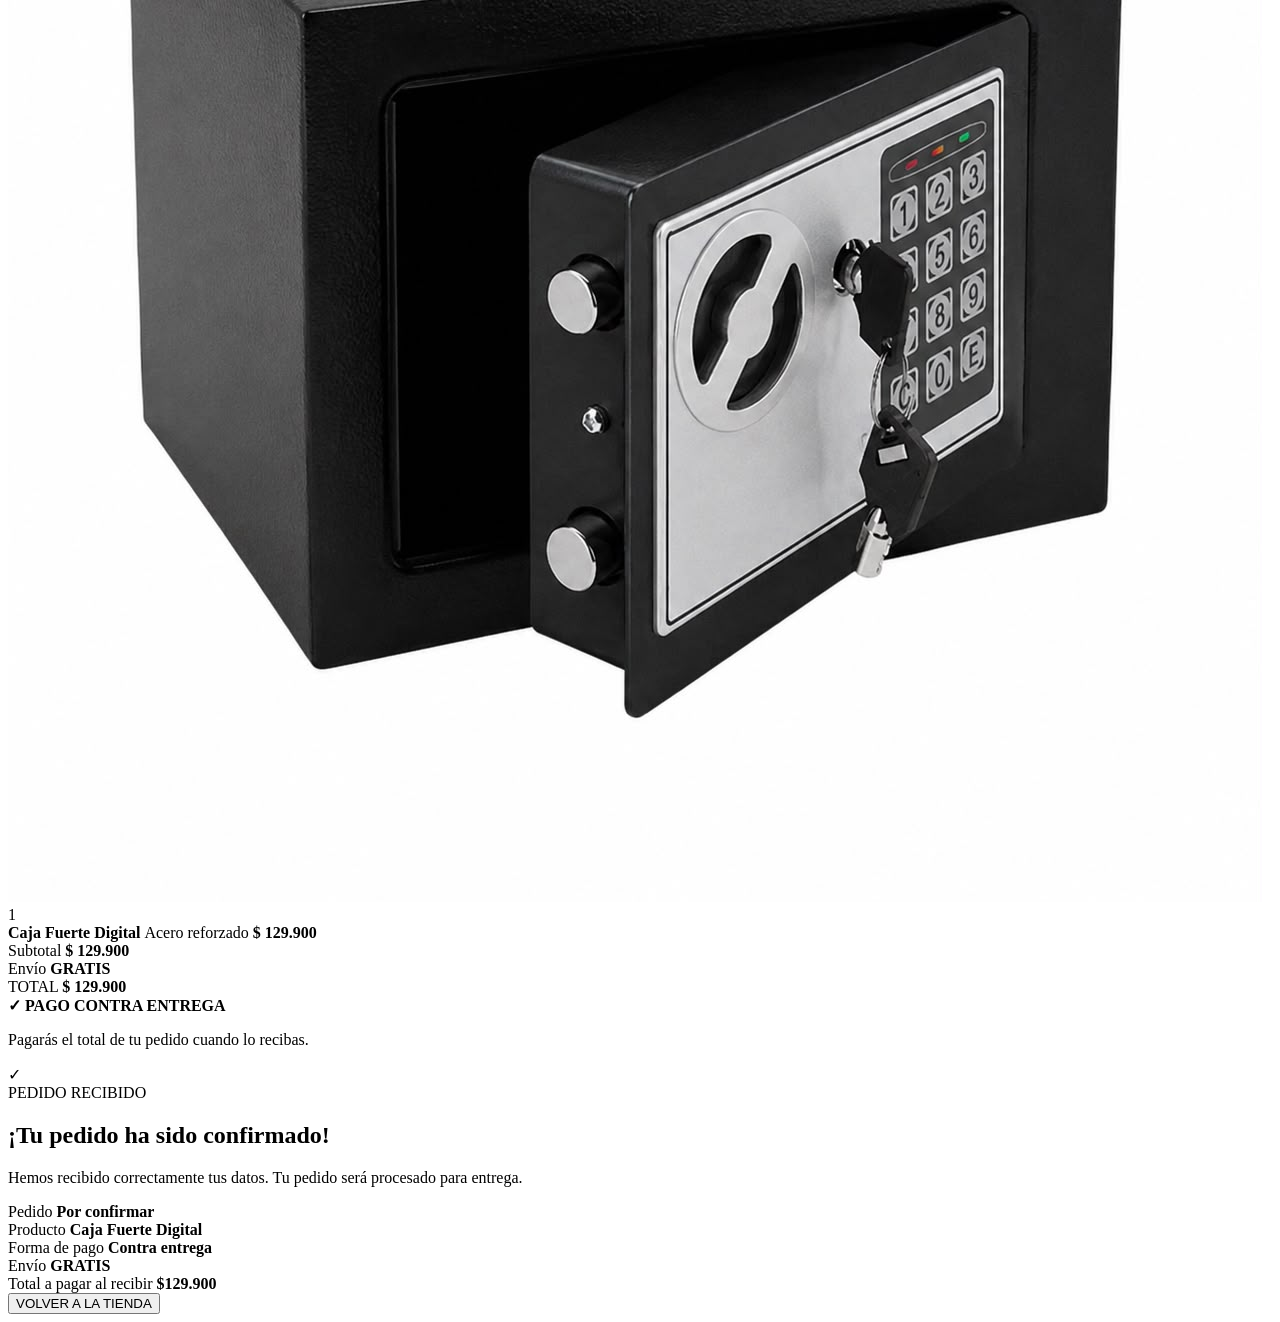
==== commit 9f313f7f: "Update index.html" ====
--- a/index.html
+++ b/index.html
@@ -1330,9 +1330,12 @@
                     id="customer-phone"
                     name="phone"
                     type="tel"
-                    placeholder="300 000 0000"
+                    placeholder="Ej: 3001234567"
                     autocomplete="tel"
                     inputmode="numeric"
+                    maxlength="10"
+                    pattern="3[0-9]{9}"
+                     title="Ingresa un celular colombiano de 10 dígitos que comience por 3"
                     required
                   >
 
--- a/css/styles.css
+++ b/css/styles.css
@@ -1,2175 +1,1361 @@
-/* ========================================
-   RESET
-======================================== */
-
-* {
-  margin: 0;
-  padding: 0;
-  box-sizing: border-box;
-}
-
-html {
-  scroll-behavior: smooth;
-}
-
-body {
-  font-family: Arial, Helvetica, sans-serif;
-  background: #ffffff;
-  color: #111111;
-  line-height: 1.5;
-}
-
-body,
-button,
-a {
-  -webkit-font-smoothing: antialiased;
-}
-
-button,
-input,
-textarea {
-  font: inherit;
-}
-
-button {
-  cursor: pointer;
-}
-
-a {
-  color: inherit;
-  text-decoration: none;
-}
-
-img {
-  display: block;
-  width: 100%;
-}
-
-
-/* ========================================
-   GENERAL
-======================================== */
-
-.container {
-  width: min(1200px, 92%);
-  margin: 0 auto;
-}
-
-.section {
-  padding: 110px 0;
-}
-
-.section-heading {
-  max-width: 700px;
-  margin-bottom: 55px;
-}
-
-.section-heading > span,
-.features-title > span {
-  display: block;
-  font-size: 11px;
-  font-weight: 800;
-  letter-spacing: 2.5px;
-  margin-bottom: 15px;
-}
-
-.section-heading h2,
-.features-title h2 {
-  font-size: clamp(36px, 5vw, 64px);
-  line-height: 0.95;
-  letter-spacing: -3px;
-  margin-bottom: 20px;
-}
-
-.section-heading p {
-  color: #666;
-  max-width: 550px;
-}
-
-
-/* ========================================
-   ANNOUNCEMENT
-======================================== */
-
-.announcement-bar {
-  background: #111;
-  color: #fff;
-  min-height: 36px;
-  display: flex;
-  justify-content: center;
-  align-items: center;
-  padding: 8px 20px;
-  text-align: center;
-  font-size: 10px;
-  font-weight: 800;
-  letter-spacing: 1.8px;
-}
-
-
-/* ========================================
-   HEADER
-======================================== */
-
-.header {
-  background: rgba(255, 255, 255, 0.96);
-  border-bottom: 1px solid #eee;
-  position: sticky;
-  top: 0;
-  z-index: 1000;
-  backdrop-filter: blur(10px);
-}
-
-.header-content {
-  min-height: 72px;
-  display: flex;
-  align-items: center;
-  justify-content: space-between;
-  gap: 20px;
-}
-
-.logo {
-  display: flex;
-  align-items: center;
-}
-
-.logo-image {
-  width: auto;
-  height: 38px;
-  object-fit: contain;
-}
-
-.header-button {
-  border: none;
-  background: #138a36;
-  color: #fff;
-  padding: 13px 22px;
-  font-size: 10px;
-  font-weight: 900;
-  letter-spacing: 1px;
-  position: relative;
-  overflow: hidden;
-  animation: headerCodPulse 1.8s ease-in-out infinite;
-  box-shadow: 0 6px 18px rgba(19, 138, 54, 0.22);
-  transition: 0.2s ease;
-}
-
-.header-button:hover {
-  background: #0f6f2b;
-}
-
-.header-button::after {
-  content: "";
-  position: absolute;
-  top: 0;
-  left: -120%;
-  width: 70%;
-  height: 100%;
-  background: linear-gradient(
-    110deg,
-    transparent,
-    rgba(255, 255, 255, 0.35),
-    transparent
-  );
-  transform: skewX(-20deg);
-  animation: codShine 2.7s ease-in-out infinite;
-}
-
-
-/* ========================================
-   PRODUCT
-======================================== */
-
-.product-section {
-  padding: 60px 0 110px;
-}
-
-.product-grid {
-  display: grid;
-  grid-template-columns:
-    minmax(0, 1.15fr)
-    minmax(360px, 0.85fr);
-  gap: 75px;
-  align-items: start;
-}
-
-
-/* ========================================
+/* =========================================================
+   RS IMPORTS
+   CAJA FUERTE DIGITAL
+   LANDING 100% CONTRA ENTREGA
+========================================================= */
+
+
+/* =========================================================
+   PRODUCTO
+========================================================= */
+
+const product = {
+  name: "Caja Fuerte Digital de Acero Reforzado",
+  price: 129900
+};
+
+const MAX_QUANTITY = 10;
+
+let quantity = 1;
+
+
+/* =========================================================
+   FORMATEAR PRECIOS
+========================================================= */
+
+function formatPrice(value) {
+
+  return new Intl.NumberFormat(
+    "es-CO",
+    {
+      style: "currency",
+      currency: "COP",
+      maximumFractionDigits: 0
+    }
+  ).format(value);
+
+}
+
+
+/* =========================================================
    GALERÍA
-======================================== */
-
-.product-gallery {
-  min-width: 0;
-}
-
-.main-media-wrapper {
-  position: relative;
-  background: #f1f1f1;
-  overflow: hidden;
-}
-
-.main-product-image,
-.main-product-video {
-  width: 100%;
-  aspect-ratio: 1 / 1;
-  object-fit: cover;
-}
-
-.main-product-image {
-  transition:
-    opacity 0.2s ease,
-    transform 0.4s ease;
-}
-
-.main-product-video {
-  display: none;
-  background: #000;
-}
-
-
-/* ========================================
-   BOTÓN ENTRE FOTO Y MINIATURAS
-======================================== */
-
-.gallery-cod-button-row {
-  display: flex;
-  justify-content: center;
-  align-items: center;
-  padding: 16px 18px;
-  background: #ffffff;
-}
-
-.gallery-cod-button {
-  position: relative;
-  width: 100%;
-  max-width: 520px;
-  min-height: 58px;
-  padding: 0 22px;
-
-  border: none;
-
-  display: inline-flex;
-  justify-content: center;
-  align-items: center;
-
-  background: #138a36;
-  color: #ffffff;
-
-  font-size: 11px;
-  font-weight: 900;
-  letter-spacing: 1.2px;
-  line-height: 1.2;
-  text-align: center;
-
-  box-shadow: 0 8px 24px rgba(19, 138, 54, 0.24);
-
-  overflow: hidden;
-
-  animation: codPulseFlat 1.8s ease-in-out infinite;
-
-  transition:
-    background 0.25s ease,
-    transform 0.25s ease;
-}
-
-.gallery-cod-button:hover {
-  background: #0f6f2b;
-  transform: scale(1.025);
-}
-
-.gallery-cod-button::after {
-  content: "";
-
-  position: absolute;
-
-  top: 0;
-  left: -120%;
-
-  width: 70%;
-  height: 100%;
-
-  background: linear-gradient(
-    110deg,
-    transparent,
-    rgba(255, 255, 255, 0.38),
-    transparent
-  );
-
-  transform: skewX(-20deg);
-
-  animation: codShine 2.7s ease-in-out infinite;
-}
-
-
-/* ========================================
-   MINIATURAS
-======================================== */
-
-.product-thumbnails {
-  display: flex;
-  gap: 10px;
-  overflow-x: auto;
-  overflow-y: hidden;
-  padding: 0 0 5px;
-  scrollbar-width: thin;
-}
-
-.thumbnail {
-  position: relative;
-  flex: 0 0 95px;
-  padding: 0;
-  border: 2px solid transparent;
-  background: #f1f1f1;
-  overflow: hidden;
-  transition: 0.2s ease;
-}
-
-.thumbnail:hover {
-  opacity: 0.85;
-}
-
-.thumbnail.active {
-  border-color: #111;
-}
-
-.thumbnail img {
-  width: 100%;
-  aspect-ratio: 1 / 1;
-  object-fit: cover;
-}
-
-
-/* ========================================
-   VIDEO MINIATURA
-======================================== */
-
-.video-thumbnail {
-  position: relative;
-  background: #000;
-  overflow: hidden;
-}
-
-.video-thumbnail-preview {
-  display: block;
-  width: 100%;
-  aspect-ratio: 1 / 1;
-  object-fit: cover;
-  pointer-events: none;
-}
-
-.video-thumbnail-overlay {
-  position: absolute;
-  inset: 0;
-  display: flex;
-  align-items: center;
-  justify-content: center;
-  background: rgba(0, 0, 0, 0.18);
-  pointer-events: none;
-}
-
-.video-play-icon {
-  width: 38px;
-  height: 38px;
-
-  display: flex;
-  align-items: center;
-  justify-content: center;
-
-  padding-left: 3px;
-
-  background: rgba(255, 255, 255, 0.95);
-  color: #111;
-
-  border-radius: 50%;
-
-  font-size: 15px;
-
-  box-shadow: 0 3px 15px rgba(0, 0, 0, 0.18);
-}
-
-
-/* ========================================
+========================================================= */
+
+const mainProductImage =
+  document.querySelector(
+    "#main-product-image"
+  );
+
+const mainProductVideo =
+  document.querySelector(
+    "#main-product-video"
+  );
+
+const mediaThumbnails =
+  document.querySelectorAll(
+    ".thumbnail"
+  );
+
+const videoThumbnailPreview =
+  document.querySelector(
+    ".video-thumbnail-preview"
+  );
+
+
+/* =========================================================
+   FRAME MINIATURA VIDEO
+========================================================= */
+
+if (videoThumbnailPreview) {
+
+  videoThumbnailPreview.addEventListener(
+    "loadedmetadata",
+    () => {
+
+      if (
+        videoThumbnailPreview.duration > 1
+      ) {
+
+        videoThumbnailPreview.currentTime =
+          0.5;
+
+      }
+
+    }
+  );
+
+}
+
+
+/* =========================================================
    ZOOM
-======================================== */
-
-.zoom-button {
-  position: absolute;
-
-  left: 22px;
-  bottom: 22px;
-
-  width: 58px;
-  height: 58px;
-
-  display: flex;
-  align-items: center;
-  justify-content: center;
-
-  border: 1px solid #d0d0d0;
-  border-radius: 50%;
-
-  background: rgba(255, 255, 255, 0.95);
-  color: #111;
-
-  z-index: 5;
-
-  transition:
-    transform 0.2s ease,
-    background 0.2s ease;
-}
-
-.zoom-button:hover {
-  transform: scale(1.07);
-  background: #fff;
-}
-
-.zoom-button svg {
-  width: 24px;
-  height: 24px;
-
-  fill: none;
-  stroke: currentColor;
-  stroke-width: 2;
-  stroke-linecap: round;
-  stroke-linejoin: round;
-}
-
-
-/* ========================================
-   PRODUCT INFO
-======================================== */
-
-.product-info {
-  position: sticky;
-  top: 120px;
-}
-
-.product-tag {
-  display: inline-block;
-
-  background: #111;
-  color: #fff;
-
-  padding: 6px 10px;
-
-  margin-bottom: 20px;
-
-  font-size: 10px;
-  font-weight: 800;
-  letter-spacing: 1.5px;
-}
-
-.product-info h1 {
-  font-size: clamp(40px, 5vw, 66px);
-  line-height: 0.9;
-  letter-spacing: -3px;
-  margin-bottom: 22px;
-  max-width: 550px;
-}
-
-
-/* ========================================
-   RATING
-======================================== */
-
-.rating {
-  display: flex;
-  align-items: center;
-  gap: 12px;
-  margin-bottom: 20px;
-}
-
-.rating > span,
-.stars {
-  letter-spacing: 2px;
-  font-size: 13px;
-}
-
-.rating small {
-  color: #666;
-  font-size: 12px;
-}
-
-
-/* ========================================
-   PRECIO
-======================================== */
-
-.product-price {
-  display: flex;
-  align-items: center;
-  gap: 15px;
-  margin-bottom: 25px;
-}
-
-.current-price {
-  font-size: 27px;
-  font-weight: 900;
-  color: #d60000;
-}
-
-.old-price {
-  color: #999;
-  text-decoration: line-through;
-  font-size: 16px;
-}
-
-
-/* ========================================
-   OPCIÓN
-======================================== */
-
-.product-option {
-  padding: 22px 0;
-  border-top: 1px solid #e6e6e6;
-}
-
-.option-title {
-  font-size: 11px;
-  letter-spacing: 0.8px;
-  margin-bottom: 15px;
-}
-
-
-/* ========================================
+========================================================= */
+
+const zoomButton =
+  document.querySelector(
+    "#zoom-button"
+  );
+
+const zoomModal =
+  document.querySelector(
+    "#zoom-modal"
+  );
+
+const zoomImage =
+  document.querySelector(
+    "#zoom-image"
+  );
+
+const zoomClose =
+  document.querySelector(
+    "#zoom-close"
+  );
+
+
+/* =========================================================
+   CAMBIAR FOTO / VIDEO
+========================================================= */
+
+mediaThumbnails.forEach(
+  (thumbnail) => {
+
+    thumbnail.addEventListener(
+      "click",
+      () => {
+
+        const type =
+          thumbnail.dataset.type;
+
+        const media =
+          thumbnail.dataset.media;
+
+
+        /* QUITAR ACTIVO */
+
+        mediaThumbnails.forEach(
+          (item) => {
+
+            item.classList.remove(
+              "active"
+            );
+
+          }
+        );
+
+
+        thumbnail.classList.add(
+          "active"
+        );
+
+
+        /* =================================
+           MOSTRAR IMAGEN
+        ================================= */
+
+        if (type === "image") {
+
+          if (mainProductVideo) {
+
+            mainProductVideo.pause();
+
+            mainProductVideo.style.display =
+              "none";
+
+          }
+
+
+          if (mainProductImage) {
+
+            mainProductImage.style.display =
+              "block";
+
+            mainProductImage.style.opacity =
+              "0";
+
+
+            setTimeout(
+              () => {
+
+                mainProductImage.src =
+                  media;
+
+                mainProductImage.style.opacity =
+                  "1";
+
+              },
+              120
+            );
+
+          }
+
+
+          if (zoomButton) {
+
+            zoomButton.style.display =
+              "";
+
+          }
+
+        }
+
+
+        /* =================================
+           MOSTRAR VIDEO
+        ================================= */
+
+        if (type === "video") {
+
+          if (mainProductImage) {
+
+            mainProductImage.style.display =
+              "none";
+
+          }
+
+
+          if (mainProductVideo) {
+
+            mainProductVideo.style.display =
+              "block";
+
+          }
+
+
+          if (zoomButton) {
+
+            zoomButton.style.display =
+              "none";
+
+          }
+
+
+          const source =
+            mainProductVideo
+              ?.querySelector(
+                "source"
+              );
+
+
+          if (
+            source &&
+            source.getAttribute("src") !==
+              media
+          ) {
+
+            source.src =
+              media;
+
+            mainProductVideo.load();
+
+          }
+
+
+          mainProductVideo
+            ?.play()
+            .catch(
+              () => {}
+            );
+
+        }
+
+      }
+    );
+
+  }
+);
+
+
+/* =========================================================
+   ABRIR ZOOM
+========================================================= */
+
+if (
+  zoomButton &&
+  zoomModal &&
+  zoomImage
+) {
+
+  zoomButton.addEventListener(
+    "click",
+    () => {
+
+      if (!mainProductImage) {
+        return;
+      }
+
+
+      zoomImage.src =
+        mainProductImage.src;
+
+
+      zoomImage.classList.remove(
+        "zoomed"
+      );
+
+
+      zoomModal.classList.add(
+        "active"
+      );
+
+
+      zoomModal.setAttribute(
+        "aria-hidden",
+        "false"
+      );
+
+
+      document.body.style.overflow =
+        "hidden";
+
+    }
+  );
+
+}
+
+
+/* =========================================================
+   CLICK PARA AMPLIAR MÁS
+========================================================= */
+
+if (zoomImage) {
+
+  zoomImage.addEventListener(
+    "click",
+    () => {
+
+      zoomImage.classList.toggle(
+        "zoomed"
+      );
+
+    }
+  );
+
+}
+
+
+/* =========================================================
+   CERRAR ZOOM
+========================================================= */
+
+function closeZoom() {
+
+  if (!zoomModal) {
+    return;
+  }
+
+
+  zoomModal.classList.remove(
+    "active"
+  );
+
+
+  zoomModal.setAttribute(
+    "aria-hidden",
+    "true"
+  );
+
+
+  if (zoomImage) {
+
+    zoomImage.classList.remove(
+      "zoomed"
+    );
+
+  }
+
+
+  document.body.style.overflow =
+    "";
+
+}
+
+
+if (zoomClose) {
+
+  zoomClose.addEventListener(
+    "click",
+    closeZoom
+  );
+
+}
+
+
+if (zoomModal) {
+
+  zoomModal.addEventListener(
+    "click",
+    (event) => {
+
+      if (
+        event.target ===
+        zoomModal
+      ) {
+
+        closeZoom();
+
+      }
+
+    }
+  );
+
+}
+
+
+/* =========================================================
    CANTIDAD
-======================================== */
-
-.quantity-selector {
-  width: 135px;
-  height: 48px;
-
-  border: 1px solid #d0d0d0;
-
-  display: flex;
-  align-items: center;
-  justify-content: space-between;
-}
-
-.quantity-selector button {
-  width: 42px;
-  height: 100%;
-
-  border: none;
-  background: transparent;
-
-  font-size: 18px;
-}
-
-.quantity-selector button:hover {
-  background: #f2f2f2;
-}
-
-.quantity-selector span {
-  font-size: 13px;
-  font-weight: 800;
-}
-
-
-/* ========================================
-   CTA PRINCIPAL
-======================================== */
-
-.cod-buy-button {
-  position: relative;
-
-  width: 100%;
-  min-height: 68px;
-
-  margin: 10px 0 22px;
-
-  border: 2px solid #111;
-
-  background: #fff;
-  color: #111;
-
-  display: flex;
-  flex-direction: column;
-  align-items: center;
-  justify-content: center;
-
-  gap: 4px;
-
-  overflow: hidden;
-
-  animation: mainCodPulse 1.8s ease-in-out infinite;
-
-  transition: 0.25s ease;
-}
-
-.cod-buy-button strong {
-  font-size: 12px;
-  font-weight: 900;
-  letter-spacing: 1.2px;
-}
-
-.cod-buy-button span {
-  font-size: 10px;
-  color: #666;
-  font-weight: 600;
-}
-
-.cod-buy-button:hover {
-  background: #111;
-  color: #fff;
-}
-
-.cod-buy-button:hover span {
-  color: #ddd;
-}
-
-
-/* ========================================
-   DESCRIPCIÓN
-======================================== */
-
-.product-description {
-  color: #5d5d5d;
-  max-width: 520px;
-  font-size: 15px;
-  line-height: 1.7;
-  margin-bottom: 25px;
-}
-
-
-/* ========================================
-   QUICK BENEFITS
-======================================== */
-
-.quick-benefits {
-  display: grid;
-  gap: 12px;
-
-  background: #f6f6f6;
-
-  padding: 24px;
-
-  margin-bottom: 15px;
-
-  font-size: 14px;
-  color: #333;
-
-  text-align: left;
-  justify-items: start;
-  line-height: 1.5;
-}
-
-
-/* ========================================
-   PAYMENT INFO
-======================================== */
-
-.payment-info {
-  display: flex;
-  justify-content: space-between;
-  gap: 8px;
-  color: #666;
-  font-size: 10px;
-}
-
-
-/* ========================================
-   BENEFICIOS
-======================================== */
-
-.benefits-section {
-  background: #f3f3f3;
-}
-
-.benefits-grid {
-  display: grid;
-  grid-template-columns: repeat(3, 1fr);
-  gap: 18px;
-}
-
-.benefit-card {
-  background: #fff;
-  padding: 40px;
-  min-height: 300px;
-  display: flex;
-  flex-direction: column;
-}
-
-.benefit-number {
-  font-size: 11px;
-  font-weight: 900;
-  margin-bottom: auto;
-}
-
-.benefit-card h3 {
-  font-size: 23px;
-  letter-spacing: -1px;
-  margin-bottom: 12px;
-}
-
-.benefit-card p {
-  color: #666;
-  font-size: 14px;
-  line-height: 1.7;
-}
-
-
-/* ========================================
-   BANNER
-======================================== */
-
-.banner-section {
-  position: relative;
-
-  min-height: 720px;
-
-  background-image:
-    url("https://images.unsplash.com/photo-1593079831268-3381b0db4a77?auto=format&fit=crop&w=1800&q=85");
-
-  background-position: center;
-  background-size: cover;
-
-  display: flex;
-  align-items: flex-end;
-
-  color: #fff;
-}
-
-.banner-overlay {
-  position: absolute;
-  inset: 0;
-
-  background: linear-gradient(
-    0deg,
-    rgba(0, 0, 0, 0.75),
-    rgba(0, 0, 0, 0.05)
-  );
-}
-
-.banner-content {
-  position: relative;
-  z-index: 2;
-  padding-bottom: 80px;
-}
-
-.banner-content > span {
-  font-size: 11px;
-  font-weight: 800;
-  letter-spacing: 2px;
-}
-
-.banner-content h2 {
-  max-width: 850px;
-
-  font-size: clamp(45px, 7vw, 85px);
-
-  line-height: 0.9;
-  letter-spacing: -4px;
-
-  margin: 18px 0 22px;
-}
-
-.banner-content p {
-  max-width: 500px;
-
-  font-size: 15px;
-  color: #e3e3e3;
-  line-height: 1.7;
-
-  margin-bottom: 30px;
-}
-
-.banner-cod-button,
-.final-cod-button {
-  min-height: 58px;
-
-  border: none;
-
-  background: #111;
-  color: #fff;
-
-  padding: 0 30px;
-
-  font-size: 11px;
-  font-weight: 900;
-  letter-spacing: 1px;
-
-  transition: 0.2s ease;
-}
-
-.banner-cod-button {
-  background: #fff;
-  color: #111;
-}
-
-.banner-cod-button:hover {
-  background: #e5e5e5;
-}
-
-.final-cod-button:hover {
-  background: #292929;
-}
-
-
-/* ========================================
-   FEATURES
-======================================== */
-
-.features-grid {
-  display: grid;
-
-  grid-template-columns:
-    0.9fr 1.1fr;
-
-  gap: 100px;
-}
-
-.features-list {
-  border-top: 1px solid #ddd;
-}
-
-.feature {
-  display: grid;
-
-  grid-template-columns:
-    50px 1fr;
-
-  gap: 20px;
-
-  padding: 32px 0;
-
-  border-bottom: 1px solid #ddd;
-}
-
-.feature > span {
-  font-size: 10px;
-  font-weight: 900;
-}
-
-.feature h3 {
-  font-size: 20px;
-  margin-bottom: 8px;
-}
-
-.feature p {
-  color: #666;
-  font-size: 14px;
-  line-height: 1.6;
-}
-
-
-/* ========================================
-   REVIEWS
-======================================== */
-
-.reviews-section {
-  background: #111;
-  color: #fff;
-}
-
-.review-heading p {
-  color: #999;
-}
-
-.reviews-grid {
-  display: grid;
-  grid-template-columns: repeat(3, 1fr);
-  gap: 18px;
-}
-
-.review-card {
-  border: 1px solid #333;
-
-  padding: 35px;
-
-  min-height: 280px;
-
-  display: flex;
-  flex-direction: column;
-}
-
-.review-card p {
-  font-size: 18px;
-  line-height: 1.5;
-  color: #dedede;
-  margin: 30px 0;
-  flex: 1;
-}
-
-.review-card strong {
-  font-size: 10px;
-  letter-spacing: 1px;
-}
-
-
-/* ========================================
+========================================================= */
+
+const quantityText =
+  document.querySelector(
+    "#quantity"
+  );
+
+const increaseQuantity =
+  document.querySelector(
+    "#increase-quantity"
+  );
+
+const decreaseQuantity =
+  document.querySelector(
+    "#decrease-quantity"
+  );
+
+
+/* =========================================================
+   ACTUALIZAR CANTIDAD Y TOTAL
+========================================================= */
+
+function updateQuantity() {
+
+  const total =
+    product.price *
+    quantity;
+
+
+  /* PDP */
+
+  if (quantityText) {
+
+    quantityText.textContent =
+      quantity;
+
+  }
+
+
+  /* CHECKOUT */
+
+  const checkoutQuantity =
+    document.querySelector(
+      "#checkout-product-quantity"
+    );
+
+  const checkoutProductPrice =
+    document.querySelector(
+      "#checkout-product-price"
+    );
+
+  const checkoutSubtotal =
+    document.querySelector(
+      "#checkout-subtotal"
+    );
+
+  const checkoutTotal =
+    document.querySelector(
+      "#checkout-total"
+    );
+
+
+  if (checkoutQuantity) {
+
+    checkoutQuantity.textContent =
+      quantity;
+
+  }
+
+
+  if (checkoutProductPrice) {
+
+    checkoutProductPrice.textContent =
+      formatPrice(total);
+
+  }
+
+
+  if (checkoutSubtotal) {
+
+    checkoutSubtotal.textContent =
+      formatPrice(total);
+
+  }
+
+
+  if (checkoutTotal) {
+
+    checkoutTotal.textContent =
+      formatPrice(total);
+
+  }
+
+
+  /* BOTÓN MENOS */
+
+  if (decreaseQuantity) {
+
+    decreaseQuantity.disabled =
+      quantity <= 1;
+
+  }
+
+
+  /* BOTÓN MÁS */
+
+  if (increaseQuantity) {
+
+    increaseQuantity.disabled =
+      quantity >=
+      MAX_QUANTITY;
+
+  }
+
+}
+
+
+/* =========================================================
+   AUMENTAR
+========================================================= */
+
+if (increaseQuantity) {
+
+  increaseQuantity.addEventListener(
+    "click",
+    () => {
+
+      if (
+        quantity <
+        MAX_QUANTITY
+      ) {
+
+        quantity++;
+
+        updateQuantity();
+
+      }
+
+    }
+  );
+
+}
+
+
+/* =========================================================
+   DISMINUIR
+========================================================= */
+
+if (decreaseQuantity) {
+
+  decreaseQuantity.addEventListener(
+    "click",
+    () => {
+
+      if (quantity > 1) {
+
+        quantity--;
+
+        updateQuantity();
+
+      }
+
+    }
+  );
+
+}
+
+
+/* =========================================================
+   CHECKOUT CONTRA ENTREGA
+========================================================= */
+
+const checkoutPanel =
+  document.querySelector(
+    "#checkout-panel"
+  );
+
+const checkoutOverlay =
+  document.querySelector(
+    "#checkout-overlay"
+  );
+
+const checkoutClose =
+  document.querySelector(
+    "#checkout-close"
+  );
+
+
+/* =========================================================
+   ABRIR CHECKOUT
+========================================================= */
+
+function openCheckout() {
+
+  if (!checkoutPanel) {
+    return;
+  }
+
+
+  updateQuantity();
+
+
+  checkoutPanel.classList.add(
+    "active"
+  );
+
+
+  if (checkoutOverlay) {
+
+    checkoutOverlay.classList.add(
+      "active"
+    );
+
+  }
+
+
+  checkoutPanel.setAttribute(
+    "aria-hidden",
+    "false"
+  );
+
+
+  document.body.style.overflow =
+    "hidden";
+
+
+  checkoutPanel.scrollTop =
+    0;
+
+}
+
+
+/* =========================================================
+   CERRAR CHECKOUT
+========================================================= */
+
+function closeCheckout() {
+
+  if (!checkoutPanel) {
+    return;
+  }
+
+
+  checkoutPanel.classList.remove(
+    "active"
+  );
+
+
+  if (checkoutOverlay) {
+
+    checkoutOverlay.classList.remove(
+      "active"
+    );
+
+  }
+
+
+  checkoutPanel.setAttribute(
+    "aria-hidden",
+    "true"
+  );
+
+
+  document.body.style.overflow =
+    "";
+
+}
+
+
+/* X */
+
+if (checkoutClose) {
+
+  checkoutClose.addEventListener(
+    "click",
+    closeCheckout
+  );
+
+}
+
+
+/* OVERLAY */
+
+if (checkoutOverlay) {
+
+  checkoutOverlay.addEventListener(
+    "click",
+    closeCheckout
+  );
+
+}
+
+
+/* =========================================================
+   TODOS LOS BOTONES CONTRA ENTREGA
+========================================================= */
+
+const codButtons = [
+
+  "#header-cod-button",
+
+  "#gallery-cod-button",
+
+  "#cod-buy-button",
+
+  "#banner-cod-button",
+
+  "#final-cod-button",
+
+  "#mobile-cod-button"
+
+];
+
+
+codButtons.forEach(
+  (selector) => {
+
+    const button =
+      document.querySelector(
+        selector
+      );
+
+
+    if (button) {
+
+      button.addEventListener(
+        "click",
+        openCheckout
+      );
+
+    }
+
+  }
+);
+
+
+/* =========================================================
+   FORMULARIO
+========================================================= */
+
+const checkoutForm =
+  document.querySelector(
+    "#checkout-form"
+  );
+
+const confirmOrderButton =
+  document.querySelector(
+    "#confirm-order-button"
+  );
+
+const phoneInput =
+  document.querySelector(
+    "#customer-phone"
+  );
+
+
+/* =========================================================
+   LIMPIAR CELULAR MIENTRAS ESCRIBE
+========================================================= */
+
+if (phoneInput) {
+
+  phoneInput.addEventListener(
+    "input",
+    () => {
+
+      phoneInput.value =
+        phoneInput.value
+          .replace(
+            /\D/g,
+            ""
+          )
+          .slice(
+            0,
+            10
+          );
+
+    }
+  );
+
+}
+
+
+/* =========================================================
+   SUCCESS
+========================================================= */
+
+const orderSuccess =
+  document.querySelector(
+    "#order-success"
+  );
+
+const successTotal =
+  document.querySelector(
+    "#success-total"
+  );
+
+const successOrderId =
+  document.querySelector(
+    "#success-order-id"
+  );
+
+const successClose =
+  document.querySelector(
+    "#success-close"
+  );
+
+
+/* =========================================================
+   ENVIAR PEDIDO CONTRA ENTREGA
+========================================================= */
+
+if (checkoutForm) {
+
+  checkoutForm.addEventListener(
+    "submit",
+    async (event) => {
+
+      event.preventDefault();
+
+
+      /* =================================
+         VALIDACIÓN HTML
+      ================================= */
+
+      if (
+        !checkoutForm.checkValidity()
+      ) {
+
+        checkoutForm.reportValidity();
+
+        return;
+
+      }
+
+
+      /* =================================
+         LEER FORMULARIO
+      ================================= */
+
+      const formData =
+        new FormData(
+          checkoutForm
+        );
+
+
+      /* =================================
+         VALIDAR CELULAR COLOMBIANO
+      ================================= */
+
+      const phone =
+        String(
+          formData.get(
+            "phone"
+          ) || ""
+        )
+          .replace(
+            /\D/g,
+            ""
+          )
+          .trim();
+
+
+      if (
+        !/^3\d{9}$/.test(
+          phone
+        )
+      ) {
+
+        alert(
+          "Ingresa un número de celular colombiano válido de 10 dígitos que comience por 3."
+        );
+
+
+        if (phoneInput) {
+
+          phoneInput.focus();
+
+        }
+
+
+        return;
+
+      }
+
+
+      /* =================================
+         VALIDAR CANTIDAD
+      ================================= */
+
+      if (
+        quantity < 1 ||
+        quantity >
+          MAX_QUANTITY
+      ) {
+
+        alert(
+          "La cantidad seleccionada no es válida."
+        );
+
+        return;
+
+      }
+
+
+      /* =================================
+         EVITAR DOBLE PEDIDO
+      ================================= */
+
+      if (confirmOrderButton) {
+
+        confirmOrderButton.disabled =
+          true;
+
+        confirmOrderButton.textContent =
+          "ENVIANDO PEDIDO...";
+
+      }
+
+
+      try {
+
+
+        /* =================================
+           ARMAR PEDIDO
+        ================================= */
+
+        const orderData = {
+
+          cantidad:
+            quantity,
+
+          cliente: {
+
+            nombre:
+              String(
+                formData.get(
+                  "name"
+                ) || ""
+              ).trim(),
+
+            celular:
+              phone,
+
+            email:
+              String(
+                formData.get(
+                  "email"
+                ) || ""
+              ).trim(),
+
+            departamento:
+              String(
+                formData.get(
+                  "department"
+                ) || ""
+              ).trim(),
+
+            ciudad:
+              String(
+                formData.get(
+                  "city"
+                ) || ""
+              ).trim(),
+
+            direccion:
+              String(
+                formData.get(
+                  "address"
+                ) || ""
+              ).trim(),
+
+            barrio:
+              String(
+                formData.get(
+                  "neighborhood"
+                ) || ""
+              ).trim(),
+
+            referencia:
+              String(
+                formData.get(
+                  "reference"
+                ) || ""
+              ).trim(),
+
+            indicaciones:
+              String(
+                formData.get(
+                  "notes"
+                ) || ""
+              ).trim()
+
+          }
+
+        };
+
+
+        /* =================================
+           ENVIAR A API DE VERCEL
+        ================================= */
+
+        const response =
+          await fetch(
+            "/api/pedido-contra-entrega",
+            {
+
+              method:
+                "POST",
+
+              headers: {
+
+                "Content-Type":
+                  "application/json"
+
+              },
+
+              body:
+                JSON.stringify(
+                  orderData
+                )
+
+            }
+          );
+
+
+        /* =================================
+           LEER RESPUESTA
+        ================================= */
+
+        let result;
+
+
+        try {
+
+          result =
+            await response.json();
+
+        } catch (error) {
+
+          throw new Error(
+            "El servidor devolvió una respuesta inválida."
+          );
+
+        }
+
+
+        /* =================================
+           ERROR
+        ================================= */
+
+        if (
+          !response.ok ||
+          !result.success
+        ) {
+
+          throw new Error(
+            result.message ||
+            "No fue posible registrar el pedido."
+          );
+
+        }
+
+
+        /* =================================
+           PEDIDO EXITOSO
+        ================================= */
+
+        closeCheckout();
+
+
+        if (successOrderId) {
+
+          successOrderId.textContent =
+            result.orderId ||
+            "Pedido confirmado";
+
+        }
+
+
+        if (successTotal) {
+
+          successTotal.textContent =
+            formatPrice(
+              result.total ||
+              product.price *
+                quantity
+            );
+
+        }
+
+
+        if (orderSuccess) {
+
+          orderSuccess.classList.add(
+            "active"
+          );
+
+        }
+
+
+        document.body.style.overflow =
+          "hidden";
+
+
+      } catch (error) {
+
+
+        console.error(
+          "ERROR PEDIDO:",
+          error
+        );
+
+
+        alert(
+          error.message ||
+          "No pudimos registrar tu pedido en este momento. Por favor intenta nuevamente."
+        );
+
+
+      } finally {
+
+
+        if (confirmOrderButton) {
+
+          confirmOrderButton.disabled =
+            false;
+
+          confirmOrderButton.textContent =
+            "CONFIRMAR PEDIDO CONTRA ENTREGA";
+
+        }
+
+      }
+
+    }
+  );
+
+}
+
+
+/* =========================================================
+   CERRAR CONFIRMACIÓN
+========================================================= */
+
+if (successClose) {
+
+  successClose.addEventListener(
+    "click",
+    () => {
+
+      if (orderSuccess) {
+
+        orderSuccess.classList.remove(
+          "active"
+        );
+
+      }
+
+
+      document.body.style.overflow =
+        "";
+
+
+      /* LIMPIAR FORMULARIO */
+
+      if (checkoutForm) {
+
+        checkoutForm.reset();
+
+      }
+
+
+      /* VOLVER CANTIDAD A 1 */
+
+      quantity =
+        1;
+
+      updateQuantity();
+
+
+      /* VOLVER ARRIBA */
+
+      window.scrollTo({
+        top: 0,
+        behavior: "smooth"
+      });
+
+    }
+  );
+
+}
+
+
+/* =========================================================
    FAQ
-======================================== */
-
-.faq-container {
-  max-width: 900px;
-}
-
-.faq-list {
-  border-top: 1px solid #ddd;
-}
-
-.faq-item {
-  border-bottom: 1px solid #ddd;
-}
-
-.faq-question {
-  width: 100%;
-
-  border: none;
-  background: transparent;
-
-  display: flex;
-  align-items: center;
-  justify-content: space-between;
-
-  padding: 27px 0;
-
-  text-align: left;
-}
-
-.faq-title {
-  font-size: 16px;
-  font-weight: 700;
-}
-
-.faq-icon {
-  font-size: 22px;
-  font-weight: 300;
-  margin-left: 20px;
-}
-
-.faq-answer {
-  max-height: 0;
-  overflow: hidden;
-  transition: max-height 0.3s ease;
-}
-
-.faq-answer p {
-  padding: 0 40px 27px 0;
-
-  color: #666;
-
-  line-height: 1.7;
-
-  font-size: 14px;
-}
-
-
-/* ========================================
-   CTA FINAL
-======================================== */
-
-.final-cta {
-  background: #eee;
-  padding: 130px 0;
-  text-align: center;
-}
-
-.final-cta > .container > span {
-  font-size: 10px;
-  font-weight: 900;
-  letter-spacing: 2px;
-}
-
-.final-cta h2 {
-  font-size: clamp(45px, 7vw, 82px);
-  line-height: 0.9;
-  letter-spacing: -4px;
-  margin: 18px 0 40px;
-}
-
-
-/* ========================================
-   FOOTER
-======================================== */
-
-.footer {
-  background: #111;
-  color: #fff;
-  padding: 45px 0;
-}
-
-.footer-content {
-  display: flex;
-  align-items: center;
-  justify-content: space-between;
-  gap: 30px;
-}
-
-.footer-content > strong {
-  letter-spacing: 2px;
-}
-
-.footer-links {
-  display: flex;
-  gap: 25px;
-  font-size: 11px;
-  color: #aaa;
-}
-
-.footer-links a:hover {
-  color: #fff;
-}
-
-.footer p {
-  color: #777;
-  font-size: 10px;
-}
-
-
-/* ========================================
-   MOBILE BUY
-======================================== */
-
-.mobile-buy-bar {
-  display: none;
-}
-
-
-/* ========================================
-   ZOOM MODAL
-======================================== */
-
-.zoom-modal {
-  position: fixed;
-  inset: 0;
-
-  z-index: 99999;
-
-  display: none;
-  align-items: center;
-  justify-content: center;
-
-  background: rgba(255, 255, 255, 0.97);
-
-  padding: 50px;
-}
-
-.zoom-modal.active {
-  display: flex;
-}
-
-.zoom-image-container {
-  width: 100%;
-  height: 100%;
-
-  display: flex;
-  align-items: center;
-  justify-content: center;
-
-  overflow: auto;
-}
-
-.zoom-image {
-  max-width: 90vw;
-  max-height: 88vh;
-
-  width: auto;
-  height: auto;
-
-  object-fit: contain;
-
-  cursor: zoom-in;
-
-  transition: transform 0.25s ease;
-}
-
-.zoom-image.zoomed {
-  transform: scale(1.7);
-  cursor: zoom-out;
-}
-
-.zoom-close {
-  position: fixed;
-
-  top: 25px;
-  right: 30px;
-
-  z-index: 10;
-
-  width: 48px;
-  height: 48px;
-
-  display: flex;
-  align-items: center;
-  justify-content: center;
-
-  border: none;
-  border-radius: 50%;
-
-  background: #111;
-  color: #fff;
-
-  font-size: 28px;
-}
-
-.zoom-help {
-  position: fixed;
-
-  bottom: 25px;
-  left: 50%;
-
-  transform: translateX(-50%);
-
-  padding: 9px 16px;
-
-  background: #111;
-  color: #fff;
-
-  font-size: 10px;
-  font-weight: 700;
-  letter-spacing: 0.5px;
-}
-
-
-/* ========================================
-   CHECKOUT OVERLAY
-======================================== */
-
-.checkout-overlay {
-  position: fixed;
-  inset: 0;
-
-  background: rgba(0, 0, 0, 0.55);
-
-  opacity: 0;
-  visibility: hidden;
-
-  z-index: 99992;
-
-  transition:
-    opacity 0.3s ease,
-    visibility 0.3s ease;
-}
-
-.checkout-overlay.active {
-  opacity: 1;
-  visibility: visible;
-}
-
-
-/* ========================================
-   CHECKOUT PANEL
-======================================== */
-
-.checkout-panel {
-  position: fixed;
-  inset: 0;
-
-  z-index: 99993;
-
-  overflow-y: auto;
-
-  background: #f5f5f5;
-
-  opacity: 0;
-  visibility: hidden;
-
-  transform: translateY(20px);
-
-  transition:
-    opacity 0.3s ease,
-    visibility 0.3s ease,
-    transform 0.3s ease;
-}
-
-.checkout-panel.active {
-  opacity: 1;
-  visibility: visible;
-  transform: translateY(0);
-}
-
-
-/* ========================================
-   CHECKOUT CONTAINER
-======================================== */
-
-.checkout-container {
-  width: min(1150px, 94%);
-  margin: 40px auto;
-  background: #fff;
-}
-
-
-/* ========================================
-   CHECKOUT HEADER
-======================================== */
-
-.checkout-header {
-  min-height: 105px;
-
-  padding: 25px 35px;
-
-  display: flex;
-  justify-content: space-between;
-  align-items: center;
-
-  border-bottom: 1px solid #e4e4e4;
-}
-
-.checkout-label {
-  display: block;
-
-  margin-bottom: 6px;
-
-  font-size: 9px;
-  font-weight: 900;
-  letter-spacing: 2px;
-
-  color: #777;
-}
-
-.checkout-header h2 {
-  font-size: 31px;
-  letter-spacing: -1.5px;
-  line-height: 1;
-}
-
-.checkout-close {
-  width: 44px;
-  height: 44px;
-
-  border: 1px solid #ddd;
-  border-radius: 50%;
-
-  background: #fff;
-
-  display: flex;
-  align-items: center;
-  justify-content: center;
-
-  font-size: 26px;
-
-  transition: 0.2s ease;
-}
-
-.checkout-close:hover {
-  background: #111;
-  color: #fff;
-  border-color: #111;
-}
-
-
-/* ========================================
-   CHECKOUT GRID
-======================================== */
-
-.checkout-grid {
-  display: grid;
-
-  grid-template-columns:
-    minmax(0, 1.2fr)
-    minmax(320px, 0.8fr);
-}
-
-
-/* ========================================
-   CHECKOUT FORM
-======================================== */
-
-.checkout-form-wrapper {
-  padding: 40px;
-  border-right: 1px solid #e5e5e5;
-}
-
-.checkout-section {
-  padding-bottom: 35px;
-  margin-bottom: 35px;
-  border-bottom: 1px solid #e5e5e5;
-}
-
-.checkout-section h3 {
-  margin-bottom: 23px;
-  font-size: 18px;
-  letter-spacing: -0.5px;
-}
-
-
-/* ========================================
-   CHECKOUT FIELDS
-======================================== */
-
-.checkout-fields {
-  display: grid;
-  grid-template-columns: repeat(2, 1fr);
-  gap: 18px;
-}
-
-.checkout-field {
-  display: flex;
-  flex-direction: column;
-  gap: 8px;
-}
-
-.checkout-field.full {
-  grid-column: 1 / -1;
-}
-
-.checkout-field label {
-  font-size: 10px;
-  font-weight: 800;
-  letter-spacing: 0.5px;
-}
-
-.checkout-field input,
-.checkout-field textarea {
-  width: 100%;
-
-  border: 1px solid #d6d6d6;
-
-  background: #fff;
-
-  padding: 15px 16px;
-
-  color: #111;
-
-  font-size: 14px;
-
-  outline: none;
-
-  transition: 0.2s ease;
-}
-
-.checkout-field textarea {
-  min-height: 100px;
-  resize: vertical;
-}
-
-.checkout-field input:focus,
-.checkout-field textarea:focus {
-  border-color: #111;
-}
-
-
-/* ========================================
-   CONTRA ENTREGA CHECKOUT
-======================================== */
-
-.cod-payment-info {
-  display: flex;
-  align-items: flex-start;
-  gap: 16px;
-
-  padding: 20px;
-
-  border: 2px solid #138a36;
-
-  background: #f6fbf7;
-}
-
-.cod-payment-check {
-  flex: 0 0 40px;
-
-  width: 40px;
-  height: 40px;
-
-  border-radius: 50%;
-
-  background: #138a36;
-  color: #fff;
-
-  display: flex;
-  align-items: center;
-  justify-content: center;
-
-  font-weight: 900;
-}
-
-.cod-payment-info strong {
-  display: block;
-  margin-bottom: 5px;
-  font-size: 13px;
-}
-
-.cod-payment-info p {
-  margin-bottom: 4px;
-  font-size: 12px;
-}
-
-.cod-payment-info small {
-  color: #666;
-  font-size: 10px;
-}
-
-
-/* ========================================
-   CHECK CONFIRMACIÓN
-======================================== */
-
-.order-confirmation {
-  display: flex;
-  align-items: flex-start;
-  gap: 12px;
-
-  margin-bottom: 22px;
-
-  cursor: pointer;
-}
-
-.order-confirmation input {
-  margin-top: 3px;
-  accent-color: #138a36;
-}
-
-.order-confirmation span {
-  color: #555;
-  font-size: 12px;
-  line-height: 1.6;
-}
-
-
-/* ========================================
-   CONFIRMAR PEDIDO
-======================================== */
-
-.confirm-order-button {
-  width: 100%;
-  min-height: 62px;
-
-  border: none;
-
-  background: #138a36;
-  color: #fff;
-
-  font-size: 11px;
-  font-weight: 900;
-  letter-spacing: 1.2px;
-
-  transition: 0.2s ease;
-}
-
-.confirm-order-button:hover {
-  background: #0f6f2b;
-}
-
-.confirm-order-button:disabled {
-  opacity: 0.6;
-  cursor: not-allowed;
-}
-
-.checkout-security {
-  margin-top: 14px;
-
-  color: #777;
-
-  text-align: center;
-
-  font-size: 10px;
-}
-
-
-/* ========================================
-   CHECKOUT SUMMARY
-======================================== */
-
-.checkout-summary {
-  padding: 40px;
-  background: #fafafa;
-}
-
-.checkout-summary-label {
-  display: block;
-
-  margin-bottom: 25px;
-
-  font-size: 9px;
-  font-weight: 900;
-  letter-spacing: 1.5px;
-}
-
-.checkout-product {
-  display: grid;
-
-  grid-template-columns:
-    100px 1fr;
-
-  gap: 18px;
-
-  padding-bottom: 30px;
-
-  border-bottom: 1px solid #ddd;
-}
-
-.checkout-product-image {
-  position: relative;
-  background: #eee;
-}
-
-.checkout-product-image img {
-  width: 100%;
-  aspect-ratio: 1 / 1;
-  object-fit: cover;
-}
-
-.checkout-product-quantity {
-  position: absolute;
-
-  top: -8px;
-  right: -8px;
-
-  width: 25px;
-  height: 25px;
-
-  display: flex;
-  align-items: center;
-  justify-content: center;
-
-  border-radius: 50%;
-
-  background: #111;
-  color: #fff;
-
-  font-size: 10px;
-  font-weight: 900;
-}
-
-.checkout-product-info {
-  display: flex;
-  flex-direction: column;
-}
-
-.checkout-product-info strong {
-  font-size: 14px;
-  margin-bottom: 5px;
-}
-
-.checkout-product-info span {
-  color: #777;
-  font-size: 11px;
-}
-
-.checkout-product-info b {
-  margin-top: auto;
-  color: #d60000;
-  font-size: 16px;
-}
-
-
-/* ========================================
-   TOTALES
-======================================== */
-
-.checkout-totals {
-  padding: 25px 0;
-  border-bottom: 1px solid #ddd;
-}
-
-.checkout-totals > div,
-.checkout-total {
-  display: flex;
-  align-items: center;
-  justify-content: space-between;
-}
-
-.checkout-totals > div {
-  padding: 7px 0;
-  font-size: 12px;
-}
-
-.checkout-free {
-  color: #138a36;
-}
-
-.checkout-total {
-  padding: 25px 0;
-}
-
-.checkout-total span {
-  font-size: 12px;
-  font-weight: 900;
-  letter-spacing: 1px;
-}
-
-.checkout-total strong {
-  color: #d60000;
-  font-size: 25px;
-}
-
-.checkout-cod-message {
-  margin-top: 10px;
-  padding: 20px;
-  background: #edf7f0;
-}
-
-.checkout-cod-message strong {
-  display: block;
-  margin-bottom: 6px;
-  color: #138a36;
-  font-size: 10px;
-  letter-spacing: 1px;
-}
-
-.checkout-cod-message p {
-  color: #555;
-  font-size: 12px;
-  line-height: 1.5;
-}
-
-
-/* ========================================
-   SUCCESS
-======================================== */
-
-.order-success {
-  position: fixed;
-  inset: 0;
-
-  z-index: 100000;
-
-  background: rgba(0, 0, 0, 0.65);
-
-  display: flex;
-  align-items: center;
-  justify-content: center;
-
-  padding: 20px;
-
-  opacity: 0;
-  visibility: hidden;
-
-  transition: 0.3s ease;
-}
-
-.order-success.active {
-  opacity: 1;
-  visibility: visible;
-}
-
-.order-success-box {
-  width: min(500px, 100%);
-
-  background: #fff;
-
-  padding: 45px;
-
-  text-align: center;
-}
-
-.success-check {
-  width: 55px;
-  height: 55px;
-
-  margin: 0 auto 22px;
-
-  border-radius: 50%;
-
-  background: #138a36;
-  color: #fff;
-
-  display: flex;
-  align-items: center;
-  justify-content: center;
-
-  font-size: 22px;
-}
-
-.order-success-box > span {
-  font-size: 9px;
-  font-weight: 900;
-  letter-spacing: 2px;
-}
-
-.order-success-box h2 {
-  margin: 12px 0 15px;
-
-  font-size: 32px;
-
-  line-height: 1;
-  letter-spacing: -1.5px;
-}
-
-.order-success-box > p {
-  color: #666;
-  font-size: 13px;
-  line-height: 1.6;
-}
-
-.success-summary {
-  margin: 30px 0;
-  border-top: 1px solid #ddd;
-}
-
-.success-summary > div {
-  padding: 13px 0;
-
-  border-bottom: 1px solid #ddd;
-
-  display: flex;
-  justify-content: space-between;
-
-  gap: 20px;
-
-  text-align: left;
-
-  font-size: 11px;
-}
-
-.success-summary span {
-  color: #777;
-}
-
-.success-total {
-  color: #d60000;
-}
-
-.order-success-box button {
-  width: 100%;
-  min-height: 55px;
-
-  border: none;
-
-  background: #111;
-  color: #fff;
-
-  font-size: 10px;
-  font-weight: 900;
-  letter-spacing: 1px;
-}
-
-
-/* ========================================
-   ANIMACIONES
-======================================== */
-
-@keyframes codPulseFlat {
-
-  0%,
-  100% {
-    transform: scale(1);
-  }
-
-  50% {
-    transform: scale(1.025);
-  }
-
-}
-
-@keyframes mainCodPulse {
-
-  0%,
-  100% {
-    transform: scale(1);
-  }
-
-  50% {
-    transform: scale(1.015);
-  }
-
-}
-
-@keyframes headerCodPulse {
-
-  0%,
-  100% {
-    transform: scale(1);
-  }
-
-  50% {
-    transform: scale(1.035);
-  }
-
-}
-
-@keyframes codShine {
-
-  0% {
-    left: -120%;
-  }
-
-  45% {
-    left: 140%;
-  }
-
-  100% {
-    left: 140%;
-  }
-
-}
-
-
-/* ========================================
-   TABLET
-======================================== */
-
-@media (max-width: 950px) {
-
-  .product-grid {
-    grid-template-columns: 1fr;
-    gap: 45px;
-  }
-
-  .product-info {
-    position: static;
-  }
-
-  .benefits-grid {
-    grid-template-columns: 1fr;
-  }
-
-  .benefit-card {
-    min-height: 230px;
-  }
-
-  .features-grid {
-    grid-template-columns: 1fr;
-    gap: 50px;
-  }
-
-  .reviews-grid {
-    grid-template-columns: 1fr;
-  }
-
-  .zoom-button {
-    display: none;
-  }
-
-  .zoom-modal {
-    display: none !important;
-  }
-
-}
-
-
-/* ========================================
-   CHECKOUT TABLET
-======================================== */
-
-@media (max-width: 800px) {
-
-  .checkout-container {
-    width: 100%;
-    margin: 0;
-    min-height: 100vh;
-  }
-
-  .checkout-grid {
-    grid-template-columns: 1fr;
-  }
-
-  .checkout-summary {
-    order: -1;
-
-    padding: 25px 20px;
-
-    border-bottom: 1px solid #ddd;
-  }
-
-  .checkout-form-wrapper {
-    padding: 30px 20px;
-    border-right: none;
-  }
-
-}
-
-
-/* ========================================
-   MOBILE
-======================================== */
-
-@media (max-width: 600px) {
-
-  body {
-    padding-bottom: 76px;
-  }
-
-  .container {
-    width: 92%;
-  }
-
-  .section {
-    padding: 75px 0;
-  }
-
-
-  /* HEADER */
-
-  .header-content {
-    min-height: 62px;
-    gap: 10px;
-  }
-
-  .logo-image {
-    height: 30px;
-  }
-
-  .header-button {
-    padding: 10px 11px;
-    font-size: 7.5px;
-    letter-spacing: 0.5px;
-    max-width: 190px;
-  }
-
-
-  /* PRODUCT */
-
-  .product-section {
-    padding: 0 0 70px;
-  }
-
-  .product-grid {
-    width: 100%;
-    gap: 30px;
-  }
-
-  .product-gallery {
-    width: 100%;
-  }
-
-  .product-info {
-    width: 92%;
-    margin: 0 auto;
-  }
-
-  .main-product-image,
-  .main-product-video {
-    aspect-ratio: 1 / 1.1;
-  }
-
-
-  /* BOTÓN ENTRE IMAGEN Y MINIATURAS */
-
-  .gallery-cod-button-row {
-    padding: 13px 4%;
-  }
-
-  .gallery-cod-button {
-    width: 100%;
-    max-width: none;
-
-    min-height: 52px;
-
-    padding: 0 14px;
-
-    font-size: 9px;
-    letter-spacing: 0.7px;
-  }
-
-
-  /* MINIATURAS */
-
-  .product-thumbnails {
-    padding-left: 4%;
-    padding-right: 4%;
-  }
-
-  .thumbnail {
-    flex: 0 0 78px;
-  }
-
-  .video-play-icon {
-    width: 32px;
-    height: 32px;
-    font-size: 12px;
-  }
-
-
-  /* PRODUCT */
-
-  .product-info h1 {
-    font-size: 42px;
-    letter-spacing: -2px;
-  }
-
-  .current-price {
-    font-size: 24px;
-  }
-
-
-  /* CTA PRINCIPAL */
-
-  .cod-buy-button {
-    min-height: 64px;
-  }
-
-  .cod-buy-button strong {
-    font-size: 11px;
-  }
-
-  .cod-buy-button span {
-    font-size: 9px;
-  }
-
-
-  /* PAYMENT */
-
-  .payment-info {
-    display: grid;
-    grid-template-columns: 1fr 1fr;
-    gap: 10px;
-  }
-
-
-  /* BENEFICIOS */
-
-  .section-heading h2,
-  .features-title h2 {
-    letter-spacing: -2px;
-  }
-
-  .benefit-card {
-    padding: 30px;
-    min-height: 220px;
-  }
-
-
-  /* BANNER */
-
-  .banner-section {
-    min-height: 600px;
-  }
-
-  .banner-content {
-    padding-bottom: 50px;
-  }
-
-  .banner-content h2 {
-    letter-spacing: -2px;
-  }
-
-  .banner-cod-button,
-  .final-cod-button {
-    width: 100%;
-  }
-
-
-  /* FINAL */
-
-  .final-cta {
-    padding: 90px 0;
-  }
-
-  .final-cta h2 {
-    letter-spacing: -2px;
-  }
-
-
-  /* FOOTER */
-
-  .footer-content {
-    flex-direction: column;
-    align-items: flex-start;
-  }
-
-  .footer-links {
-    flex-wrap: wrap;
-  }
-
-
-  /* MOBILE STICKY */
-
-  .mobile-buy-bar {
-    position: fixed;
-
-    bottom: 0;
-    left: 0;
-
-    z-index: 9999;
-
-    width: 100%;
-    height: 76px;
-
-    background: #fff;
-
-    border-top: 1px solid #ddd;
-
-    box-shadow:
-      0 -8px 30px
-      rgba(0, 0, 0, 0.08);
-
-    padding: 10px 15px;
-
-    display: flex;
-
-    align-items: center;
-
-    justify-content: space-between;
-
-    gap: 12px;
-  }
-
-  .mobile-price {
-    display: flex;
-    flex-direction: column;
-    flex-shrink: 0;
-  }
-
-  .mobile-price small {
-    font-size: 8px;
-    color: #777;
-  }
-
-  .mobile-price strong {
-    font-size: 16px;
-    color: #d60000;
-  }
-
-  .mobile-buy-bar button {
-    flex: 1;
-
-    max-width: 220px;
-
-    height: 52px;
-
-    border: none;
-
-    background: #138a36;
-    color: #fff;
-
-    font-size: 9px;
-    font-weight: 900;
-    letter-spacing: 0.7px;
-  }
-
-
-  /* CHECKOUT */
-
-  .checkout-header {
-    min-height: 85px;
-    padding: 20px;
-  }
-
-  .checkout-header h2 {
-    font-size: 25px;
-  }
-
-  .checkout-fields {
-    grid-template-columns: 1fr;
-  }
-
-  .checkout-field.full {
-    grid-column: auto;
-  }
-
-  .cod-payment-info {
-    padding: 17px;
-  }
-
-  .checkout-product {
-    grid-template-columns: 90px 1fr;
-  }
-
-
-  /* SUCCESS */
-
-  .order-success-box {
-    padding: 35px 22px;
-  }
-
-}
-
-
-/* ========================================
-   ACCESIBILIDAD
-======================================== */
-
-@media (prefers-reduced-motion: reduce) {
-
-  .gallery-cod-button,
-  .gallery-cod-button::after,
-  .header-button,
-  .header-button::after,
-  .cod-buy-button {
-    animation: none;
-  }
-
-}
+========================================================= */
+
+const faqQuestions =
+  document.querySelectorAll(
+    ".faq-question"
+  );
+
+
+faqQuestions.forEach(
+  (question) => {
+
+    question.addEventListener(
+      "click",
+      () => {
+
+        const answer =
+          question.nextElementSibling;
+
+        const icon =
+          question.querySelector(
+            ".faq-icon"
+          );
+
+        const isOpen =
+          question.classList.contains(
+            "active"
+          );
+
+
+        /* CERRAR TODAS */
+
+        faqQuestions.forEach(
+          (item) => {
+
+            item.classList.remove(
+              "active"
+            );
+
+
+            const itemIcon =
+              item.querySelector(
+                ".faq-icon"
+              );
+
+            const itemAnswer =
+              item.nextElementSibling;
+
+
+            if (itemIcon) {
+
+              itemIcon.textContent =
+                "+";
+
+            }
+
+
+            if (itemAnswer) {
+
+              itemAnswer.style.maxHeight =
+                null;
+
+            }
+
+          }
+        );
+
+
+        /* ABRIR SELECCIONADA */
+
+        if (!isOpen) {
+
+          question.classList.add(
+            "active"
+          );
+
+
+          if (icon) {
+
+            icon.textContent =
+              "−";
+
+          }
+
+
+          if (answer) {
+
+            answer.style.maxHeight =
+              answer.scrollHeight +
+              "px";
+
+          }
+
+        }
+
+      }
+    );
+
+  }
+);
+
+
+/* =========================================================
+   TECLA ESC
+========================================================= */
+
+document.addEventListener(
+  "keydown",
+  (event) => {
+
+    if (
+      event.key !==
+      "Escape"
+    ) {
+
+      return;
+
+    }
+
+
+    /* CHECKOUT */
+
+    if (
+      checkoutPanel &&
+      checkoutPanel.classList.contains(
+        "active"
+      )
+    ) {
+
+      closeCheckout();
+
+    }
+
+
+    /* ZOOM */
+
+    if (
+      zoomModal &&
+      zoomModal.classList.contains(
+        "active"
+      )
+    ) {
+
+      closeZoom();
+
+    }
+
+  }
+);
+
+
+/* =========================================================
+   INICIAR LANDING
+========================================================= */
+
+updateQuantity();
+
+
+console.log(
+  "RS Imports · Landing contra entrega cargada correctamente"
+);
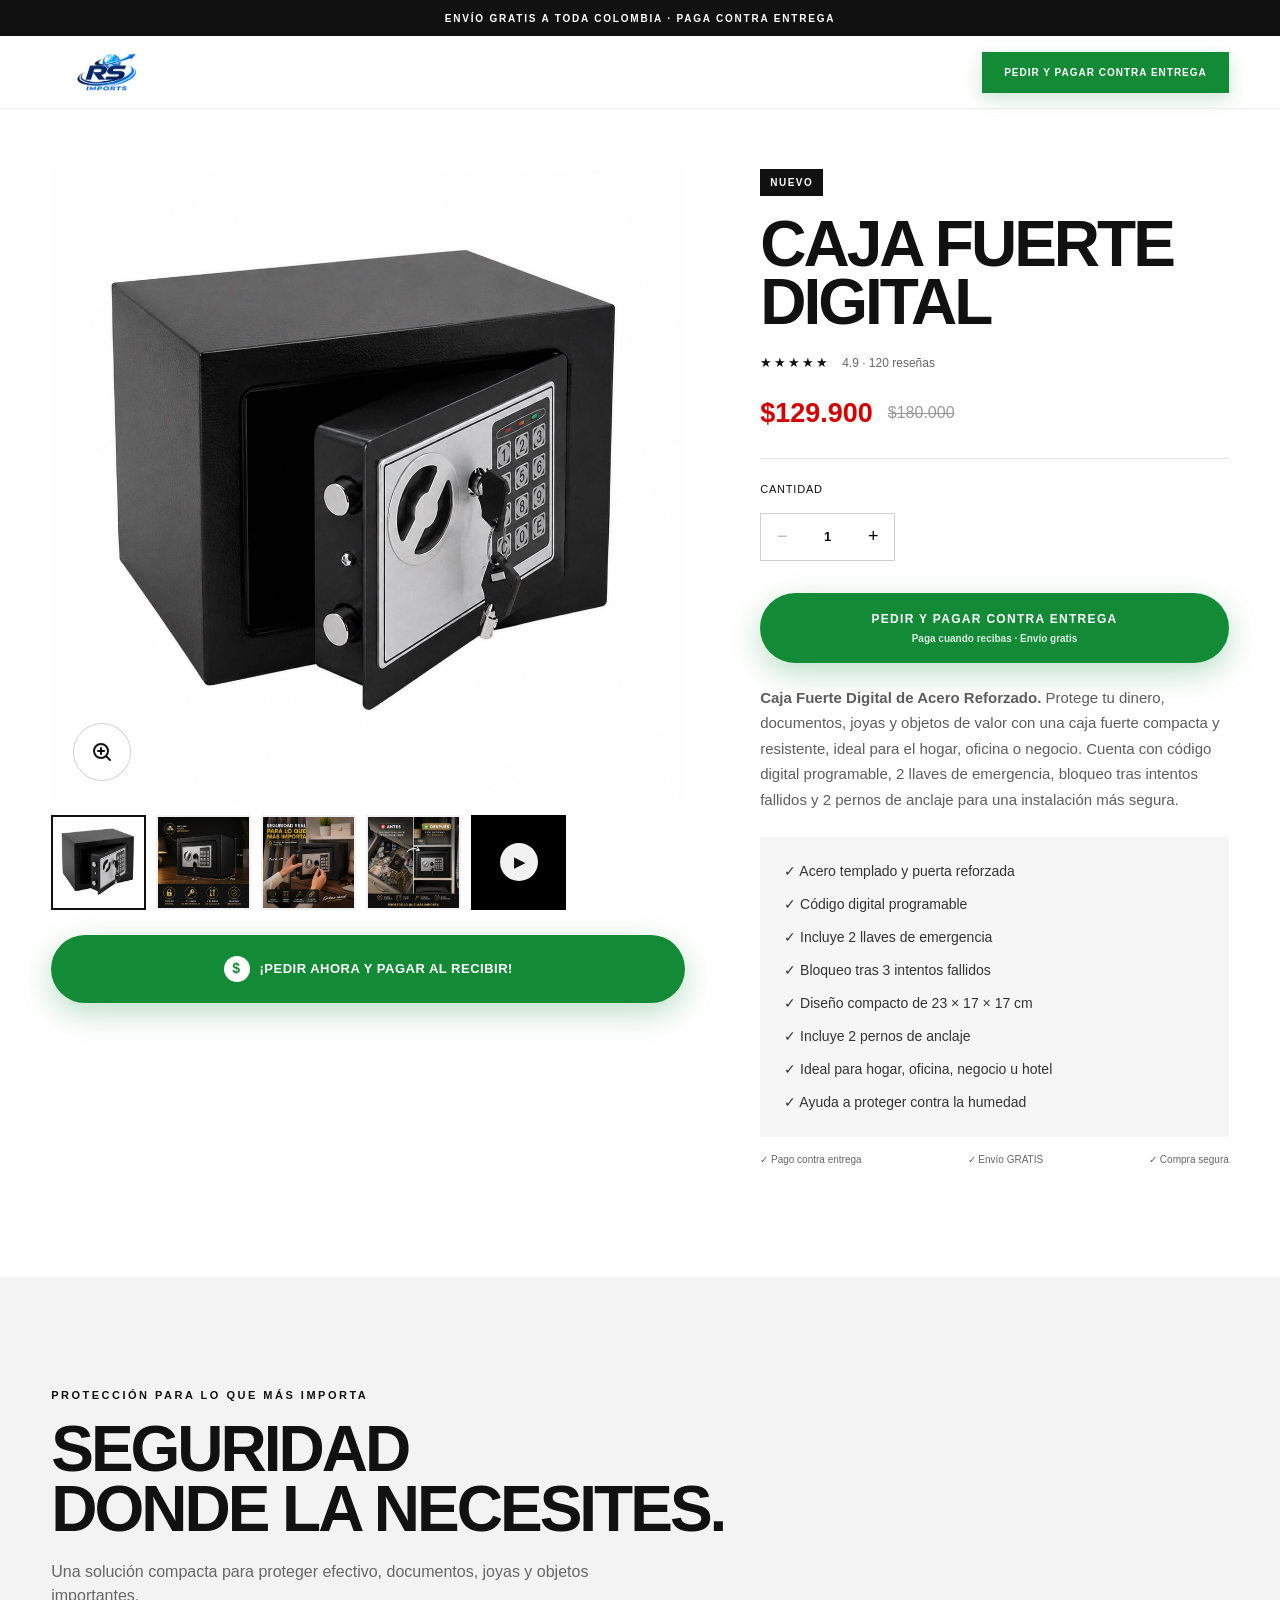
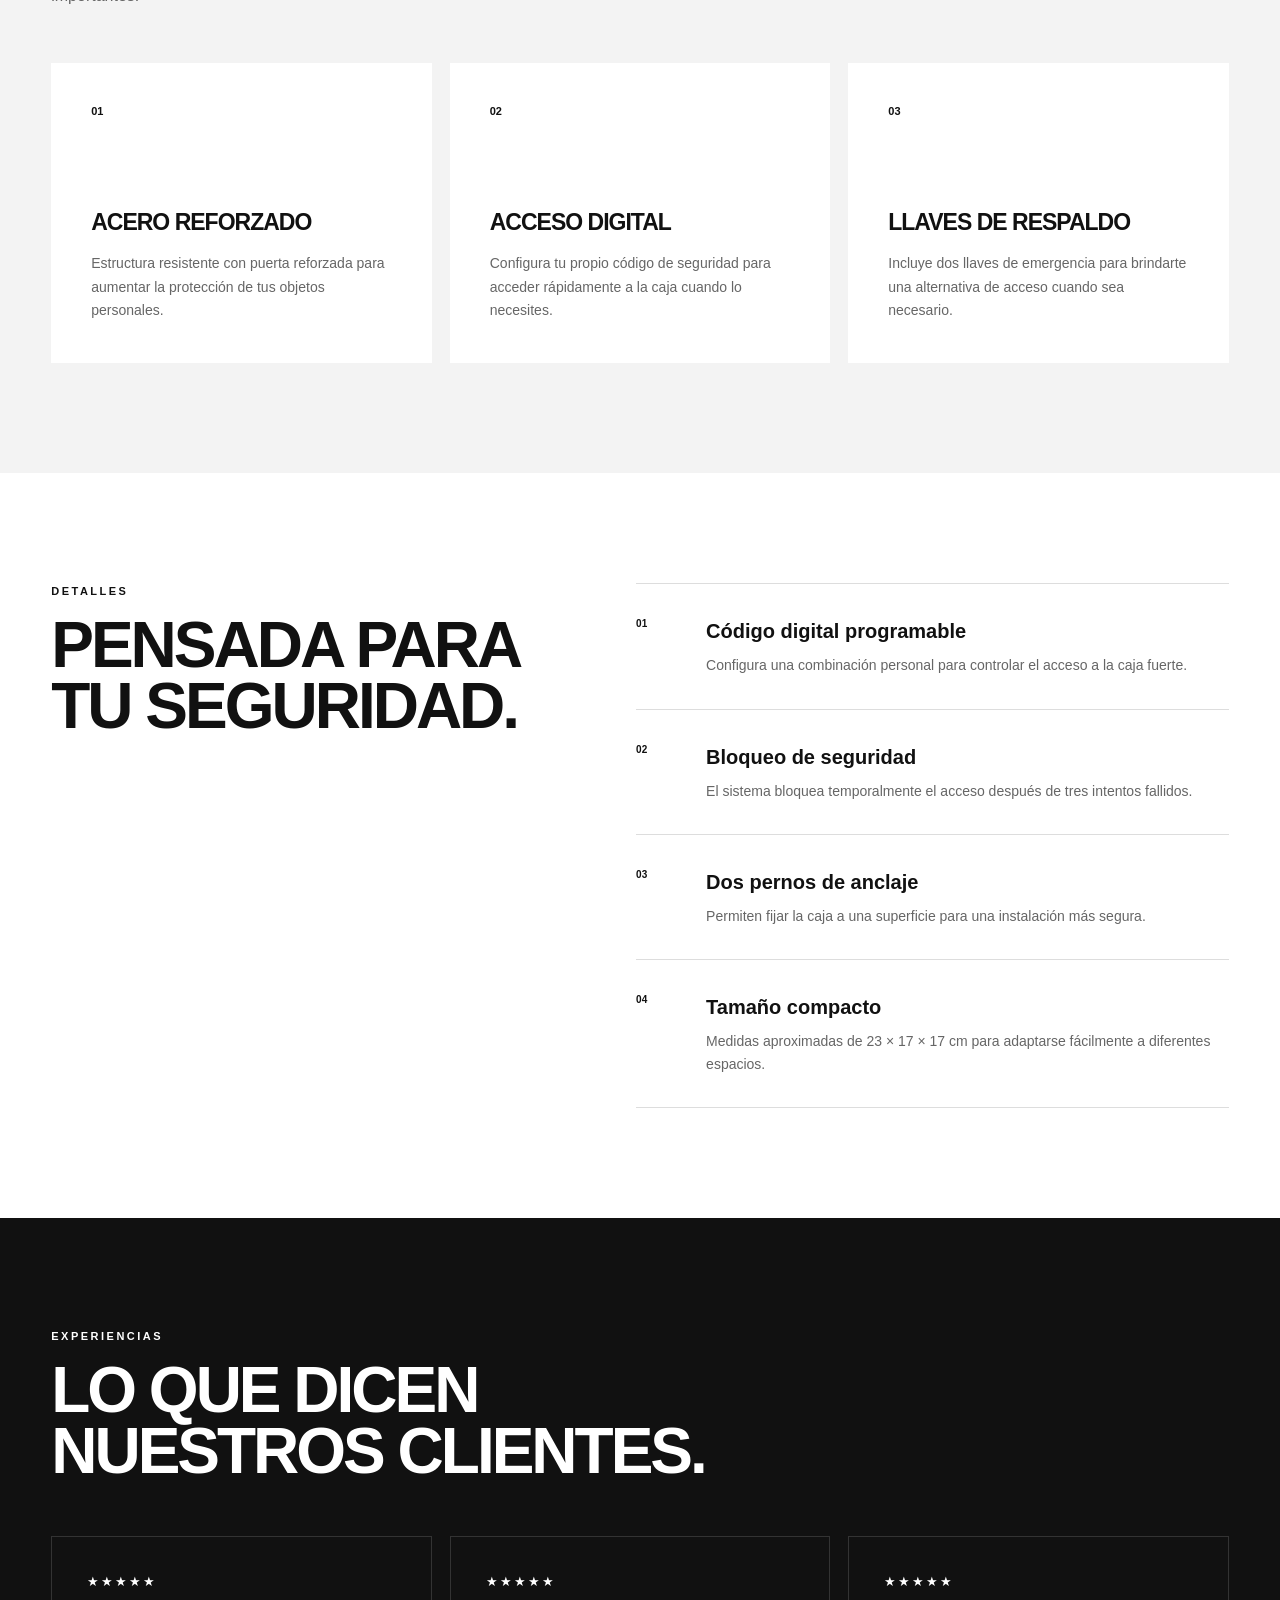
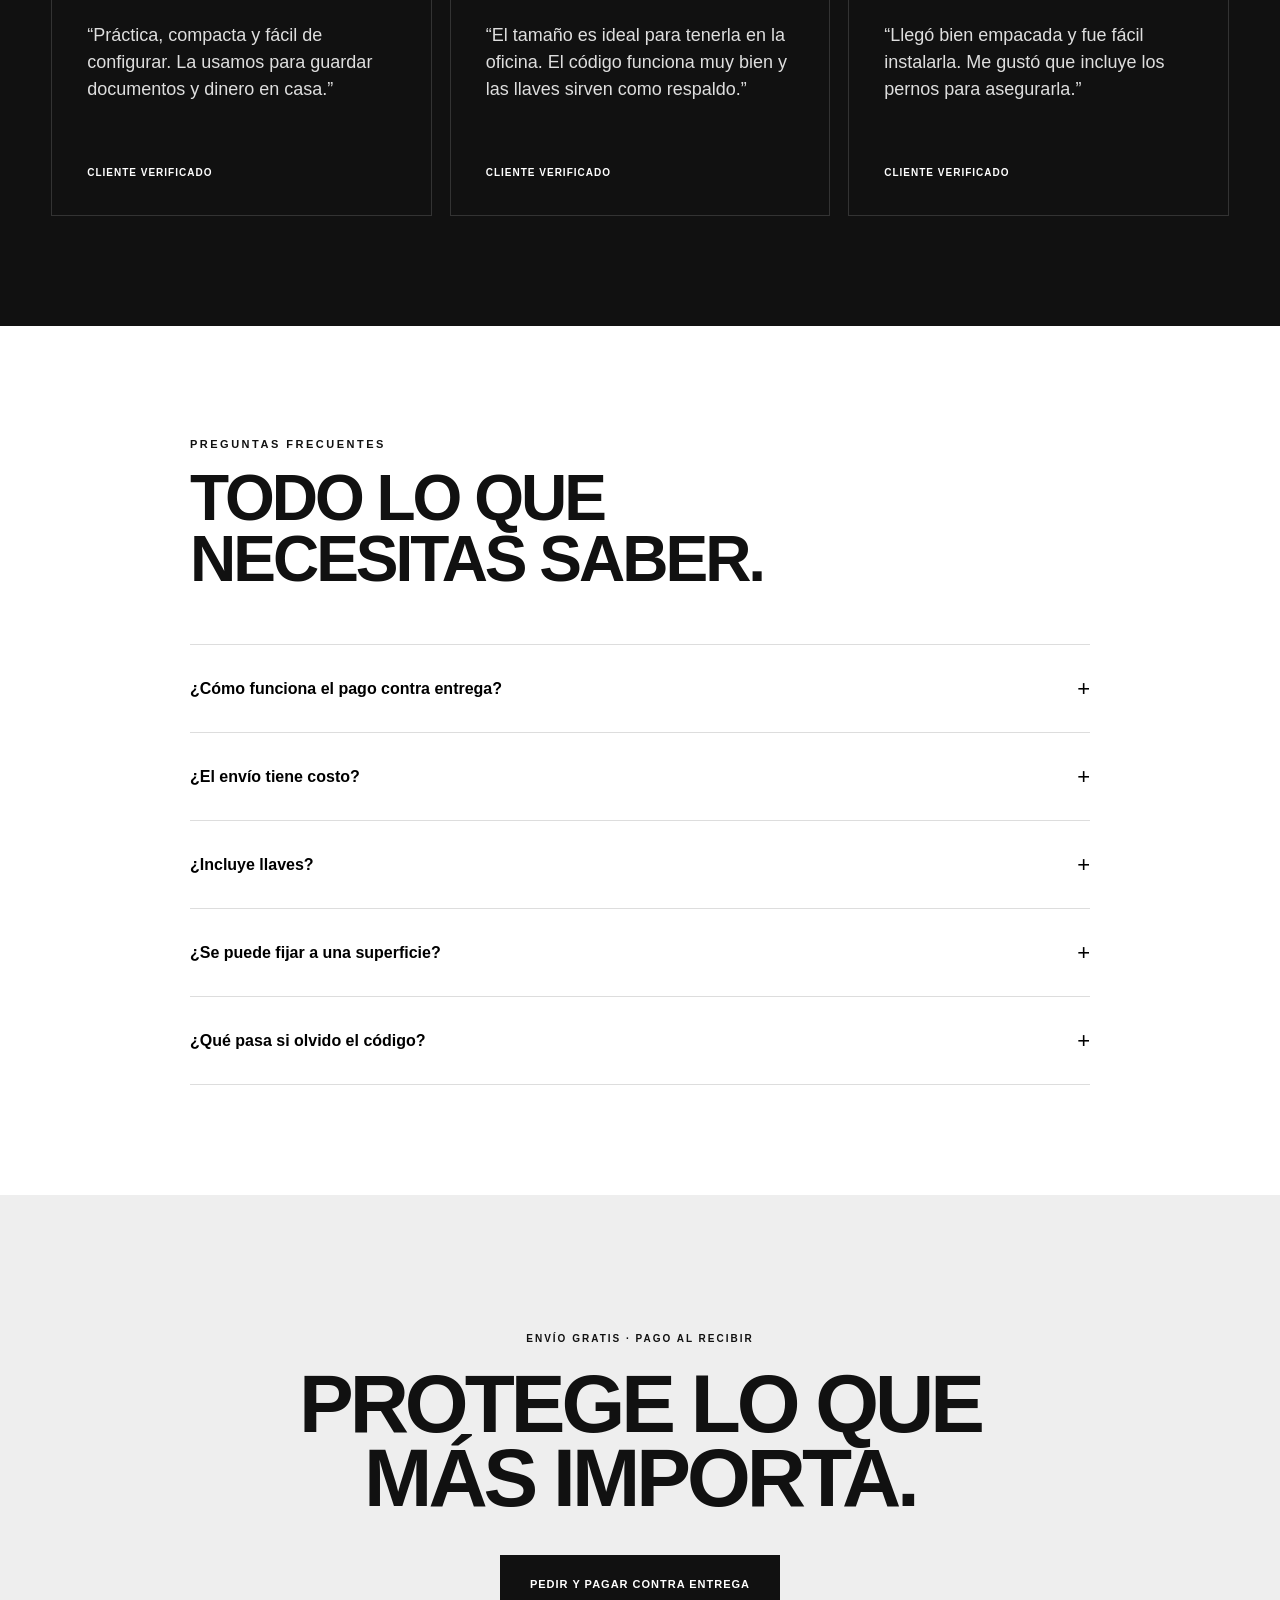
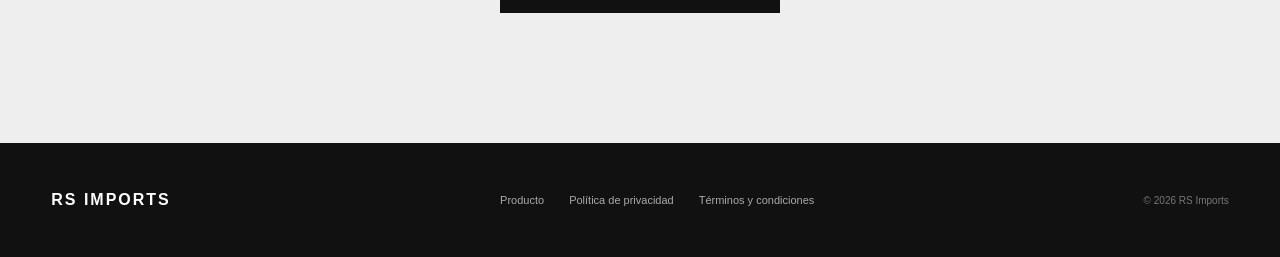
==== commit 4877d0e5: "Update index.html" ====
--- a/index.html
+++ b/index.html
@@ -622,49 +622,6 @@
 
 
         </div>
-
-      </div>
-
-    </section>
-
-
-
-    <!-- =========================================
-         BANNER
-    ========================================== -->
-
-    <section class="banner-section">
-
-      <div class="banner-overlay"></div>
-
-      <div class="container banner-content">
-
-        <span>
-          PROTEGE TUS OBJETOS DE VALOR
-        </span>
-
-
-        <h2>
-          TU SEGURIDAD
-          <br>
-          EN UN SOLO LUGAR.
-        </h2>
-
-
-        <p>
-          Diseñada para guardar dinero, documentos,
-          joyas y objetos importantes en casa,
-          oficina o negocio.
-        </p>
-
-
-        <button
-          class="banner-cod-button"
-          id="banner-cod-button"
-          type="button"
-        >
-          PEDIR Y PAGAR CONTRA ENTREGA
-        </button>
 
       </div>
 
@@ -1335,7 +1292,7 @@
                     inputmode="numeric"
                     maxlength="10"
                     pattern="3[0-9]{9}"
-                     title="Ingresa un celular colombiano de 10 dígitos que comience por 3"
+                    title="Ingresa un celular colombiano de 10 dígitos que comience por 3"
                     required
                   >
 
--- a/css/styles.css
+++ b/css/styles.css
@@ -1,1361 +1,2898 @@
-/* =========================================================
-   RS IMPORTS
-   CAJA FUERTE DIGITAL
-   LANDING 100% CONTRA ENTREGA
-========================================================= */
-
-
-/* =========================================================
+/* ========================================
+   RESET
+======================================== */
+
+* {
+  margin: 0;
+  padding: 0;
+  box-sizing: border-box;
+}
+
+html {
+  scroll-behavior: smooth;
+}
+
+body {
+  font-family: Arial, Helvetica, sans-serif;
+  background: #ffffff;
+  color: #111111;
+  line-height: 1.5;
+}
+
+body,
+button,
+a {
+  -webkit-font-smoothing: antialiased;
+}
+
+button,
+input,
+textarea {
+  font: inherit;
+}
+
+button {
+  cursor: pointer;
+}
+
+a {
+  color: inherit;
+  text-decoration: none;
+}
+
+img {
+  display: block;
+  width: 100%;
+}
+
+
+/* ========================================
+   GENERAL
+======================================== */
+
+.container {
+  width: min(1200px, 92%);
+  margin: 0 auto;
+}
+
+.section {
+  padding: 110px 0;
+}
+
+.section-heading {
+  max-width: 700px;
+  margin-bottom: 55px;
+}
+
+.section-heading > span,
+.features-title > span {
+  display: block;
+  font-size: 11px;
+  font-weight: 800;
+  letter-spacing: 2.5px;
+  margin-bottom: 15px;
+}
+
+.section-heading h2,
+.features-title h2 {
+  font-size: clamp(36px, 5vw, 64px);
+  line-height: 0.95;
+  letter-spacing: -3px;
+  margin-bottom: 20px;
+}
+
+.section-heading p {
+  color: #666;
+  max-width: 550px;
+}
+
+
+/* ========================================
+   ANNOUNCEMENT
+======================================== */
+
+.announcement-bar {
+  background: #111;
+  color: #fff;
+
+  min-height: 36px;
+
+  display: flex;
+  justify-content: center;
+  align-items: center;
+
+  padding: 8px 20px;
+
+  text-align: center;
+
+  font-size: 10px;
+  font-weight: 800;
+  letter-spacing: 1.8px;
+}
+
+
+/* ========================================
+   HEADER
+======================================== */
+
+.header {
+  background: rgba(255, 255, 255, 0.96);
+
+  border-bottom: 1px solid #eee;
+
+  position: sticky;
+  top: 0;
+
+  z-index: 1000;
+
+  backdrop-filter: blur(10px);
+}
+
+.header-content {
+  min-height: 72px;
+
+  display: flex;
+  align-items: center;
+  justify-content: space-between;
+
+  gap: 20px;
+}
+
+.logo {
+  display: flex;
+  align-items: center;
+}
+
+.logo-image {
+  width: auto;
+  height: 38px;
+
+  object-fit: contain;
+}
+
+
+/* ========================================
+   HEADER CTA VERDE
+======================================== */
+
+.header-button {
+  border: none;
+
+  background: #138a36;
+  color: #fff;
+
+  padding: 13px 22px;
+
+  font-size: 10px;
+  font-weight: 900;
+  letter-spacing: 1px;
+
+  position: relative;
+
+  overflow: hidden;
+
+  animation:
+    headerCodPulse
+    1.8s
+    ease-in-out
+    infinite;
+
+  box-shadow:
+    0 6px 18px
+    rgba(19, 138, 54, 0.22);
+
+  transition:
+    background 0.2s ease,
+    transform 0.2s ease;
+}
+
+.header-button:hover {
+  background: #0f6f2b;
+}
+
+.header-button::after {
+  content: "";
+
+  position: absolute;
+
+  top: 0;
+  left: -120%;
+
+  width: 70%;
+  height: 100%;
+
+  background:
+    linear-gradient(
+      110deg,
+      transparent,
+      rgba(255, 255, 255, 0.35),
+      transparent
+    );
+
+  transform: skewX(-20deg);
+
+  animation:
+    codShine
+    2.7s
+    ease-in-out
+    infinite;
+
+  pointer-events: none;
+}
+
+
+/* ========================================
    PRODUCTO
-========================================================= */
-
-const product = {
-  name: "Caja Fuerte Digital de Acero Reforzado",
-  price: 129900
-};
-
-const MAX_QUANTITY = 10;
-
-let quantity = 1;
-
-
-/* =========================================================
-   FORMATEAR PRECIOS
-========================================================= */
-
-function formatPrice(value) {
-
-  return new Intl.NumberFormat(
-    "es-CO",
-    {
-      style: "currency",
-      currency: "COP",
-      maximumFractionDigits: 0
-    }
-  ).format(value);
-
-}
-
-
-/* =========================================================
+======================================== */
+
+.product-section {
+  padding: 60px 0 110px;
+}
+
+.product-grid {
+  display: grid;
+
+  grid-template-columns:
+    minmax(0, 1.15fr)
+    minmax(360px, 0.85fr);
+
+  gap: 75px;
+
+  align-items: start;
+}
+
+
+/* ========================================
    GALERÍA
-========================================================= */
-
-const mainProductImage =
-  document.querySelector(
-    "#main-product-image"
-  );
-
-const mainProductVideo =
-  document.querySelector(
-    "#main-product-video"
-  );
-
-const mediaThumbnails =
-  document.querySelectorAll(
-    ".thumbnail"
-  );
-
-const videoThumbnailPreview =
-  document.querySelector(
-    ".video-thumbnail-preview"
-  );
-
-
-/* =========================================================
-   FRAME MINIATURA VIDEO
-========================================================= */
-
-if (videoThumbnailPreview) {
-
-  videoThumbnailPreview.addEventListener(
-    "loadedmetadata",
-    () => {
-
-      if (
-        videoThumbnailPreview.duration > 1
-      ) {
-
-        videoThumbnailPreview.currentTime =
-          0.5;
-
-      }
-
-    }
-  );
-
-}
-
-
-/* =========================================================
+======================================== */
+
+.product-gallery {
+  min-width: 0;
+}
+
+.main-media-wrapper {
+  position: relative;
+
+  background: #f1f1f1;
+
+  overflow: hidden;
+}
+
+.main-product-image,
+.main-product-video {
+  width: 100%;
+
+  aspect-ratio: 1 / 1;
+
+  object-fit: cover;
+}
+
+.main-product-image {
+  transition:
+    opacity 0.2s ease,
+    transform 0.4s ease;
+}
+
+.main-product-video {
+  display: none;
+
+  background: #000;
+}
+
+
+/* ========================================
+   MINIATURAS
+======================================== */
+
+.product-thumbnails {
+  display: flex;
+
+  gap: 10px;
+
+  margin-top: 12px;
+
+  overflow-x: auto;
+  overflow-y: hidden;
+
+  padding-bottom: 5px;
+
+  scrollbar-width: thin;
+}
+
+.thumbnail {
+  position: relative;
+
+  flex: 0 0 95px;
+
+  padding: 0;
+
+  border: 2px solid transparent;
+
+  background: #f1f1f1;
+
+  overflow: hidden;
+
+  transition: 0.2s ease;
+}
+
+.thumbnail:hover {
+  opacity: 0.85;
+}
+
+.thumbnail.active {
+  border-color: #111;
+}
+
+.thumbnail img {
+  width: 100%;
+
+  aspect-ratio: 1 / 1;
+
+  object-fit: cover;
+}
+
+
+/* ========================================
+   VIDEO MINIATURA
+======================================== */
+
+.video-thumbnail {
+  position: relative;
+
+  background: #000;
+
+  overflow: hidden;
+}
+
+.video-thumbnail-preview {
+  display: block;
+
+  width: 100%;
+
+  aspect-ratio: 1 / 1;
+
+  object-fit: cover;
+
+  pointer-events: none;
+}
+
+.video-thumbnail-overlay {
+  position: absolute;
+
+  inset: 0;
+
+  display: flex;
+
+  align-items: center;
+  justify-content: center;
+
+  background: rgba(0, 0, 0, 0.18);
+
+  pointer-events: none;
+}
+
+.video-play-icon {
+  width: 38px;
+  height: 38px;
+
+  display: flex;
+
+  align-items: center;
+  justify-content: center;
+
+  padding-left: 3px;
+
+  background: rgba(255, 255, 255, 0.95);
+
+  color: #111;
+
+  border-radius: 50%;
+
+  font-size: 15px;
+
+  box-shadow:
+    0 3px 15px
+    rgba(0, 0, 0, 0.18);
+}
+
+
+/* ========================================
+   CTA GRANDE BAJO MINIATURAS
+======================================== */
+
+.gallery-cod-button-row {
+  width: 100%;
+
+  margin-top: 20px;
+
+  padding: 0;
+}
+
+
+/* ========================================
+   BOTÓN PÍLDORA VERDE
+======================================== */
+
+.gallery-cod-button {
+  position: relative;
+
+  width: 100%;
+
+  min-height: 68px;
+
+  padding: 14px 30px;
+
+  border: none;
+
+  border-radius: 999px;
+
+  background: #138a36;
+
+  color: #ffffff;
+
+  display: flex;
+
+  align-items: center;
+
+  justify-content: center;
+
+  gap: 10px;
+
+  text-align: center;
+
+  font-size: 13px;
+
+  font-weight: 900;
+
+  letter-spacing: 0.5px;
+
+  overflow: hidden;
+
+  box-shadow:
+    0 10px 30px
+    rgba(19, 138, 54, 0.28);
+
+  animation:
+    codPulseBar
+    1.8s
+    ease-in-out
+    infinite;
+
+  transition:
+    background 0.25s ease,
+    transform 0.25s ease,
+    box-shadow 0.25s ease;
+}
+
+.gallery-cod-button:hover {
+  background: #0f6f2b;
+
+  transform: scale(1.015);
+
+  box-shadow:
+    0 12px 35px
+    rgba(19, 138, 54, 0.35);
+}
+
+
+/* ICONO DEL CTA */
+
+.gallery-cod-icon {
+  width: 26px;
+  height: 26px;
+
+  flex: 0 0 26px;
+
+  display: inline-flex;
+
+  align-items: center;
+
+  justify-content: center;
+
+  border-radius: 50%;
+
+  background: #ffffff;
+
+  color: #138a36;
+
+  font-size: 14px;
+
+  font-weight: 900;
+
+  position: relative;
+
+  z-index: 2;
+}
+
+.gallery-cod-text {
+  position: relative;
+
+  z-index: 2;
+}
+
+
+/* BRILLO */
+
+.gallery-cod-button::after {
+  content: "";
+
+  position: absolute;
+
+  top: 0;
+  left: -100%;
+
+  width: 45%;
+  height: 100%;
+
+  background:
+    linear-gradient(
+      110deg,
+      transparent,
+      rgba(255, 255, 255, 0.36),
+      transparent
+    );
+
+  transform: skewX(-20deg);
+
+  animation:
+    codShine
+    2.7s
+    ease-in-out
+    infinite;
+
+  pointer-events: none;
+}
+
+
+/* ========================================
    ZOOM
-========================================================= */
-
-const zoomButton =
-  document.querySelector(
-    "#zoom-button"
-  );
-
-const zoomModal =
-  document.querySelector(
-    "#zoom-modal"
-  );
-
-const zoomImage =
-  document.querySelector(
-    "#zoom-image"
-  );
-
-const zoomClose =
-  document.querySelector(
-    "#zoom-close"
-  );
-
-
-/* =========================================================
-   CAMBIAR FOTO / VIDEO
-========================================================= */
-
-mediaThumbnails.forEach(
-  (thumbnail) => {
-
-    thumbnail.addEventListener(
-      "click",
-      () => {
-
-        const type =
-          thumbnail.dataset.type;
-
-        const media =
-          thumbnail.dataset.media;
-
-
-        /* QUITAR ACTIVO */
-
-        mediaThumbnails.forEach(
-          (item) => {
-
-            item.classList.remove(
-              "active"
-            );
-
-          }
-        );
-
-
-        thumbnail.classList.add(
-          "active"
-        );
-
-
-        /* =================================
-           MOSTRAR IMAGEN
-        ================================= */
-
-        if (type === "image") {
-
-          if (mainProductVideo) {
-
-            mainProductVideo.pause();
-
-            mainProductVideo.style.display =
-              "none";
-
-          }
-
-
-          if (mainProductImage) {
-
-            mainProductImage.style.display =
-              "block";
-
-            mainProductImage.style.opacity =
-              "0";
-
-
-            setTimeout(
-              () => {
-
-                mainProductImage.src =
-                  media;
-
-                mainProductImage.style.opacity =
-                  "1";
-
-              },
-              120
-            );
-
-          }
-
-
-          if (zoomButton) {
-
-            zoomButton.style.display =
-              "";
-
-          }
-
-        }
-
-
-        /* =================================
-           MOSTRAR VIDEO
-        ================================= */
-
-        if (type === "video") {
-
-          if (mainProductImage) {
-
-            mainProductImage.style.display =
-              "none";
-
-          }
-
-
-          if (mainProductVideo) {
-
-            mainProductVideo.style.display =
-              "block";
-
-          }
-
-
-          if (zoomButton) {
-
-            zoomButton.style.display =
-              "none";
-
-          }
-
-
-          const source =
-            mainProductVideo
-              ?.querySelector(
-                "source"
-              );
-
-
-          if (
-            source &&
-            source.getAttribute("src") !==
-              media
-          ) {
-
-            source.src =
-              media;
-
-            mainProductVideo.load();
-
-          }
-
-
-          mainProductVideo
-            ?.play()
-            .catch(
-              () => {}
-            );
-
-        }
-
-      }
+======================================== */
+
+.zoom-button {
+  position: absolute;
+
+  left: 22px;
+  bottom: 22px;
+
+  width: 58px;
+  height: 58px;
+
+  display: flex;
+
+  align-items: center;
+  justify-content: center;
+
+  border: 1px solid #d0d0d0;
+
+  border-radius: 50%;
+
+  background: rgba(255, 255, 255, 0.95);
+
+  color: #111;
+
+  z-index: 5;
+
+  transition:
+    transform 0.2s ease,
+    background 0.2s ease;
+}
+
+.zoom-button:hover {
+  transform: scale(1.07);
+
+  background: #fff;
+}
+
+.zoom-button svg {
+  width: 24px;
+  height: 24px;
+
+  fill: none;
+
+  stroke: currentColor;
+
+  stroke-width: 2;
+
+  stroke-linecap: round;
+
+  stroke-linejoin: round;
+}
+
+
+/* ========================================
+   PRODUCT INFO
+======================================== */
+
+.product-info {
+  position: sticky;
+
+  top: 120px;
+}
+
+.product-tag {
+  display: inline-block;
+
+  background: #111;
+
+  color: #fff;
+
+  padding: 6px 10px;
+
+  margin-bottom: 20px;
+
+  font-size: 10px;
+
+  font-weight: 800;
+
+  letter-spacing: 1.5px;
+}
+
+.product-info h1 {
+  font-size: clamp(40px, 5vw, 66px);
+
+  line-height: 0.9;
+
+  letter-spacing: -3px;
+
+  margin-bottom: 22px;
+
+  max-width: 550px;
+}
+
+
+/* ========================================
+   RATING
+======================================== */
+
+.rating {
+  display: flex;
+
+  align-items: center;
+
+  gap: 12px;
+
+  margin-bottom: 20px;
+}
+
+.rating > span,
+.stars {
+  letter-spacing: 2px;
+
+  font-size: 13px;
+}
+
+.rating small {
+  color: #666;
+
+  font-size: 12px;
+}
+
+
+/* ========================================
+   PRECIO
+======================================== */
+
+.product-price {
+  display: flex;
+
+  align-items: center;
+
+  gap: 15px;
+
+  margin-bottom: 25px;
+}
+
+.current-price {
+  font-size: 27px;
+
+  font-weight: 900;
+
+  color: #d60000;
+}
+
+.old-price {
+  color: #999;
+
+  text-decoration: line-through;
+
+  font-size: 16px;
+}
+
+
+/* ========================================
+   OPCIÓN
+======================================== */
+
+.product-option {
+  padding: 22px 0;
+
+  border-top: 1px solid #e6e6e6;
+}
+
+.option-title {
+  font-size: 11px;
+
+  letter-spacing: 0.8px;
+
+  margin-bottom: 15px;
+}
+
+
+/* ========================================
+   CANTIDAD
+======================================== */
+
+.quantity-selector {
+  width: 135px;
+
+  height: 48px;
+
+  border: 1px solid #d0d0d0;
+
+  display: flex;
+
+  align-items: center;
+
+  justify-content: space-between;
+}
+
+.quantity-selector button {
+  width: 42px;
+
+  height: 100%;
+
+  border: none;
+
+  background: transparent;
+
+  font-size: 18px;
+}
+
+.quantity-selector button:hover {
+  background: #f2f2f2;
+}
+
+.quantity-selector span {
+  font-size: 13px;
+
+  font-weight: 800;
+}
+
+
+/* ========================================
+   CTA PRINCIPAL
+======================================== */
+
+.cod-buy-button {
+  position: relative;
+
+  width: 100%;
+
+  min-height: 68px;
+
+  margin: 10px 0 22px;
+
+  border: 2px solid #111;
+
+  background: #fff;
+
+  color: #111;
+
+  display: flex;
+
+  flex-direction: column;
+
+  align-items: center;
+
+  justify-content: center;
+
+  gap: 4px;
+
+  overflow: hidden;
+
+  animation:
+    mainCodPulse
+    1.8s
+    ease-in-out
+    infinite;
+
+  transition: 0.25s ease;
+}
+
+.cod-buy-button strong {
+  font-size: 12px;
+
+  font-weight: 900;
+
+  letter-spacing: 1.2px;
+}
+
+.cod-buy-button span {
+  font-size: 10px;
+
+  color: #666;
+
+  font-weight: 600;
+}
+
+.cod-buy-button:hover {
+  background: #111;
+
+  color: #fff;
+}
+
+.cod-buy-button:hover span {
+  color: #ddd;
+}
+
+
+/* ========================================
+   DESCRIPCIÓN
+======================================== */
+
+.product-description {
+  color: #5d5d5d;
+
+  max-width: 520px;
+
+  font-size: 15px;
+
+  line-height: 1.7;
+
+  margin-bottom: 25px;
+}
+
+
+/* ========================================
+   BENEFICIOS RÁPIDOS
+======================================== */
+
+.quick-benefits {
+  display: grid;
+
+  gap: 12px;
+
+  background: #f6f6f6;
+
+  padding: 24px;
+
+  margin-bottom: 15px;
+
+  font-size: 14px;
+
+  color: #333;
+
+  text-align: left;
+
+  justify-items: start;
+
+  line-height: 1.5;
+}
+
+
+/* ========================================
+   PAYMENT INFO
+======================================== */
+
+.payment-info {
+  display: flex;
+
+  justify-content: space-between;
+
+  gap: 8px;
+
+  color: #666;
+
+  font-size: 10px;
+}
+
+
+/* ========================================
+   BENEFICIOS
+======================================== */
+
+.benefits-section {
+  background: #f3f3f3;
+}
+
+.benefits-grid {
+  display: grid;
+
+  grid-template-columns:
+    repeat(3, 1fr);
+
+  gap: 18px;
+}
+
+.benefit-card {
+  background: #fff;
+
+  padding: 40px;
+
+  min-height: 300px;
+
+  display: flex;
+
+  flex-direction: column;
+}
+
+.benefit-number {
+  font-size: 11px;
+
+  font-weight: 900;
+
+  margin-bottom: auto;
+}
+
+.benefit-card h3 {
+  font-size: 23px;
+
+  letter-spacing: -1px;
+
+  margin-bottom: 12px;
+}
+
+.benefit-card p {
+  color: #666;
+
+  font-size: 14px;
+
+  line-height: 1.7;
+}
+
+
+/* ========================================
+   BANNER
+======================================== */
+
+.banner-section {
+  position: relative;
+
+  min-height: 720px;
+
+  background-image:
+    url("https://images.unsplash.com/photo-1593079831268-3381b0db4a77?auto=format&fit=crop&w=1800&q=85");
+
+  background-position: center;
+
+  background-size: cover;
+
+  display: flex;
+
+  align-items: flex-end;
+
+  color: #fff;
+}
+
+.banner-overlay {
+  position: absolute;
+
+  inset: 0;
+
+  background:
+    linear-gradient(
+      0deg,
+      rgba(0, 0, 0, 0.75),
+      rgba(0, 0, 0, 0.05)
     );
-
-  }
-);
-
-
-/* =========================================================
-   ABRIR ZOOM
-========================================================= */
-
-if (
-  zoomButton &&
-  zoomModal &&
-  zoomImage
-) {
-
-  zoomButton.addEventListener(
-    "click",
-    () => {
-
-      if (!mainProductImage) {
-        return;
-      }
-
-
-      zoomImage.src =
-        mainProductImage.src;
-
-
-      zoomImage.classList.remove(
-        "zoomed"
-      );
-
-
-      zoomModal.classList.add(
-        "active"
-      );
-
-
-      zoomModal.setAttribute(
-        "aria-hidden",
-        "false"
-      );
-
-
-      document.body.style.overflow =
-        "hidden";
-
-    }
-  );
-
-}
-
-
-/* =========================================================
-   CLICK PARA AMPLIAR MÁS
-========================================================= */
-
-if (zoomImage) {
-
-  zoomImage.addEventListener(
-    "click",
-    () => {
-
-      zoomImage.classList.toggle(
-        "zoomed"
-      );
-
-    }
-  );
-
-}
-
-
-/* =========================================================
-   CERRAR ZOOM
-========================================================= */
-
-function closeZoom() {
-
-  if (!zoomModal) {
-    return;
-  }
-
-
-  zoomModal.classList.remove(
-    "active"
-  );
-
-
-  zoomModal.setAttribute(
-    "aria-hidden",
-    "true"
-  );
-
-
-  if (zoomImage) {
-
-    zoomImage.classList.remove(
-      "zoomed"
+}
+
+.banner-content {
+  position: relative;
+
+  z-index: 2;
+
+  padding-bottom: 80px;
+}
+
+.banner-content > span {
+  font-size: 11px;
+
+  font-weight: 800;
+
+  letter-spacing: 2px;
+}
+
+.banner-content h2 {
+  max-width: 850px;
+
+  font-size: clamp(45px, 7vw, 85px);
+
+  line-height: 0.9;
+
+  letter-spacing: -4px;
+
+  margin: 18px 0 22px;
+}
+
+.banner-content p {
+  max-width: 500px;
+
+  font-size: 15px;
+
+  color: #e3e3e3;
+
+  line-height: 1.7;
+
+  margin-bottom: 30px;
+}
+
+.banner-cod-button,
+.final-cod-button {
+  min-height: 58px;
+
+  border: none;
+
+  background: #111;
+
+  color: #fff;
+
+  padding: 0 30px;
+
+  font-size: 11px;
+
+  font-weight: 900;
+
+  letter-spacing: 1px;
+
+  transition: 0.2s ease;
+}
+
+.banner-cod-button {
+  background: #fff;
+
+  color: #111;
+}
+
+.banner-cod-button:hover {
+  background: #e5e5e5;
+}
+
+.final-cod-button:hover {
+  background: #292929;
+}
+
+
+/* ========================================
+   FEATURES
+======================================== */
+
+.features-grid {
+  display: grid;
+
+  grid-template-columns:
+    0.9fr 1.1fr;
+
+  gap: 100px;
+}
+
+.features-list {
+  border-top: 1px solid #ddd;
+}
+
+.feature {
+  display: grid;
+
+  grid-template-columns:
+    50px 1fr;
+
+  gap: 20px;
+
+  padding: 32px 0;
+
+  border-bottom: 1px solid #ddd;
+}
+
+.feature > span {
+  font-size: 10px;
+
+  font-weight: 900;
+}
+
+.feature h3 {
+  font-size: 20px;
+
+  margin-bottom: 8px;
+}
+
+.feature p {
+  color: #666;
+
+  font-size: 14px;
+
+  line-height: 1.6;
+}
+
+
+/* ========================================
+   REVIEWS
+======================================== */
+
+.reviews-section {
+  background: #111;
+
+  color: #fff;
+}
+
+.review-heading p {
+  color: #999;
+}
+
+.reviews-grid {
+  display: grid;
+
+  grid-template-columns:
+    repeat(3, 1fr);
+
+  gap: 18px;
+}
+
+.review-card {
+  border: 1px solid #333;
+
+  padding: 35px;
+
+  min-height: 280px;
+
+  display: flex;
+
+  flex-direction: column;
+}
+
+.review-card p {
+  font-size: 18px;
+
+  line-height: 1.5;
+
+  color: #dedede;
+
+  margin: 30px 0;
+
+  flex: 1;
+}
+
+.review-card strong {
+  font-size: 10px;
+
+  letter-spacing: 1px;
+}
+
+
+/* ========================================
+   FAQ
+======================================== */
+
+.faq-container {
+  max-width: 900px;
+}
+
+.faq-list {
+  border-top: 1px solid #ddd;
+}
+
+.faq-item {
+  border-bottom: 1px solid #ddd;
+}
+
+.faq-question {
+  width: 100%;
+
+  border: none;
+
+  background: transparent;
+
+  display: flex;
+
+  align-items: center;
+
+  justify-content: space-between;
+
+  padding: 27px 0;
+
+  text-align: left;
+}
+
+.faq-title {
+  font-size: 16px;
+
+  font-weight: 700;
+}
+
+.faq-icon {
+  font-size: 22px;
+
+  font-weight: 300;
+
+  margin-left: 20px;
+}
+
+.faq-answer {
+  max-height: 0;
+
+  overflow: hidden;
+
+  transition:
+    max-height
+    0.3s
+    ease;
+}
+
+.faq-answer p {
+  padding:
+    0
+    40px
+    27px
+    0;
+
+  color: #666;
+
+  line-height: 1.7;
+
+  font-size: 14px;
+}
+
+
+/* ========================================
+   CTA FINAL
+======================================== */
+
+.final-cta {
+  background: #eee;
+
+  padding: 130px 0;
+
+  text-align: center;
+}
+
+.final-cta > .container > span {
+  font-size: 10px;
+
+  font-weight: 900;
+
+  letter-spacing: 2px;
+}
+
+.final-cta h2 {
+  font-size: clamp(45px, 7vw, 82px);
+
+  line-height: 0.9;
+
+  letter-spacing: -4px;
+
+  margin: 18px 0 40px;
+}
+
+
+/* ========================================
+   FOOTER
+======================================== */
+
+.footer {
+  background: #111;
+
+  color: #fff;
+
+  padding: 45px 0;
+}
+
+.footer-content {
+  display: flex;
+
+  align-items: center;
+
+  justify-content: space-between;
+
+  gap: 30px;
+}
+
+.footer-content > strong {
+  letter-spacing: 2px;
+}
+
+.footer-links {
+  display: flex;
+
+  gap: 25px;
+
+  font-size: 11px;
+
+  color: #aaa;
+}
+
+.footer-links a:hover {
+  color: #fff;
+}
+
+.footer p {
+  color: #777;
+
+  font-size: 10px;
+}
+
+
+/* ========================================
+   MOBILE BUY
+======================================== */
+
+.mobile-buy-bar {
+  display: none;
+}
+
+
+/* ========================================
+   ZOOM MODAL
+======================================== */
+
+.zoom-modal {
+  position: fixed;
+
+  inset: 0;
+
+  z-index: 99999;
+
+  display: none;
+
+  align-items: center;
+
+  justify-content: center;
+
+  background:
+    rgba(255, 255, 255, 0.97);
+
+  padding: 50px;
+}
+
+.zoom-modal.active {
+  display: flex;
+}
+
+.zoom-image-container {
+  width: 100%;
+
+  height: 100%;
+
+  display: flex;
+
+  align-items: center;
+
+  justify-content: center;
+
+  overflow: auto;
+}
+
+.zoom-image {
+  max-width: 90vw;
+
+  max-height: 88vh;
+
+  width: auto;
+
+  height: auto;
+
+  object-fit: contain;
+
+  cursor: zoom-in;
+
+  transition:
+    transform
+    0.25s
+    ease;
+}
+
+.zoom-image.zoomed {
+  transform: scale(1.7);
+
+  cursor: zoom-out;
+}
+
+.zoom-close {
+  position: fixed;
+
+  top: 25px;
+
+  right: 30px;
+
+  z-index: 10;
+
+  width: 48px;
+
+  height: 48px;
+
+  display: flex;
+
+  align-items: center;
+
+  justify-content: center;
+
+  border: none;
+
+  border-radius: 50%;
+
+  background: #111;
+
+  color: #fff;
+
+  font-size: 28px;
+}
+
+.zoom-help {
+  position: fixed;
+
+  bottom: 25px;
+
+  left: 50%;
+
+  transform:
+    translateX(-50%);
+
+  padding: 9px 16px;
+
+  background: #111;
+
+  color: #fff;
+
+  font-size: 10px;
+
+  font-weight: 700;
+
+  letter-spacing: 0.5px;
+}
+
+
+/* ========================================
+   CHECKOUT OVERLAY
+======================================== */
+
+.checkout-overlay {
+  position: fixed;
+
+  inset: 0;
+
+  background:
+    rgba(0, 0, 0, 0.55);
+
+  opacity: 0;
+
+  visibility: hidden;
+
+  z-index: 99992;
+
+  transition:
+    opacity 0.3s ease,
+    visibility 0.3s ease;
+}
+
+.checkout-overlay.active {
+  opacity: 1;
+
+  visibility: visible;
+}
+
+
+/* ========================================
+   CHECKOUT PANEL
+======================================== */
+
+.checkout-panel {
+  position: fixed;
+
+  inset: 0;
+
+  z-index: 99993;
+
+  overflow-y: auto;
+
+  background: #f5f5f5;
+
+  opacity: 0;
+
+  visibility: hidden;
+
+  transform:
+    translateY(20px);
+
+  transition:
+    opacity 0.3s ease,
+    visibility 0.3s ease,
+    transform 0.3s ease;
+}
+
+.checkout-panel.active {
+  opacity: 1;
+
+  visibility: visible;
+
+  transform:
+    translateY(0);
+}
+
+
+/* ========================================
+   CHECKOUT CONTAINER
+======================================== */
+
+.checkout-container {
+  width:
+    min(1150px, 94%);
+
+  margin:
+    40px
+    auto;
+
+  background: #fff;
+}
+
+
+/* ========================================
+   CHECKOUT HEADER
+======================================== */
+
+.checkout-header {
+  min-height: 105px;
+
+  padding: 25px 35px;
+
+  display: flex;
+
+  justify-content: space-between;
+
+  align-items: center;
+
+  border-bottom:
+    1px solid #e4e4e4;
+}
+
+.checkout-label {
+  display: block;
+
+  margin-bottom: 6px;
+
+  font-size: 9px;
+
+  font-weight: 900;
+
+  letter-spacing: 2px;
+
+  color: #777;
+}
+
+.checkout-header h2 {
+  font-size: 31px;
+
+  letter-spacing: -1.5px;
+
+  line-height: 1;
+}
+
+.checkout-close {
+  width: 44px;
+
+  height: 44px;
+
+  border:
+    1px solid #ddd;
+
+  border-radius: 50%;
+
+  background: #fff;
+
+  display: flex;
+
+  align-items: center;
+
+  justify-content: center;
+
+  font-size: 26px;
+
+  transition: 0.2s ease;
+}
+
+.checkout-close:hover {
+  background: #111;
+
+  color: #fff;
+
+  border-color: #111;
+}
+
+
+/* ========================================
+   CHECKOUT GRID
+======================================== */
+
+.checkout-grid {
+  display: grid;
+
+  grid-template-columns:
+    minmax(0, 1.2fr)
+    minmax(320px, 0.8fr);
+}
+
+
+/* ========================================
+   CHECKOUT FORM
+======================================== */
+
+.checkout-form-wrapper {
+  padding: 40px;
+
+  border-right:
+    1px solid #e5e5e5;
+}
+
+.checkout-section {
+  padding-bottom: 35px;
+
+  margin-bottom: 35px;
+
+  border-bottom:
+    1px solid #e5e5e5;
+}
+
+.checkout-section h3 {
+  margin-bottom: 23px;
+
+  font-size: 18px;
+
+  letter-spacing: -0.5px;
+}
+
+
+/* ========================================
+   CHECKOUT FIELDS
+======================================== */
+
+.checkout-fields {
+  display: grid;
+
+  grid-template-columns:
+    repeat(2, 1fr);
+
+  gap: 18px;
+}
+
+.checkout-field {
+  display: flex;
+
+  flex-direction: column;
+
+  gap: 8px;
+}
+
+.checkout-field.full {
+  grid-column: 1 / -1;
+}
+
+.checkout-field label {
+  font-size: 10px;
+
+  font-weight: 800;
+
+  letter-spacing: 0.5px;
+}
+
+.checkout-field input,
+.checkout-field textarea {
+  width: 100%;
+
+  border:
+    1px solid #d6d6d6;
+
+  background: #fff;
+
+  padding: 15px 16px;
+
+  color: #111;
+
+  font-size: 14px;
+
+  outline: none;
+
+  transition: 0.2s ease;
+}
+
+.checkout-field textarea {
+  min-height: 100px;
+
+  resize: vertical;
+}
+
+.checkout-field input:focus,
+.checkout-field textarea:focus {
+  border-color: #111;
+}
+
+
+/* ========================================
+   CONTRA ENTREGA CHECKOUT
+======================================== */
+
+.cod-payment-info {
+  display: flex;
+
+  align-items: flex-start;
+
+  gap: 16px;
+
+  padding: 20px;
+
+  border:
+    2px solid #138a36;
+
+  background: #f6fbf7;
+}
+
+.cod-payment-check {
+  flex: 0 0 40px;
+
+  width: 40px;
+
+  height: 40px;
+
+  border-radius: 50%;
+
+  background: #138a36;
+
+  color: #fff;
+
+  display: flex;
+
+  align-items: center;
+
+  justify-content: center;
+
+  font-weight: 900;
+}
+
+.cod-payment-info strong {
+  display: block;
+
+  margin-bottom: 5px;
+
+  font-size: 13px;
+}
+
+.cod-payment-info p {
+  margin-bottom: 4px;
+
+  font-size: 12px;
+}
+
+.cod-payment-info small {
+  color: #666;
+
+  font-size: 10px;
+}
+
+
+/* ========================================
+   CONFIRMACIÓN
+======================================== */
+
+.order-confirmation {
+  display: flex;
+
+  align-items: flex-start;
+
+  gap: 12px;
+
+  margin-bottom: 22px;
+
+  cursor: pointer;
+}
+
+.order-confirmation input {
+  margin-top: 3px;
+
+  accent-color: #138a36;
+}
+
+.order-confirmation span {
+  color: #555;
+
+  font-size: 12px;
+
+  line-height: 1.6;
+}
+
+
+/* ========================================
+   CONFIRMAR PEDIDO
+======================================== */
+
+.confirm-order-button {
+  width: 100%;
+
+  min-height: 62px;
+
+  border: none;
+
+  background: #138a36;
+
+  color: #fff;
+
+  font-size: 11px;
+
+  font-weight: 900;
+
+  letter-spacing: 1.2px;
+
+  transition:
+    background
+    0.2s
+    ease;
+}
+
+.confirm-order-button:hover {
+  background: #0f6f2b;
+}
+
+.confirm-order-button:disabled {
+  opacity: 0.6;
+
+  cursor: not-allowed;
+}
+
+.checkout-security {
+  margin-top: 14px;
+
+  color: #777;
+
+  text-align: center;
+
+  font-size: 10px;
+}
+
+
+/* ========================================
+   CHECKOUT SUMMARY
+======================================== */
+
+.checkout-summary {
+  padding: 40px;
+
+  background: #fafafa;
+}
+
+.checkout-summary-label {
+  display: block;
+
+  margin-bottom: 25px;
+
+  font-size: 9px;
+
+  font-weight: 900;
+
+  letter-spacing: 1.5px;
+}
+
+.checkout-product {
+  display: grid;
+
+  grid-template-columns:
+    100px 1fr;
+
+  gap: 18px;
+
+  padding-bottom: 30px;
+
+  border-bottom:
+    1px solid #ddd;
+}
+
+.checkout-product-image {
+  position: relative;
+
+  background: #eee;
+}
+
+.checkout-product-image img {
+  width: 100%;
+
+  aspect-ratio: 1 / 1;
+
+  object-fit: cover;
+}
+
+.checkout-product-quantity {
+  position: absolute;
+
+  top: -8px;
+
+  right: -8px;
+
+  width: 25px;
+
+  height: 25px;
+
+  display: flex;
+
+  align-items: center;
+
+  justify-content: center;
+
+  border-radius: 50%;
+
+  background: #111;
+
+  color: #fff;
+
+  font-size: 10px;
+
+  font-weight: 900;
+}
+
+.checkout-product-info {
+  display: flex;
+
+  flex-direction: column;
+}
+
+.checkout-product-info strong {
+  font-size: 14px;
+
+  margin-bottom: 5px;
+}
+
+.checkout-product-info span {
+  color: #777;
+
+  font-size: 11px;
+}
+
+.checkout-product-info b {
+  margin-top: auto;
+
+  color: #d60000;
+
+  font-size: 16px;
+}
+
+
+/* ========================================
+   TOTALES
+======================================== */
+
+.checkout-totals {
+  padding: 25px 0;
+
+  border-bottom:
+    1px solid #ddd;
+}
+
+.checkout-totals > div,
+.checkout-total {
+  display: flex;
+
+  align-items: center;
+
+  justify-content: space-between;
+}
+
+.checkout-totals > div {
+  padding: 7px 0;
+
+  font-size: 12px;
+}
+
+.checkout-free {
+  color: #138a36;
+}
+
+.checkout-total {
+  padding: 25px 0;
+}
+
+.checkout-total span {
+  font-size: 12px;
+
+  font-weight: 900;
+
+  letter-spacing: 1px;
+}
+
+.checkout-total strong {
+  color: #d60000;
+
+  font-size: 25px;
+}
+
+.checkout-cod-message {
+  margin-top: 10px;
+
+  padding: 20px;
+
+  background: #edf7f0;
+}
+
+.checkout-cod-message strong {
+  display: block;
+
+  margin-bottom: 6px;
+
+  color: #138a36;
+
+  font-size: 10px;
+
+  letter-spacing: 1px;
+}
+
+.checkout-cod-message p {
+  color: #555;
+
+  font-size: 12px;
+
+  line-height: 1.5;
+}
+
+
+/* ========================================
+   SUCCESS
+======================================== */
+
+.order-success {
+  position: fixed;
+
+  inset: 0;
+
+  z-index: 100000;
+
+  background:
+    rgba(0, 0, 0, 0.65);
+
+  display: flex;
+
+  align-items: center;
+
+  justify-content: center;
+
+  padding: 20px;
+
+  opacity: 0;
+
+  visibility: hidden;
+
+  transition: 0.3s ease;
+}
+
+.order-success.active {
+  opacity: 1;
+
+  visibility: visible;
+}
+
+.order-success-box {
+  width:
+    min(500px, 100%);
+
+  background: #fff;
+
+  padding: 45px;
+
+  text-align: center;
+}
+
+.success-check {
+  width: 55px;
+
+  height: 55px;
+
+  margin:
+    0 auto 22px;
+
+  border-radius: 50%;
+
+  background: #138a36;
+
+  color: #fff;
+
+  display: flex;
+
+  align-items: center;
+
+  justify-content: center;
+
+  font-size: 22px;
+}
+
+.order-success-box > span {
+  font-size: 9px;
+
+  font-weight: 900;
+
+  letter-spacing: 2px;
+}
+
+.order-success-box h2 {
+  margin: 12px 0 15px;
+
+  font-size: 32px;
+
+  line-height: 1;
+
+  letter-spacing: -1.5px;
+}
+
+.order-success-box > p {
+  color: #666;
+
+  font-size: 13px;
+
+  line-height: 1.6;
+}
+
+.success-summary {
+  margin: 30px 0;
+
+  border-top:
+    1px solid #ddd;
+}
+
+.success-summary > div {
+  padding: 13px 0;
+
+  border-bottom:
+    1px solid #ddd;
+
+  display: flex;
+
+  justify-content: space-between;
+
+  gap: 20px;
+
+  text-align: left;
+
+  font-size: 11px;
+}
+
+.success-summary span {
+  color: #777;
+}
+
+.success-total {
+  color: #d60000;
+}
+
+.order-success-box button {
+  width: 100%;
+
+  min-height: 55px;
+
+  border: none;
+
+  background: #111;
+
+  color: #fff;
+
+  font-size: 10px;
+
+  font-weight: 900;
+
+  letter-spacing: 1px;
+}
+
+
+/* ========================================
+   ANIMACIONES
+======================================== */
+
+@keyframes codPulseBar {
+
+  0%,
+  100% {
+    transform:
+      scale(1);
+  }
+
+  50% {
+    transform:
+      scale(1.018);
+  }
+
+}
+
+
+@keyframes mainCodPulse {
+
+  0%,
+  100% {
+    transform:
+      scale(1);
+  }
+
+  50% {
+    transform:
+      scale(1.015);
+  }
+
+}
+
+
+@keyframes headerCodPulse {
+
+  0%,
+  100% {
+    transform:
+      scale(1);
+  }
+
+  50% {
+    transform:
+      scale(1.035);
+  }
+
+}
+
+
+@keyframes codShine {
+
+  0% {
+    left: -120%;
+  }
+
+  45% {
+    left: 140%;
+  }
+
+  100% {
+    left: 140%;
+  }
+
+}
+
+
+/* ========================================
+   TABLET
+======================================== */
+
+@media (max-width: 950px) {
+
+  .product-grid {
+    grid-template-columns: 1fr;
+
+    gap: 45px;
+  }
+
+  .product-info {
+    position: static;
+  }
+
+  .benefits-grid {
+    grid-template-columns: 1fr;
+  }
+
+  .benefit-card {
+    min-height: 230px;
+  }
+
+  .features-grid {
+    grid-template-columns: 1fr;
+
+    gap: 50px;
+  }
+
+  .reviews-grid {
+    grid-template-columns: 1fr;
+  }
+
+  .zoom-button {
+    display: none;
+  }
+
+  .zoom-modal {
+    display: none !important;
+  }
+
+}
+
+
+/* ========================================
+   CHECKOUT TABLET
+======================================== */
+
+@media (max-width: 800px) {
+
+  .checkout-container {
+    width: 100%;
+
+    margin: 0;
+
+    min-height: 100vh;
+  }
+
+  .checkout-grid {
+    grid-template-columns: 1fr;
+  }
+
+  .checkout-summary {
+    order: -1;
+
+    padding: 25px 20px;
+
+    border-bottom:
+      1px solid #ddd;
+  }
+
+  .checkout-form-wrapper {
+    padding: 30px 20px;
+
+    border-right: none;
+  }
+
+}
+
+
+/* ========================================
+   MOBILE
+======================================== */
+
+@media (max-width: 600px) {
+
+  body {
+    padding-bottom: 76px;
+  }
+
+  .container {
+    width: 92%;
+  }
+
+  .section {
+    padding: 75px 0;
+  }
+
+
+  /* HEADER */
+
+  .header-content {
+    min-height: 62px;
+
+    gap: 10px;
+  }
+
+  .logo-image {
+    height: 30px;
+  }
+
+  .header-button {
+    padding: 10px 11px;
+
+    font-size: 7.5px;
+
+    letter-spacing: 0.5px;
+
+    max-width: 190px;
+  }
+
+
+  /* PRODUCT */
+
+  .product-section {
+    padding: 0 0 70px;
+  }
+
+  .product-grid {
+    width: 100%;
+
+    gap: 30px;
+  }
+
+  .product-gallery {
+    width: 100%;
+  }
+
+  .product-info {
+    width: 92%;
+
+    margin: 0 auto;
+  }
+
+  .main-product-image,
+  .main-product-video {
+    aspect-ratio: 1 / 1.1;
+  }
+
+
+  /* MINIATURAS */
+
+  .product-thumbnails {
+    padding-left: 4%;
+
+    padding-right: 4%;
+  }
+
+  .thumbnail {
+    flex: 0 0 78px;
+  }
+
+  .video-play-icon {
+    width: 32px;
+
+    height: 32px;
+
+    font-size: 12px;
+  }
+
+
+  /* ========================================
+     BOTÓN VERDE BAJO MINIATURAS
+  ======================================== */
+
+  .gallery-cod-button-row {
+    margin-top: 16px;
+
+    padding:
+      0
+      4%;
+  }
+
+  .gallery-cod-button {
+    width: 100%;
+
+    min-height: 58px;
+
+    padding:
+      12px
+      15px;
+
+    border-radius: 999px;
+
+    gap: 8px;
+
+    font-size: 10px;
+
+    line-height: 1.25;
+
+    letter-spacing: 0.2px;
+  }
+
+  .gallery-cod-icon {
+    width: 23px;
+
+    height: 23px;
+
+    flex:
+      0
+      0
+      23px;
+
+    font-size: 12px;
+  }
+
+  .gallery-cod-text {
+    white-space: normal;
+  }
+
+
+  /* PRODUCT INFO */
+
+  .product-info h1 {
+    font-size: 42px;
+
+    letter-spacing: -2px;
+  }
+
+  .current-price {
+    font-size: 24px;
+  }
+
+
+  /* CTA PRINCIPAL */
+
+  .cod-buy-button {
+    min-height: 64px;
+  }
+
+  .cod-buy-button strong {
+    font-size: 11px;
+  }
+
+  .cod-buy-button span {
+    font-size: 9px;
+  }
+
+
+  /* PAYMENT INFO */
+
+  .payment-info {
+    display: grid;
+
+    grid-template-columns:
+      1fr 1fr;
+
+    gap: 10px;
+  }
+
+
+  /* BENEFICIOS */
+
+  .section-heading h2,
+  .features-title h2 {
+    letter-spacing: -2px;
+  }
+
+  .benefit-card {
+    padding: 30px;
+
+    min-height: 220px;
+  }
+
+
+  /* BANNER */
+
+  .banner-section {
+    min-height: 600px;
+  }
+
+  .banner-content {
+    padding-bottom: 50px;
+  }
+
+  .banner-content h2 {
+    letter-spacing: -2px;
+  }
+
+  .banner-cod-button,
+  .final-cod-button {
+    width: 100%;
+  }
+
+
+  /* FINAL */
+
+  .final-cta {
+    padding: 90px 0;
+  }
+
+  .final-cta h2 {
+    letter-spacing: -2px;
+  }
+
+
+  /* FOOTER */
+
+  .footer-content {
+    flex-direction: column;
+
+    align-items: flex-start;
+  }
+
+  .footer-links {
+    flex-wrap: wrap;
+  }
+
+
+  /* ========================================
+     MOBILE STICKY
+  ======================================== */
+
+  .mobile-buy-bar {
+    position: fixed;
+
+    bottom: 0;
+
+    left: 0;
+
+    z-index: 9999;
+
+    width: 100%;
+
+    height: 76px;
+
+    background: #fff;
+
+    border-top:
+      1px solid #ddd;
+
+    box-shadow:
+      0 -8px 30px
+      rgba(0, 0, 0, 0.08);
+
+    padding: 10px 15px;
+
+    display: flex;
+
+    align-items: center;
+
+    justify-content: space-between;
+
+    gap: 12px;
+  }
+
+  .mobile-price {
+    display: flex;
+
+    flex-direction: column;
+
+    flex-shrink: 0;
+  }
+
+  .mobile-price small {
+    font-size: 8px;
+
+    color: #777;
+  }
+
+  .mobile-price strong {
+    font-size: 16px;
+
+    color: #d60000;
+  }
+
+  .mobile-buy-bar button {
+    flex: 1;
+
+    max-width: 220px;
+
+    height: 52px;
+
+    border: none;
+
+    border-radius: 999px;
+
+    background: #138a36;
+
+    color: #fff;
+
+    font-size: 9px;
+
+    font-weight: 900;
+
+    letter-spacing: 0.7px;
+  }
+
+
+  /* CHECKOUT */
+
+  .checkout-header {
+    min-height: 85px;
+
+    padding: 20px;
+  }
+
+  .checkout-header h2 {
+    font-size: 25px;
+  }
+
+  .checkout-fields {
+    grid-template-columns: 1fr;
+  }
+
+  .checkout-field.full {
+    grid-column: auto;
+  }
+
+  .cod-payment-info {
+    padding: 17px;
+  }
+
+  .checkout-product {
+    grid-template-columns:
+      90px 1fr;
+  }
+
+
+  /* SUCCESS */
+
+  .order-success-box {
+    padding: 35px 22px;
+  }
+
+}
+
+
+/* ========================================
+   ACCESIBILIDAD
+======================================== */
+
+@media (prefers-reduced-motion: reduce) {
+
+  .gallery-cod-button,
+  .gallery-cod-button::after,
+  .header-button,
+  .header-button::after,
+  .cod-buy-button {
+    animation: none;
+  }
+
+}
+/* ========================================
+   BOTÓN PRINCIPAL CONTRA ENTREGA VERDE
+======================================== */
+
+.cod-buy-button {
+  position: relative;
+
+  width: 100%;
+  min-height: 70px;
+
+  margin: 10px 0 22px;
+
+  padding: 13px 24px;
+
+  border: none;
+
+  border-radius: 999px;
+
+  background: #138A36;
+  color: #ffffff;
+
+  display: flex;
+  flex-direction: column;
+
+  align-items: center;
+  justify-content: center;
+
+  gap: 3px;
+
+  overflow: hidden;
+
+  box-shadow:
+    0 10px 30px
+    rgba(19, 138, 54, 0.28);
+
+  animation:
+    codMainPulse 1.8s ease-in-out infinite;
+
+  transition:
+    background 0.25s ease,
+    transform 0.25s ease,
+    box-shadow 0.25s ease;
+}
+
+
+/* TEXTO PRINCIPAL */
+
+.cod-buy-button strong {
+  position: relative;
+  z-index: 2;
+
+  color: #ffffff;
+
+  font-size: 12px;
+  font-weight: 900;
+
+  letter-spacing: 1.3px;
+}
+
+
+/* TEXTO SECUNDARIO */
+
+.cod-buy-button span {
+  position: relative;
+  z-index: 2;
+
+  color: rgba(255, 255, 255, 0.85);
+
+  font-size: 10px;
+  font-weight: 600;
+}
+
+
+/* HOVER */
+
+.cod-buy-button:hover {
+  background: #0F6F2B;
+
+  color: #ffffff;
+
+  transform: scale(1.015);
+
+  box-shadow:
+    0 13px 35px
+    rgba(19, 138, 54, 0.36);
+}
+
+
+.cod-buy-button:hover span {
+  color: #ffffff;
+}
+
+
+/* ========================================
+   EFECTO DE BRILLO
+======================================== */
+
+.cod-buy-button::after {
+  content: "";
+
+  position: absolute;
+
+  top: 0;
+  left: -110%;
+
+  width: 45%;
+  height: 100%;
+
+  background:
+    linear-gradient(
+      110deg,
+      transparent,
+      rgba(255, 255, 255, 0.38),
+      transparent
     );
 
-  }
-
-
-  document.body.style.overflow =
-    "";
-
-}
-
-
-if (zoomClose) {
-
-  zoomClose.addEventListener(
-    "click",
-    closeZoom
-  );
-
-}
-
-
-if (zoomModal) {
-
-  zoomModal.addEventListener(
-    "click",
-    (event) => {
-
-      if (
-        event.target ===
-        zoomModal
-      ) {
-
-        closeZoom();
-
-      }
-
-    }
-  );
-
-}
-
-
-/* =========================================================
-   CANTIDAD
-========================================================= */
-
-const quantityText =
-  document.querySelector(
-    "#quantity"
-  );
-
-const increaseQuantity =
-  document.querySelector(
-    "#increase-quantity"
-  );
-
-const decreaseQuantity =
-  document.querySelector(
-    "#decrease-quantity"
-  );
-
-
-/* =========================================================
-   ACTUALIZAR CANTIDAD Y TOTAL
-========================================================= */
-
-function updateQuantity() {
-
-  const total =
-    product.price *
-    quantity;
-
-
-  /* PDP */
-
-  if (quantityText) {
-
-    quantityText.textContent =
-      quantity;
-
-  }
-
-
-  /* CHECKOUT */
-
-  const checkoutQuantity =
-    document.querySelector(
-      "#checkout-product-quantity"
-    );
-
-  const checkoutProductPrice =
-    document.querySelector(
-      "#checkout-product-price"
-    );
-
-  const checkoutSubtotal =
-    document.querySelector(
-      "#checkout-subtotal"
-    );
-
-  const checkoutTotal =
-    document.querySelector(
-      "#checkout-total"
-    );
-
-
-  if (checkoutQuantity) {
-
-    checkoutQuantity.textContent =
-      quantity;
-
-  }
-
-
-  if (checkoutProductPrice) {
-
-    checkoutProductPrice.textContent =
-      formatPrice(total);
-
-  }
-
-
-  if (checkoutSubtotal) {
-
-    checkoutSubtotal.textContent =
-      formatPrice(total);
-
-  }
-
-
-  if (checkoutTotal) {
-
-    checkoutTotal.textContent =
-      formatPrice(total);
-
-  }
-
-
-  /* BOTÓN MENOS */
-
-  if (decreaseQuantity) {
-
-    decreaseQuantity.disabled =
-      quantity <= 1;
-
-  }
-
-
-  /* BOTÓN MÁS */
-
-  if (increaseQuantity) {
-
-    increaseQuantity.disabled =
-      quantity >=
-      MAX_QUANTITY;
-
-  }
-
-}
-
-
-/* =========================================================
-   AUMENTAR
-========================================================= */
-
-if (increaseQuantity) {
-
-  increaseQuantity.addEventListener(
-    "click",
-    () => {
-
-      if (
-        quantity <
-        MAX_QUANTITY
-      ) {
-
-        quantity++;
-
-        updateQuantity();
-
-      }
-
-    }
-  );
-
-}
-
-
-/* =========================================================
-   DISMINUIR
-========================================================= */
-
-if (decreaseQuantity) {
-
-  decreaseQuantity.addEventListener(
-    "click",
-    () => {
-
-      if (quantity > 1) {
-
-        quantity--;
-
-        updateQuantity();
-
-      }
-
-    }
-  );
-
-}
-
-
-/* =========================================================
-   CHECKOUT CONTRA ENTREGA
-========================================================= */
-
-const checkoutPanel =
-  document.querySelector(
-    "#checkout-panel"
-  );
-
-const checkoutOverlay =
-  document.querySelector(
-    "#checkout-overlay"
-  );
-
-const checkoutClose =
-  document.querySelector(
-    "#checkout-close"
-  );
-
-
-/* =========================================================
-   ABRIR CHECKOUT
-========================================================= */
-
-function openCheckout() {
-
-  if (!checkoutPanel) {
-    return;
-  }
-
-
-  updateQuantity();
-
-
-  checkoutPanel.classList.add(
-    "active"
-  );
-
-
-  if (checkoutOverlay) {
-
-    checkoutOverlay.classList.add(
-      "active"
-    );
-
-  }
-
-
-  checkoutPanel.setAttribute(
-    "aria-hidden",
-    "false"
-  );
-
-
-  document.body.style.overflow =
-    "hidden";
-
-
-  checkoutPanel.scrollTop =
-    0;
-
-}
-
-
-/* =========================================================
-   CERRAR CHECKOUT
-========================================================= */
-
-function closeCheckout() {
-
-  if (!checkoutPanel) {
-    return;
-  }
-
-
-  checkoutPanel.classList.remove(
-    "active"
-  );
-
-
-  if (checkoutOverlay) {
-
-    checkoutOverlay.classList.remove(
-      "active"
-    );
-
-  }
-
-
-  checkoutPanel.setAttribute(
-    "aria-hidden",
-    "true"
-  );
-
-
-  document.body.style.overflow =
-    "";
-
-}
-
-
-/* X */
-
-if (checkoutClose) {
-
-  checkoutClose.addEventListener(
-    "click",
-    closeCheckout
-  );
-
-}
-
-
-/* OVERLAY */
-
-if (checkoutOverlay) {
-
-  checkoutOverlay.addEventListener(
-    "click",
-    closeCheckout
-  );
-
-}
-
-
-/* =========================================================
-   TODOS LOS BOTONES CONTRA ENTREGA
-========================================================= */
-
-const codButtons = [
-
-  "#header-cod-button",
-
-  "#gallery-cod-button",
-
-  "#cod-buy-button",
-
-  "#banner-cod-button",
-
-  "#final-cod-button",
-
-  "#mobile-cod-button"
-
-];
-
-
-codButtons.forEach(
-  (selector) => {
-
-    const button =
-      document.querySelector(
-        selector
-      );
-
-
-    if (button) {
-
-      button.addEventListener(
-        "click",
-        openCheckout
-      );
-
-    }
-
-  }
-);
-
-
-/* =========================================================
-   FORMULARIO
-========================================================= */
-
-const checkoutForm =
-  document.querySelector(
-    "#checkout-form"
-  );
-
-const confirmOrderButton =
-  document.querySelector(
-    "#confirm-order-button"
-  );
-
-const phoneInput =
-  document.querySelector(
-    "#customer-phone"
-  );
-
-
-/* =========================================================
-   LIMPIAR CELULAR MIENTRAS ESCRIBE
-========================================================= */
-
-if (phoneInput) {
-
-  phoneInput.addEventListener(
-    "input",
-    () => {
-
-      phoneInput.value =
-        phoneInput.value
-          .replace(
-            /\D/g,
-            ""
-          )
-          .slice(
-            0,
-            10
-          );
-
-    }
-  );
-
-}
-
-
-/* =========================================================
-   SUCCESS
-========================================================= */
-
-const orderSuccess =
-  document.querySelector(
-    "#order-success"
-  );
-
-const successTotal =
-  document.querySelector(
-    "#success-total"
-  );
-
-const successOrderId =
-  document.querySelector(
-    "#success-order-id"
-  );
-
-const successClose =
-  document.querySelector(
-    "#success-close"
-  );
-
-
-/* =========================================================
-   ENVIAR PEDIDO CONTRA ENTREGA
-========================================================= */
-
-if (checkoutForm) {
-
-  checkoutForm.addEventListener(
-    "submit",
-    async (event) => {
-
-      event.preventDefault();
-
-
-      /* =================================
-         VALIDACIÓN HTML
-      ================================= */
-
-      if (
-        !checkoutForm.checkValidity()
-      ) {
-
-        checkoutForm.reportValidity();
-
-        return;
-
-      }
-
-
-      /* =================================
-         LEER FORMULARIO
-      ================================= */
-
-      const formData =
-        new FormData(
-          checkoutForm
-        );
-
-
-      /* =================================
-         VALIDAR CELULAR COLOMBIANO
-      ================================= */
-
-      const phone =
-        String(
-          formData.get(
-            "phone"
-          ) || ""
-        )
-          .replace(
-            /\D/g,
-            ""
-          )
-          .trim();
-
-
-      if (
-        !/^3\d{9}$/.test(
-          phone
-        )
-      ) {
-
-        alert(
-          "Ingresa un número de celular colombiano válido de 10 dígitos que comience por 3."
-        );
-
-
-        if (phoneInput) {
-
-          phoneInput.focus();
-
-        }
-
-
-        return;
-
-      }
-
-
-      /* =================================
-         VALIDAR CANTIDAD
-      ================================= */
-
-      if (
-        quantity < 1 ||
-        quantity >
-          MAX_QUANTITY
-      ) {
-
-        alert(
-          "La cantidad seleccionada no es válida."
-        );
-
-        return;
-
-      }
-
-
-      /* =================================
-         EVITAR DOBLE PEDIDO
-      ================================= */
-
-      if (confirmOrderButton) {
-
-        confirmOrderButton.disabled =
-          true;
-
-        confirmOrderButton.textContent =
-          "ENVIANDO PEDIDO...";
-
-      }
-
-
-      try {
-
-
-        /* =================================
-           ARMAR PEDIDO
-        ================================= */
-
-        const orderData = {
-
-          cantidad:
-            quantity,
-
-          cliente: {
-
-            nombre:
-              String(
-                formData.get(
-                  "name"
-                ) || ""
-              ).trim(),
-
-            celular:
-              phone,
-
-            email:
-              String(
-                formData.get(
-                  "email"
-                ) || ""
-              ).trim(),
-
-            departamento:
-              String(
-                formData.get(
-                  "department"
-                ) || ""
-              ).trim(),
-
-            ciudad:
-              String(
-                formData.get(
-                  "city"
-                ) || ""
-              ).trim(),
-
-            direccion:
-              String(
-                formData.get(
-                  "address"
-                ) || ""
-              ).trim(),
-
-            barrio:
-              String(
-                formData.get(
-                  "neighborhood"
-                ) || ""
-              ).trim(),
-
-            referencia:
-              String(
-                formData.get(
-                  "reference"
-                ) || ""
-              ).trim(),
-
-            indicaciones:
-              String(
-                formData.get(
-                  "notes"
-                ) || ""
-              ).trim()
-
-          }
-
-        };
-
-
-        /* =================================
-           ENVIAR A API DE VERCEL
-        ================================= */
-
-        const response =
-          await fetch(
-            "/api/pedido-contra-entrega",
-            {
-
-              method:
-                "POST",
-
-              headers: {
-
-                "Content-Type":
-                  "application/json"
-
-              },
-
-              body:
-                JSON.stringify(
-                  orderData
-                )
-
-            }
-          );
-
-
-        /* =================================
-           LEER RESPUESTA
-        ================================= */
-
-        let result;
-
-
-        try {
-
-          result =
-            await response.json();
-
-        } catch (error) {
-
-          throw new Error(
-            "El servidor devolvió una respuesta inválida."
-          );
-
-        }
-
-
-        /* =================================
-           ERROR
-        ================================= */
-
-        if (
-          !response.ok ||
-          !result.success
-        ) {
-
-          throw new Error(
-            result.message ||
-            "No fue posible registrar el pedido."
-          );
-
-        }
-
-
-        /* =================================
-           PEDIDO EXITOSO
-        ================================= */
-
-        closeCheckout();
-
-
-        if (successOrderId) {
-
-          successOrderId.textContent =
-            result.orderId ||
-            "Pedido confirmado";
-
-        }
-
-
-        if (successTotal) {
-
-          successTotal.textContent =
-            formatPrice(
-              result.total ||
-              product.price *
-                quantity
-            );
-
-        }
-
-
-        if (orderSuccess) {
-
-          orderSuccess.classList.add(
-            "active"
-          );
-
-        }
-
-
-        document.body.style.overflow =
-          "hidden";
-
-
-      } catch (error) {
-
-
-        console.error(
-          "ERROR PEDIDO:",
-          error
-        );
-
-
-        alert(
-          error.message ||
-          "No pudimos registrar tu pedido en este momento. Por favor intenta nuevamente."
-        );
-
-
-      } finally {
-
-
-        if (confirmOrderButton) {
-
-          confirmOrderButton.disabled =
-            false;
-
-          confirmOrderButton.textContent =
-            "CONFIRMAR PEDIDO CONTRA ENTREGA";
-
-        }
-
-      }
-
-    }
-  );
-
-}
-
-
-/* =========================================================
-   CERRAR CONFIRMACIÓN
-========================================================= */
-
-if (successClose) {
-
-  successClose.addEventListener(
-    "click",
-    () => {
-
-      if (orderSuccess) {
-
-        orderSuccess.classList.remove(
-          "active"
-        );
-
-      }
-
-
-      document.body.style.overflow =
-        "";
-
-
-      /* LIMPIAR FORMULARIO */
-
-      if (checkoutForm) {
-
-        checkoutForm.reset();
-
-      }
-
-
-      /* VOLVER CANTIDAD A 1 */
-
-      quantity =
-        1;
-
-      updateQuantity();
-
-
-      /* VOLVER ARRIBA */
-
-      window.scrollTo({
-        top: 0,
-        behavior: "smooth"
-      });
-
-    }
-  );
-
-}
-
-
-/* =========================================================
-   FAQ
-========================================================= */
-
-const faqQuestions =
-  document.querySelectorAll(
-    ".faq-question"
-  );
-
-
-faqQuestions.forEach(
-  (question) => {
-
-    question.addEventListener(
-      "click",
-      () => {
-
-        const answer =
-          question.nextElementSibling;
-
-        const icon =
-          question.querySelector(
-            ".faq-icon"
-          );
-
-        const isOpen =
-          question.classList.contains(
-            "active"
-          );
-
-
-        /* CERRAR TODAS */
-
-        faqQuestions.forEach(
-          (item) => {
-
-            item.classList.remove(
-              "active"
-            );
-
-
-            const itemIcon =
-              item.querySelector(
-                ".faq-icon"
-              );
-
-            const itemAnswer =
-              item.nextElementSibling;
-
-
-            if (itemIcon) {
-
-              itemIcon.textContent =
-                "+";
-
-            }
-
-
-            if (itemAnswer) {
-
-              itemAnswer.style.maxHeight =
-                null;
-
-            }
-
-          }
-        );
-
-
-        /* ABRIR SELECCIONADA */
-
-        if (!isOpen) {
-
-          question.classList.add(
-            "active"
-          );
-
-
-          if (icon) {
-
-            icon.textContent =
-              "−";
-
-          }
-
-
-          if (answer) {
-
-            answer.style.maxHeight =
-              answer.scrollHeight +
-              "px";
-
-          }
-
-        }
-
-      }
-    );
-
-  }
-);
-
-
-/* =========================================================
-   TECLA ESC
-========================================================= */
-
-document.addEventListener(
-  "keydown",
-  (event) => {
-
-    if (
-      event.key !==
-      "Escape"
-    ) {
-
-      return;
-
-    }
-
-
-    /* CHECKOUT */
-
-    if (
-      checkoutPanel &&
-      checkoutPanel.classList.contains(
-        "active"
-      )
-    ) {
-
-      closeCheckout();
-
-    }
-
-
-    /* ZOOM */
-
-    if (
-      zoomModal &&
-      zoomModal.classList.contains(
-        "active"
-      )
-    ) {
-
-      closeZoom();
-
-    }
-
-  }
-);
-
-
-/* =========================================================
-   INICIAR LANDING
-========================================================= */
-
-updateQuantity();
-
-
-console.log(
-  "RS Imports · Landing contra entrega cargada correctamente"
-);
+  transform: skewX(-20deg);
+
+  animation:
+    codMainShine 2.7s ease-in-out infinite;
+
+  pointer-events: none;
+}
+
+
+/* ========================================
+   MOVIMIENTO SUAVE
+======================================== */
+
+@keyframes codMainPulse {
+
+  0%,
+  100% {
+    transform: scale(1);
+  }
+
+  50% {
+    transform: scale(1.018);
+  }
+
+}
+
+
+@keyframes codMainShine {
+
+  0% {
+    left: -110%;
+  }
+
+  45% {
+    left: 140%;
+  }
+
+  100% {
+    left: 140%;
+  }
+
+}
+
+
+/* ========================================
+   MOBILE
+======================================== */
+
+@media (max-width: 600px) {
+
+  .cod-buy-button {
+    min-height: 64px;
+
+    padding: 11px 18px;
+
+    border-radius: 999px;
+  }
+
+
+  .cod-buy-button strong {
+    font-size: 10.5px;
+
+    letter-spacing: 0.8px;
+  }
+
+
+  .cod-buy-button span {
+    font-size: 9px;
+  }
+
+}
+
+
+/* ========================================
+   ACCESIBILIDAD
+======================================== */
+
+@media (prefers-reduced-motion: reduce) {
+
+  .cod-buy-button,
+  .cod-buy-button::after {
+    animation: none;
+  }
+
+}
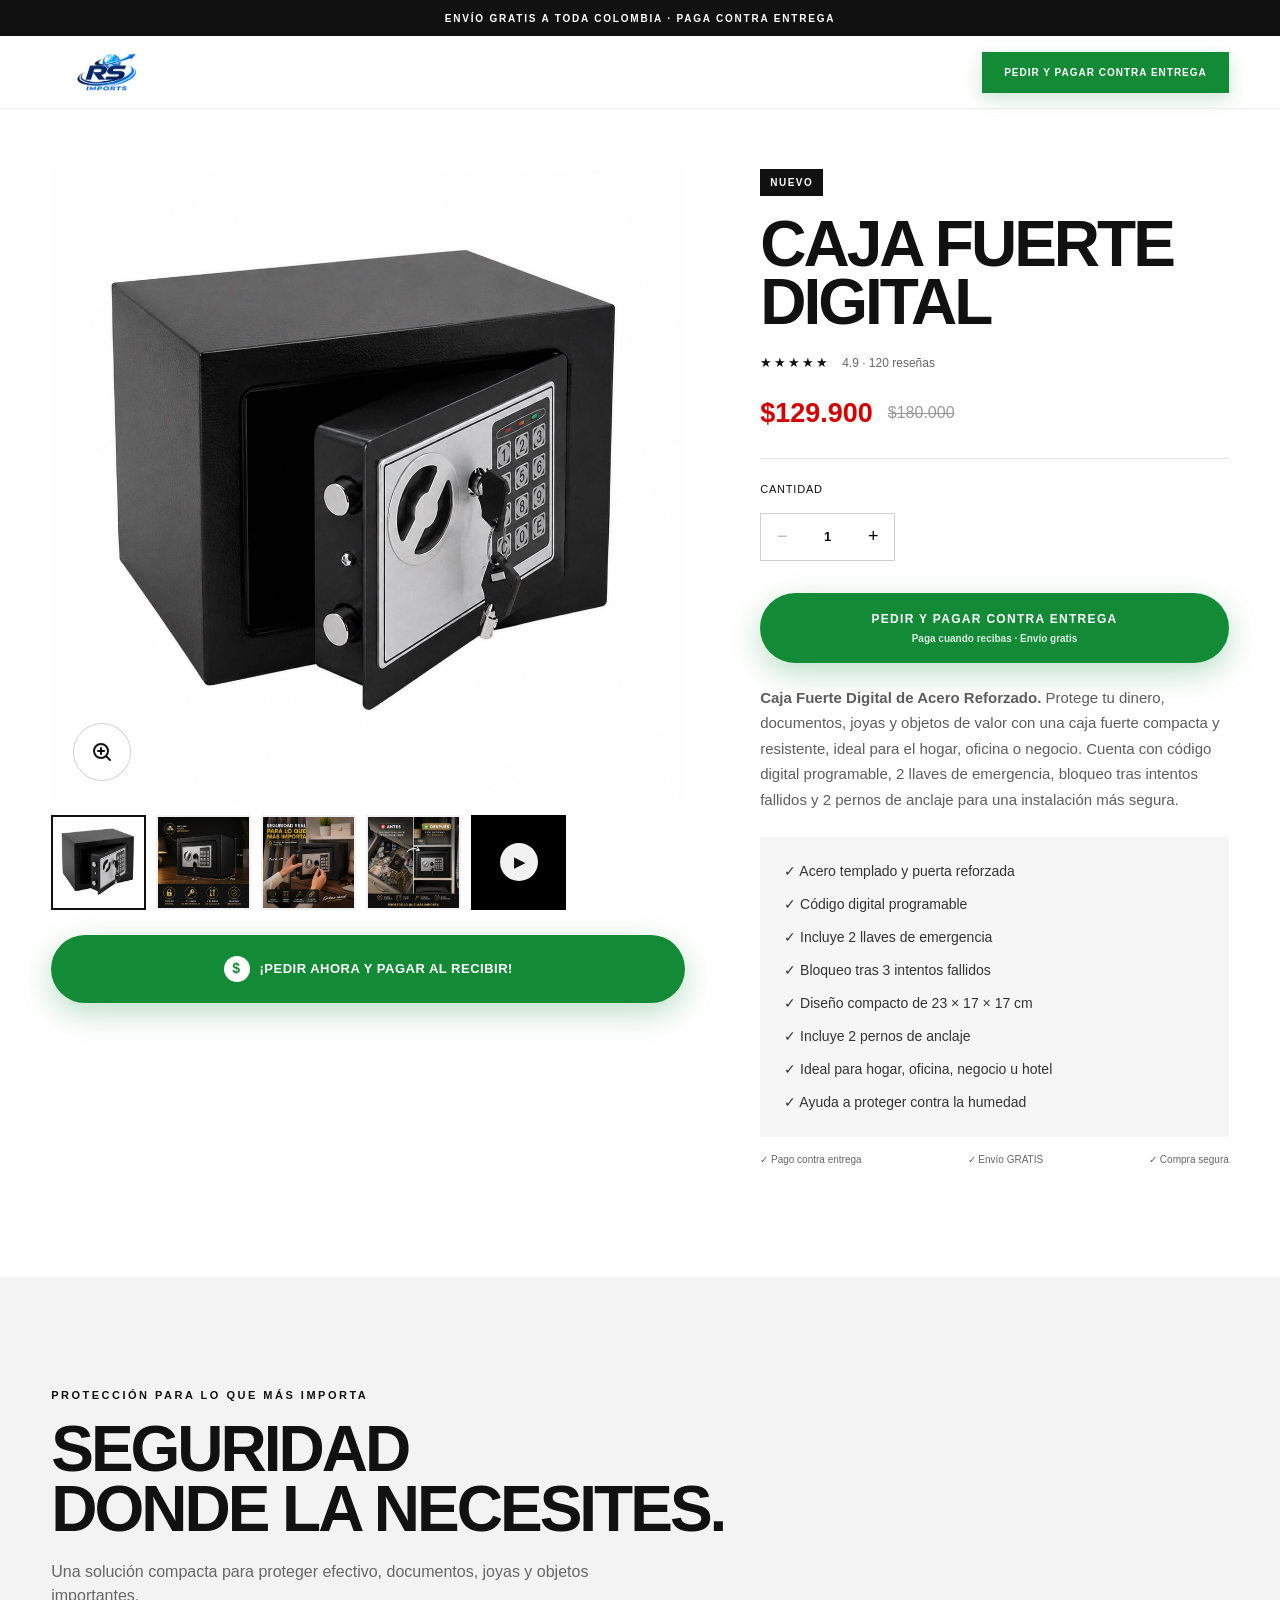
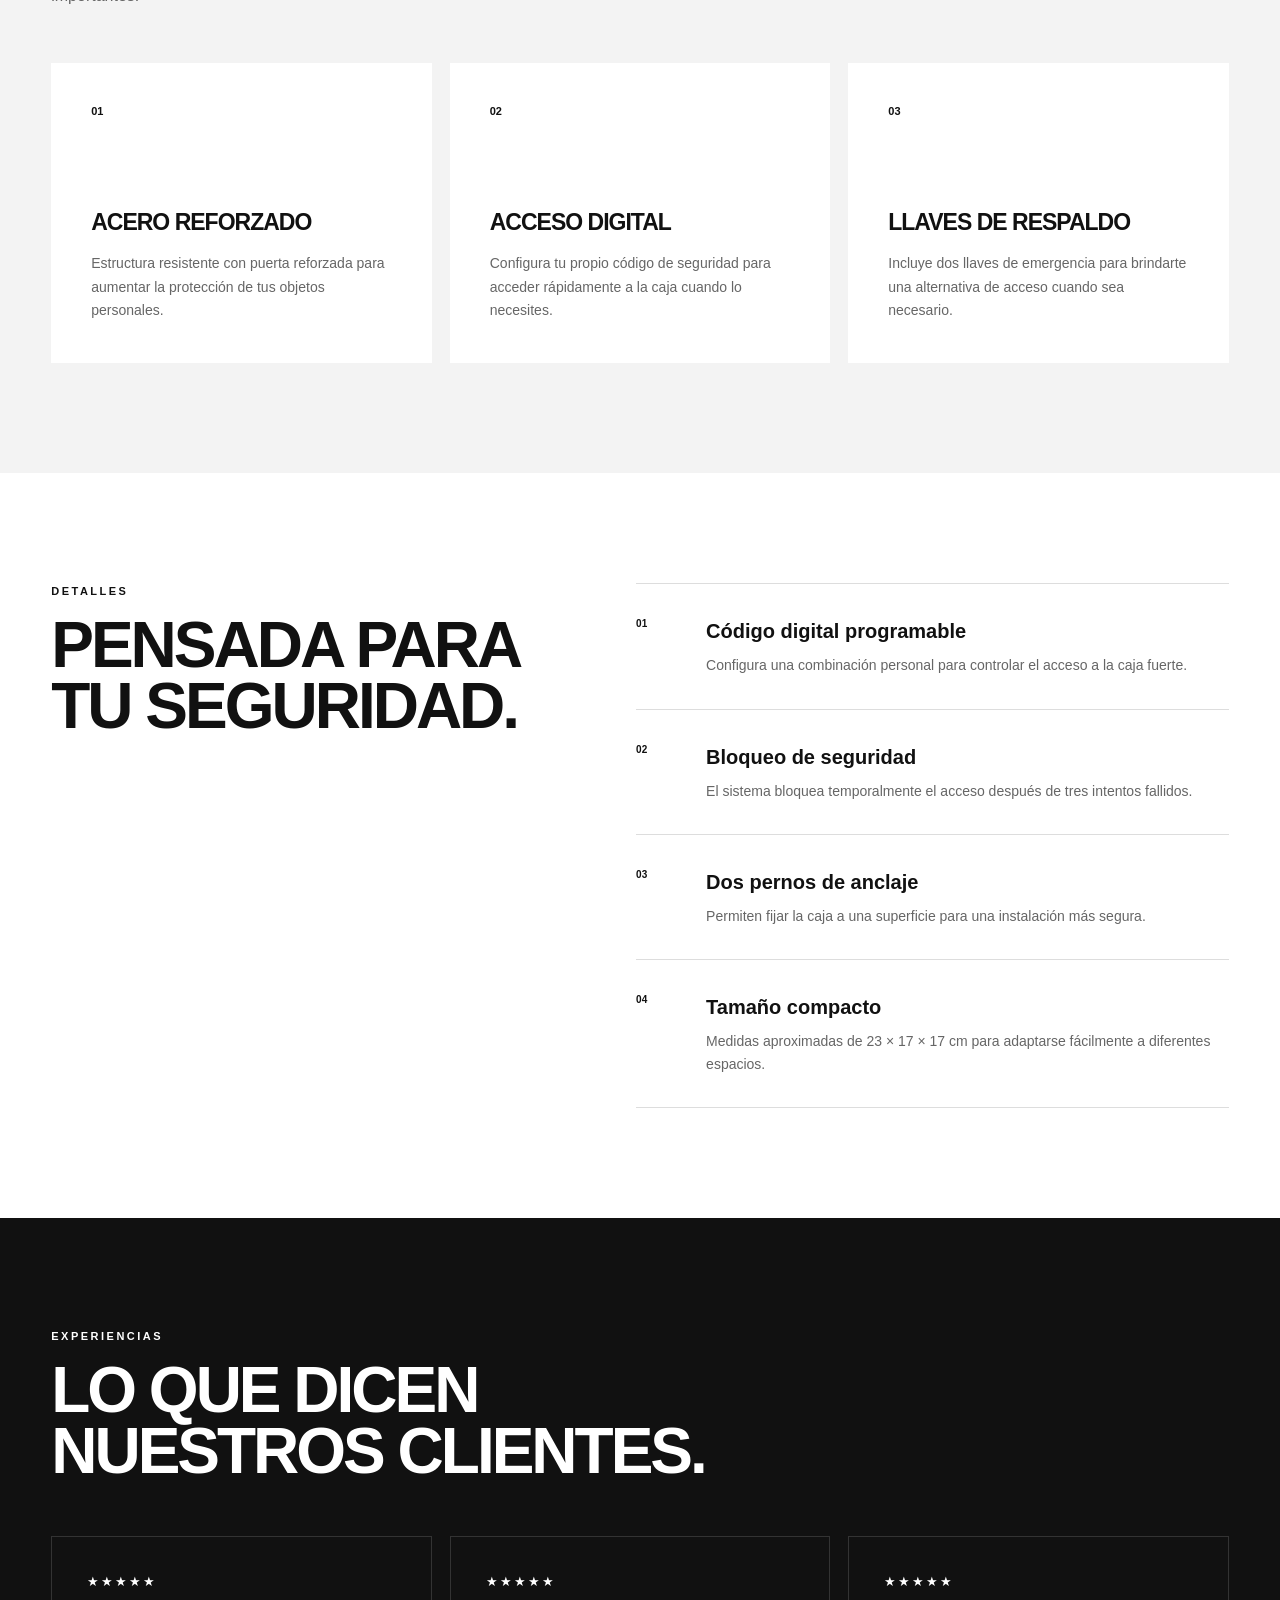
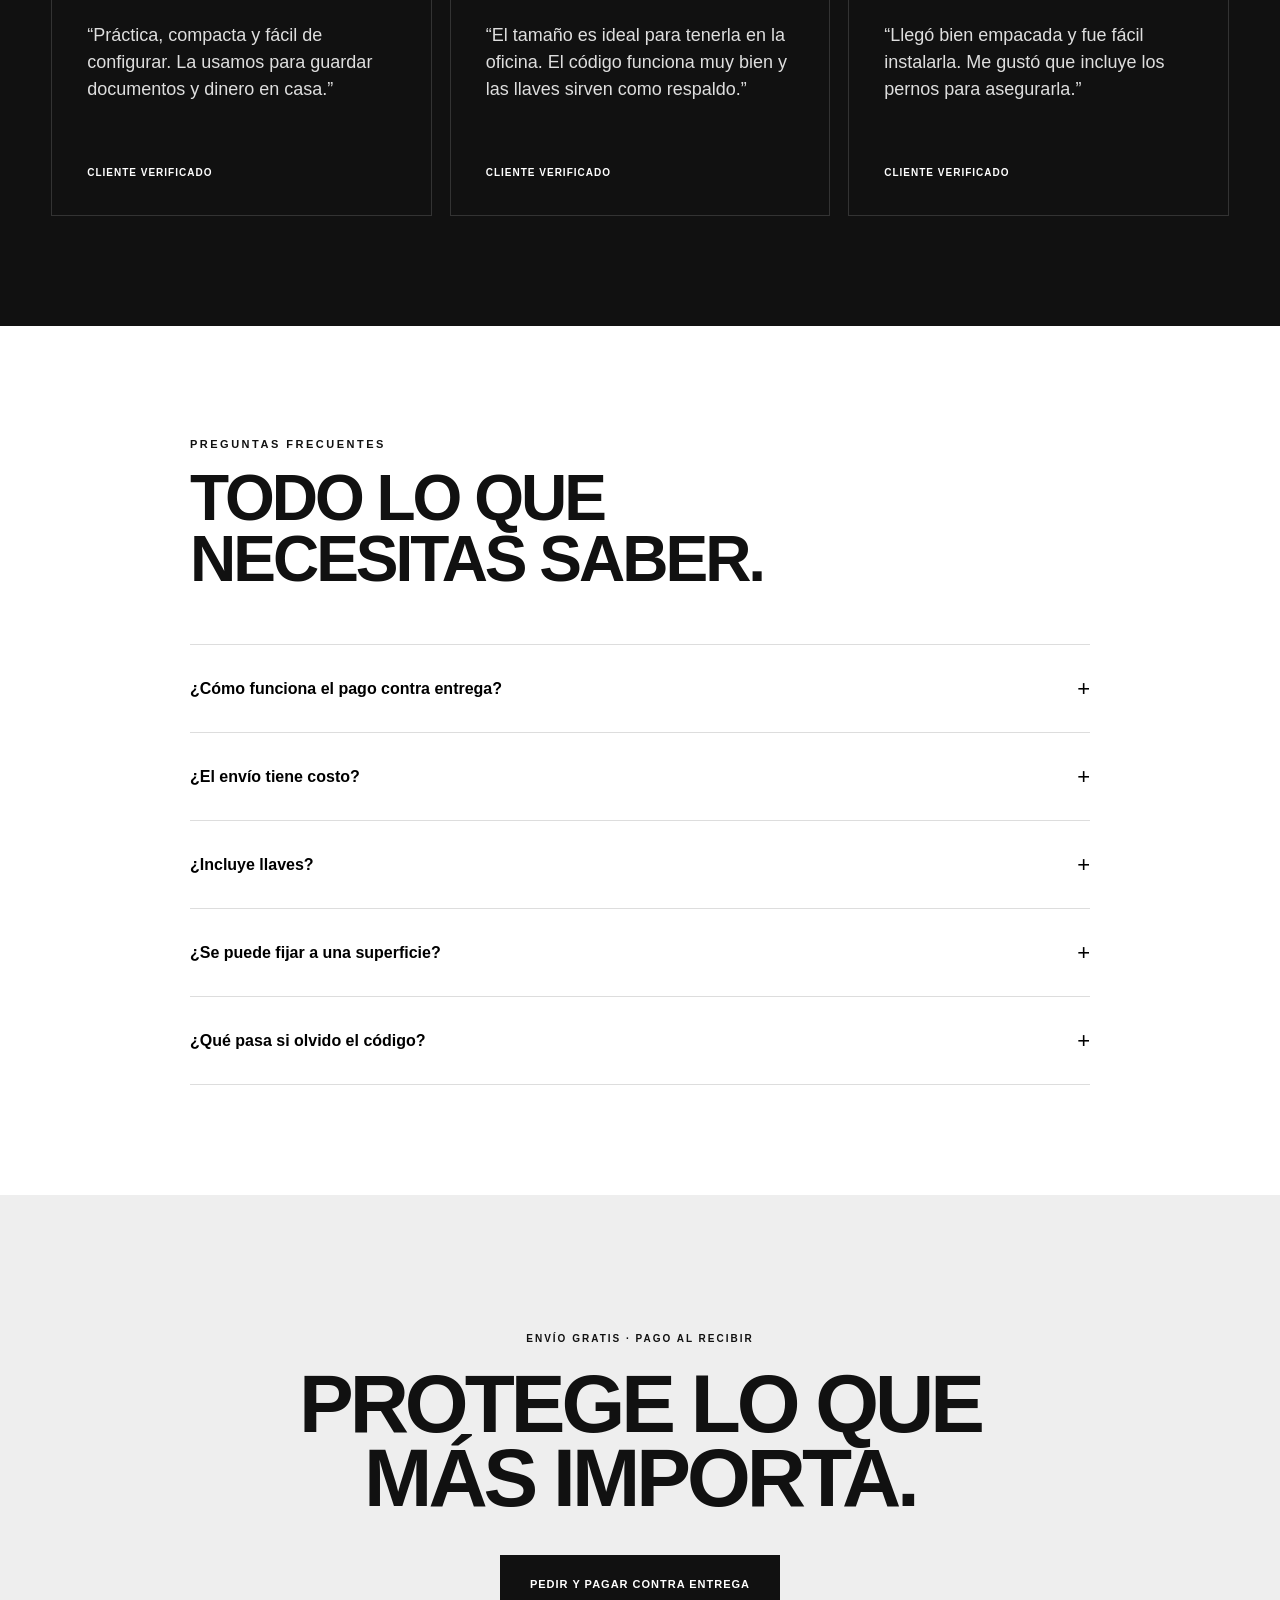
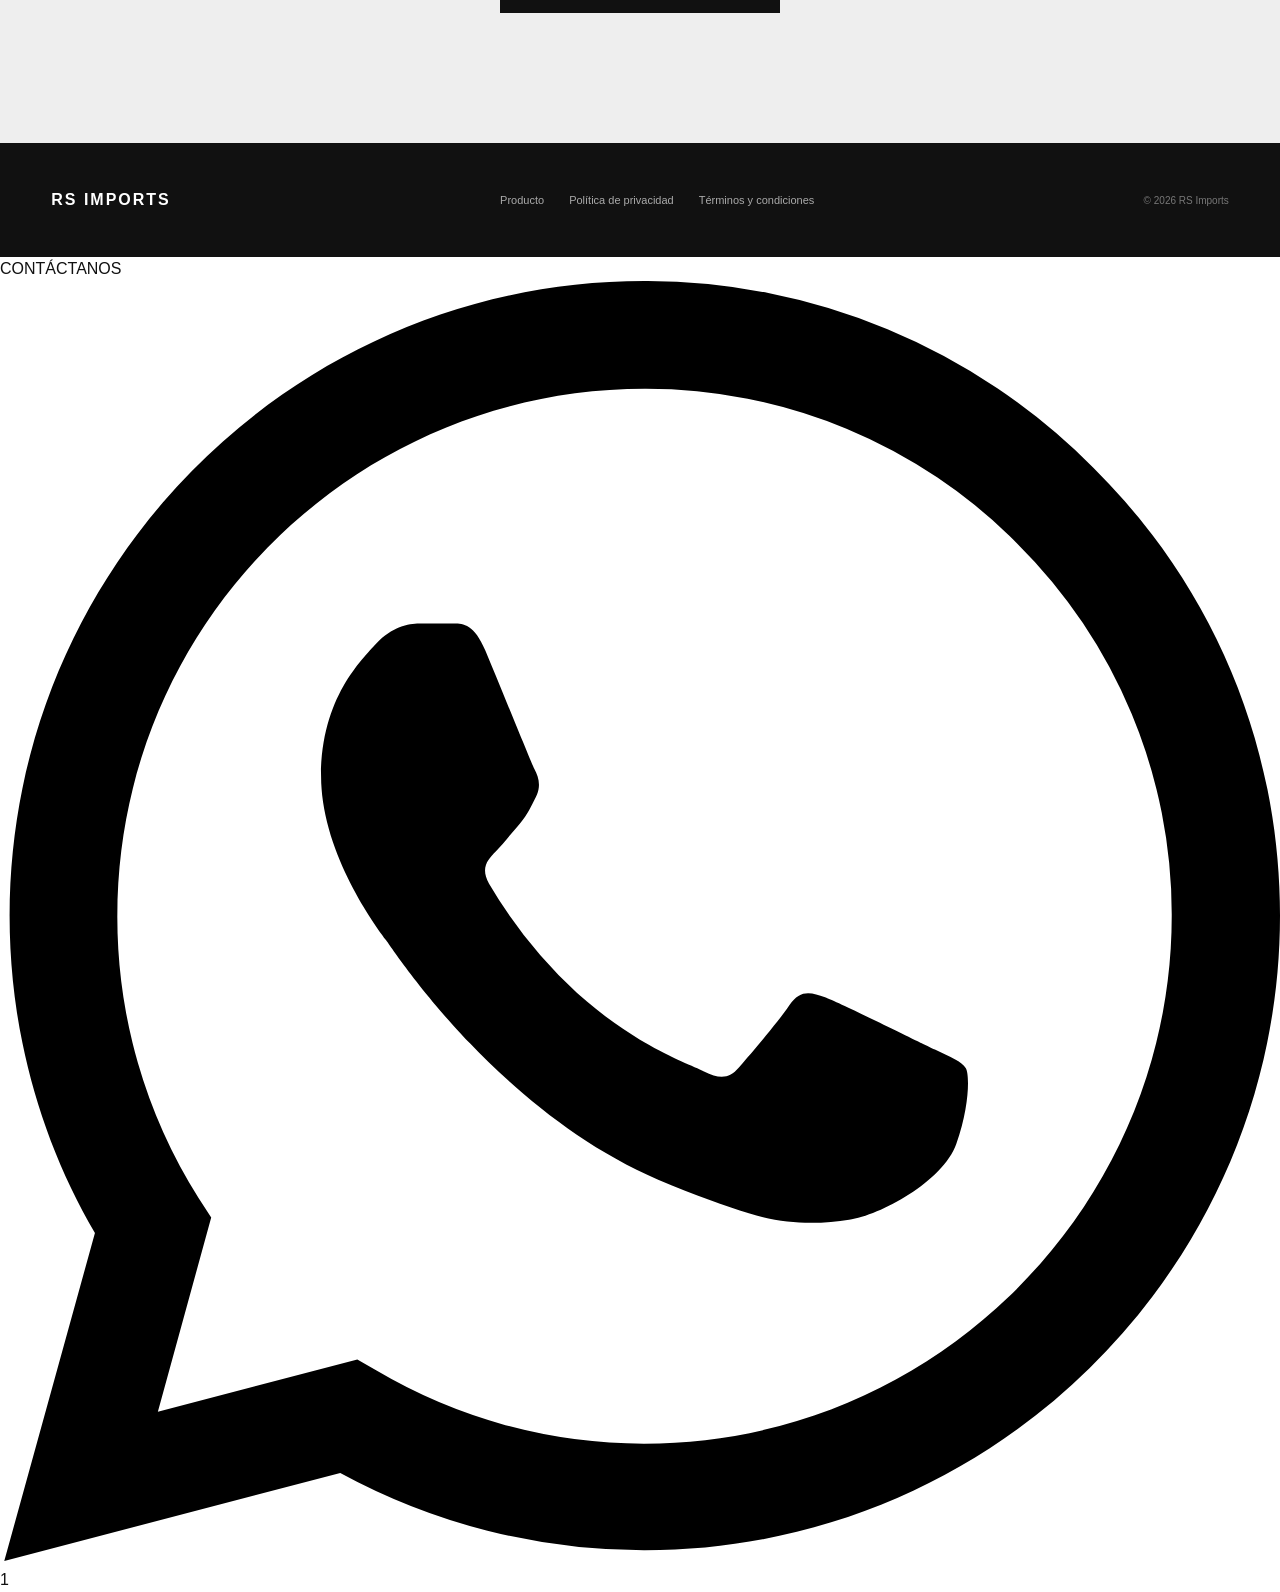
==== commit 26a3d1d0: "Update index.html" ====
--- a/index.html
+++ b/index.html
@@ -131,8 +131,6 @@
             </video>
 
 
-            <!-- ZOOM -->
-
             <button
               id="zoom-button"
               class="zoom-button"
@@ -180,14 +178,9 @@
 
 
 
-          <!-- =====================================
-               MINIATURAS
-          ====================================== -->
+          <!-- MINIATURAS -->
 
           <div class="product-thumbnails">
-
-
-            <!-- FOTO 1 -->
 
             <button
               class="thumbnail active"
@@ -205,9 +198,6 @@
             </button>
 
 
-
-            <!-- FOTO 2 -->
-
             <button
               class="thumbnail"
               type="button"
@@ -224,9 +214,6 @@
             </button>
 
 
-
-            <!-- FOTO 3 -->
-
             <button
               class="thumbnail"
               type="button"
@@ -243,9 +230,6 @@
             </button>
 
 
-
-            <!-- FOTO 4 -->
-
             <button
               class="thumbnail"
               type="button"
@@ -262,9 +246,6 @@
             </button>
 
 
-
-            <!-- VIDEO -->
-
             <button
               class="thumbnail video-thumbnail"
               type="button"
@@ -302,9 +283,7 @@
 
 
 
-          <!-- =====================================
-               CTA BAJO LAS MINIATURAS
-          ====================================== -->
+          <!-- CTA BAJO MINIATURAS -->
 
           <div class="gallery-cod-button-row">
 
@@ -331,12 +310,9 @@
 
 
 
-        <!-- =====================================
-             INFORMACIÓN PRODUCTO
-        ====================================== -->
+        <!-- INFORMACIÓN PRODUCTO -->
 
         <div class="product-info">
-
 
           <span class="product-tag">
             NUEVO
@@ -350,9 +326,6 @@
           </h1>
 
 
-
-          <!-- RATING -->
-
           <div class="rating">
 
             <span class="stars">
@@ -366,9 +339,6 @@
           </div>
 
 
-
-          <!-- PRECIO -->
-
           <div class="product-price">
 
             <span class="current-price">
@@ -381,9 +351,6 @@
 
           </div>
 
-
-
-          <!-- CANTIDAD -->
 
           <div class="product-option">
 
@@ -421,9 +388,6 @@
           </div>
 
 
-
-          <!-- CTA PRINCIPAL -->
-
           <button
             id="cod-buy-button"
             class="cod-buy-button"
@@ -441,9 +405,6 @@
           </button>
 
 
-
-          <!-- DESCRIPCIÓN -->
-
           <p class="product-description">
 
             <strong>
@@ -463,9 +424,6 @@
           </p>
 
 
-
-          <!-- BENEFICIOS -->
-
           <div class="quick-benefits">
 
             <span>
@@ -503,9 +461,6 @@
           </div>
 
 
-
-          <!-- INFO COMPRA -->
-
           <div class="payment-info">
 
             <span>
@@ -530,9 +485,7 @@
 
 
 
-    <!-- =========================================
-         BENEFICIOS
-    ========================================== -->
+    <!-- BENEFICIOS -->
 
     <section class="section benefits-section">
 
@@ -558,9 +511,7 @@
         </div>
 
 
-
         <div class="benefits-grid">
-
 
           <article class="benefit-card">
 
@@ -581,7 +532,6 @@
           </article>
 
 
-
           <article class="benefit-card">
 
             <span class="benefit-number">
@@ -601,7 +551,6 @@
           </article>
 
 
-
           <article class="benefit-card">
 
             <span class="benefit-number">
@@ -620,7 +569,6 @@
 
           </article>
 
-
         </div>
 
       </div>
@@ -629,9 +577,7 @@
 
 
 
-    <!-- =========================================
-         CARACTERÍSTICAS
-    ========================================== -->
+    <!-- CARACTERÍSTICAS -->
 
     <section class="section">
 
@@ -652,7 +598,6 @@
         </div>
 
 
-
         <div class="features-list">
 
 
@@ -676,7 +621,6 @@
           </article>
 
 
-
           <article class="feature">
 
             <span>02</span>
@@ -697,7 +641,6 @@
           </article>
 
 
-
           <article class="feature">
 
             <span>03</span>
@@ -716,7 +659,6 @@
             </div>
 
           </article>
-
 
 
           <article class="feature">
@@ -739,7 +681,6 @@
 
           </article>
 
-
         </div>
 
       </div>
@@ -748,9 +689,7 @@
 
 
 
-    <!-- =========================================
-         RESEÑAS
-    ========================================== -->
+    <!-- RESEÑAS -->
 
     <section class="section reviews-section">
 
@@ -771,7 +710,6 @@
         </div>
 
 
-
         <div class="reviews-grid">
 
 
@@ -794,7 +732,6 @@
           </article>
 
 
-
           <article class="review-card">
 
             <div class="stars">
@@ -814,7 +751,6 @@
           </article>
 
 
-
           <article class="review-card">
 
             <div class="stars">
@@ -833,7 +769,6 @@
 
           </article>
 
-
         </div>
 
       </div>
@@ -842,9 +777,7 @@
 
 
 
-    <!-- =========================================
-         FAQ
-    ========================================== -->
+    <!-- FAQ -->
 
     <section class="section">
 
@@ -865,7 +798,6 @@
         </div>
 
 
-
         <div class="faq-list">
 
 
@@ -900,7 +832,6 @@
           </div>
 
 
-
           <div class="faq-item">
 
             <button
@@ -929,7 +860,6 @@
             </div>
 
           </div>
-
 
 
           <div class="faq-item">
@@ -963,7 +893,6 @@
           </div>
 
 
-
           <div class="faq-item">
 
             <button
@@ -994,7 +923,6 @@
           </div>
 
 
-
           <div class="faq-item">
 
             <button
@@ -1024,7 +952,6 @@
 
           </div>
 
-
         </div>
 
       </div>
@@ -1033,9 +960,7 @@
 
 
 
-    <!-- =========================================
-         CTA FINAL
-    ========================================== -->
+    <!-- CTA FINAL -->
 
     <section class="final-cta">
 
@@ -1070,9 +995,7 @@
 
 
 
-  <!-- =========================================
-       FOOTER
-  ========================================== -->
+  <!-- FOOTER -->
 
   <footer class="footer">
 
@@ -1110,9 +1033,7 @@
 
 
 
-  <!-- =========================================
-       MOBILE CTA
-  ========================================== -->
+  <!-- MOBILE CTA -->
 
   <div class="mobile-buy-bar">
 
@@ -1142,9 +1063,7 @@
 
 
 
-  <!-- =========================================
-       ZOOM
-  ========================================== -->
+  <!-- ZOOM -->
 
   <div
     id="zoom-modal"
@@ -1182,9 +1101,7 @@
 
 
 
-  <!-- =========================================
-       OVERLAY CHECKOUT
-  ========================================== -->
+  <!-- OVERLAY CHECKOUT -->
 
   <div
     id="checkout-overlay"
@@ -1193,9 +1110,7 @@
 
 
 
-  <!-- =========================================
-       CHECKOUT CONTRA ENTREGA
-  ========================================== -->
+  <!-- CHECKOUT -->
 
   <section
     id="checkout-panel"
@@ -1205,8 +1120,6 @@
 
     <div class="checkout-container">
 
-
-      <!-- HEADER -->
 
       <div class="checkout-header">
 
@@ -1239,14 +1152,10 @@
       <div class="checkout-grid">
 
 
-        <!-- FORMULARIO -->
-
         <div class="checkout-form-wrapper">
 
           <form id="checkout-form">
 
-
-            <!-- CONTACTO -->
 
             <div class="checkout-section">
 
@@ -1274,7 +1183,6 @@
                   >
 
                 </div>
-
 
 
                 <div class="checkout-field">
@@ -1299,7 +1207,6 @@
                 </div>
 
 
-
                 <div class="checkout-field">
 
                   <label for="customer-email">
@@ -1316,14 +1223,11 @@
 
                 </div>
 
-
               </div>
 
             </div>
 
 
-
-            <!-- DIRECCIÓN -->
 
             <div class="checkout-section">
 
@@ -1352,7 +1256,6 @@
                 </div>
 
 
-
                 <div class="checkout-field">
 
                   <label for="customer-city">
@@ -1368,7 +1271,6 @@
                   >
 
                 </div>
-
 
 
                 <div class="checkout-field full">
@@ -1389,7 +1291,6 @@
                 </div>
 
 
-
                 <div class="checkout-field">
 
                   <label for="customer-neighborhood">
@@ -1406,7 +1307,6 @@
                 </div>
 
 
-
                 <div class="checkout-field">
 
                   <label for="customer-reference">
@@ -1423,7 +1323,6 @@
                 </div>
 
 
-
                 <div class="checkout-field full">
 
                   <label for="customer-notes">
@@ -1438,14 +1337,11 @@
 
                 </div>
 
-
               </div>
 
             </div>
 
 
-
-            <!-- PAGO -->
 
             <div class="checkout-section">
 
@@ -1482,8 +1378,6 @@
             </div>
 
 
-
-            <!-- CONFIRMACIÓN -->
 
             <label class="order-confirmation">
 
@@ -1493,7 +1387,6 @@
                 required
               >
 
-
               <span>
                 Confirmo que los datos ingresados son
                 correctos y que recibiré el pedido
@@ -1503,8 +1396,6 @@
             </label>
 
 
-
-            <!-- CONFIRMAR -->
 
             <button
               id="confirm-order-button"
@@ -1526,14 +1417,11 @@
 
 
 
-        <!-- RESUMEN -->
-
         <aside class="checkout-summary">
 
           <span class="checkout-summary-label">
             RESUMEN DEL PEDIDO
           </span>
-
 
 
           <div class="checkout-product">
@@ -1555,7 +1443,6 @@
             </div>
 
 
-
             <div class="checkout-product-info">
 
               <strong>
@@ -1575,7 +1462,6 @@
           </div>
 
 
-
           <div class="checkout-totals">
 
             <div>
@@ -1606,7 +1492,6 @@
           </div>
 
 
-
           <div class="checkout-total">
 
             <span>
@@ -1620,7 +1505,6 @@
           </div>
 
 
-
           <div class="checkout-cod-message">
 
             <strong>
@@ -1635,7 +1519,6 @@
 
         </aside>
 
-
       </div>
 
     </div>
@@ -1644,9 +1527,7 @@
 
 
 
-  <!-- =========================================
-       PEDIDO EXITOSO
-  ========================================== -->
+  <!-- PEDIDO EXITOSO -->
 
   <div
     id="order-success"
@@ -1659,22 +1540,18 @@
         ✓
       </div>
 
-
       <span>
         PEDIDO RECIBIDO
       </span>
 
-
       <h2>
         ¡Tu pedido ha sido confirmado!
       </h2>
-
 
       <p>
         Hemos recibido correctamente tus datos.
         Tu pedido será procesado para entrega.
       </p>
-
 
 
       <div class="success-summary">
@@ -1749,7 +1626,6 @@
       </div>
 
 
-
       <button
         id="success-close"
         type="button"
@@ -1764,9 +1640,48 @@
 
 
   <!-- =========================================
-       JAVASCRIPT
+       WHATSAPP FLOTANTE
   ========================================== -->
 
+  <a
+    class="floating-whatsapp"
+    href="https://wa.me/573504498800?text=Hola%2C%20vengo%20desde%20la%20p%C3%A1gina%20de%20RS%20Imports%20y%20quiero%20m%C3%A1s%20informaci%C3%B3n%20sobre%20la%20Caja%20Fuerte%20Digital."
+    target="_blank"
+    rel="noopener noreferrer"
+    aria-label="Contactar a RS Imports por WhatsApp"
+  >
+
+    <span class="whatsapp-text">
+      CONTÁCTANOS
+    </span>
+
+
+    <span class="whatsapp-circle">
+
+      <svg
+        viewBox="0 0 24 24"
+        aria-hidden="true"
+      >
+
+        <path
+          d="M20.5 3.5A11.8 11.8 0 0 0 12.08 0C5.52 0 .18 5.34.18 11.9c0 2.1.55 4.15 1.6 5.95L.08 24l6.3-1.65a11.9 11.9 0 0 0 5.7 1.45h.01C18.65 23.8 24 18.46 24 11.9c0-3.18-1.24-6.16-3.5-8.4ZM12.08 21.8a9.85 9.85 0 0 1-5.02-1.37l-.36-.21-3.74.98 1-3.64-.24-.37a9.86 9.86 0 0 1-1.52-5.29c0-5.45 4.43-9.88 9.89-9.88a9.8 9.8 0 0 1 6.98 2.9 9.8 9.8 0 0 1 2.9 6.98c0 5.45-4.44 9.9-9.89 9.9Zm5.42-7.4c-.3-.15-1.76-.87-2.03-.97-.27-.1-.47-.15-.67.15-.2.3-.77.97-.95 1.17-.17.2-.35.22-.65.07-.3-.15-1.25-.46-2.38-1.47a8.93 8.93 0 0 1-1.65-2.05c-.17-.3-.02-.46.13-.61.13-.13.3-.35.45-.52.15-.18.2-.3.3-.5.1-.2.05-.37-.03-.52-.07-.15-.67-1.62-.92-2.22-.24-.58-.49-.5-.67-.51h-.57c-.2 0-.52.07-.8.37-.27.3-1.04 1.02-1.04 2.49s1.07 2.88 1.22 3.08c.15.2 2.1 3.2 5.1 4.49.71.3 1.27.49 1.7.63.72.23 1.37.2 1.88.12.58-.08 1.76-.72 2.01-1.42.25-.7.25-1.3.18-1.42-.08-.13-.28-.2-.58-.35Z"
+        ></path>
+
+      </svg>
+
+    </span>
+
+
+    <span class="whatsapp-notification">
+      1
+    </span>
+
+  </a>
+
+
+
+  <!-- JAVASCRIPT -->
+
   <script src="./js/app.js"></script>
 
 
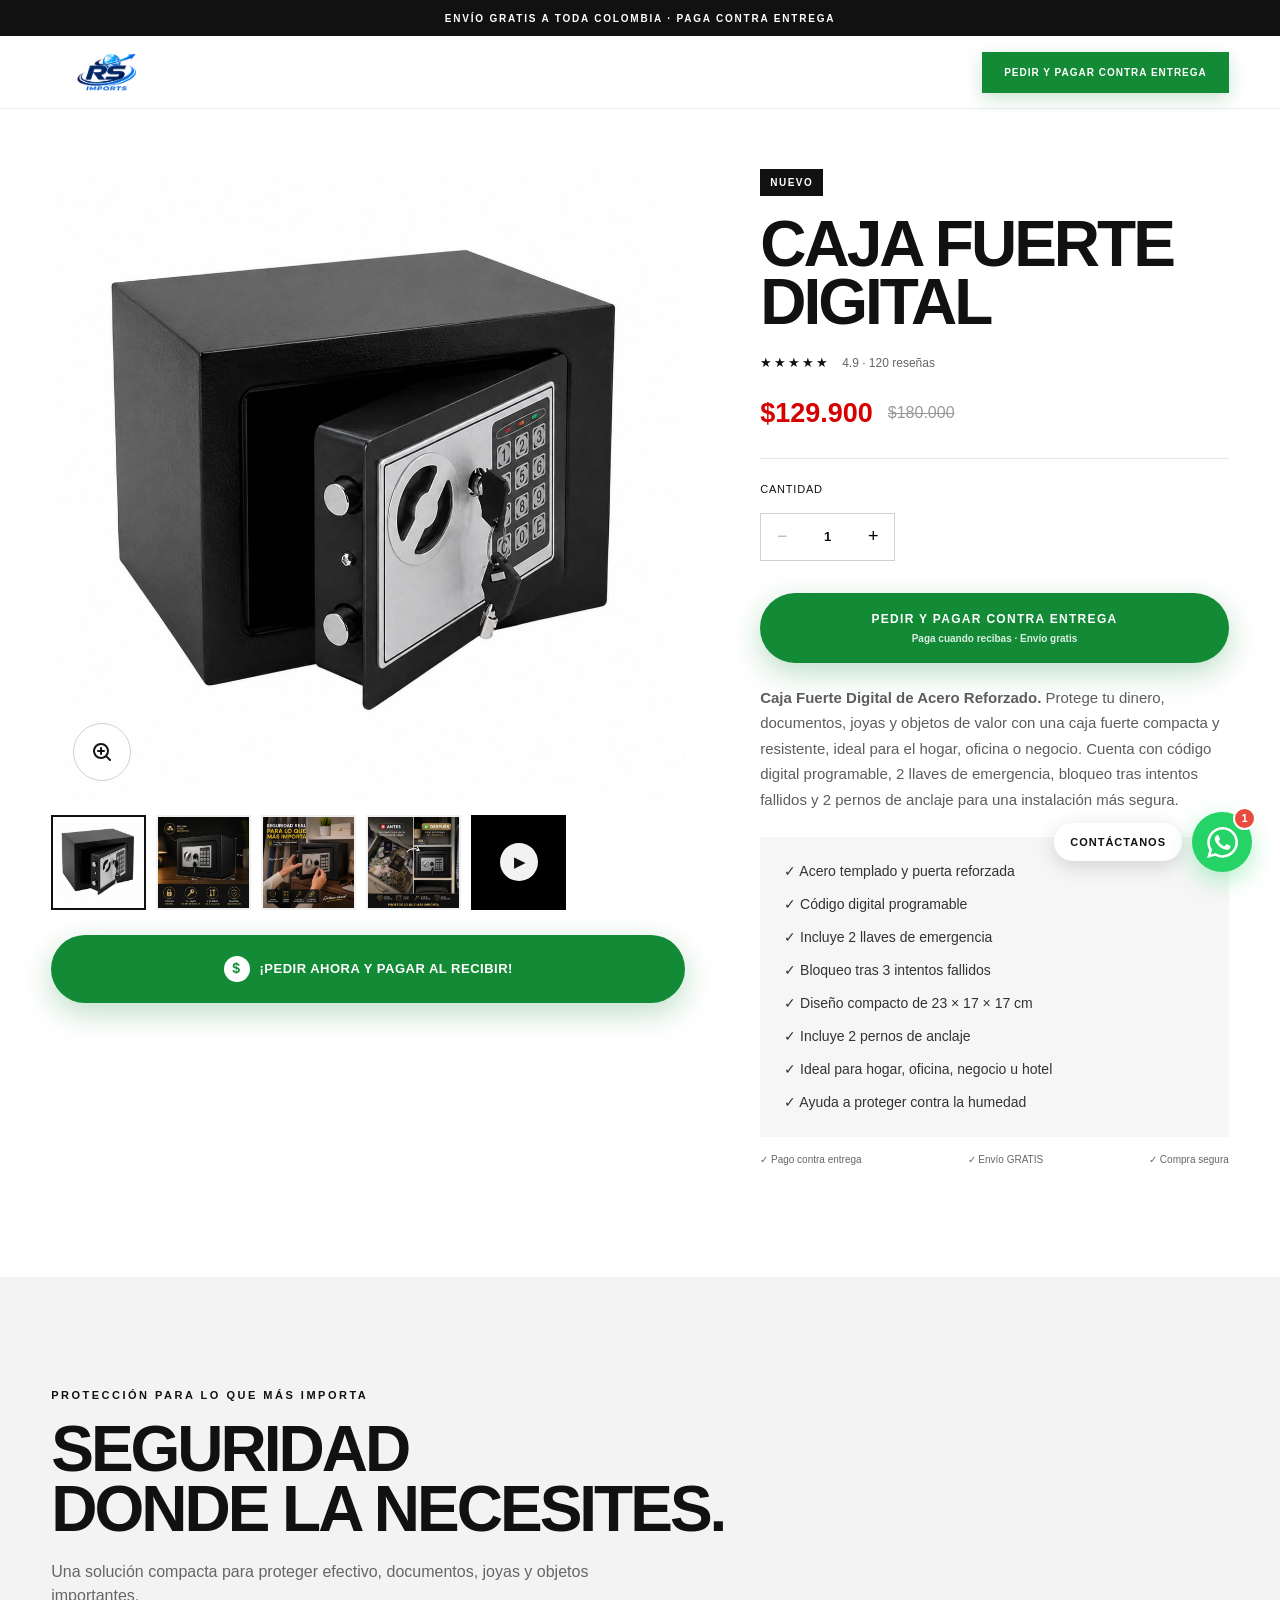
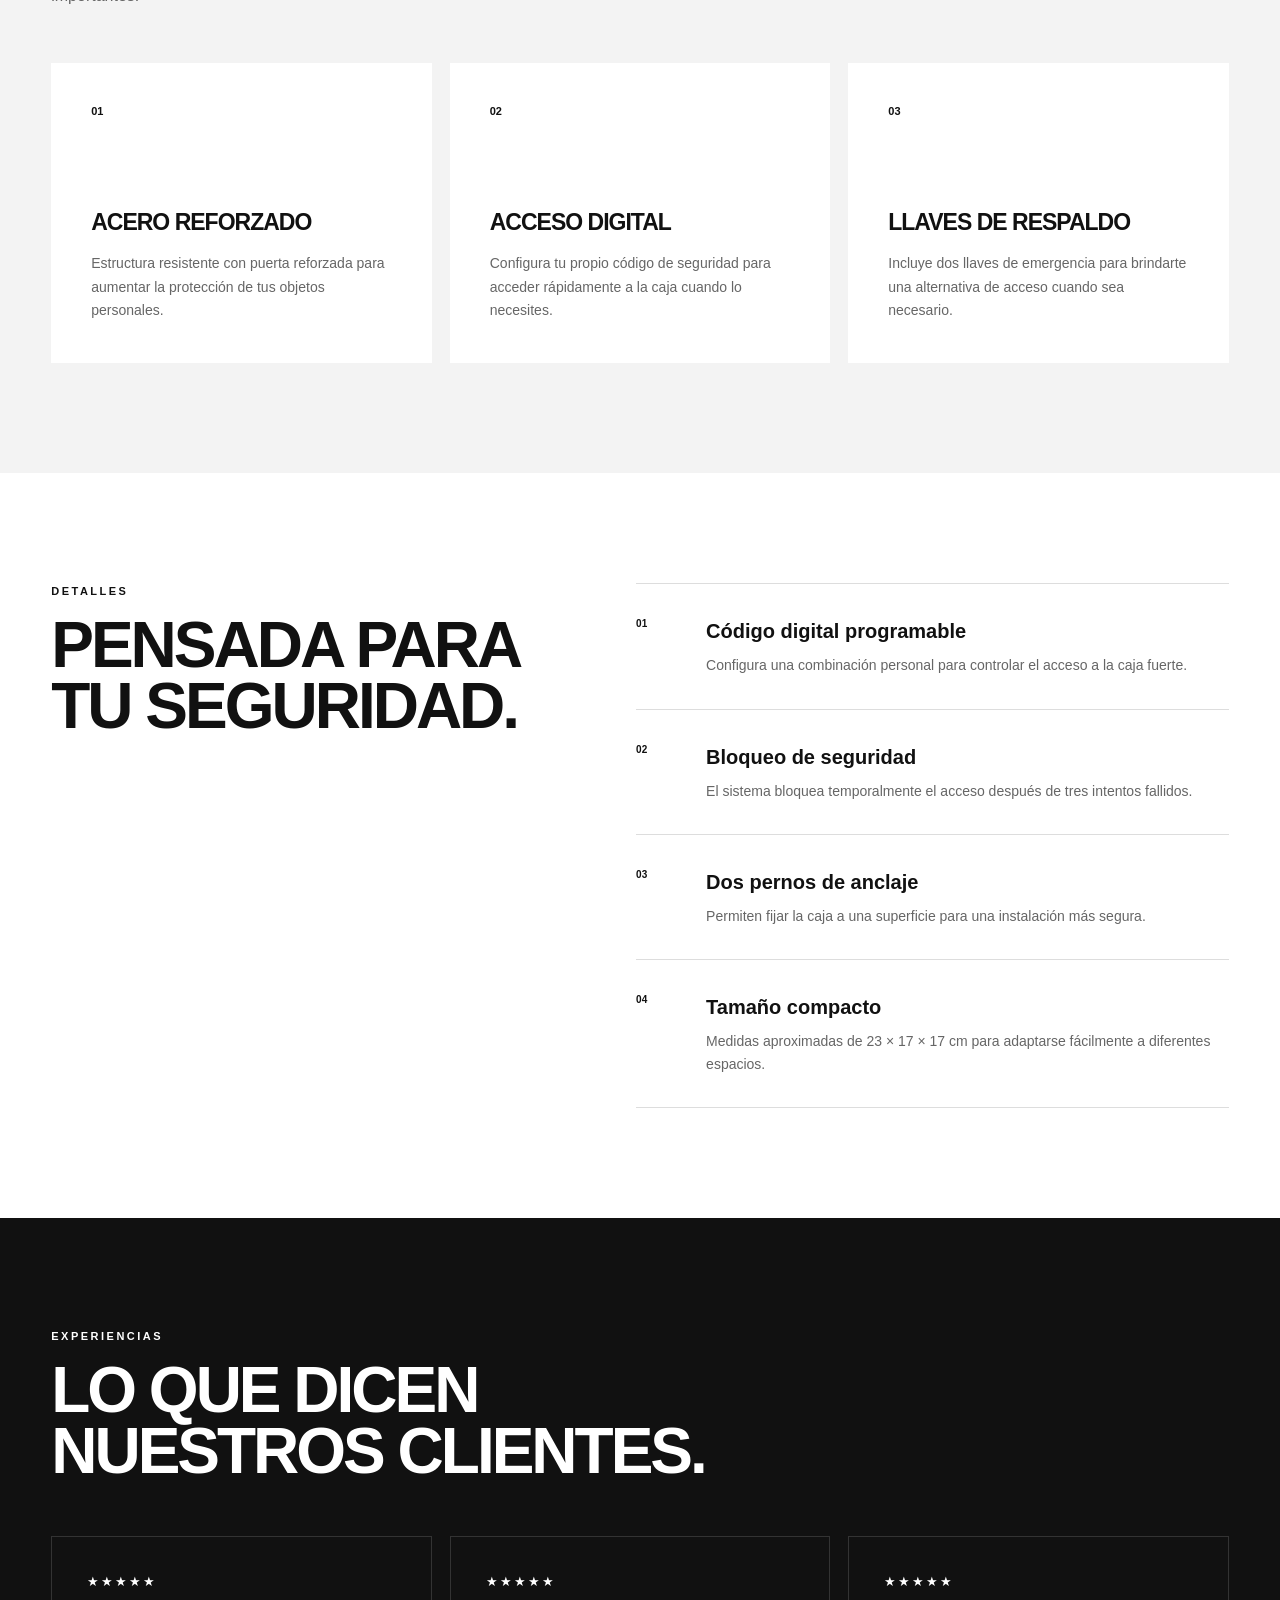
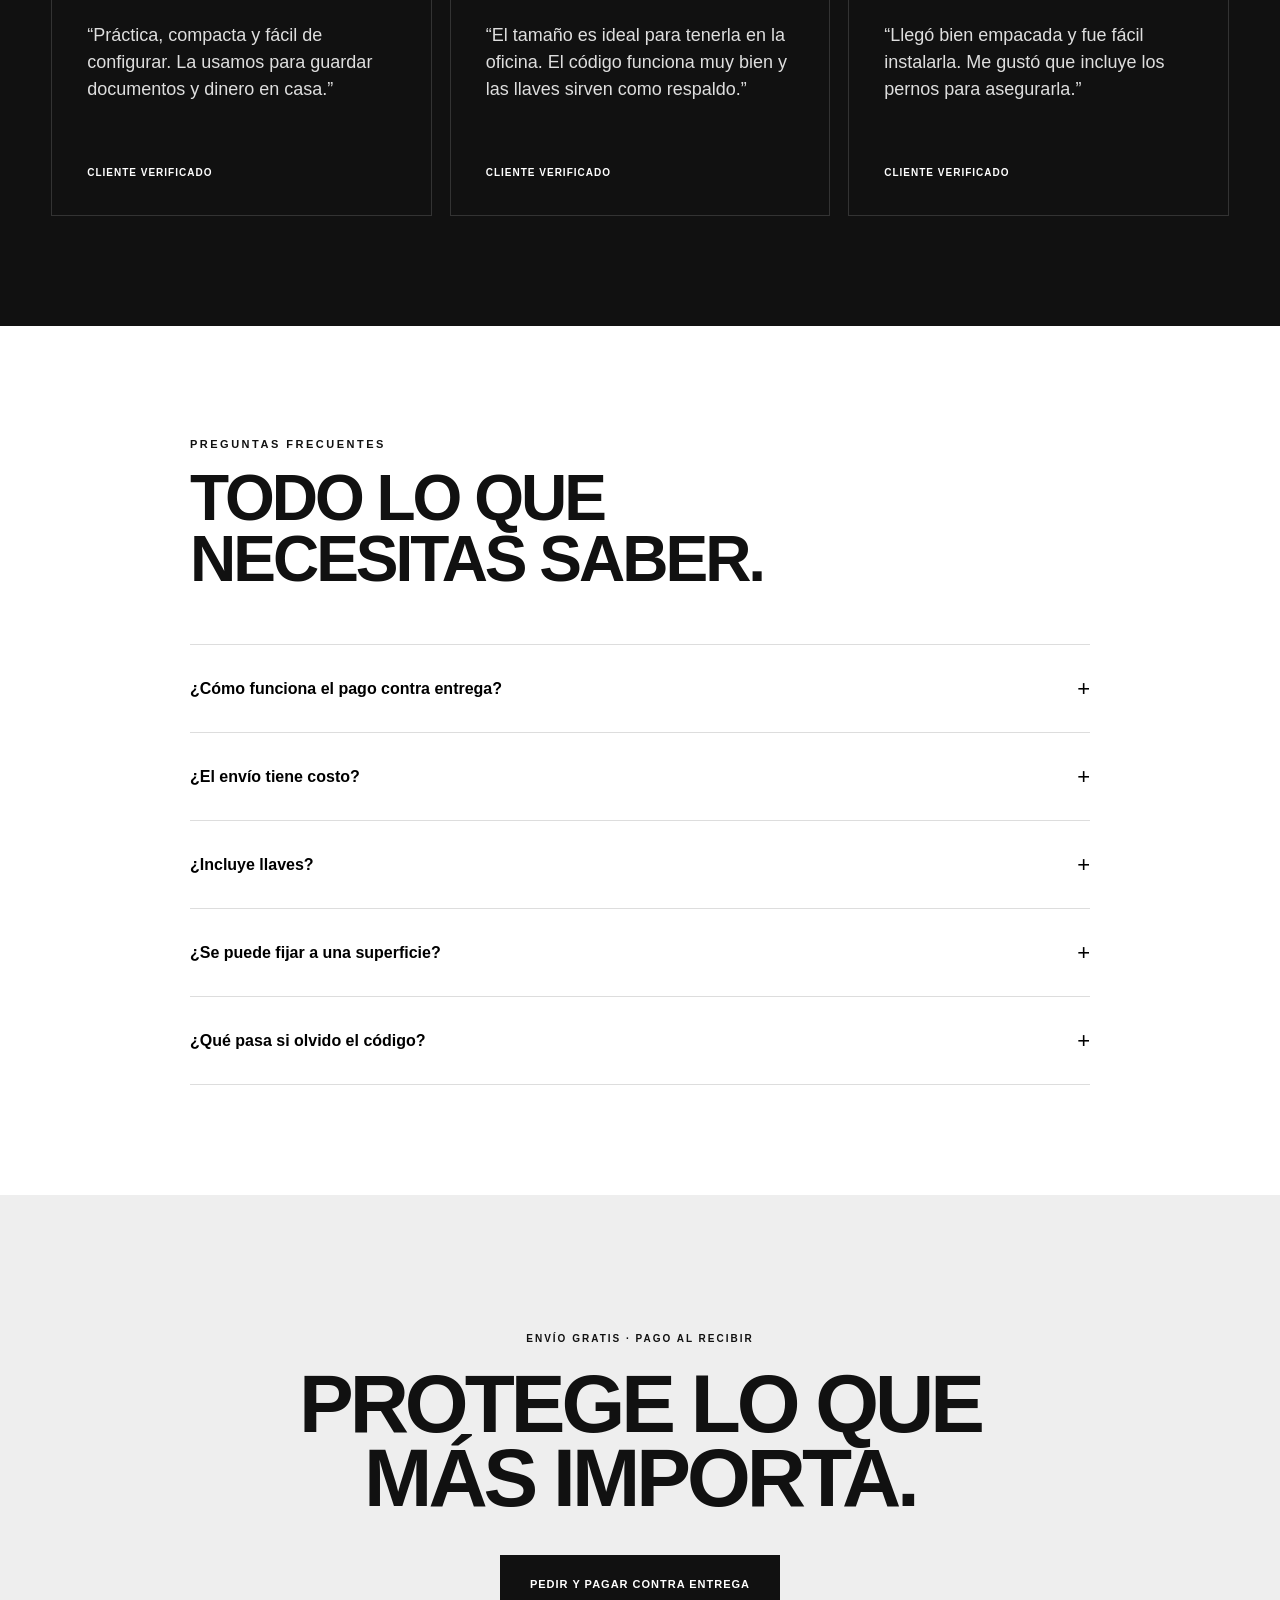
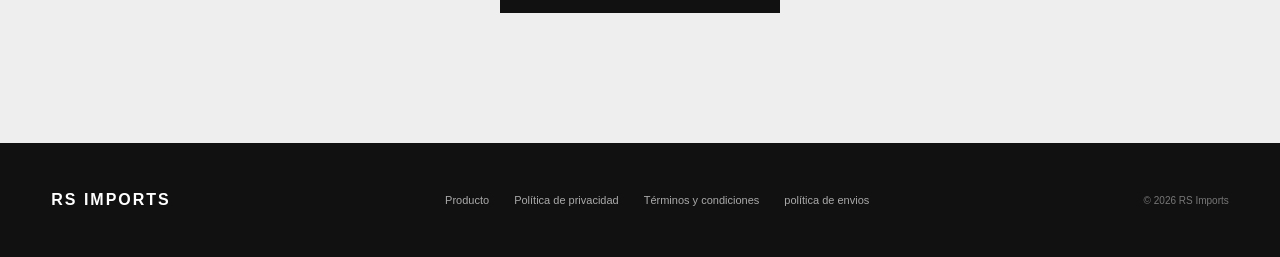
==== commit 5f4065bd: "Update index.html" ====
--- a/index.html
+++ b/index.html
@@ -1012,12 +1012,15 @@
           Producto
         </a>
 
-        <a href="#">
+        <a href="./politica-privacidad.html">
           Política de privacidad
         </a>
 
-        <a href="#">
+        <a href="./terminos-condiciones.html">
           Términos y condiciones
+        </a>
+        <a href="./politica-envios.html">
+          política de envios 
         </a>
 
       </div>
--- a/css/styles.css
+++ b/css/styles.css
@@ -2896,3 +2896,147 @@
   }
 
 }
+/* =========================================================
+   WHATSAPP FLOTANTE
+========================================================= */
+
+.floating-whatsapp {
+  position: fixed;
+
+  right: 28px;
+  bottom: 28px;
+
+  z-index: 999;
+
+  display: flex;
+  align-items: center;
+  gap: 10px;
+
+  text-decoration: none;
+
+  transition:
+    transform 0.25s ease;
+}
+
+
+.floating-whatsapp:hover {
+  transform: translateY(-4px);
+}
+
+
+/* TEXTO */
+
+.whatsapp-text {
+  background: #ffffff;
+  color: #111111;
+
+  padding: 11px 16px;
+
+  border-radius: 999px;
+
+  font-size: 11px;
+  font-weight: 900;
+  letter-spacing: 1px;
+
+  box-shadow:
+    0 5px 20px
+    rgba(0, 0, 0, 0.15);
+}
+
+
+/* CÍRCULO VERDE */
+
+.whatsapp-circle {
+  width: 60px;
+  height: 60px;
+
+  border-radius: 50%;
+
+  background: #25d366;
+  color: #ffffff;
+
+  display: flex;
+  align-items: center;
+  justify-content: center;
+
+  box-shadow:
+    0 8px 25px
+    rgba(37, 211, 102, 0.35);
+}
+
+
+/* LOGO */
+
+.whatsapp-circle svg {
+  width: 31px;
+  height: 31px;
+
+  fill: currentColor;
+}
+
+
+/* BURBUJA ROJA */
+
+.whatsapp-notification {
+  position: absolute;
+
+  top: -5px;
+  right: -4px;
+
+  width: 23px;
+  height: 23px;
+
+  border-radius: 50%;
+
+  background: #e74c3c;
+  color: #ffffff;
+
+  border: 2px solid #ffffff;
+
+  display: flex;
+  align-items: center;
+  justify-content: center;
+
+  font-size: 11px;
+  font-weight: 900;
+}
+
+
+/* =========================================================
+   MÓVIL
+========================================================= */
+
+@media (max-width: 600px) {
+
+  .floating-whatsapp {
+    right: 16px;
+
+    /* importante porque ya tenemos
+       botón fijo de compra abajo */
+    bottom: 92px;
+
+    gap: 7px;
+  }
+
+
+  .whatsapp-circle {
+    width: 54px;
+    height: 54px;
+  }
+
+
+  .whatsapp-circle svg {
+    width: 28px;
+    height: 28px;
+  }
+
+
+  .whatsapp-text {
+    padding: 9px 12px;
+
+    font-size: 9px;
+
+    letter-spacing: 0.7px;
+  }
+
+}
